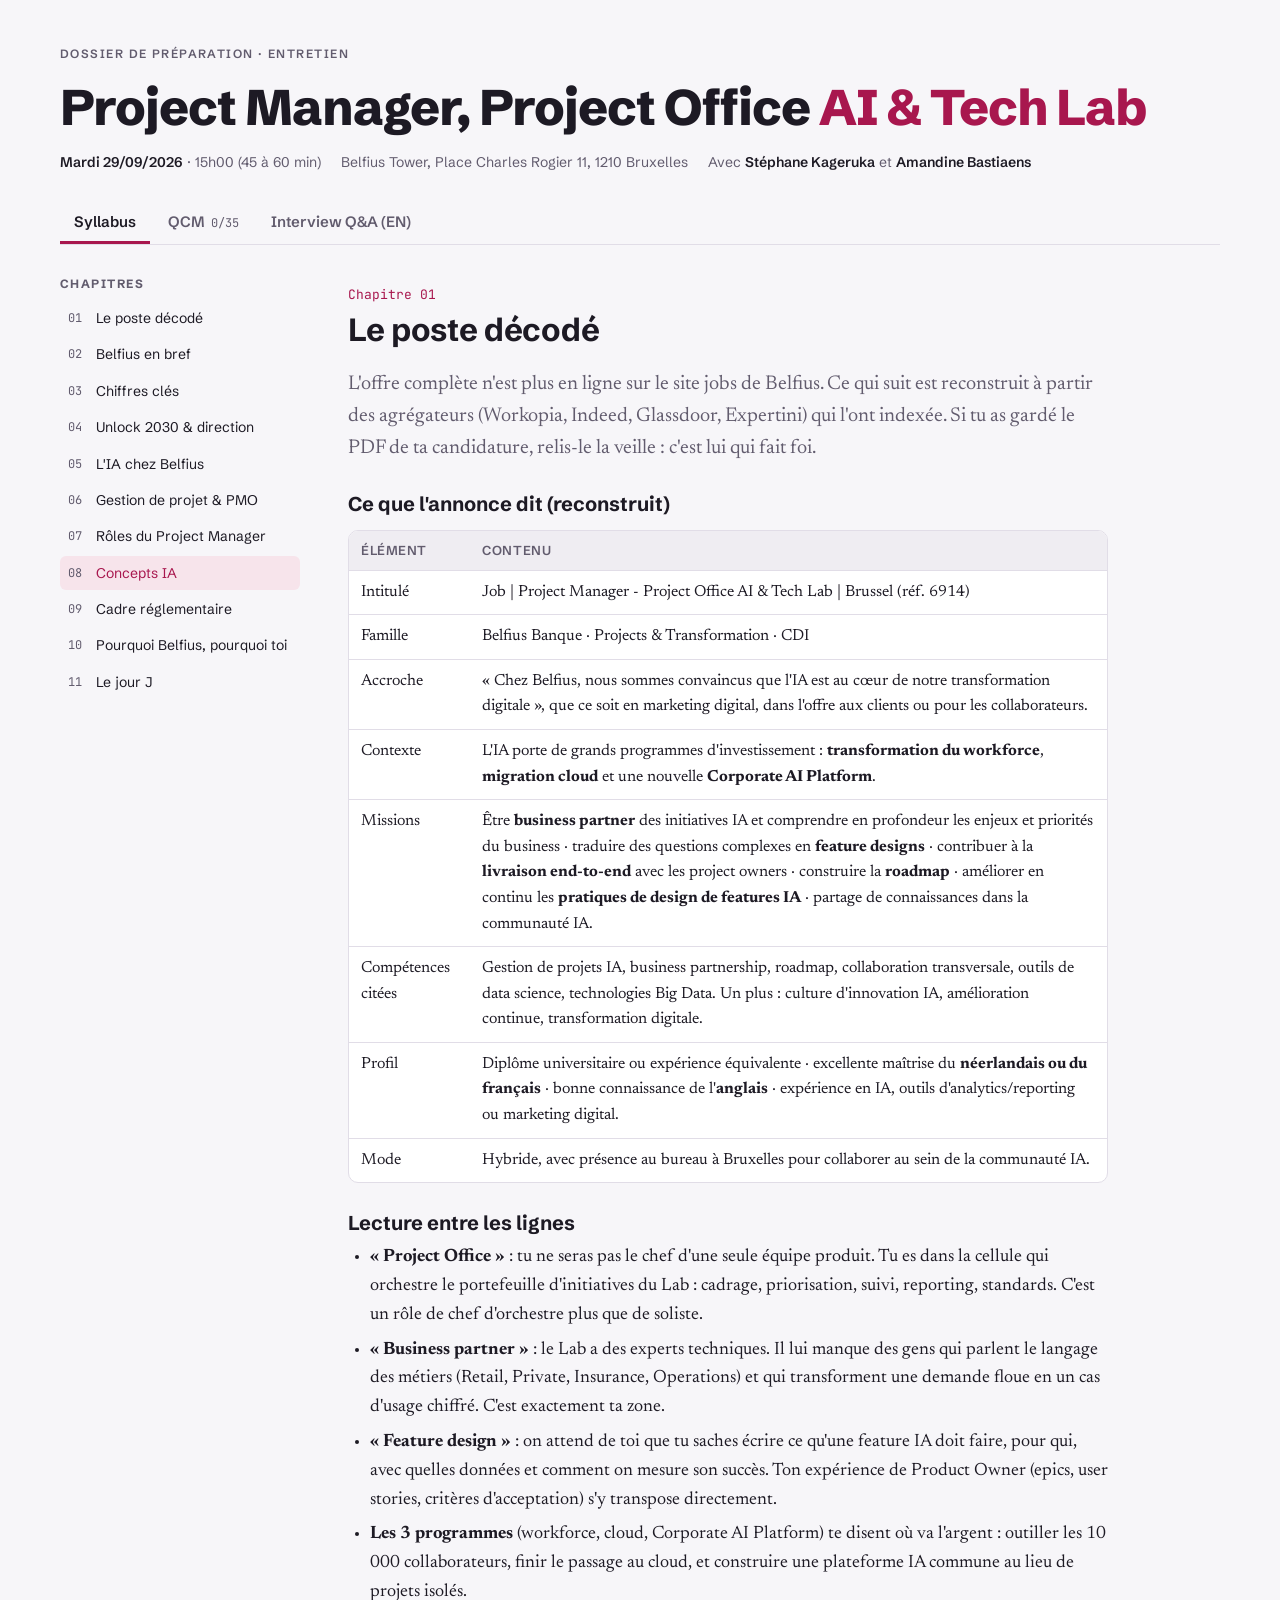
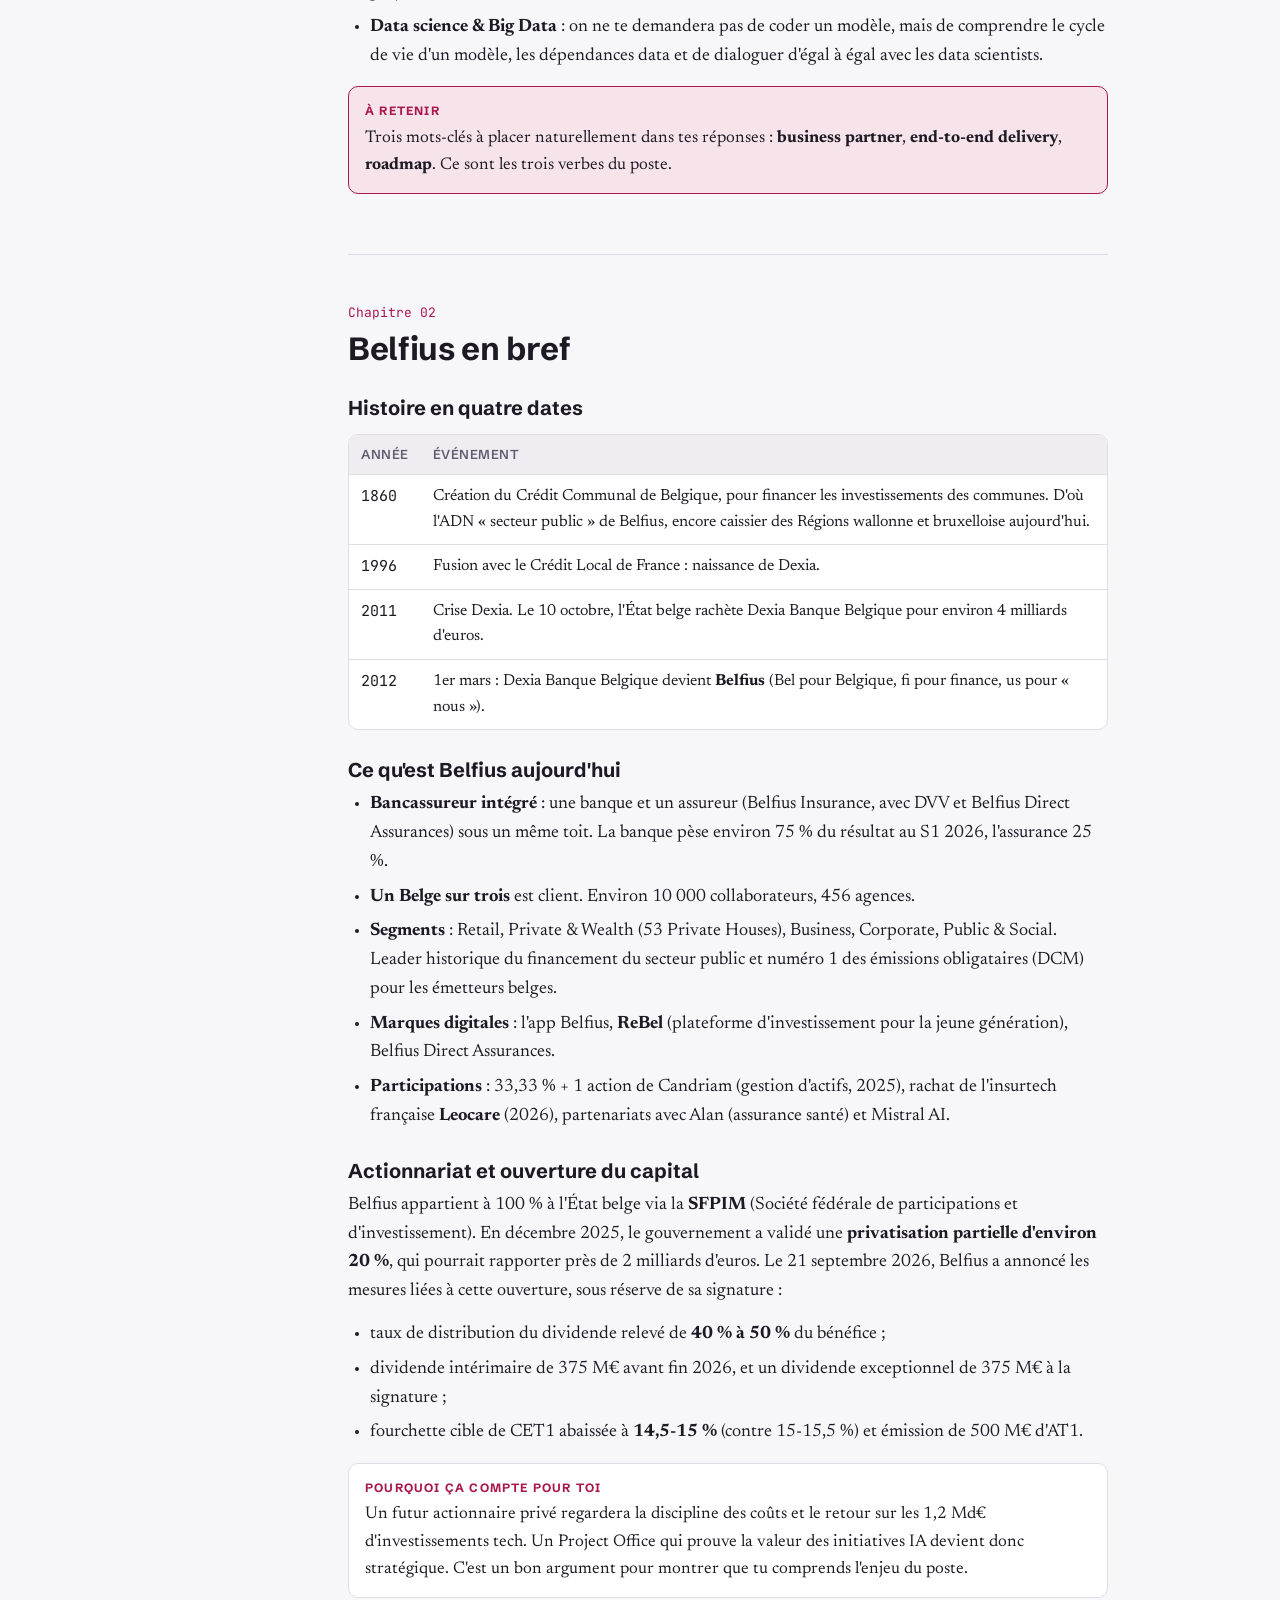
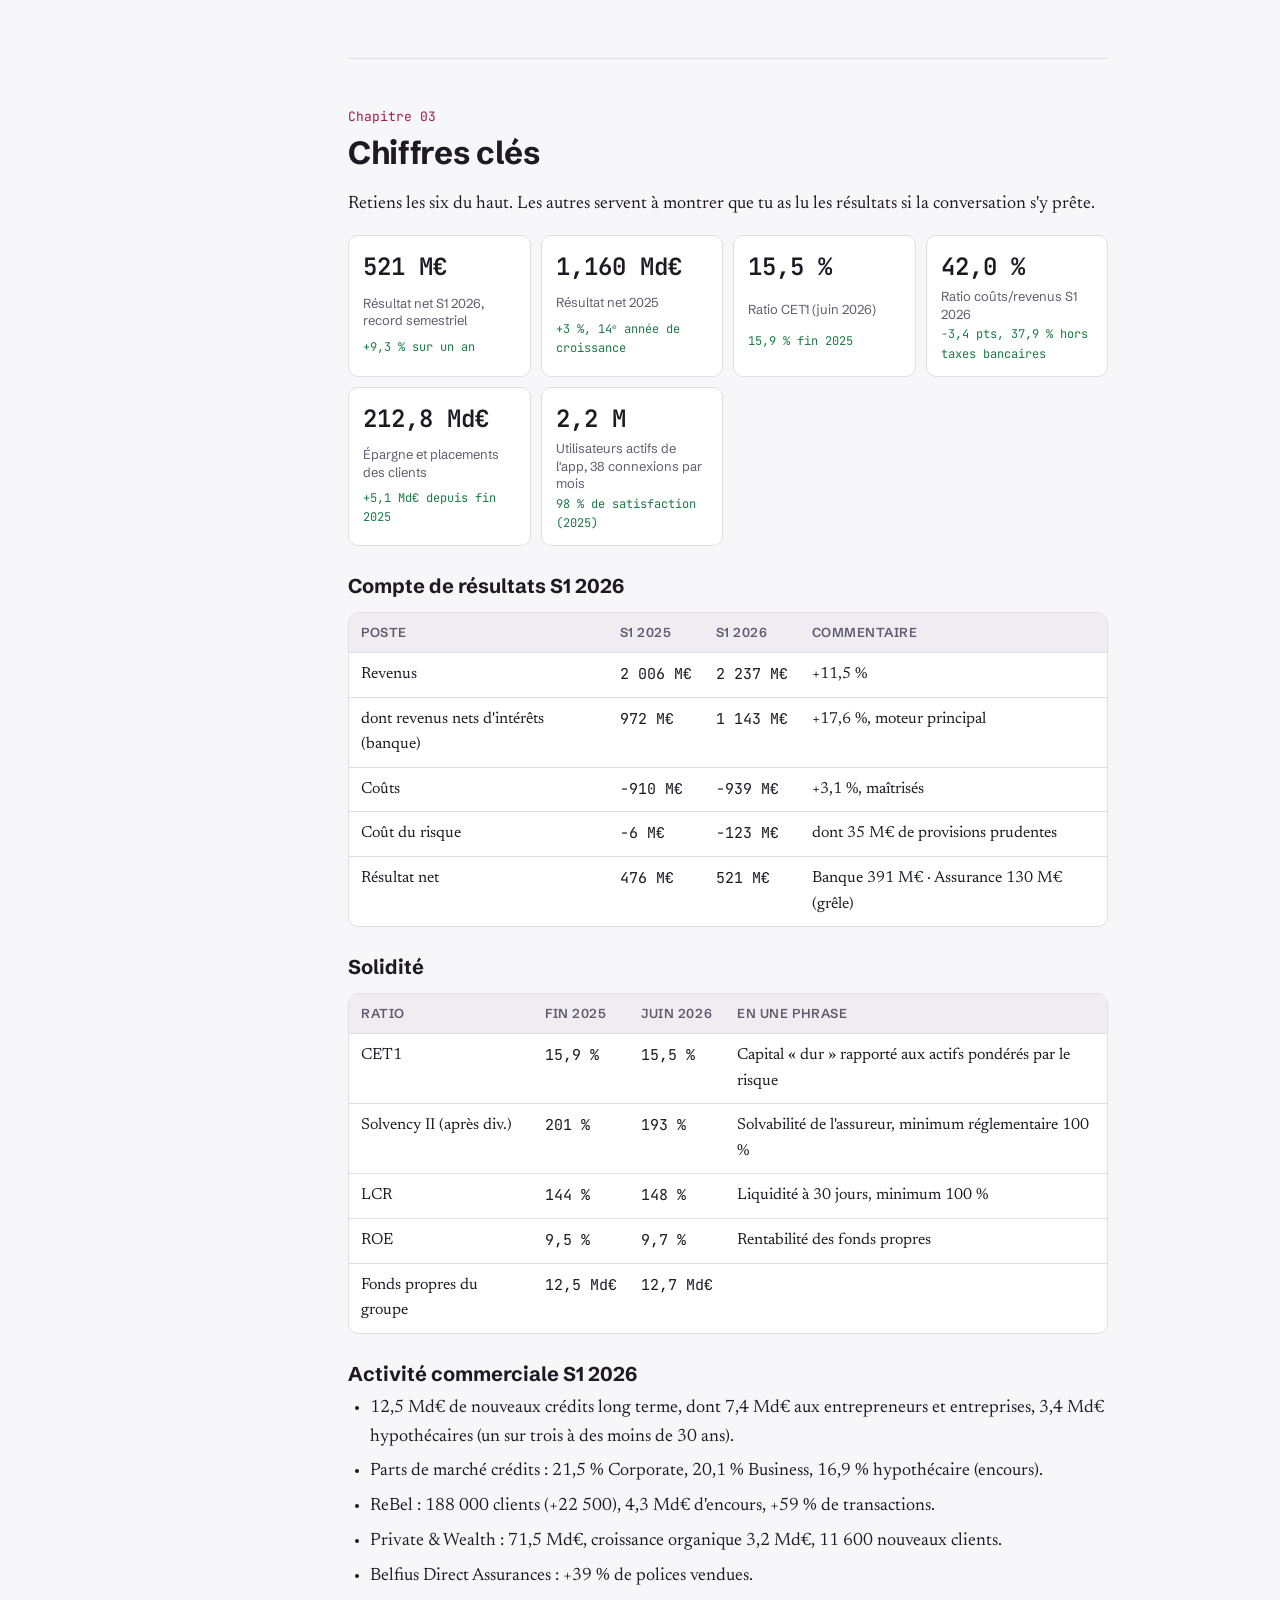
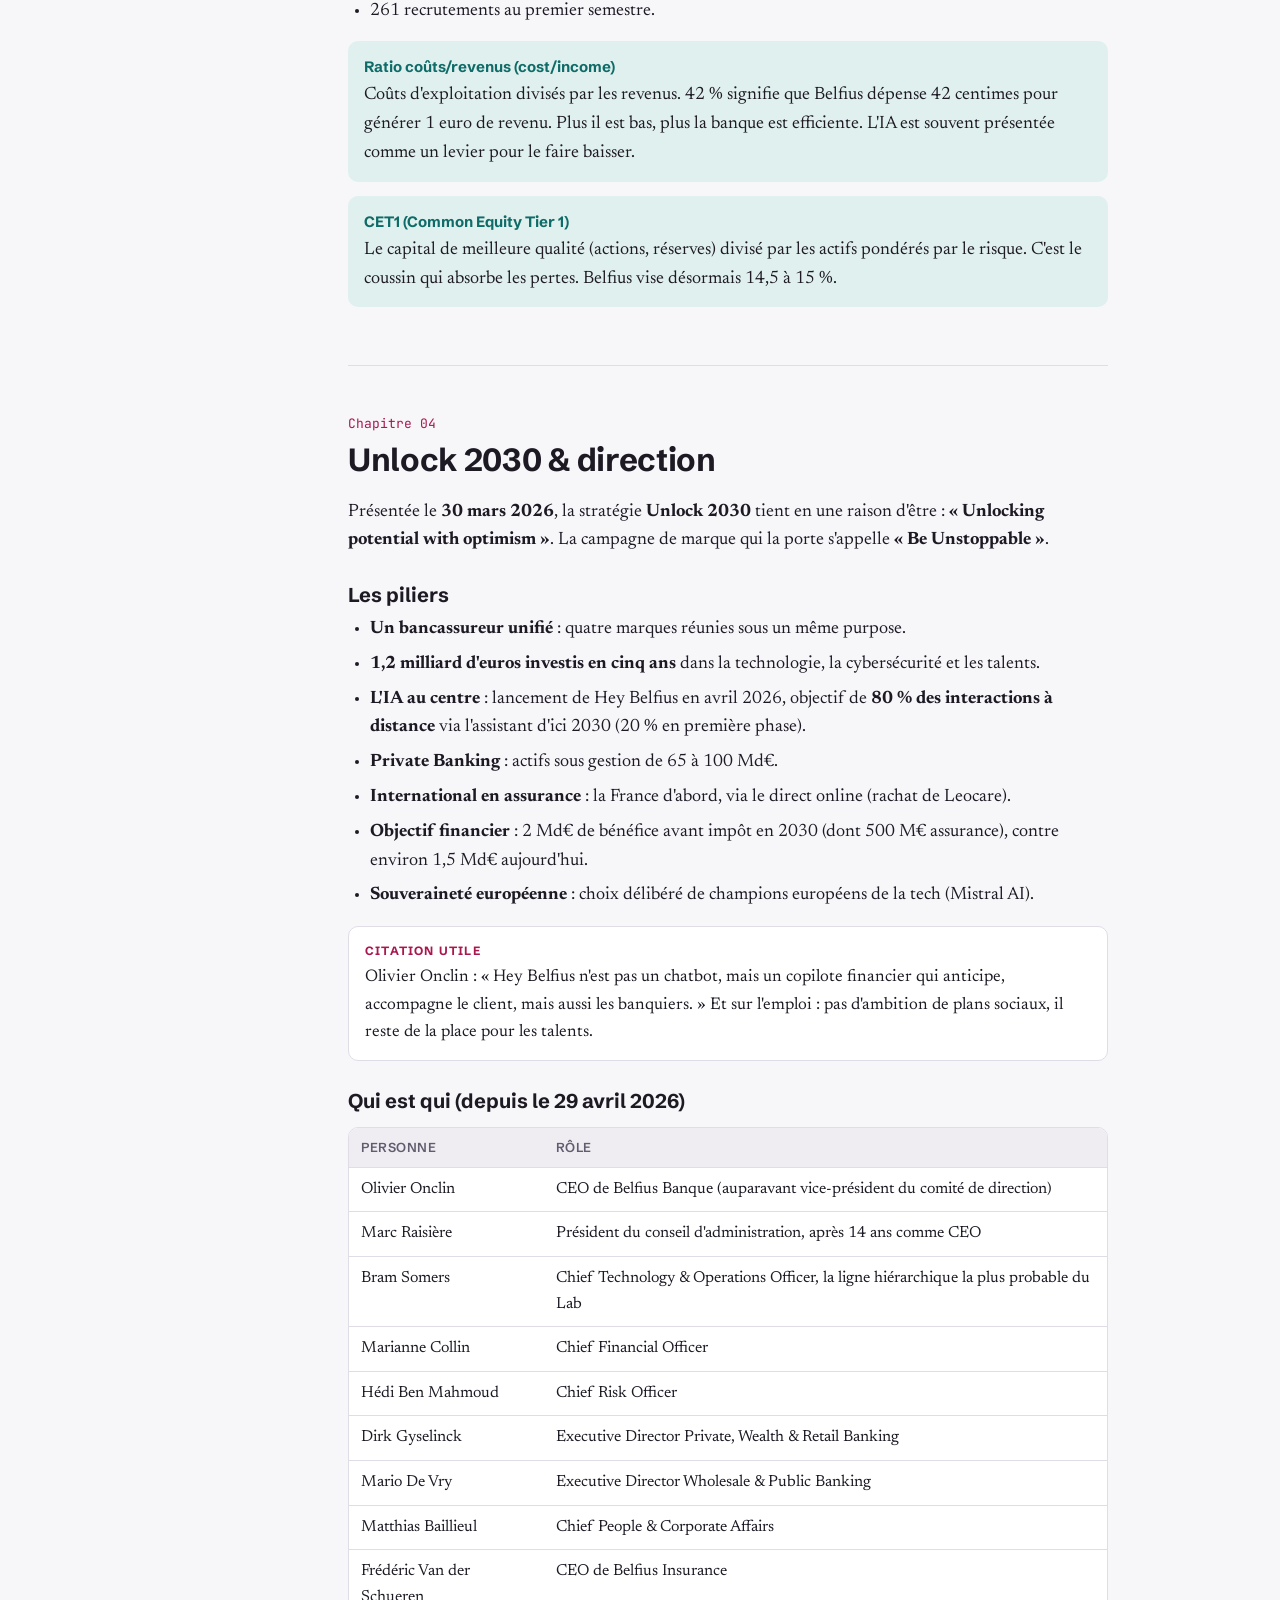
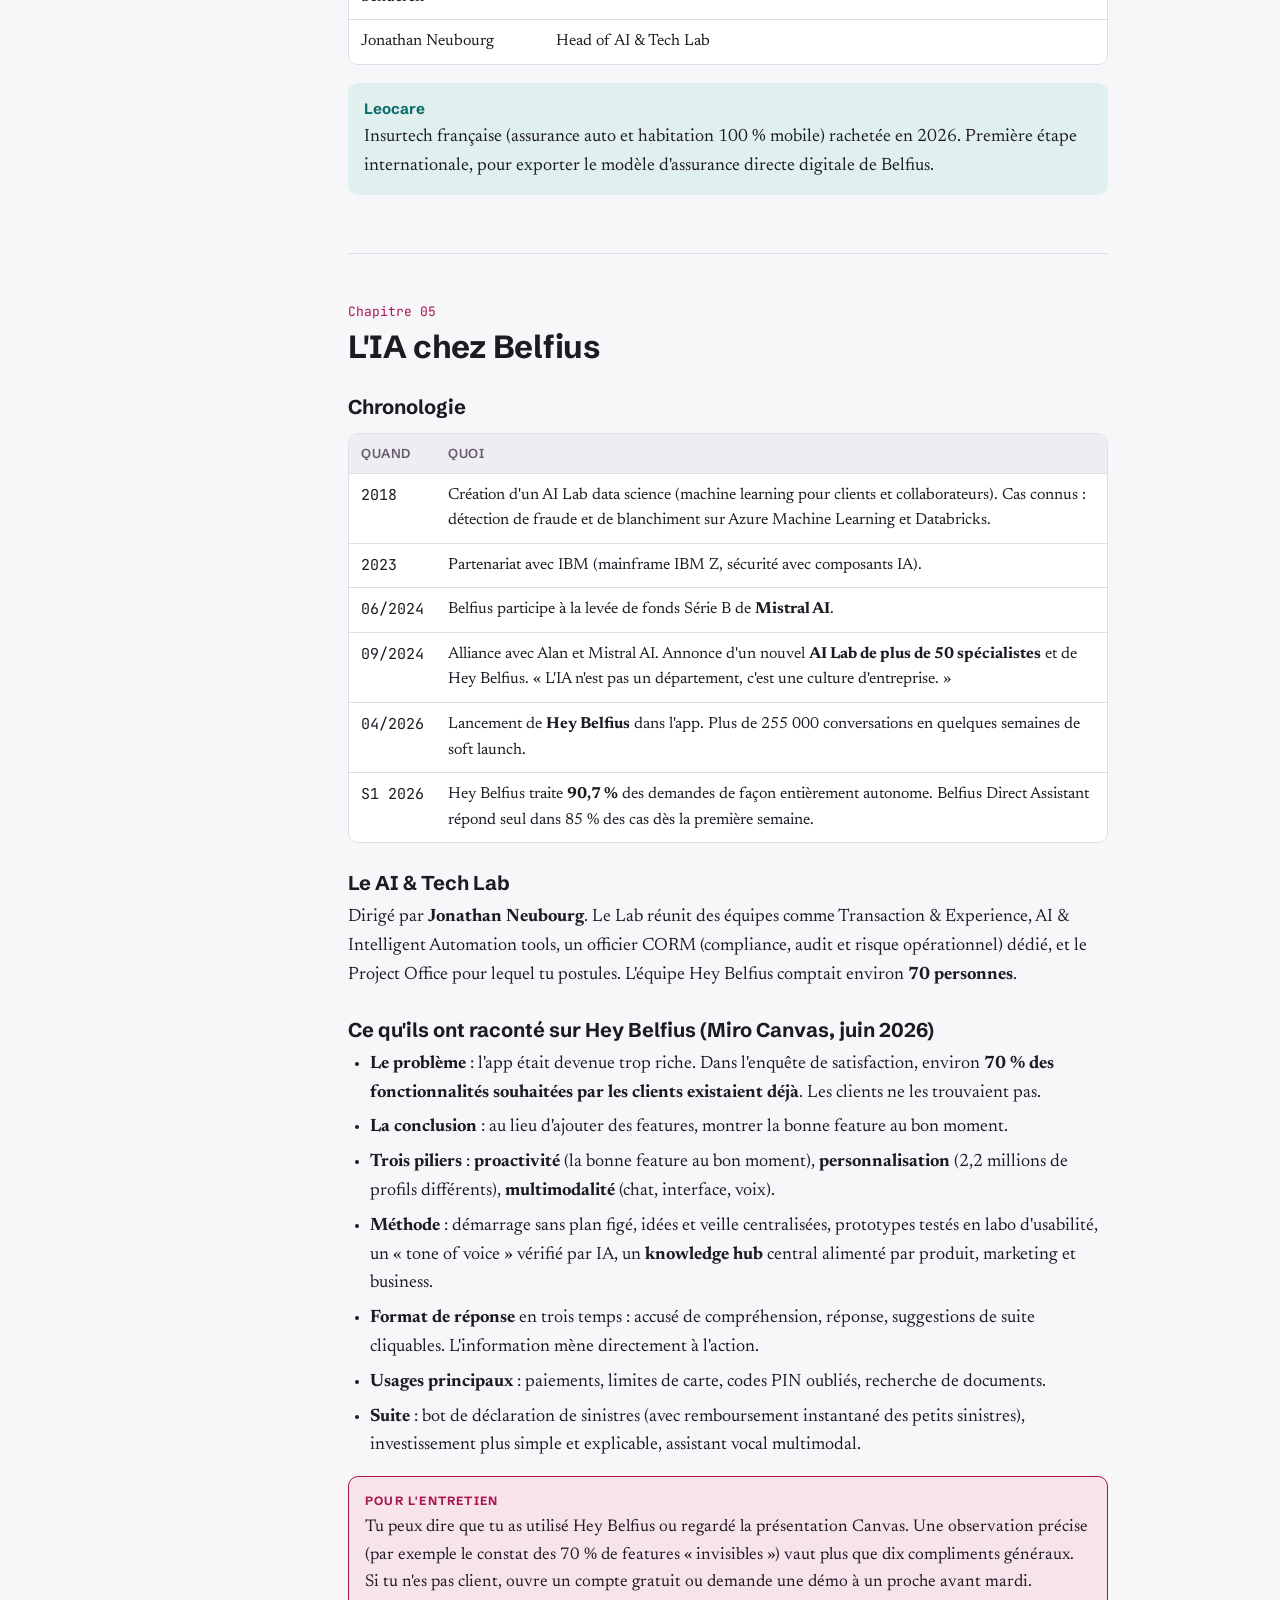
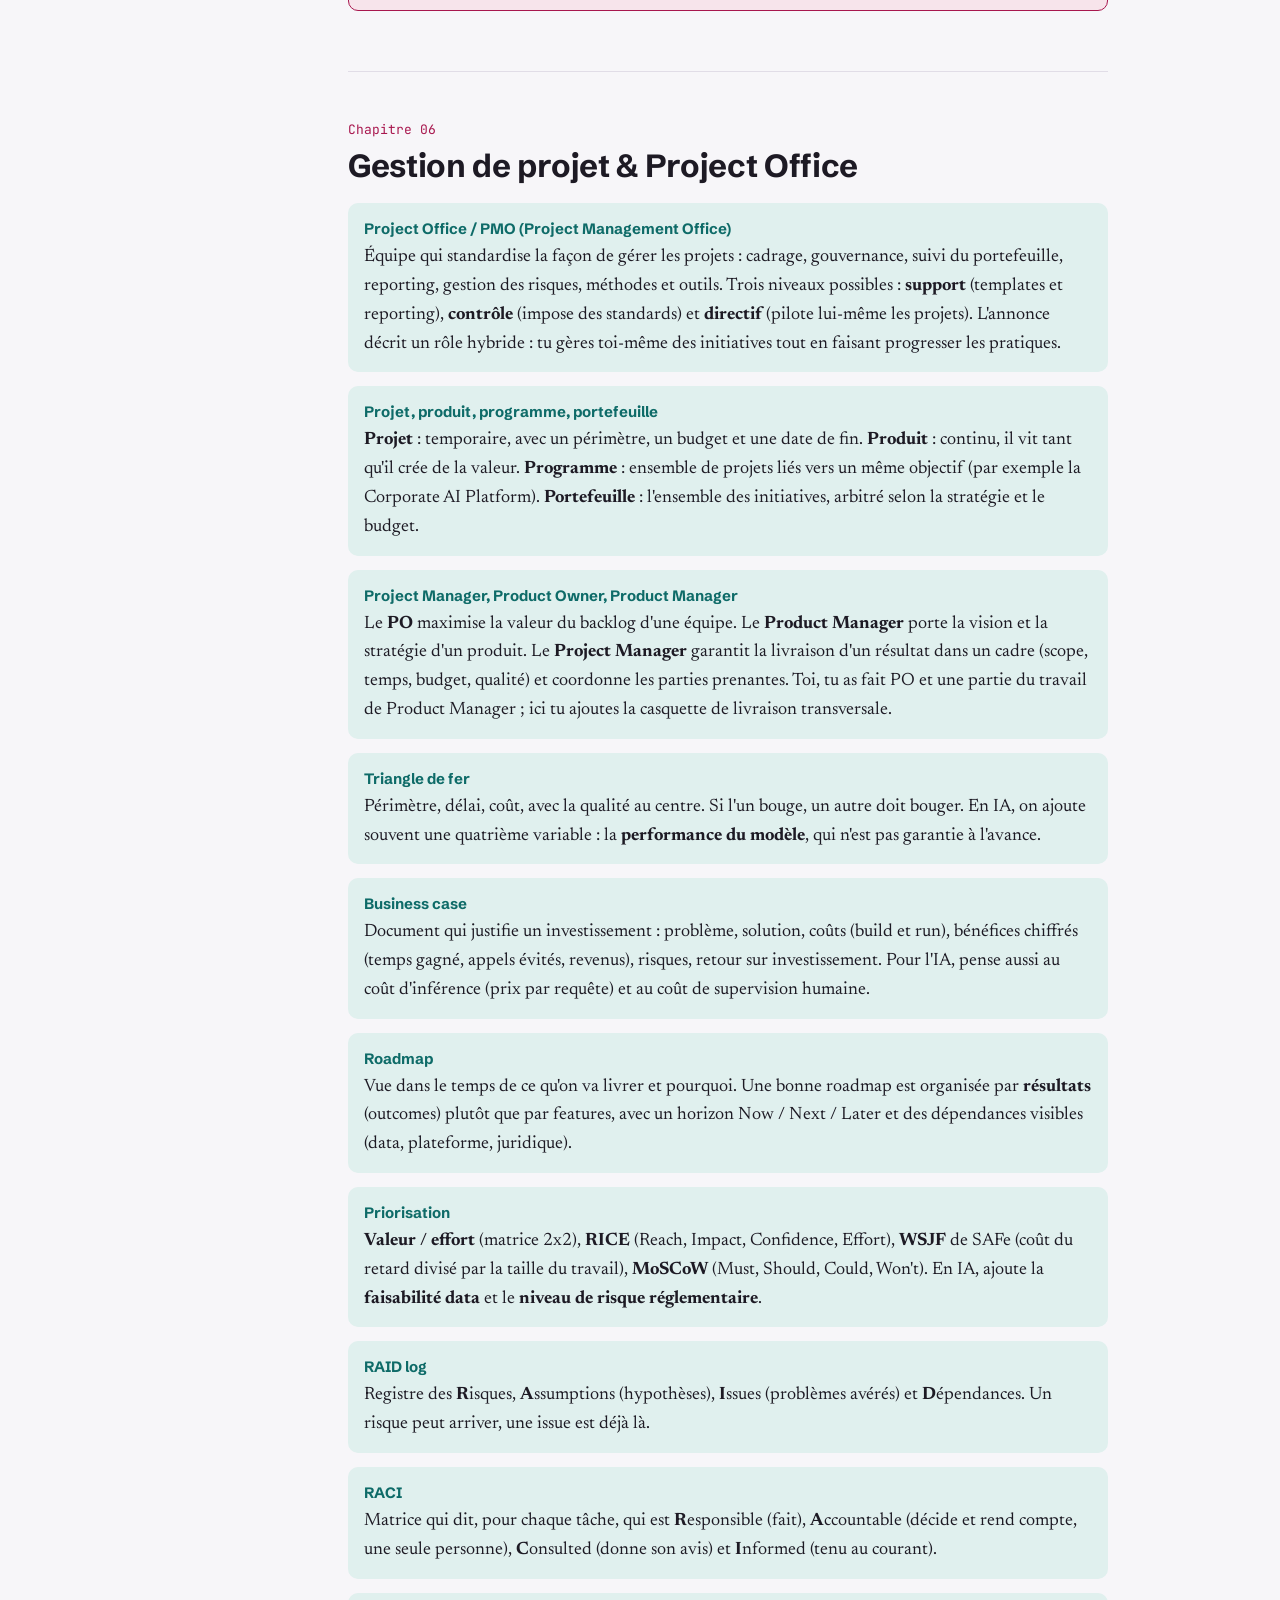
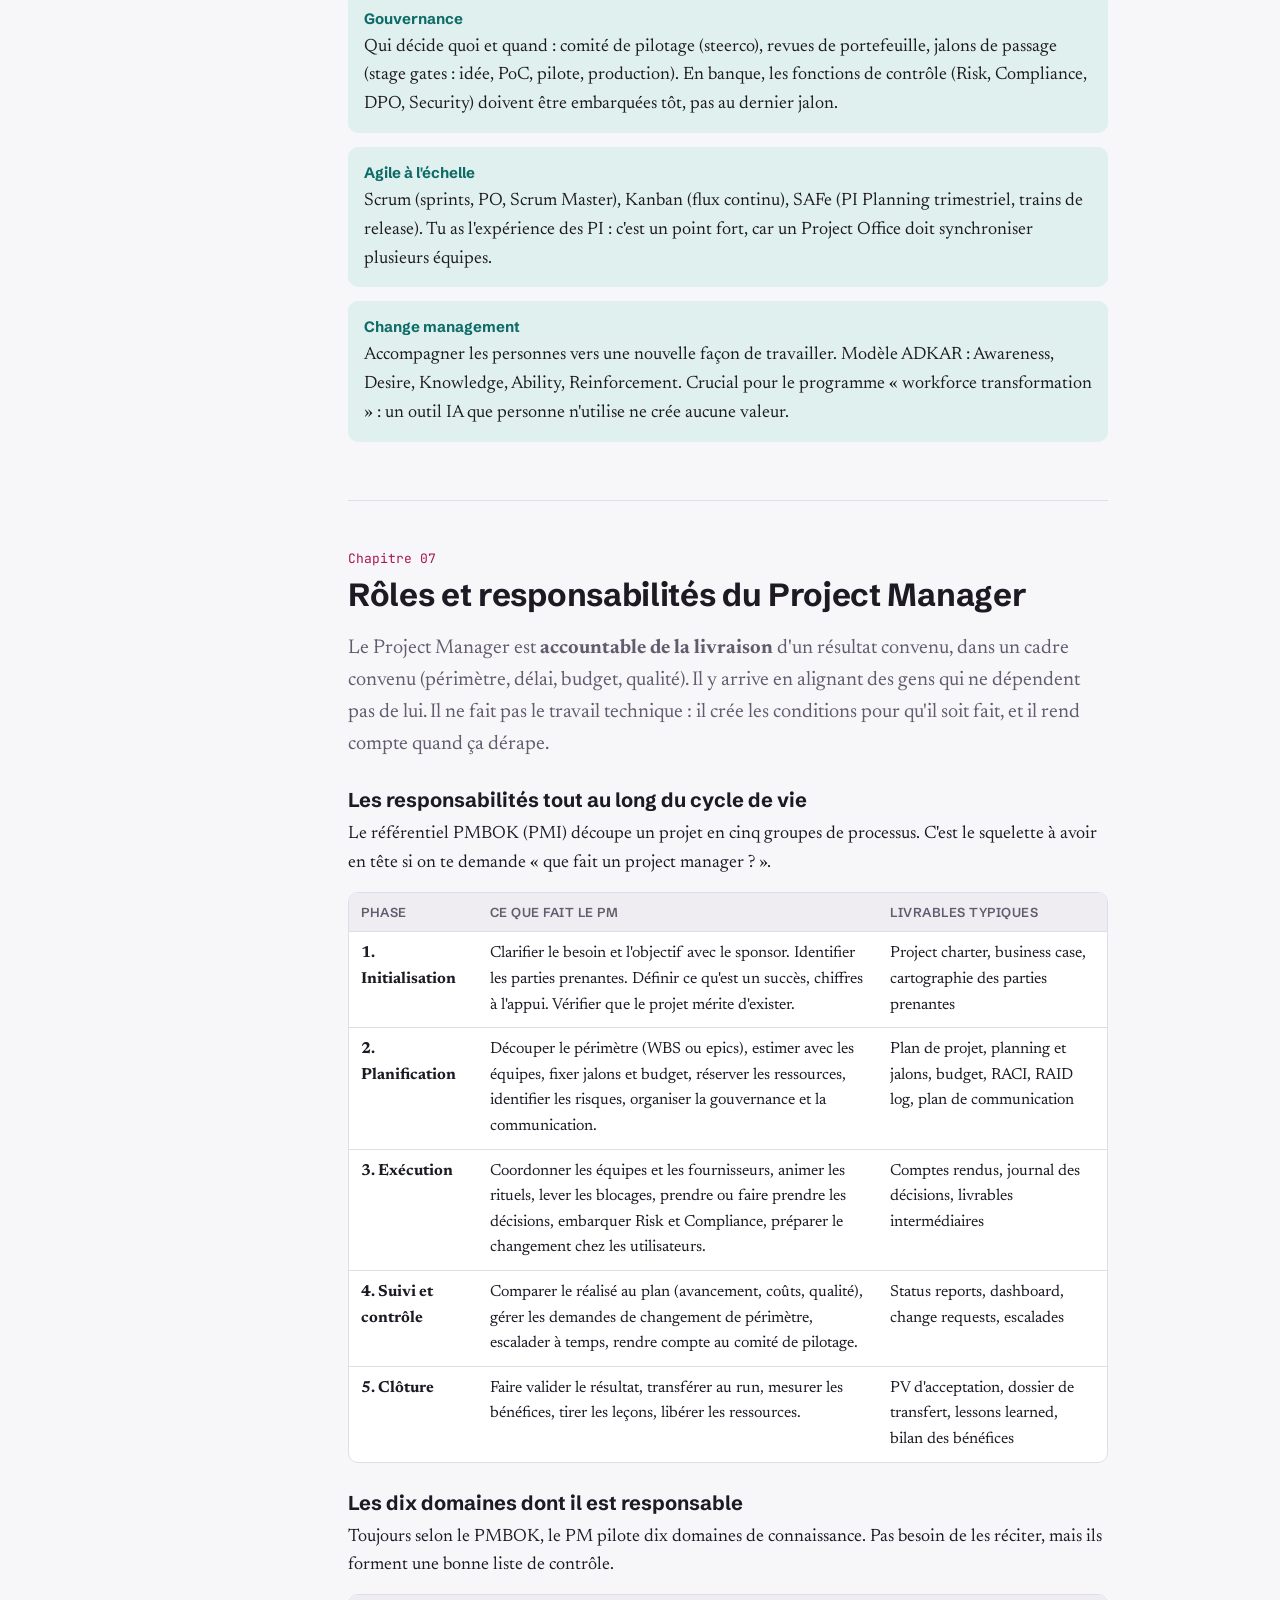
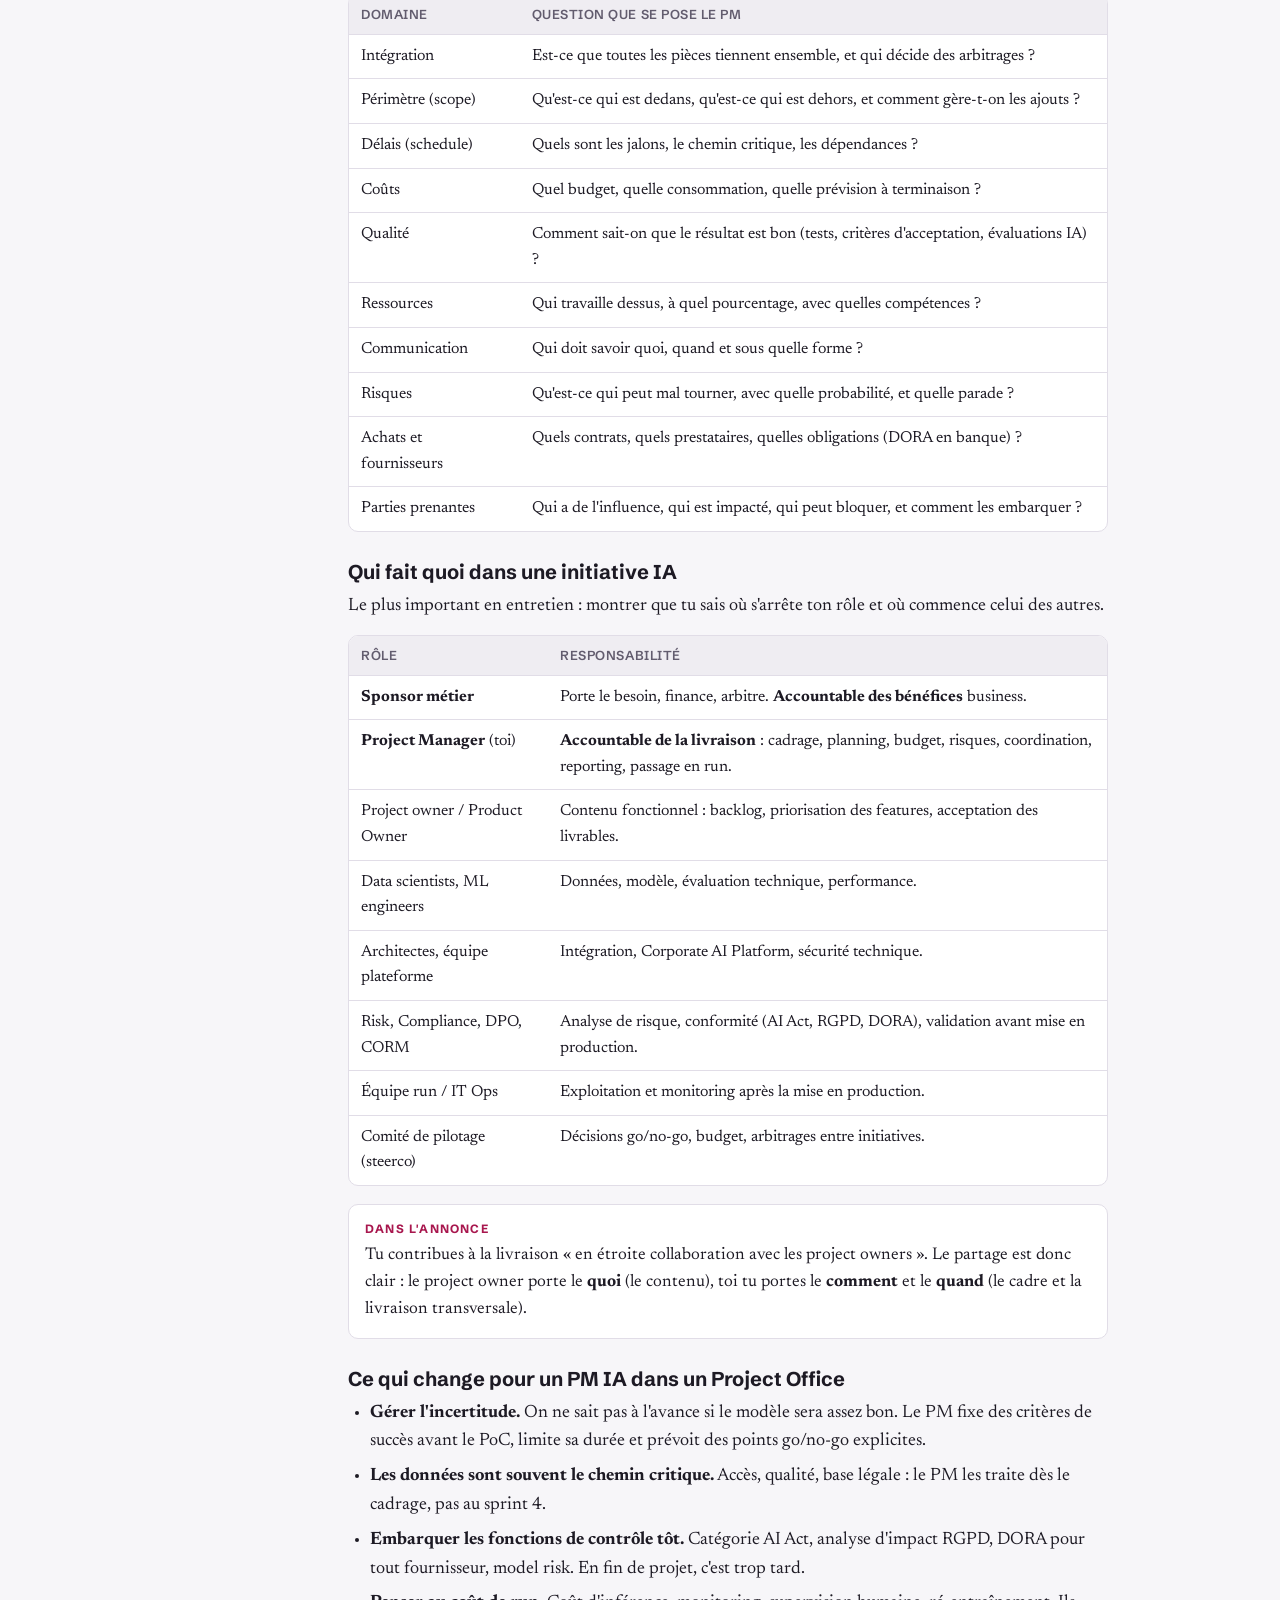
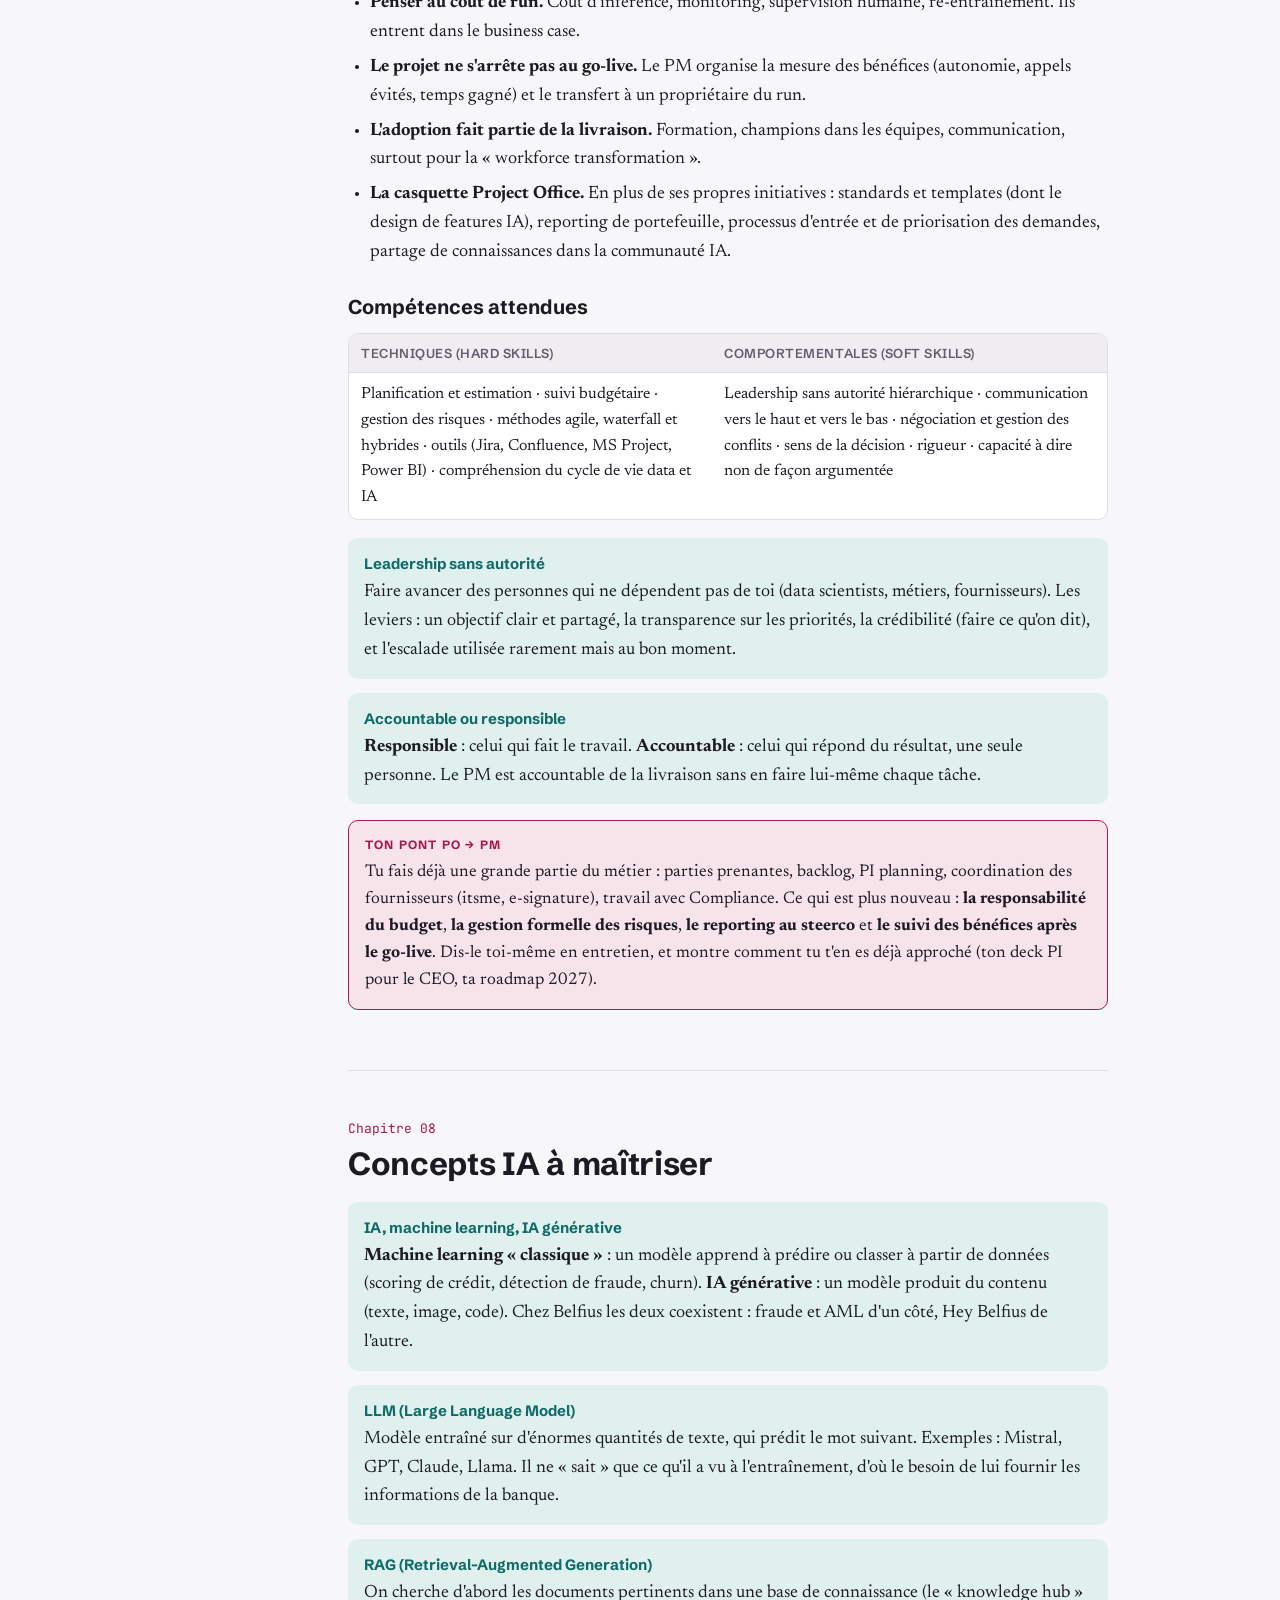
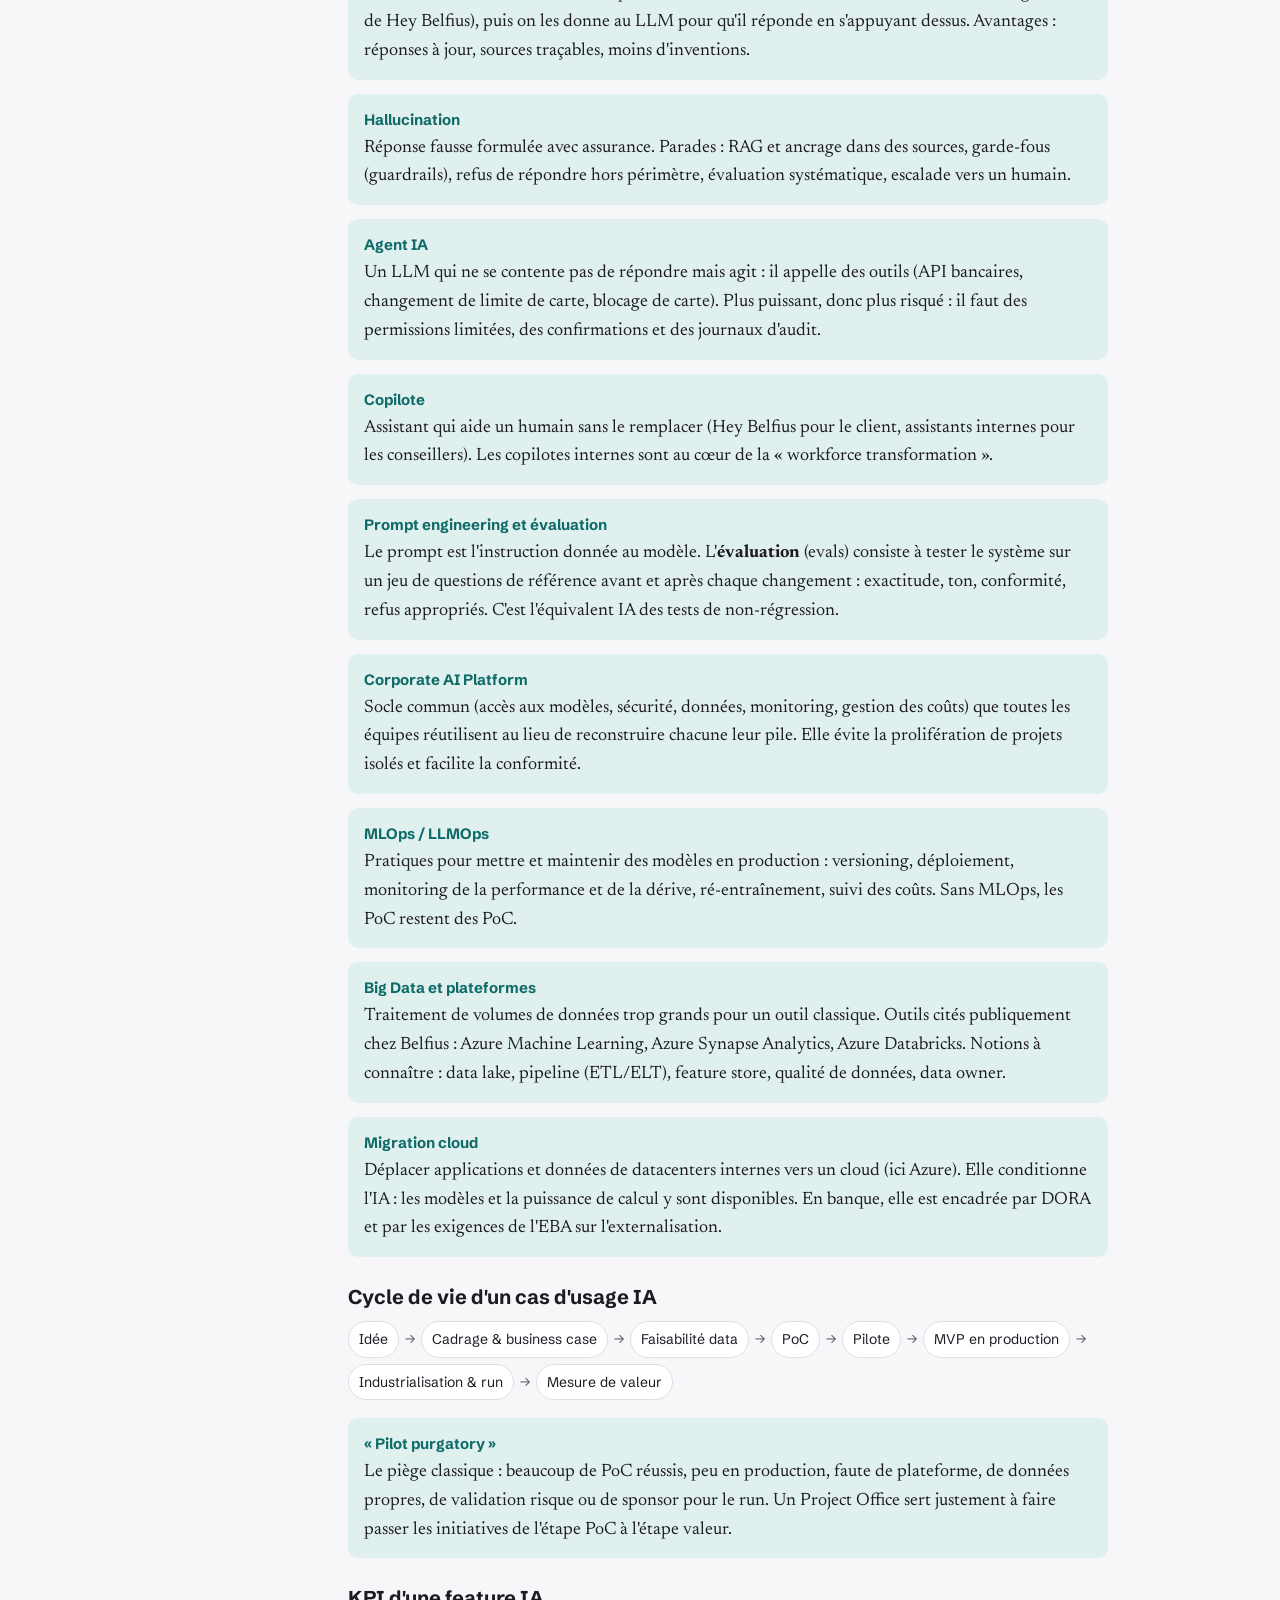
==== blf/index.html @ de5a9936 "feat(blf): dossier de préparation Belfius à /blf — syllabus, QCM avec score par catégorie, Q&A Page " ====
<!DOCTYPE html>
<html lang="fr">
<head>
<meta charset="utf-8">
<meta name="viewport" content="width=device-width, initial-scale=1, viewport-fit=cover">
<meta name="robots" content="noindex">
<meta name="theme-color" content="#A8174E">
<title>Belfius AI & Tech Lab Prep</title>
<link rel="preconnect" href="https://fonts.googleapis.com">
<link rel="preconnect" href="https://fonts.gstatic.com" crossorigin>
<link rel="stylesheet" href="https://fonts.googleapis.com/css2?family=Schibsted+Grotesk:wght@400;500;600;700;800&family=Newsreader:ital,opsz,wght@0,6..72,400;0,6..72,500;0,6..72,600;1,6..72,400&family=JetBrains+Mono:wght@400;600&display=swap">
<style>
:root{
  --bg:#F7F6F9; --surface:#FFFFFF; --sunk:#EFEDF2; --ink:#1D1A24; --muted:#625C6E; --line:#E1DDE7;
  --accent:#A8174E; --accent-ink:#FFFFFF; --accent-soft:#F7E4EB;
  --teal:#0E6B68; --teal-soft:#E0F0EE;
  --good:#1E7A46; --good-soft:#E3F3E9; --bad:#B3261E; --bad-soft:#FBE7E5;
  --display:"Schibsted Grotesk", "Helvetica Neue", Arial, sans-serif;
  --body:"Newsreader", Georgia, "Times New Roman", serif;
  --mono:"JetBrains Mono", ui-monospace, SFMono-Regular, Menlo, monospace;
}
@media (prefers-color-scheme: dark){
  :root:not([data-theme="light"]){
    color-scheme:dark;
    --bg:#141218; --surface:#1D1A22; --sunk:#26222C; --ink:#EDEAF2; --muted:#A7A0B2; --line:#34303B;
    --accent:#F0739C; --accent-ink:#1A0B11; --accent-soft:#3A1826;
    --teal:#63C7C0; --teal-soft:#10302E;
    --good:#62CE8F; --good-soft:#12301F; --bad:#F2877F; --bad-soft:#3A1614;
  }
}
:root[data-theme="dark"]{
  color-scheme:dark;
  --bg:#141218; --surface:#1D1A22; --sunk:#26222C; --ink:#EDEAF2; --muted:#A7A0B2; --line:#34303B;
  --accent:#F0739C; --accent-ink:#1A0B11; --accent-soft:#3A1826;
  --teal:#63C7C0; --teal-soft:#10302E;
  --good:#62CE8F; --good-soft:#12301F; --bad:#F2877F; --bad-soft:#3A1614;
}
*{box-sizing:border-box}
html{scroll-behavior:smooth}
@media (prefers-reduced-motion: reduce){html{scroll-behavior:auto}*{transition:none!important;animation:none!important}}
body{background:var(--bg);color:var(--ink);font-family:var(--body);font-size:18px;line-height:1.6;padding-inline:16px}
a{color:var(--accent);text-underline-offset:3px}
a:focus-visible,button:focus-visible,summary:focus-visible{outline:2px solid var(--accent);outline-offset:2px;border-radius:4px}
h1,h2,h3,h4{font-family:var(--display);line-height:1.2;text-wrap:balance;margin:0}
.wrap{max-width:1160px;margin-inline:auto}

/* header */
.masthead{padding-block:36px 20px;display:grid;gap:14px}
.eyebrow{font-family:var(--display);font-size:12px;letter-spacing:.12em;text-transform:uppercase;color:var(--muted);font-weight:600}
.masthead h1{font-size:clamp(30px,5vw,50px);font-weight:800;letter-spacing:-.02em}
.masthead h1 em{font-style:normal;color:var(--accent)}
.meta{display:flex;flex-wrap:wrap;gap:8px 20px;font-family:var(--display);font-size:14px;color:var(--muted)}
.meta b{color:var(--ink);font-weight:600}

/* tabs */
.tabs{position:sticky;top:env(safe-area-inset-top,0px);z-index:20;background:var(--bg);border-bottom:1px solid var(--line);display:flex;gap:4px;overflow-x:auto;padding-top:6px}
.tab{font-family:var(--display);font-size:15px;font-weight:600;background:none;border:0;border-bottom:3px solid transparent;color:var(--muted);padding:12px 14px 10px;cursor:pointer;white-space:nowrap}
.tab[aria-selected="true"]{color:var(--ink);border-bottom-color:var(--accent)}
.tab .count{font-family:var(--mono);font-size:12px;font-weight:400;margin-left:6px;color:var(--muted)}

/* syllabus layout */
.layout{display:grid;grid-template-columns:240px minmax(0,1fr);gap:48px;padding-block:32px 80px}
.toc{position:sticky;top:calc(env(safe-area-inset-top,0px) + 64px);align-self:start;font-family:var(--display);font-size:14px;max-height:calc(100vh - 90px);overflow:auto}
.toc h2{font-size:12px;letter-spacing:.12em;text-transform:uppercase;color:var(--muted);margin-bottom:10px}
.toc ol{list-style:none;margin:0;padding:0;display:grid;gap:2px;counter-reset:t}
.toc li{counter-increment:t}
.toc a{display:grid;grid-template-columns:28px 1fr;padding:6px 8px;border-radius:6px;color:var(--ink);text-decoration:none}
.toc a::before{content:counter(t,decimal-leading-zero);font-family:var(--mono);font-size:12px;color:var(--muted);padding-top:2px}
.toc a:hover{background:var(--sunk)}
.toc a.on{background:var(--accent-soft);color:var(--accent)}
@media (max-width:900px){
  .layout{grid-template-columns:1fr;gap:20px}
  .toc{position:static;max-height:none;background:var(--surface);border:1px solid var(--line);border-radius:10px;padding:14px}
  .toc ol{grid-template-columns:repeat(auto-fill,minmax(200px,1fr))}
}

.chapter{padding-block:8px 44px;border-bottom:1px solid var(--line);margin-bottom:40px;scroll-margin-top:80px;max-width:760px}
.chapter:last-child{border-bottom:0}
.chapter > header{display:grid;gap:6px;margin-bottom:18px}
.chnum{font-family:var(--mono);font-size:13px;color:var(--accent)}
.chapter h2{font-size:clamp(24px,3vw,32px);font-weight:700;letter-spacing:-.01em}
.chapter h3{font-size:20px;font-weight:700;margin-top:28px;margin-bottom:8px}
.chapter p{margin:0 0 14px}
.chapter ul,.chapter ol{margin:0 0 16px;padding-left:22px}
.chapter li{margin-bottom:6px}
.lead{font-size:20px;color:var(--muted)}
.flash{animation:flash 1.6s ease-out}
@keyframes flash{0%{background:var(--accent-soft)}100%{background:transparent}}

.def{background:var(--teal-soft);border-radius:10px;padding:14px 16px;margin:14px 0}
.def .term{font-family:var(--display);font-weight:700;color:var(--teal);font-size:15px;display:block;margin-bottom:2px}
.def p{margin:0}
.def p + p{margin-top:8px}
.note{border:1px solid var(--line);background:var(--surface);border-radius:10px;padding:14px 16px;margin:16px 0;font-size:17px}
.note strong{font-family:var(--display)}
.warn{border-color:var(--accent);background:var(--accent-soft)}
.tip{font-family:var(--display);font-size:12px;font-weight:700;letter-spacing:.1em;text-transform:uppercase;color:var(--accent);display:block;margin-bottom:4px}

.tbl{overflow-x:auto;margin:14px 0 18px;border:1px solid var(--line);border-radius:10px;background:var(--surface)}
table{border-collapse:collapse;width:100%;font-size:16px}
th,td{text-align:left;padding:9px 12px;border-bottom:1px solid var(--line);vertical-align:top}
tr:last-child td{border-bottom:0}
th{font-family:var(--display);font-size:13px;letter-spacing:.04em;text-transform:uppercase;color:var(--muted);font-weight:600;background:var(--sunk)}
td.num{font-family:var(--mono);font-variant-numeric:tabular-nums;white-space:nowrap;font-size:15px}

.tiles{display:grid;grid-template-columns:repeat(auto-fill,minmax(160px,1fr));gap:10px;margin:16px 0 20px}
.tile{background:var(--surface);border:1px solid var(--line);border-radius:10px;padding:12px 14px;display:grid;gap:2px}
.tile .v{font-family:var(--mono);font-size:24px;font-weight:600;font-variant-numeric:tabular-nums;color:var(--ink)}
.tile .l{font-family:var(--display);font-size:13px;color:var(--muted);line-height:1.35}
.tile .d{font-family:var(--mono);font-size:12px;color:var(--good)}

.flow{display:flex;flex-wrap:wrap;gap:6px;align-items:center;margin:12px 0 18px;font-family:var(--display);font-size:14px}
.flow span{background:var(--surface);border:1px solid var(--line);padding:6px 10px;border-radius:999px}
.flow i{font-style:normal;color:var(--muted)}

.sources{font-size:15px}
.sources li{margin-bottom:4px}

/* QCM */
.panel{padding-block:28px 90px}
.qbar{position:sticky;top:calc(env(safe-area-inset-top,0px) + 50px);z-index:10;background:var(--bg);display:flex;flex-wrap:wrap;gap:10px 16px;align-items:center;padding-block:12px;border-bottom:1px solid var(--line);margin-bottom:24px;font-family:var(--display);font-size:14px}
.score{font-family:var(--mono);font-size:15px}
.score b{color:var(--good)}
.progress{flex:1 1 160px;height:6px;background:var(--sunk);border-radius:99px;overflow:hidden;min-width:120px}
.progress div{height:100%;background:var(--accent);width:0;transition:width .3s}
.btn{font-family:var(--display);font-size:14px;font-weight:600;border:1px solid var(--line);background:var(--surface);color:var(--ink);padding:8px 12px;border-radius:8px;cursor:pointer}
.btn:hover{border-color:var(--accent)}
.btn.primary{background:var(--accent);border-color:var(--accent);color:var(--accent-ink)}
.chk{display:flex;gap:6px;align-items:center;cursor:pointer}
.qlist{display:grid;gap:18px;max-width:820px}
.q{background:var(--surface);border:1px solid var(--line);border-radius:12px;padding:18px}
.q h3{font-size:17px;font-weight:600;display:grid;grid-template-columns:auto 1fr;gap:10px;margin-bottom:12px}
.q h3 .n{font-family:var(--mono);font-size:13px;color:var(--muted);padding-top:3px}
.opts{display:grid;gap:8px}
.opt{font-family:var(--body);font-size:17px;text-align:left;background:var(--bg);border:1px solid var(--line);border-radius:8px;padding:10px 12px;color:var(--ink);cursor:pointer;display:grid;grid-template-columns:24px 1fr;gap:8px}
.opt .k{font-family:var(--mono);font-size:13px;color:var(--muted);padding-top:3px}
.opt:hover:not([disabled]){border-color:var(--accent)}
.opt[disabled]{cursor:default}
.opt.right{background:var(--good-soft);border-color:var(--good)}
.opt.right .k{color:var(--good)}
.opt.wrong{background:var(--bad-soft);border-color:var(--bad)}
.opt.wrong .k{color:var(--bad)}
.fb{margin-top:12px;font-size:16px;border-top:1px dashed var(--line);padding-top:12px}
.fb .verdict{font-family:var(--display);font-weight:700}
.fb .verdict.ok{color:var(--good)} .fb .verdict.ko{color:var(--bad)}
.fb a{font-family:var(--display);font-size:14px;font-weight:600}
.q.hide{display:none}
.chiptag{font-family:var(--display);font-size:12px;color:var(--teal);background:var(--teal-soft);padding:2px 8px;border-radius:99px;display:inline-block;margin-bottom:8px}

/* score par catégorie */
.catscore{max-width:820px;margin:0 0 26px}
.cs-head{display:flex;flex-wrap:wrap;gap:6px 14px;align-items:baseline;margin-bottom:10px;font-family:var(--display)}
.cs-head h2{font-size:13px;letter-spacing:.1em;text-transform:uppercase;color:var(--muted);font-weight:700}
.cs-total{font-family:var(--mono);font-size:14px;color:var(--muted)}
.cs-total b{color:var(--ink)}
.cs-all{margin-left:auto;font-family:var(--display);font-size:13px;font-weight:600;background:none;border:0;color:var(--accent);cursor:pointer;padding:0;text-decoration:underline;text-underline-offset:3px}
.cs-all[hidden]{display:none}
.cs-grid{display:grid;grid-template-columns:repeat(auto-fill,minmax(180px,1fr));gap:8px}
.cs-tile{font-family:var(--display);text-align:left;background:var(--surface);border:1px solid var(--line);border-radius:10px;padding:10px 12px;display:grid;gap:6px;cursor:pointer;color:var(--ink)}
.cs-tile:hover{border-color:var(--accent)}
.cs-tile[aria-pressed="true"]{border-color:var(--accent);box-shadow:inset 0 0 0 1px var(--accent);background:var(--accent-soft)}
.cs-tile .cl{font-size:13px;font-weight:600;line-height:1.3}
.cs-tile .cv{display:flex;justify-content:space-between;align-items:baseline;gap:8px;font-family:var(--mono);font-size:13px;color:var(--muted);font-variant-numeric:tabular-nums}
.cs-tile .cv b{font-size:16px;color:var(--ink)}
.cs-tile .pct{font-weight:600}
.cs-tile .pct.hi{color:var(--good)} .cs-tile .pct.mid{color:var(--teal)} .cs-tile .pct.lo{color:var(--bad)}
.cs-bar{height:6px;background:var(--sunk);border-radius:99px;overflow:hidden;display:flex}
.cs-bar .g{background:var(--good);height:100%;transition:width .3s}
.cs-bar .b{background:var(--bad);height:100%;transition:width .3s}
.cs-weak{margin-top:12px;font-family:var(--display);font-size:14px;border:1px solid var(--accent);background:var(--accent-soft);border-radius:10px;padding:10px 12px}
.cs-weak[hidden]{display:none}
.cs-weak a{font-weight:600}
.qempty{max-width:820px;font-family:var(--display);color:var(--muted);padding:20px;text-align:center;border:1px dashed var(--line);border-radius:12px}
.qempty[hidden]{display:none}

/* Q&A */
.qa-intro{max-width:760px;margin-bottom:18px}
.filters{display:flex;flex-wrap:wrap;gap:6px;margin-bottom:20px}
.fchip{font-family:var(--display);font-size:13px;font-weight:600;border:1px solid var(--line);background:var(--surface);color:var(--ink);padding:6px 12px;border-radius:99px;cursor:pointer}
.fchip[aria-pressed="true"]{background:var(--ink);color:var(--bg);border-color:var(--ink)}
.qa{max-width:820px;display:grid;gap:10px}
details.item{background:var(--surface);border:1px solid var(--line);border-radius:12px}
details.item summary{cursor:pointer;list-style:none;padding:14px 16px;display:grid;grid-template-columns:1fr auto;gap:12px;align-items:start}
details.item summary::-webkit-details-marker{display:none}
details.item summary .qq{font-family:var(--display);font-weight:600;font-size:17px;line-height:1.35}
details.item summary .cat{font-family:var(--display);font-size:11px;letter-spacing:.08em;text-transform:uppercase;color:var(--muted);white-space:nowrap;padding-top:4px}
details.item[open] summary{border-bottom:1px solid var(--line)}
.ans{padding:14px 16px 16px}
.ans p{margin:0 0 10px}
.ans ul{margin:0 0 10px;padding-left:20px}
.why{font-family:var(--display);font-size:13px;color:var(--muted);background:var(--sunk);border-radius:8px;padding:8px 10px;margin-top:6px}
.why b{color:var(--ink)}
.backfloat{position:fixed;right:16px;bottom:calc(16px + env(safe-area-inset-bottom,0px));z-index:30;box-shadow:0 6px 20px rgba(0,0,0,.18)}
footer.page{font-family:var(--display);font-size:13px;color:var(--muted);padding-block:24px 40px;border-top:1px solid var(--line)}
</style>
</head>
<body>
<div class="wrap">
  <header class="masthead">
    <span class="eyebrow">Dossier de préparation · Entretien</span>
    <h1>Project Manager, Project Office <em>AI&nbsp;&amp;&nbsp;Tech&nbsp;Lab</em></h1>
    <div class="meta">
      <span><b>Mardi 29/09/2026</b> · 15h00 (45 à 60 min)</span>
      <span>Belfius Tower, Place Charles Rogier 11, 1210 Bruxelles</span>
      <span>Avec <b>Stéphane Kageruka</b> et <b>Amandine Bastiaens</b></span>
    </div>
  </header>

  <nav class="tabs" role="tablist" aria-label="Sections">
    <button class="tab" role="tab" id="tab-syllabus" aria-controls="p-syllabus" aria-selected="true" data-tab="syllabus">Syllabus</button>
    <button class="tab" role="tab" id="tab-qcm" aria-controls="p-qcm" aria-selected="false" data-tab="qcm">QCM<span class="count" id="tabcount">0/35</span></button>
    <button class="tab" role="tab" id="tab-qa" aria-controls="p-qa" aria-selected="false" data-tab="qa">Interview Q&amp;A (EN)</button>
  </nav>

  <!-- ===================== SYLLABUS ===================== -->
  <section id="p-syllabus" role="tabpanel" aria-labelledby="tab-syllabus">
    <div class="layout">
      <aside class="toc" aria-label="Chapitres">
        <h2>Chapitres</h2>
        <ol>
          <li><a href="#ch-poste">Le poste décodé</a></li>
          <li><a href="#ch-belfius">Belfius en bref</a></li>
          <li><a href="#ch-chiffres">Chiffres clés</a></li>
          <li><a href="#ch-strategie">Unlock 2030 &amp; direction</a></li>
          <li><a href="#ch-ia-belfius">L'IA chez Belfius</a></li>
          <li><a href="#ch-pmo">Gestion de projet &amp; PMO</a></li>
          <li><a href="#ch-role-pm">Rôles du Project Manager</a></li>
          <li><a href="#ch-concepts-ia">Concepts IA</a></li>
          <li><a href="#ch-regulation">Cadre réglementaire</a></li>
          <li><a href="#ch-pourquoi">Pourquoi Belfius, pourquoi toi</a></li>
          <li><a href="#ch-jourj">Le jour J</a></li>
        </ol>
      </aside>

      <div>
        <!-- 1 -->
        <article class="chapter" id="ch-poste">
          <header><span class="chnum">Chapitre 01</span><h2>Le poste décodé</h2></header>
          <p class="lead">L'offre complète n'est plus en ligne sur le site jobs de Belfius. Ce qui suit est reconstruit à partir des agrégateurs (Workopia, Indeed, Glassdoor, Expertini) qui l'ont indexée. Si tu as gardé le PDF de ta candidature, relis-le la veille : c'est lui qui fait foi.</p>

          <h3>Ce que l'annonce dit (reconstruit)</h3>
          <div class="tbl"><table>
            <tr><th>Élément</th><th>Contenu</th></tr>
            <tr><td>Intitulé</td><td>Job | Project Manager - Project Office AI &amp; Tech Lab | Brussel (réf. 6914)</td></tr>
            <tr><td>Famille</td><td>Belfius Banque · Projects &amp; Transformation · CDI</td></tr>
            <tr><td>Accroche</td><td>« Chez Belfius, nous sommes convaincus que l'IA est au cœur de notre transformation digitale », que ce soit en marketing digital, dans l'offre aux clients ou pour les collaborateurs.</td></tr>
            <tr><td>Contexte</td><td>L'IA porte de grands programmes d'investissement : <b>transformation du workforce</b>, <b>migration cloud</b> et une nouvelle <b>Corporate AI Platform</b>.</td></tr>
            <tr><td>Missions</td><td>Être <b>business partner</b> des initiatives IA et comprendre en profondeur les enjeux et priorités du business · traduire des questions complexes en <b>feature designs</b> · contribuer à la <b>livraison end-to-end</b> avec les project owners · construire la <b>roadmap</b> · améliorer en continu les <b>pratiques de design de features IA</b> · partage de connaissances dans la communauté IA.</td></tr>
            <tr><td>Compétences citées</td><td>Gestion de projets IA, business partnership, roadmap, collaboration transversale, outils de data science, technologies Big Data. Un plus : culture d'innovation IA, amélioration continue, transformation digitale.</td></tr>
            <tr><td>Profil</td><td>Diplôme universitaire ou expérience équivalente · excellente maîtrise du <b>néerlandais ou du français</b> · bonne connaissance de l'<b>anglais</b> · expérience en IA, outils d'analytics/reporting ou marketing digital.</td></tr>
            <tr><td>Mode</td><td>Hybride, avec présence au bureau à Bruxelles pour collaborer au sein de la communauté IA.</td></tr>
          </table></div>

          <h3>Lecture entre les lignes</h3>
          <ul>
            <li><b>« Project Office »</b> : tu ne seras pas le chef d'une seule équipe produit. Tu es dans la cellule qui orchestre le portefeuille d'initiatives du Lab : cadrage, priorisation, suivi, reporting, standards. C'est un rôle de chef d'orchestre plus que de soliste.</li>
            <li><b>« Business partner »</b> : le Lab a des experts techniques. Il lui manque des gens qui parlent le langage des métiers (Retail, Private, Insurance, Operations) et qui transforment une demande floue en un cas d'usage chiffré. C'est exactement ta zone.</li>
            <li><b>« Feature design »</b> : on attend de toi que tu saches écrire ce qu'une feature IA doit faire, pour qui, avec quelles données et comment on mesure son succès. Ton expérience de Product Owner (epics, user stories, critères d'acceptation) s'y transpose directement.</li>
            <li><b>Les 3 programmes</b> (workforce, cloud, Corporate AI Platform) te disent où va l'argent : outiller les 10 000 collaborateurs, finir le passage au cloud, et construire une plateforme IA commune au lieu de projets isolés.</li>
            <li><b>Data science &amp; Big Data</b> : on ne te demandera pas de coder un modèle, mais de comprendre le cycle de vie d'un modèle, les dépendances data et de dialoguer d'égal à égal avec les data scientists.</li>
          </ul>
          <div class="note warn"><span class="tip">À retenir</span>Trois mots-clés à placer naturellement dans tes réponses : <b>business partner</b>, <b>end-to-end delivery</b>, <b>roadmap</b>. Ce sont les trois verbes du poste.</div>
        </article>

        <!-- 2 -->
        <article class="chapter" id="ch-belfius">
          <header><span class="chnum">Chapitre 02</span><h2>Belfius en bref</h2></header>
          <h3>Histoire en quatre dates</h3>
          <div class="tbl"><table>
            <tr><th>Année</th><th>Événement</th></tr>
            <tr><td class="num">1860</td><td>Création du Crédit Communal de Belgique, pour financer les investissements des communes. D'où l'ADN « secteur public » de Belfius, encore caissier des Régions wallonne et bruxelloise aujourd'hui.</td></tr>
            <tr><td class="num">1996</td><td>Fusion avec le Crédit Local de France : naissance de Dexia.</td></tr>
            <tr><td class="num">2011</td><td>Crise Dexia. Le 10 octobre, l'État belge rachète Dexia Banque Belgique pour environ 4 milliards d'euros.</td></tr>
            <tr><td class="num">2012</td><td>1er mars : Dexia Banque Belgique devient <b>Belfius</b> (Bel pour Belgique, fi pour finance, us pour « nous »).</td></tr>
          </table></div>

          <h3>Ce qu'est Belfius aujourd'hui</h3>
          <ul>
            <li><b>Bancassureur intégré</b> : une banque et un assureur (Belfius Insurance, avec DVV et Belfius Direct Assurances) sous un même toit. La banque pèse environ 75 % du résultat au S1 2026, l'assurance 25 %.</li>
            <li><b>Un Belge sur trois</b> est client. Environ 10 000 collaborateurs, 456 agences.</li>
            <li><b>Segments</b> : Retail, Private &amp; Wealth (53 Private Houses), Business, Corporate, Public &amp; Social. Leader historique du financement du secteur public et numéro 1 des émissions obligataires (DCM) pour les émetteurs belges.</li>
            <li><b>Marques digitales</b> : l'app Belfius, <b>ReBel</b> (plateforme d'investissement pour la jeune génération), Belfius Direct Assurances.</li>
            <li><b>Participations</b> : 33,33 % + 1 action de Candriam (gestion d'actifs, 2025), rachat de l'insurtech française <b>Leocare</b> (2026), partenariats avec Alan (assurance santé) et Mistral AI.</li>
          </ul>

          <h3>Actionnariat et ouverture du capital</h3>
          <p>Belfius appartient à 100 % à l'État belge via la <b>SFPIM</b> (Société fédérale de participations et d'investissement). En décembre 2025, le gouvernement a validé une <b>privatisation partielle d'environ 20 %</b>, qui pourrait rapporter près de 2 milliards d'euros. Le 21 septembre 2026, Belfius a annoncé les mesures liées à cette ouverture, sous réserve de sa signature :</p>
          <ul>
            <li>taux de distribution du dividende relevé de <b>40 % à 50 %</b> du bénéfice ;</li>
            <li>dividende intérimaire de 375 M€ avant fin 2026, et un dividende exceptionnel de 375 M€ à la signature ;</li>
            <li>fourchette cible de CET1 abaissée à <b>14,5-15 %</b> (contre 15-15,5 %) et émission de 500 M€ d'AT1.</li>
          </ul>
          <div class="note"><span class="tip">Pourquoi ça compte pour toi</span>Un futur actionnaire privé regardera la discipline des coûts et le retour sur les 1,2 Md€ d'investissements tech. Un Project Office qui prouve la valeur des initiatives IA devient donc stratégique. C'est un bon argument pour montrer que tu comprends l'enjeu du poste.</div>
        </article>

        <!-- 3 -->
        <article class="chapter" id="ch-chiffres">
          <header><span class="chnum">Chapitre 03</span><h2>Chiffres clés</h2></header>
          <p>Retiens les six du haut. Les autres servent à montrer que tu as lu les résultats si la conversation s'y prête.</p>
          <div class="tiles">
            <div class="tile"><span class="v">521 M€</span><span class="l">Résultat net S1 2026, record semestriel</span><span class="d">+9,3 % sur un an</span></div>
            <div class="tile"><span class="v">1,160 Md€</span><span class="l">Résultat net 2025</span><span class="d">+3 %, 14ᵉ année de croissance</span></div>
            <div class="tile"><span class="v">15,5 %</span><span class="l">Ratio CET1 (juin 2026)</span><span class="d">15,9 % fin 2025</span></div>
            <div class="tile"><span class="v">42,0 %</span><span class="l">Ratio coûts/revenus S1 2026</span><span class="d">-3,4 pts, 37,9 % hors taxes bancaires</span></div>
            <div class="tile"><span class="v">212,8 Md€</span><span class="l">Épargne et placements des clients</span><span class="d">+5,1 Md€ depuis fin 2025</span></div>
            <div class="tile"><span class="v">2,2 M</span><span class="l">Utilisateurs actifs de l'app, 38 connexions par mois</span><span class="d">98 % de satisfaction (2025)</span></div>
          </div>

          <h3>Compte de résultats S1 2026</h3>
          <div class="tbl"><table>
            <tr><th>Poste</th><th>S1 2025</th><th>S1 2026</th><th>Commentaire</th></tr>
            <tr><td>Revenus</td><td class="num">2 006 M€</td><td class="num">2 237 M€</td><td>+11,5 %</td></tr>
            <tr><td>dont revenus nets d'intérêts (banque)</td><td class="num">972 M€</td><td class="num">1 143 M€</td><td>+17,6 %, moteur principal</td></tr>
            <tr><td>Coûts</td><td class="num">-910 M€</td><td class="num">-939 M€</td><td>+3,1 %, maîtrisés</td></tr>
            <tr><td>Coût du risque</td><td class="num">-6 M€</td><td class="num">-123 M€</td><td>dont 35 M€ de provisions prudentes</td></tr>
            <tr><td>Résultat net</td><td class="num">476 M€</td><td class="num">521 M€</td><td>Banque 391 M€ · Assurance 130 M€ (grêle)</td></tr>
          </table></div>

          <h3>Solidité</h3>
          <div class="tbl"><table>
            <tr><th>Ratio</th><th>Fin 2025</th><th>Juin 2026</th><th>En une phrase</th></tr>
            <tr><td>CET1</td><td class="num">15,9 %</td><td class="num">15,5 %</td><td>Capital « dur » rapporté aux actifs pondérés par le risque</td></tr>
            <tr><td>Solvency II (après div.)</td><td class="num">201 %</td><td class="num">193 %</td><td>Solvabilité de l'assureur, minimum réglementaire 100 %</td></tr>
            <tr><td>LCR</td><td class="num">144 %</td><td class="num">148 %</td><td>Liquidité à 30 jours, minimum 100 %</td></tr>
            <tr><td>ROE</td><td class="num">9,5 %</td><td class="num">9,7 %</td><td>Rentabilité des fonds propres</td></tr>
            <tr><td>Fonds propres du groupe</td><td class="num">12,5 Md€</td><td class="num">12,7 Md€</td><td></td></tr>
          </table></div>

          <h3>Activité commerciale S1 2026</h3>
          <ul>
            <li>12,5 Md€ de nouveaux crédits long terme, dont 7,4 Md€ aux entrepreneurs et entreprises, 3,4 Md€ hypothécaires (un sur trois à des moins de 30 ans).</li>
            <li>Parts de marché crédits : 21,5 % Corporate, 20,1 % Business, 16,9 % hypothécaire (encours).</li>
            <li>ReBel : 188 000 clients (+22 500), 4,3 Md€ d'encours, +59 % de transactions.</li>
            <li>Private &amp; Wealth : 71,5 Md€, croissance organique 3,2 Md€, 11 600 nouveaux clients.</li>
            <li>Belfius Direct Assurances : +39 % de polices vendues.</li>
            <li>261 recrutements au premier semestre.</li>
          </ul>
          <div class="def"><span class="term">Ratio coûts/revenus (cost/income)</span><p>Coûts d'exploitation divisés par les revenus. 42 % signifie que Belfius dépense 42 centimes pour générer 1 euro de revenu. Plus il est bas, plus la banque est efficiente. L'IA est souvent présentée comme un levier pour le faire baisser.</p></div>
          <div class="def"><span class="term">CET1 (Common Equity Tier 1)</span><p>Le capital de meilleure qualité (actions, réserves) divisé par les actifs pondérés par le risque. C'est le coussin qui absorbe les pertes. Belfius vise désormais 14,5 à 15 %.</p></div>
        </article>

        <!-- 4 -->
        <article class="chapter" id="ch-strategie">
          <header><span class="chnum">Chapitre 04</span><h2>Unlock 2030 &amp; direction</h2></header>
          <p>Présentée le <b>30 mars 2026</b>, la stratégie <b>Unlock 2030</b> tient en une raison d'être : <b>« Unlocking potential with optimism »</b>. La campagne de marque qui la porte s'appelle <b>« Be Unstoppable »</b>.</p>
          <h3>Les piliers</h3>
          <ul>
            <li><b>Un bancassureur unifié</b> : quatre marques réunies sous un même purpose.</li>
            <li><b>1,2 milliard d'euros investis en cinq ans</b> dans la technologie, la cybersécurité et les talents.</li>
            <li><b>L'IA au centre</b> : lancement de Hey Belfius en avril 2026, objectif de <b>80 % des interactions à distance</b> via l'assistant d'ici 2030 (20 % en première phase).</li>
            <li><b>Private Banking</b> : actifs sous gestion de 65 à 100 Md€.</li>
            <li><b>International en assurance</b> : la France d'abord, via le direct online (rachat de Leocare).</li>
            <li><b>Objectif financier</b> : 2 Md€ de bénéfice avant impôt en 2030 (dont 500 M€ assurance), contre environ 1,5 Md€ aujourd'hui.</li>
            <li><b>Souveraineté européenne</b> : choix délibéré de champions européens de la tech (Mistral AI).</li>
          </ul>
          <div class="note"><span class="tip">Citation utile</span>Olivier Onclin : « Hey Belfius n'est pas un chatbot, mais un copilote financier qui anticipe, accompagne le client, mais aussi les banquiers. » Et sur l'emploi : pas d'ambition de plans sociaux, il reste de la place pour les talents.</div>

          <h3>Qui est qui (depuis le 29 avril 2026)</h3>
          <div class="tbl"><table>
            <tr><th>Personne</th><th>Rôle</th></tr>
            <tr><td>Olivier Onclin</td><td>CEO de Belfius Banque (auparavant vice-président du comité de direction)</td></tr>
            <tr><td>Marc Raisière</td><td>Président du conseil d'administration, après 14 ans comme CEO</td></tr>
            <tr><td>Bram Somers</td><td>Chief Technology &amp; Operations Officer, la ligne hiérarchique la plus probable du Lab</td></tr>
            <tr><td>Marianne Collin</td><td>Chief Financial Officer</td></tr>
            <tr><td>Hédi Ben Mahmoud</td><td>Chief Risk Officer</td></tr>
            <tr><td>Dirk Gyselinck</td><td>Executive Director Private, Wealth &amp; Retail Banking</td></tr>
            <tr><td>Mario De Vry</td><td>Executive Director Wholesale &amp; Public Banking</td></tr>
            <tr><td>Matthias Baillieul</td><td>Chief People &amp; Corporate Affairs</td></tr>
            <tr><td>Frédéric Van der Schueren</td><td>CEO de Belfius Insurance</td></tr>
            <tr><td>Jonathan Neubourg</td><td>Head of AI &amp; Tech Lab</td></tr>
          </table></div>
          <div class="def"><span class="term">Leocare</span><p>Insurtech française (assurance auto et habitation 100 % mobile) rachetée en 2026. Première étape internationale, pour exporter le modèle d'assurance directe digitale de Belfius.</p></div>
        </article>

        <!-- 5 -->
        <article class="chapter" id="ch-ia-belfius">
          <header><span class="chnum">Chapitre 05</span><h2>L'IA chez Belfius</h2></header>
          <h3>Chronologie</h3>
          <div class="tbl"><table>
            <tr><th>Quand</th><th>Quoi</th></tr>
            <tr><td class="num">2018</td><td>Création d'un AI Lab data science (machine learning pour clients et collaborateurs). Cas connus : détection de fraude et de blanchiment sur Azure Machine Learning et Databricks.</td></tr>
            <tr><td class="num">2023</td><td>Partenariat avec IBM (mainframe IBM Z, sécurité avec composants IA).</td></tr>
            <tr><td class="num">06/2024</td><td>Belfius participe à la levée de fonds Série B de <b>Mistral AI</b>.</td></tr>
            <tr><td class="num">09/2024</td><td>Alliance avec Alan et Mistral AI. Annonce d'un nouvel <b>AI Lab de plus de 50 spécialistes</b> et de Hey Belfius. « L'IA n'est pas un département, c'est une culture d'entreprise. »</td></tr>
            <tr><td class="num">04/2026</td><td>Lancement de <b>Hey Belfius</b> dans l'app. Plus de 255 000 conversations en quelques semaines de soft launch.</td></tr>
            <tr><td class="num">S1 2026</td><td>Hey Belfius traite <b>90,7 %</b> des demandes de façon entièrement autonome. Belfius Direct Assistant répond seul dans 85 % des cas dès la première semaine.</td></tr>
          </table></div>

          <h3>Le AI &amp; Tech Lab</h3>
          <p>Dirigé par <b>Jonathan Neubourg</b>. Le Lab réunit des équipes comme Transaction &amp; Experience, AI &amp; Intelligent Automation tools, un officier CORM (compliance, audit et risque opérationnel) dédié, et le Project Office pour lequel tu postules. L'équipe Hey Belfius comptait environ <b>70 personnes</b>.</p>

          <h3>Ce qu'ils ont raconté sur Hey Belfius (Miro Canvas, juin 2026)</h3>
          <ul>
            <li><b>Le problème</b> : l'app était devenue trop riche. Dans l'enquête de satisfaction, environ <b>70 % des fonctionnalités souhaitées par les clients existaient déjà</b>. Les clients ne les trouvaient pas.</li>
            <li><b>La conclusion</b> : au lieu d'ajouter des features, montrer la bonne feature au bon moment.</li>
            <li><b>Trois piliers</b> : <b>proactivité</b> (la bonne feature au bon moment), <b>personnalisation</b> (2,2 millions de profils différents), <b>multimodalité</b> (chat, interface, voix).</li>
            <li><b>Méthode</b> : démarrage sans plan figé, idées et veille centralisées, prototypes testés en labo d'usabilité, un « tone of voice » vérifié par IA, un <b>knowledge hub</b> central alimenté par produit, marketing et business.</li>
            <li><b>Format de réponse</b> en trois temps : accusé de compréhension, réponse, suggestions de suite cliquables. L'information mène directement à l'action.</li>
            <li><b>Usages principaux</b> : paiements, limites de carte, codes PIN oubliés, recherche de documents.</li>
            <li><b>Suite</b> : bot de déclaration de sinistres (avec remboursement instantané des petits sinistres), investissement plus simple et explicable, assistant vocal multimodal.</li>
          </ul>
          <div class="note warn"><span class="tip">Pour l'entretien</span>Tu peux dire que tu as utilisé Hey Belfius ou regardé la présentation Canvas. Une observation précise (par exemple le constat des 70 % de features « invisibles ») vaut plus que dix compliments généraux. Si tu n'es pas client, ouvre un compte gratuit ou demande une démo à un proche avant mardi.</div>
        </article>

        <!-- 6 -->
        <article class="chapter" id="ch-pmo">
          <header><span class="chnum">Chapitre 06</span><h2>Gestion de projet &amp; Project Office</h2></header>
          <div class="def"><span class="term">Project Office / PMO (Project Management Office)</span><p>Équipe qui standardise la façon de gérer les projets : cadrage, gouvernance, suivi du portefeuille, reporting, gestion des risques, méthodes et outils. Trois niveaux possibles : <b>support</b> (templates et reporting), <b>contrôle</b> (impose des standards) et <b>directif</b> (pilote lui-même les projets). L'annonce décrit un rôle hybride : tu gères toi-même des initiatives tout en faisant progresser les pratiques.</p></div>
          <div class="def"><span class="term">Projet, produit, programme, portefeuille</span><p><b>Projet</b> : temporaire, avec un périmètre, un budget et une date de fin. <b>Produit</b> : continu, il vit tant qu'il crée de la valeur. <b>Programme</b> : ensemble de projets liés vers un même objectif (par exemple la Corporate AI Platform). <b>Portefeuille</b> : l'ensemble des initiatives, arbitré selon la stratégie et le budget.</p></div>
          <div class="def"><span class="term">Project Manager, Product Owner, Product Manager</span><p>Le <b>PO</b> maximise la valeur du backlog d'une équipe. Le <b>Product Manager</b> porte la vision et la stratégie d'un produit. Le <b>Project Manager</b> garantit la livraison d'un résultat dans un cadre (scope, temps, budget, qualité) et coordonne les parties prenantes. Toi, tu as fait PO et une partie du travail de Product Manager ; ici tu ajoutes la casquette de livraison transversale.</p></div>
          <div class="def"><span class="term">Triangle de fer</span><p>Périmètre, délai, coût, avec la qualité au centre. Si l'un bouge, un autre doit bouger. En IA, on ajoute souvent une quatrième variable : la <b>performance du modèle</b>, qui n'est pas garantie à l'avance.</p></div>
          <div class="def"><span class="term">Business case</span><p>Document qui justifie un investissement : problème, solution, coûts (build et run), bénéfices chiffrés (temps gagné, appels évités, revenus), risques, retour sur investissement. Pour l'IA, pense aussi au coût d'inférence (prix par requête) et au coût de supervision humaine.</p></div>
          <div class="def"><span class="term">Roadmap</span><p>Vue dans le temps de ce qu'on va livrer et pourquoi. Une bonne roadmap est organisée par <b>résultats</b> (outcomes) plutôt que par features, avec un horizon Now / Next / Later et des dépendances visibles (data, plateforme, juridique).</p></div>
          <div class="def"><span class="term">Priorisation</span><p><b>Valeur / effort</b> (matrice 2x2), <b>RICE</b> (Reach, Impact, Confidence, Effort), <b>WSJF</b> de SAFe (coût du retard divisé par la taille du travail), <b>MoSCoW</b> (Must, Should, Could, Won't). En IA, ajoute la <b>faisabilité data</b> et le <b>niveau de risque réglementaire</b>.</p></div>
          <div class="def"><span class="term">RAID log</span><p>Registre des <b>R</b>isques, <b>A</b>ssumptions (hypothèses), <b>I</b>ssues (problèmes avérés) et <b>D</b>épendances. Un risque peut arriver, une issue est déjà là.</p></div>
          <div class="def"><span class="term">RACI</span><p>Matrice qui dit, pour chaque tâche, qui est <b>R</b>esponsible (fait), <b>A</b>ccountable (décide et rend compte, une seule personne), <b>C</b>onsulted (donne son avis) et <b>I</b>nformed (tenu au courant).</p></div>
          <div class="def"><span class="term">Gouvernance</span><p>Qui décide quoi et quand : comité de pilotage (steerco), revues de portefeuille, jalons de passage (stage gates : idée, PoC, pilote, production). En banque, les fonctions de contrôle (Risk, Compliance, DPO, Security) doivent être embarquées tôt, pas au dernier jalon.</p></div>
          <div class="def"><span class="term">Agile à l'échelle</span><p>Scrum (sprints, PO, Scrum Master), Kanban (flux continu), SAFe (PI Planning trimestriel, trains de release). Tu as l'expérience des PI : c'est un point fort, car un Project Office doit synchroniser plusieurs équipes.</p></div>
          <div class="def"><span class="term">Change management</span><p>Accompagner les personnes vers une nouvelle façon de travailler. Modèle ADKAR : Awareness, Desire, Knowledge, Ability, Reinforcement. Crucial pour le programme « workforce transformation » : un outil IA que personne n'utilise ne crée aucune valeur.</p></div>
        </article>

        <!-- 7 bis : rôles du PM -->
        <article class="chapter" id="ch-role-pm">
          <header><span class="chnum">Chapitre 07</span><h2>Rôles et responsabilités du Project Manager</h2></header>
          <p class="lead">Le Project Manager est <b>accountable de la livraison</b> d'un résultat convenu, dans un cadre convenu (périmètre, délai, budget, qualité). Il y arrive en alignant des gens qui ne dépendent pas de lui. Il ne fait pas le travail technique : il crée les conditions pour qu'il soit fait, et il rend compte quand ça dérape.</p>

          <h3>Les responsabilités tout au long du cycle de vie</h3>
          <p>Le référentiel PMBOK (PMI) découpe un projet en cinq groupes de processus. C'est le squelette à avoir en tête si on te demande « que fait un project manager ? ».</p>
          <div class="tbl"><table>
            <tr><th>Phase</th><th>Ce que fait le PM</th><th>Livrables typiques</th></tr>
            <tr><td><b>1. Initialisation</b></td><td>Clarifier le besoin et l'objectif avec le sponsor. Identifier les parties prenantes. Définir ce qu'est un succès, chiffres à l'appui. Vérifier que le projet mérite d'exister.</td><td>Project charter, business case, cartographie des parties prenantes</td></tr>
            <tr><td><b>2. Planification</b></td><td>Découper le périmètre (WBS ou epics), estimer avec les équipes, fixer jalons et budget, réserver les ressources, identifier les risques, organiser la gouvernance et la communication.</td><td>Plan de projet, planning et jalons, budget, RACI, RAID log, plan de communication</td></tr>
            <tr><td><b>3. Exécution</b></td><td>Coordonner les équipes et les fournisseurs, animer les rituels, lever les blocages, prendre ou faire prendre les décisions, embarquer Risk et Compliance, préparer le changement chez les utilisateurs.</td><td>Comptes rendus, journal des décisions, livrables intermédiaires</td></tr>
            <tr><td><b>4. Suivi et contrôle</b></td><td>Comparer le réalisé au plan (avancement, coûts, qualité), gérer les demandes de changement de périmètre, escalader à temps, rendre compte au comité de pilotage.</td><td>Status reports, dashboard, change requests, escalades</td></tr>
            <tr><td><b>5. Clôture</b></td><td>Faire valider le résultat, transférer au run, mesurer les bénéfices, tirer les leçons, libérer les ressources.</td><td>PV d'acceptation, dossier de transfert, lessons learned, bilan des bénéfices</td></tr>
          </table></div>

          <h3>Les dix domaines dont il est responsable</h3>
          <p>Toujours selon le PMBOK, le PM pilote dix domaines de connaissance. Pas besoin de les réciter, mais ils forment une bonne liste de contrôle.</p>
          <div class="tbl"><table>
            <tr><th>Domaine</th><th>Question que se pose le PM</th></tr>
            <tr><td>Intégration</td><td>Est-ce que toutes les pièces tiennent ensemble, et qui décide des arbitrages ?</td></tr>
            <tr><td>Périmètre (scope)</td><td>Qu'est-ce qui est dedans, qu'est-ce qui est dehors, et comment gère-t-on les ajouts ?</td></tr>
            <tr><td>Délais (schedule)</td><td>Quels sont les jalons, le chemin critique, les dépendances ?</td></tr>
            <tr><td>Coûts</td><td>Quel budget, quelle consommation, quelle prévision à terminaison ?</td></tr>
            <tr><td>Qualité</td><td>Comment sait-on que le résultat est bon (tests, critères d'acceptation, évaluations IA) ?</td></tr>
            <tr><td>Ressources</td><td>Qui travaille dessus, à quel pourcentage, avec quelles compétences ?</td></tr>
            <tr><td>Communication</td><td>Qui doit savoir quoi, quand et sous quelle forme ?</td></tr>
            <tr><td>Risques</td><td>Qu'est-ce qui peut mal tourner, avec quelle probabilité, et quelle parade ?</td></tr>
            <tr><td>Achats et fournisseurs</td><td>Quels contrats, quels prestataires, quelles obligations (DORA en banque) ?</td></tr>
            <tr><td>Parties prenantes</td><td>Qui a de l'influence, qui est impacté, qui peut bloquer, et comment les embarquer ?</td></tr>
          </table></div>

          <h3>Qui fait quoi dans une initiative IA</h3>
          <p>Le plus important en entretien : montrer que tu sais où s'arrête ton rôle et où commence celui des autres.</p>
          <div class="tbl"><table>
            <tr><th>Rôle</th><th>Responsabilité</th></tr>
            <tr><td><b>Sponsor métier</b></td><td>Porte le besoin, finance, arbitre. <b>Accountable des bénéfices</b> business.</td></tr>
            <tr><td><b>Project Manager</b> (toi)</td><td><b>Accountable de la livraison</b> : cadrage, planning, budget, risques, coordination, reporting, passage en run.</td></tr>
            <tr><td>Project owner / Product Owner</td><td>Contenu fonctionnel : backlog, priorisation des features, acceptation des livrables.</td></tr>
            <tr><td>Data scientists, ML engineers</td><td>Données, modèle, évaluation technique, performance.</td></tr>
            <tr><td>Architectes, équipe plateforme</td><td>Intégration, Corporate AI Platform, sécurité technique.</td></tr>
            <tr><td>Risk, Compliance, DPO, CORM</td><td>Analyse de risque, conformité (AI Act, RGPD, DORA), validation avant mise en production.</td></tr>
            <tr><td>Équipe run / IT Ops</td><td>Exploitation et monitoring après la mise en production.</td></tr>
            <tr><td>Comité de pilotage (steerco)</td><td>Décisions go/no-go, budget, arbitrages entre initiatives.</td></tr>
          </table></div>
          <div class="note"><span class="tip">Dans l'annonce</span>Tu contribues à la livraison « en étroite collaboration avec les project owners ». Le partage est donc clair : le project owner porte le <b>quoi</b> (le contenu), toi tu portes le <b>comment</b> et le <b>quand</b> (le cadre et la livraison transversale).</div>

          <h3>Ce qui change pour un PM IA dans un Project Office</h3>
          <ul>
            <li><b>Gérer l'incertitude.</b> On ne sait pas à l'avance si le modèle sera assez bon. Le PM fixe des critères de succès avant le PoC, limite sa durée et prévoit des points go/no-go explicites.</li>
            <li><b>Les données sont souvent le chemin critique.</b> Accès, qualité, base légale : le PM les traite dès le cadrage, pas au sprint 4.</li>
            <li><b>Embarquer les fonctions de contrôle tôt.</b> Catégorie AI Act, analyse d'impact RGPD, DORA pour tout fournisseur, model risk. En fin de projet, c'est trop tard.</li>
            <li><b>Penser au coût de run.</b> Coût d'inférence, monitoring, supervision humaine, ré-entraînement. Ils entrent dans le business case.</li>
            <li><b>Le projet ne s'arrête pas au go-live.</b> Le PM organise la mesure des bénéfices (autonomie, appels évités, temps gagné) et le transfert à un propriétaire du run.</li>
            <li><b>L'adoption fait partie de la livraison.</b> Formation, champions dans les équipes, communication, surtout pour la « workforce transformation ».</li>
            <li><b>La casquette Project Office.</b> En plus de ses propres initiatives : standards et templates (dont le design de features IA), reporting de portefeuille, processus d'entrée et de priorisation des demandes, partage de connaissances dans la communauté IA.</li>
          </ul>

          <h3>Compétences attendues</h3>
          <div class="tbl"><table>
            <tr><th>Techniques (hard skills)</th><th>Comportementales (soft skills)</th></tr>
            <tr><td>Planification et estimation · suivi budgétaire · gestion des risques · méthodes agile, waterfall et hybrides · outils (Jira, Confluence, MS Project, Power BI) · compréhension du cycle de vie data et IA</td><td>Leadership sans autorité hiérarchique · communication vers le haut et vers le bas · négociation et gestion des conflits · sens de la décision · rigueur · capacité à dire non de façon argumentée</td></tr>
          </table></div>
          <div class="def"><span class="term">Leadership sans autorité</span><p>Faire avancer des personnes qui ne dépendent pas de toi (data scientists, métiers, fournisseurs). Les leviers : un objectif clair et partagé, la transparence sur les priorités, la crédibilité (faire ce qu'on dit), et l'escalade utilisée rarement mais au bon moment.</p></div>
          <div class="def"><span class="term">Accountable ou responsible</span><p><b>Responsible</b> : celui qui fait le travail. <b>Accountable</b> : celui qui répond du résultat, une seule personne. Le PM est accountable de la livraison sans en faire lui-même chaque tâche.</p></div>

          <div class="note warn"><span class="tip">Ton pont PO → PM</span>Tu fais déjà une grande partie du métier : parties prenantes, backlog, PI planning, coordination des fournisseurs (itsme, e-signature), travail avec Compliance. Ce qui est plus nouveau : <b>la responsabilité du budget</b>, <b>la gestion formelle des risques</b>, <b>le reporting au steerco</b> et <b>le suivi des bénéfices après le go-live</b>. Dis-le toi-même en entretien, et montre comment tu t'en es déjà approché (ton deck PI pour le CEO, ta roadmap 2027).</div>
        </article>

        <!-- 7 -->
        <article class="chapter" id="ch-concepts-ia">
          <header><span class="chnum">Chapitre 08</span><h2>Concepts IA à maîtriser</h2></header>
          <div class="def"><span class="term">IA, machine learning, IA générative</span><p><b>Machine learning « classique »</b> : un modèle apprend à prédire ou classer à partir de données (scoring de crédit, détection de fraude, churn). <b>IA générative</b> : un modèle produit du contenu (texte, image, code). Chez Belfius les deux coexistent : fraude et AML d'un côté, Hey Belfius de l'autre.</p></div>
          <div class="def"><span class="term">LLM (Large Language Model)</span><p>Modèle entraîné sur d'énormes quantités de texte, qui prédit le mot suivant. Exemples : Mistral, GPT, Claude, Llama. Il ne « sait » que ce qu'il a vu à l'entraînement, d'où le besoin de lui fournir les informations de la banque.</p></div>
          <div class="def"><span class="term">RAG (Retrieval-Augmented Generation)</span><p>On cherche d'abord les documents pertinents dans une base de connaissance (le « knowledge hub » de Hey Belfius), puis on les donne au LLM pour qu'il réponde en s'appuyant dessus. Avantages : réponses à jour, sources traçables, moins d'inventions.</p></div>
          <div class="def"><span class="term">Hallucination</span><p>Réponse fausse formulée avec assurance. Parades : RAG et ancrage dans des sources, garde-fous (guardrails), refus de répondre hors périmètre, évaluation systématique, escalade vers un humain.</p></div>
          <div class="def"><span class="term">Agent IA</span><p>Un LLM qui ne se contente pas de répondre mais agit : il appelle des outils (API bancaires, changement de limite de carte, blocage de carte). Plus puissant, donc plus risqué : il faut des permissions limitées, des confirmations et des journaux d'audit.</p></div>
          <div class="def"><span class="term">Copilote</span><p>Assistant qui aide un humain sans le remplacer (Hey Belfius pour le client, assistants internes pour les conseillers). Les copilotes internes sont au cœur de la « workforce transformation ».</p></div>
          <div class="def"><span class="term">Prompt engineering et évaluation</span><p>Le prompt est l'instruction donnée au modèle. L'<b>évaluation</b> (evals) consiste à tester le système sur un jeu de questions de référence avant et après chaque changement : exactitude, ton, conformité, refus appropriés. C'est l'équivalent IA des tests de non-régression.</p></div>
          <div class="def"><span class="term">Corporate AI Platform</span><p>Socle commun (accès aux modèles, sécurité, données, monitoring, gestion des coûts) que toutes les équipes réutilisent au lieu de reconstruire chacune leur pile. Elle évite la prolifération de projets isolés et facilite la conformité.</p></div>
          <div class="def"><span class="term">MLOps / LLMOps</span><p>Pratiques pour mettre et maintenir des modèles en production : versioning, déploiement, monitoring de la performance et de la dérive, ré-entraînement, suivi des coûts. Sans MLOps, les PoC restent des PoC.</p></div>
          <div class="def"><span class="term">Big Data et plateformes</span><p>Traitement de volumes de données trop grands pour un outil classique. Outils cités publiquement chez Belfius : Azure Machine Learning, Azure Synapse Analytics, Azure Databricks. Notions à connaître : data lake, pipeline (ETL/ELT), feature store, qualité de données, data owner.</p></div>
          <div class="def"><span class="term">Migration cloud</span><p>Déplacer applications et données de datacenters internes vers un cloud (ici Azure). Elle conditionne l'IA : les modèles et la puissance de calcul y sont disponibles. En banque, elle est encadrée par DORA et par les exigences de l'EBA sur l'externalisation.</p></div>
          <h3>Cycle de vie d'un cas d'usage IA</h3>
          <div class="flow"><span>Idée</span><i>→</i><span>Cadrage &amp; business case</span><i>→</i><span>Faisabilité data</span><i>→</i><span>PoC</span><i>→</i><span>Pilote</span><i>→</i><span>MVP en production</span><i>→</i><span>Industrialisation &amp; run</span><i>→</i><span>Mesure de valeur</span></div>
          <div class="def"><span class="term">« Pilot purgatory »</span><p>Le piège classique : beaucoup de PoC réussis, peu en production, faute de plateforme, de données propres, de validation risque ou de sponsor pour le run. Un Project Office sert justement à faire passer les initiatives de l'étape PoC à l'étape valeur.</p></div>
          <h3>KPI d'une feature IA</h3>
          <ul>
            <li><b>Taux d'autonomie (containment)</b> : part des demandes résolues sans humain. Hey Belfius : 90,7 %.</li>
            <li><b>Adoption</b> : utilisateurs actifs, conversations par mois, taux de retour.</li>
            <li><b>Qualité</b> : exactitude évaluée, satisfaction (CSAT, pouce haut/bas), taux d'escalade.</li>
            <li><b>Impact business</b> : appels évités en agence et au call center, temps gagné par les collaborateurs, conversion.</li>
            <li><b>Coût</b> : coût par interaction (inférence plus supervision).</li>
            <li><b>Risque</b> : incidents, plaintes, réponses non conformes.</li>
          </ul>
        </article>

        <!-- 8 -->
        <article class="chapter" id="ch-regulation">
          <header><span class="chnum">Chapitre 09</span><h2>Cadre réglementaire</h2></header>
          <div class="def"><span class="term">AI Act (règlement européen sur l'IA)</span><p>Entré en vigueur le 1er août 2024, appliqué par étapes. Il classe les systèmes par niveau de risque : <b>inacceptable</b> (interdit, depuis février 2025), <b>haut risque</b>, <b>risque limité</b> (obligation de transparence : dire à l'utilisateur qu'il parle à une IA, ce qui concerne Hey Belfius) et <b>minimal</b>. Les modèles d'IA à usage général ont des obligations depuis août 2025.</p><p>En banque et assurance, sont <b>à haut risque</b> : l'évaluation de la solvabilité et le scoring de crédit des personnes physiques, et l'évaluation des risques et la tarification en assurance vie et santé. Obligations : gestion des risques, qualité des données, documentation, supervision humaine, robustesse. Le calendrier des obligations haut risque a fait l'objet d'une proposition de report (« Digital Omnibus » fin 2025). Vérifie le statut avant l'entretien si tu veux citer une date.</p></div>
          <div class="def"><span class="term">DORA (Digital Operational Resilience Act)</span><p>Applicable depuis le <b>17 janvier 2025</b>. Résilience opérationnelle numérique : gestion des risques ICT, déclaration des incidents, tests de résilience, et surtout <b>gestion des prestataires tiers</b> (cloud, fournisseur de LLM comme Mistral). Tout nouveau fournisseur IA passe par ce filtre.</p></div>
          <div class="def"><span class="term">RGPD</span><p>Données personnelles : base légale, minimisation, droit d'accès et d'opposition, analyse d'impact (DPIA) pour les traitements à risque, et l'article 22 sur les décisions entièrement automatisées. Le DPO doit être embarqué dès le cadrage.</p></div>
          <div class="def"><span class="term">Model risk management</span><p>Gestion du risque de modèle : inventaire des modèles, validation indépendante, monitoring. Attendu par la BCE pour les banques importantes (Belfius est supervisée directement par la BCE depuis 2014).</p></div>
          <div class="def"><span class="term">IA responsable</span><p>Principes appliqués au quotidien : transparence, explicabilité, équité (pas de biais discriminants), supervision humaine, sécurité, protection des données. Chez Belfius, le discours est « IA humaine, empathique ». Le Lab dispose d'un officier CORM pour en faire une pratique concrète.</p></div>
          <div class="note"><span class="tip">Ton atout</span>Tu viens de l'onboarding, du MiFID et de l'AML/KYC. Tu sais déjà travailler avec Compliance et Risk sans les subir. Dis-le : c'est rare chez les profils IA.</div>
        </article>

        <!-- 9 -->
        <article class="chapter" id="ch-pourquoi">
          <header><span class="chnum">Chapitre 10</span><h2>Pourquoi Belfius, pourquoi toi</h2></header>
          <h3>Pourquoi Belfius (trois raisons à retenir)</h3>
          <ol>
            <li><b>L'IA est un choix stratégique, pas une expérience.</b> 1,2 Md€ sur cinq ans, un Lab dédié, un assistant déjà en production avec 90,7 % d'autonomie et un objectif de 80 % des interactions à distance en 2030. Tu veux construire là où l'IA a un sponsor au comité de direction.</li>
            <li><b>L'échelle et l'impact.</b> Un Belge sur trois est client. Une amélioration dans l'app touche 2,2 millions de personnes. C'est un autre ordre de grandeur que la banque privée.</li>
            <li><b>Un ancrage belge et européen.</b> Banque qui finance l'économie et le secteur public, choix de Mistral par souveraineté. Un projet qui a du sens, dans ta ville (la tour est à côté de chez toi).</li>
          </ol>

          <h3>Correspondance exigences ↔ ton expérience</h3>
          <div class="tbl"><table>
            <tr><th>Exigence</th><th>Ta preuve</th></tr>
            <tr><td>Business partner</td><td>Product Owner CLM Private Banking &amp; DPnxt Onboarding chez Degroof Petercam. Interface quotidienne entre métiers (Onboarding, MiFID, AML/KYC) et IT. Consulting chez EY.</td></tr>
            <tr><td>Livraison end-to-end, transversale</td><td>Relance de l'onboarding digital : itsme, e-signature, Dynamics 365, contrôles AML/KYC. Plusieurs équipes, plusieurs fournisseurs.</td></tr>
            <tr><td>Roadmap</td><td>Roadmap 2027 et inventaire d'epics, PI planning trimestriel, deck PI niveau CEO.</td></tr>
            <tr><td>Feature design</td><td>Epics et user stories (dont un epic Document Management), critères d'acceptation, arbitrages de périmètre.</td></tr>
            <tr><td>Expérience IA</td><td>Projets personnels concrets : outil LazyPO (génération de documents et emails structurés à partir d'Excel avec un LLM), assistant vocal « Jarvis », CV interactif à avatar parlant. Usage quotidien des LLM dans ton travail de PO.</td></tr>
            <tr><td>Analytics, reporting, data</td><td>Analyse de données dans ton parcours, Power BI et DAX, bootcamp full-stack Le Wagon.</td></tr>
            <tr><td>Contexte réglementaire</td><td>MiFID, AML/KYC, identification digitale, signature électronique.</td></tr>
          </table></div>

          <h3>Les points faibles à anticiper</h3>
          <ul>
            <li><b>Pas de projet IA en production dans un cadre professionnel.</b> Réponse : tu as géré la livraison de produits régulés en production, et tu construis avec des LLM toi-même. Le métier du poste, c'est la livraison et le partenariat, pas l'entraînement de modèles.</li>
            <li><b>Profondeur Big Data / data science.</b> Réponse honnête : tu n'es pas data scientist, tu comprends le cycle de vie, les dépendances data et tu sais challenger une estimation.</li>
            <li><b>Pourquoi quitter un poste de PO pour un poste de Project Manager ?</b> Réponse : ce n'est pas un pas de côté, c'est passer d'un produit à un portefeuille, dans le domaine qui va redessiner la banque.</li>
            <li><b>Néerlandais</b> : l'annonce demande NL <i>ou</i> FR. Si ton néerlandais est fonctionnel, dis-le simplement. S'il est moyen, dis-le tôt et positivement.</li>
          </ul>

          <h3>Ton pitch en 60 secondes (à dire en français ou en anglais)</h3>
          <p>« Je suis Product Owner chez Degroof Petercam, sur l'onboarding digital et le CLM de la banque privée. Mon métier, c'est de traduire des besoins métier et réglementaires, MiFID, AML, KYC, en produits livrés, avec plusieurs équipes et fournisseurs autour de la table. Avant ça, j'ai fait du conseil chez EY et des opérations en banque privée, donc je connais le terrain. En parallèle, je construis moi-même des outils avec des LLM, parce que je crois que l'IA va changer la façon dont une banque parle à ses clients et dont ses collaborateurs travaillent. Belfius l'a compris avant les autres avec Hey Belfius. Je veux apporter au Lab ce que je fais de mieux : être le pont entre le business et la tech, et faire passer les idées du PoC à la production. »</p>
        </article>

        <!-- 10 -->
        <article class="chapter" id="ch-jourj">
          <header><span class="chnum">Chapitre 11</span><h2>Le jour J</h2></header>
          <h3>Logistique</h3>
          <ul>
            <li>Mardi 29/09/2026, 15h00, 45 min à 1 h. Arrive vers 14h45.</li>
            <li>Belfius Tower, Place Charles Rogier 11, 1210 Bruxelles (métro Rogier). À l'accueil : « entretien avec Belfius ».</li>
            <li>À emporter : CV imprimé, une page avec tes 3 histoires STAR, tes questions.</li>
          </ul>
          <h3>Les interlocuteurs</h3>
          <ul>
            <li><b>Stéphane Kageruka</b> : son profil public montre un parcours dans le recrutement (fondateur de Find4You, « international headhunter », publications liées aux carrières tech chez ING). Il représente probablement le Talent Acquisition. Attends-toi à des questions de motivation, de parcours, de fit culturel et de conditions.</li>
            <li><b>Amandine Bastiaens</b> : aucune information publique trouvée. Probablement le côté métier (Project Office ou Lab). Prépare-toi à des questions de fond sur la gestion de portefeuille et la livraison.</li>
          </ul>
          <h3>Tes questions à poser</h3>
          <ol>
            <li>Comment le Project Office est-il organisé aujourd'hui : combien de personnes, combien d'initiatives en portefeuille ?</li>
            <li>Qu'est-ce qui distingue un projet réussi d'un projet raté au Lab aujourd'hui ?</li>
            <li>Quelles seraient les deux ou trois initiatives sur lesquelles je travaillerais en premier ?</li>
            <li>Comment les métiers soumettent-ils une idée au Lab, et qui arbitre ?</li>
            <li>Où en est la Corporate AI Platform, et comment se répartit le travail entre elle et les équipes produit ?</li>
            <li>Comment Risk, Compliance et le CORM sont-ils intégrés dans le cycle d'une initiative ?</li>
            <li>À quoi ressemblerait un succès pour cette personne après six mois ?</li>
            <li>Quelles sont les prochaines étapes du processus ?</li>
          </ol>
        </article>

        <article class="chapter" id="ch-sources">
          <header><span class="chnum">Annexe</span><h2>Sources</h2></header>
          <ul class="sources">
            <li><a href="https://workopia.io/jobs/063900ff88fce81a3c82171b959dec47" target="_blank" rel="noopener">Workopia : Project Manager - Project Office AI &amp; Tech Lab (résumé de l'offre)</a></li>
            <li><a href="https://www.belfius.be/about-us/dam/corporate/investors/results/fr/BEL_H1_Results_2026_FR.pdf" target="_blank" rel="noopener">Belfius : communiqué résultats S1 2026 (07/08/2026)</a></li>
            <li><a href="https://www.belfius.be/about-us/dam/corporate/investors/results/en/Results-2025.pdf" target="_blank" rel="noopener">Belfius : résultats annuels 2025 (27/02/2026)</a></li>
            <li><a href="https://www.belfius.be/common/FR/multimedia/MMDownloadableFile/PressReleases/2026/260429-strategy-Unlock-2030.pdf" target="_blank" rel="noopener">Belfius : Unlock 2030, nouvelle direction (29/04/2026)</a></li>
            <li><a href="https://www.lavenir.net/actu/2026/04/01/intelligence-artificielle-developpement-a-linternational-belfius-devoile-sa-strategie-a-lhorizon-2030-et-veut-une-europe-solide-GZX7Y3JJYJHLRBLJNPQRQIPO64/" target="_blank" rel="noopener">L'Avenir : Belfius dévoile sa stratégie 2030</a></li>
            <li><a href="https://www.lalibre.be/economie/entreprises-startup/2026/04/01/internationalisation-assistant-digital-neobanque-rebel-belfius-devoile-son-plan-2030-3FI6ZNQOYZGGXOBWODVNJYQD3A/" target="_blank" rel="noopener">La Libre : le plan 2030 de Belfius</a></li>
            <li><a href="https://www.lalibre.be/dernieres-depeches/2026/09/21/belfius-adapte-son-capital-et-ses-dividendes-pour-attirer-des-investisseurs-WLXSFIWRMBCVNKQTXZ6L3MOCQE/" target="_blank" rel="noopener">La Libre : capital et dividendes avant l'ouverture (21/09/2026)</a></li>
            <li><a href="https://miro.com/blog/belfius-canvas-26/" target="_blank" rel="noopener">Miro : comment Belfius a conçu Hey Belfius (11/06/2026)</a></li>
            <li><a href="https://www.belfius.be/retail/fr/bam/index.aspx" target="_blank" rel="noopener">Belfius : alliance avec Alan et Mistral AI, création de l'AI Lab</a></li>
            <li><a href="https://www.microsoft.com/en/customers/story/1702060165230346513-belfius-azure-machine-learning-belgium" target="_blank" rel="noopener">Microsoft : Belfius, Azure ML contre la fraude et le blanchiment</a></li>
            <li><a href="https://en.wikipedia.org/wiki/Belfius" target="_blank" rel="noopener">Wikipedia : Belfius (historique)</a></li>
          </ul>
        </article>
      </div>
    </div>
  </section>

  <!-- ===================== QCM ===================== -->
  <section id="p-qcm" role="tabpanel" aria-labelledby="tab-qcm" hidden>
    <div class="panel">
      <div class="qbar">
        <span class="score" id="score">0 répondues · <b>0</b> correctes</span>
        <div class="progress" aria-hidden="true"><div id="bar"></div></div>
        <label class="chk"><input type="checkbox" id="onlywrong"> Seulement mes erreurs</label>
        <button class="btn" id="resetq" type="button">Recommencer</button>
      </div>
      <section class="catscore" id="catscore" aria-label="Score par catégorie">
        <div class="cs-head">
          <h2>Score par catégorie</h2>
          <span class="cs-total" id="cstotal"></span>
          <button class="cs-all" id="csall" type="button" hidden>← Toutes les catégories</button>
        </div>
        <div class="cs-grid" id="csgrid"></div>
        <div class="cs-weak" id="csweak" hidden></div>
      </section>
      <div class="qlist" id="qlist"></div>
      <div class="qempty" id="qempty" hidden>Aucune question à afficher avec ces filtres.</div>
    </div>
  </section>

  <!-- ===================== Q&A ===================== -->
  <section id="p-qa" role="tabpanel" aria-labelledby="tab-qa" hidden>
    <div class="panel">
      <div class="qa-intro">
        <p>Model answers written in the first person, from your real background. Treat them as drafts: rephrase in your own words, check every fact about yourself, and aim for 60 to 90 seconds per answer. Behavioural questions follow the <b>STAR</b> structure (Situation, Task, Action, Result). The job ad asks for French or Dutch plus good English, so expect part of the interview in French and a switch to English at some point.</p>
      </div>
      <div class="filters" id="filters"></div>
      <div style="margin-bottom:14px"><button class="btn" id="toggleall" type="button">Open all</button></div>
      <div class="qa" id="qa"></div>
    </div>
  </section>

  <footer class="page">Préparé le 26/09/2026 à partir de sources publiques. Chiffres Belfius : résultats S1 2026 et annuels 2025.</footer>
</div>

<button class="btn primary backfloat" id="backq" type="button" hidden>← Retour au QCM</button>

<script>
(function(){
  /* ---------- Tabs ---------- */
  const tabs=[...document.querySelectorAll('.tab')];
  const panels={syllabus:document.getElementById('p-syllabus'),qcm:document.getElementById('p-qcm'),qa:document.getElementById('p-qa')};
  function show(name,noScroll){
    tabs.forEach(t=>t.setAttribute('aria-selected',String(t.dataset.tab===name)));
    Object.entries(panels).forEach(([k,p])=>p.hidden=(k!==name));
    if(!noScroll) window.scrollTo({top:document.querySelector('.tabs').offsetTop,behavior:'auto'});
    try{history.replaceState(null,'','#'+name)}catch(e){}
  }
  tabs.forEach(t=>t.addEventListener('click',()=>{show(t.dataset.tab);document.getElementById('backq').hidden=true;}));

  /* ---------- TOC highlight ---------- */
  const tocLinks=[...document.querySelectorAll('.toc a')];
  const chapters=tocLinks.map(a=>document.querySelector(a.getAttribute('href')));
  if('IntersectionObserver' in window){
    const io=new IntersectionObserver(es=>{es.forEach(e=>{if(e.isIntersecting){tocLinks.forEach(a=>a.classList.toggle('on',a.getAttribute('href')==='#'+e.target.id));}})},{rootMargin:'-20% 0px -70% 0px'});
    chapters.forEach(c=>c&&io.observe(c));
  }
  function goChapter(id){
    show('syllabus',true);
    const el=document.getElementById(id);
    if(!el) return;
    el.scrollIntoView({behavior:'smooth',block:'start'});
    el.classList.remove('flash');void el.offsetWidth;el.classList.add('flash');
  }

  /* ---------- QCM data ---------- */
  const CH={'ch-poste':'Le poste décodé','ch-belfius':'Belfius en bref','ch-chiffres':'Chiffres clés','ch-strategie':'Unlock 2030 & direction','ch-ia-belfius':"L'IA chez Belfius",'ch-pmo':'Gestion de projet & PMO','ch-role-pm':'Rôles du Project Manager','ch-concepts-ia':'Concepts IA','ch-regulation':'Cadre réglementaire','ch-pourquoi':'Pourquoi Belfius, pourquoi toi'};
  const Q=[
    {q:"Quel est le résultat net consolidé de Belfius au premier semestre 2026 ?",o:["476 millions d'euros","521 millions d'euros","872 millions d'euros","1,160 milliard d'euros"],a:1,e:"521 M€, +9,3 % sur un an. C'est la première fois qu'un semestre dépasse 500 M€. 476 M€ était le S1 2025, 1,160 Md€ l'année 2025 complète.",c:'ch-chiffres'},
    {q:"Quel est le ratio CET1 de Belfius à fin juin 2026 ?",o:["12,1 %","15,5 %","19,2 %","193 %"],a:1,e:"15,5 % (15,9 % fin 2025). 19,2 % est le ratio de fonds propres total, 193 % le Solvency II de l'assureur.",c:'ch-chiffres'},
    {q:"Quel est le ratio coûts/revenus du S1 2026 ?",o:["37,9 %","42,0 %","55,3 %","64,0 %"],a:1,e:"42,0 %, en amélioration de 3,4 points. 37,9 % est le même ratio hors taxes bancaires.",c:'ch-chiffres'},
    {q:"À combien s'élève l'encours total d'épargne et de placements des clients à fin juin 2026 ?",o:["95,2 Md€","126,5 Md€","212,8 Md€","300 Md€"],a:2,e:"212,8 Md€. Le cap des 200 Md€ a été franchi pour la première fois en 2025. 95,2 Md€ correspond aux seuls comptes à vue et d'épargne, 126,5 Md€ à l'encours de crédits.",c:'ch-chiffres'},
    {q:"Que signifie « 14ᵉ année de croissance » dans les résultats 2025 ?",o:["Le résultat net progresse chaque année depuis 2012, sauf 2020 (COVID)","Belfius a 14 ans d'existence sous ce nom","Le nombre de clients augmente depuis 14 ans","Le CET1 progresse depuis 14 ans"],a:0,e:"Hors 2020, le résultat net de Belfius progresse chaque année depuis sa création en 2012.",c:'ch-chiffres'},
    {q:"Qui est l'actionnaire de Belfius aujourd'hui ?",o:["KBC","L'État belge à 100 %, via la SFPIM","La Région bruxelloise","Un consortium de fonds de pension"],a:1,e:"L'État belge via la SFPIM. Une ouverture d'environ 20 % du capital a été validée en décembre 2025.",c:'ch-belfius'},
    {q:"De quelle entité Belfius est-elle issue ?",o:["Fortis Banque","ING Belgique","Dexia Banque Belgique","Crédit Agricole"],a:2,e:"Dexia Banque Belgique, rachetée par l'État en octobre 2011 et renommée Belfius le 1er mars 2012. Ses racines remontent au Crédit Communal de 1860.",c:'ch-belfius'},
    {q:"Dans le cadre de l'ouverture du capital, quel nouveau taux de distribution du dividende Belfius a-t-il annoncé en septembre 2026 ?",o:["30 %","40 %","50 %","70 %"],a:2,e:"50 % du bénéfice, contre 40 % auparavant, sous réserve de la signature de l'ouverture du capital.",c:'ch-belfius'},
    {q:"Comment s'appelle la stratégie présentée le 30 mars 2026 ?",o:["Love 2030","Unlock 2030","Belfius Next","Be Digital 2030"],a:1,e:"Unlock 2030, avec pour raison d'être « Unlocking potential with optimism » et la campagne « Be Unstoppable ».",c:'ch-strategie'},
    {q:"Combien Belfius prévoit-il d'investir dans la technologie, la cybersécurité et les talents sur cinq ans ?",o:["250 M€","600 M€","1,2 Md€","5 Md€"],a:2,e:"1,2 milliard d'euros sur cinq ans.",c:'ch-strategie'},
    {q:"Qui est CEO de Belfius Banque depuis le 29 avril 2026 ?",o:["Marc Raisière","Olivier Onclin","Dirk Gyselinck","Marianne Collin"],a:1,e:"Olivier Onclin. Marc Raisière, CEO pendant 14 ans, préside désormais le conseil d'administration.",c:'ch-strategie'},
    {q:"Quel est le titre de Bram Somers au comité de direction ?",o:["Chief Risk Officer","Chief People Officer","Chief Technology & Operations Officer","Head of AI & Tech Lab"],a:2,e:"Il a repris les Opérations en plus de la Technologie. Le Head of AI & Tech Lab est Jonathan Neubourg.",c:'ch-strategie'},
    {q:"Qu'est-ce que Leocare ?",o:["Une fintech belge de paiement","Une insurtech française rachetée par Belfius","Le nouveau nom de DVV","Un fournisseur de LLM"],a:1,e:"Insurtech française rachetée en 2026. Première étape internationale, dans l'assurance directe digitale.",c:'ch-strategie'},
    {q:"Avec quelle entreprise Belfius a-t-il développé Hey Belfius ?",o:["OpenAI","Google","Mistral AI","IBM"],a:2,e:"Mistral AI, champion européen de l'IA générative dans lequel Belfius a investi en 2024. Un choix assumé de souveraineté européenne.",c:'ch-ia-belfius'},
    {q:"Quelle ambition Belfius fixe-t-il à Hey Belfius pour 2030 ?",o:["Remplacer toutes les agences","Traiter 80 % des interactions à distance","Atteindre 1 million d'utilisateurs","Réduire les effectifs de 20 %"],a:1,e:"80 % des interactions à distance via Hey Belfius en 2030, contre 20 % dans la première phase. La direction exclut des plans sociaux.",c:'ch-ia-belfius'},
    {q:"Quelle part des demandes Hey Belfius traite-t-il de façon entièrement autonome au S1 2026 ?",o:["45,0 %","70,0 %","85,0 %","90,7 %"],a:3,e:"90,7 %. Les 85 % concernent Belfius Direct Assistant (assurance) dès sa première semaine.",c:'ch-ia-belfius'},
    {q:"Quels sont les trois piliers de conception de Hey Belfius présentés par l'équipe ?",o:["Sécurité, rapidité, coût","Proactivité, personnalisation, multimodalité","Cloud, data, IA","Love, Efficiency, Growth"],a:1,e:"Proactivité (la bonne feature au bon moment), personnalisation (2,2 millions de profils) et multimodalité (chat, interface, voix).",c:'ch-ia-belfius'},
    {q:"Quel constat de l'enquête clients a déclenché la démarche Hey Belfius ?",o:["70 % des fonctionnalités demandées existaient déjà dans l'app","Les clients trouvaient l'app trop lente","70 % des clients voulaient plus d'agences","L'app avait une note de 2/5"],a:0,e:"Environ 70 % des souhaits décrivaient des fonctionnalités existantes : un problème de découvrabilité, pas de manque de features.",c:'ch-ia-belfius'},
    {q:"Selon l'annonce, quels grands programmes l'IA porte-t-elle chez Belfius ?",o:["Fermeture d'agences, offshoring, fusion","Transformation du workforce, migration cloud, Corporate AI Platform","Crypto, blockchain, metaverse","Nouveau core banking, SEPA, PSD3"],a:1,e:"Workforce transformation, cloud migration et la nouvelle Corporate AI Platform.",c:'ch-poste'},
    {q:"Quelles langues l'annonce exige-t-elle ?",o:["Français et néerlandais parfaits, anglais facultatif","Excellent néerlandais ou français, et bonne connaissance de l'anglais","Anglais uniquement","Trilingue parfait obligatoire"],a:1,e:"Excellente maîtrise du NL ou du FR, plus une bonne connaissance de l'anglais.",c:'ch-poste'},
    {q:"Quel est le rôle premier d'un Project Office (PMO) ?",o:["Coder les modèles d'IA","Standardiser la gouvernance, le suivi du portefeuille et le reporting des projets","Recruter les data scientists","Valider les budgets à la place du CFO"],a:1,e:"Le PMO structure la façon dont les projets sont cadrés, arbitrés, suivis et rapportés.",c:'ch-pmo'},
    {q:"Qu'est-ce qui distingue un projet d'un produit ?",o:["Un projet est temporaire avec un périmètre et une fin, un produit vit tant qu'il crée de la valeur","Un produit a toujours un budget plus élevé","Un projet est toujours agile","Il n'y a aucune différence"],a:0,e:"Projet : temporaire, borné. Produit : continu. Une initiative IA part souvent en projet et doit devenir un produit à maintenir.",c:'ch-pmo'},
    {q:"Que signifie RAID dans « RAID log » ?",o:["Roles, Actions, Ideas, Decisions","Risks, Assumptions, Issues, Dependencies","Requirements, Architecture, Integration, Delivery","Release, Approval, Implementation, Deployment"],a:1,e:"Risques, hypothèses, problèmes avérés et dépendances.",c:'ch-pmo'},
    {q:"Comment se calcule le WSJF (SAFe) ?",o:["Valeur business multipliée par la taille","Coût du retard divisé par la taille du travail","Effort divisé par le nombre d'équipes","Budget divisé par la durée"],a:1,e:"Weighted Shortest Job First : on fait d'abord ce qui a le plus grand coût du retard par unité d'effort.",c:'ch-pmo'},
    {q:"Quels sont les cinq groupes de processus d'un projet selon le PMBOK ?",o:["Idée, PoC, pilote, MVP, run","Initialisation, planification, exécution, suivi et contrôle, clôture","Analyse, design, build, test, déploiement","Sprint planning, daily, review, rétro, release"],a:1,e:"Initialisation, planification, exécution, suivi et contrôle, clôture. Les autres listes décrivent un cycle de cas d'usage IA, un cycle de développement ou des rituels Scrum.",c:'ch-role-pm'},
    {q:"Dans une initiative IA, qui est accountable de la réalisation des bénéfices business ?",o:["Le Project Manager","Le data scientist","Le sponsor métier","Le DPO"],a:2,e:"Le sponsor métier répond des bénéfices. Le Project Manager est accountable de la livraison : cadre, planning, budget, risques, coordination.",c:'ch-role-pm'},
    {q:"Qu'est-ce qu'un project charter ?",o:["Le contrat de travail du chef de projet","Le document d'initialisation qui autorise le projet : objectifs, périmètre, sponsor, PM, budget indicatif","Le rapport final de clôture","La liste des bugs ouverts"],a:1,e:"C'est le livrable clé de la phase d'initialisation. Il donne au PM son mandat.",c:'ch-role-pm'},
    {q:"D'après l'annonce, comment se partagent les rôles entre toi et les project owners ?",o:["Tu écris le code, eux gèrent le budget","Le project owner porte le contenu fonctionnel, tu portes le cadre et la livraison de bout en bout","Tu es leur manager hiérarchique","Il n'y a pas de project owners au Lab"],a:1,e:"Tu contribues à la livraison « en étroite collaboration avec les project owners » : eux le quoi, toi le comment et le quand.",c:'ch-role-pm'},
    {q:"Que fait le Project Manager lors de la clôture d'un projet ?",o:["Rien, le projet est fini à la mise en production","Il lance immédiatement le projet suivant","Il fait valider le résultat, transfère au run, mesure les bénéfices et tire les leçons","Il supprime la documentation"],a:2,e:"Acceptation, handover au run, bilan des bénéfices et lessons learned. En IA, la mesure des bénéfices après le go-live est essentielle.",c:'ch-role-pm'},
    {q:"Qu'est-ce que le RAG (Retrieval-Augmented Generation) ?",o:["Un modèle entraîné uniquement sur des données bancaires","Récupérer des documents pertinents puis les fournir au LLM pour qu'il réponde en s'appuyant dessus","Un tableau de bord rouge-orange-vert","Une technique pour réduire la taille des modèles"],a:1,e:"C'est le principe du knowledge hub de Hey Belfius : réponses à jour et traçables, moins d'hallucinations.",c:'ch-concepts-ia'},
    {q:"Laquelle de ces mesures réduit le plus directement les hallucinations d'un assistant ?",o:["Augmenter le budget marketing","Ancrer les réponses dans des sources (RAG) et évaluer systématiquement","Utiliser le plus gros modèle disponible, sans autre mesure","Répondre plus vite"],a:1,e:"Ancrage dans les sources, garde-fous, évaluations régulières et escalade humaine.",c:'ch-concepts-ia'},
    {q:"Qu'appelle-t-on le « pilot purgatory » ?",o:["Un pilote qui dépasse son budget","Beaucoup de PoC réussis mais peu mis en production","Un projet bloqué par les syndicats","Un test A/B raté"],a:1,e:"Faute de plateforme, de données, de validation risque ou de sponsor de run. Le Project Office sert à en sortir.",c:'ch-concepts-ia'},
    {q:"Que mesure le taux d'autonomie (containment rate) d'un assistant ?",o:["Le temps de réponse moyen","La part des demandes résolues sans intervention humaine","Le nombre de téléchargements de l'app","Le coût du modèle"],a:1,e:"C'est l'indicateur des 90,7 % de Hey Belfius. À lire avec la satisfaction et l'exactitude, pour éviter de « contenir » des clients insatisfaits.",c:'ch-concepts-ia'},
    {q:"Selon l'AI Act, lequel de ces usages bancaires est classé « à haut risque » ?",o:["Un filtre anti-spam","Le scoring de crédit des personnes physiques","La traduction automatique d'un site web","La recommandation d'articles de blog"],a:1,e:"Évaluation de solvabilité et scoring de crédit des personnes physiques, ainsi que tarification vie et santé en assurance.",c:'ch-regulation'},
    {q:"Depuis quand DORA s'applique-t-il, et qu'impose-t-il notamment ?",o:["Depuis 2018, la protection des données personnelles","Depuis le 17 janvier 2025, la résilience ICT et la gestion des prestataires tiers","Depuis 2024, l'interdiction des chatbots","Depuis 2026, la publication des algorithmes"],a:1,e:"DORA encadre les risques ICT, les incidents, les tests et les fournisseurs tiers comme le cloud ou un fournisseur de LLM.",c:'ch-regulation'}
  ];

  /* ---------- QCM render ---------- */
  const KEY='belfius-qcm-v2';
  let state={};
  try{state=JSON.parse(localStorage.getItem(KEY)||'{}')||{}}catch(e){state={}}
  const qlist=document.getElementById('qlist');
  const letters=['A','B','C','D'];
  /* ---------- Score par catégorie ---------- */
  const CATS=Object.keys(CH).filter(c=>Q.some(q=>q.c===c));
  let catFilter=null;
  function catStats(){
    const s={};CATS.forEach(c=>s[c]={t:0,d:0,g:0});
    Q.forEach((it,i)=>{const st=s[it.c];st.t++;const v=state[i];if(v!==undefined){st.d++;if(v===it.a)st.g++;}});
    return s;
  }
  function pctClass(p){return p>=80?'hi':p>=50?'mid':'lo'}
  function renderCats(){
    const s=catStats();
    const grid=document.getElementById('csgrid');grid.innerHTML='';
    let done=0,good=0,weak=null;
    CATS.forEach(c=>{
      const st=s[c];done+=st.d;good+=st.g;
      const wrong=st.d-st.g;
      const p=st.d?Math.round(st.g/st.d*100):null;
      if(wrong>0){const r=st.g/st.d;if(!weak||r<weak.r||(r===weak.r&&wrong>weak.wrong))weak={c,r,wrong,st};}
      const b=document.createElement('button');b.type='button';b.className='cs-tile';b.dataset.cat=c;
      b.setAttribute('aria-pressed',String(catFilter===c));
      b.innerHTML='<span class="cl"></span><span class="cv"><span><b>'+st.g+'</b>/'+st.t+'</span><span class="pct '+(p===null?'':pctClass(p))+'">'+(p===null?'—':p+'\u00a0%')+'</span></span><span class="cs-bar"><span class="g" style="width:'+(st.g/st.t*100)+'%"></span><span class="b" style="width:'+(wrong/st.t*100)+'%"></span></span>';
      b.querySelector('.cl').textContent=CH[c];
      b.title=st.d+' répondue'+(st.d>1?'s':'')+' sur '+st.t+(st.d?' · '+st.g+' correcte'+(st.g>1?'s':''):'');
      b.setAttribute('aria-label',CH[c]+' : '+st.g+' correctes sur '+st.d+' répondues, '+st.t+' questions');
      b.addEventListener('click',()=>{catFilter=(catFilter===c?null:c);render();renderCats();});
      grid.appendChild(b);
    });
    document.getElementById('cstotal').innerHTML=done?'<b>'+Math.round(good/done*100)+'\u00a0%</b> de bonnes réponses':'Réponds pour voir ton score';
    document.getElementById('csall').hidden=!catFilter;
    const w=document.getElementById('csweak');
    if(weak){
      w.hidden=false;
      w.innerHTML='<b>À revoir en priorité :</b> <span class="wc"></span> ('+weak.st.g+'/'+weak.st.d+' correctes) · <a href="#'+weak.c+'" data-goto="'+weak.c+'">→ Revoir le chapitre</a>';
      w.querySelector('.wc').textContent=CH[weak.c];
    }else{w.hidden=true;w.innerHTML='';}
  }
  document.getElementById('csall').addEventListener('click',()=>{catFilter=null;render();renderCats();});
  function save(){try{localStorage.setItem(KEY,JSON.stringify(state))}catch(e){}}
  function render(){
    qlist.innerHTML='';
    Q.forEach((it,i)=>{
      const card=document.createElement('div');card.className='q';card.id='q'+(i+1);
      const ans=state[i];
      card.innerHTML='<span class="chiptag">'+CH[it.c]+'</span><h3><span class="n">'+String(i+1).padStart(2,'0')+'</span><span></span></h3><div class="opts"></div>';
      card.querySelector('h3 span:last-child').textContent=it.q;
      const opts=card.querySelector('.opts');
      it.o.forEach((txt,j)=>{
        const b=document.createElement('button');b.type='button';b.className='opt';
        b.innerHTML='<span class="k">'+letters[j]+'</span><span></span>';
        b.lastChild.textContent=txt;
        if(ans!==undefined){b.disabled=true;if(j===it.a)b.classList.add('right');else if(j===ans)b.classList.add('wrong');}
        b.addEventListener('click',()=>{state[i]=j;save();render();updateScore();});
        opts.appendChild(b);
      });
      if(ans!==undefined){
        const ok=ans===it.a;
        const fb=document.createElement('div');fb.className='fb';
        fb.innerHTML='<p><span class="verdict '+(ok?'ok':'ko')+'">'+(ok?'Correct.':'Pas tout à fait.')+'</span> <span class="ex"></span></p><a href="#'+it.c+'" data-goto="'+it.c+'">→ Revoir le chapitre « '+CH[it.c]+' »</a>';
        fb.querySelector('.ex').textContent=it.e;
        card.appendChild(fb);
        if(document.getElementById('onlywrong').checked && ok) card.classList.add('hide');
      }
      if(catFilter && it.c!==catFilter) card.classList.add('hide');
      qlist.appendChild(card);
    });
    document.getElementById('qempty').hidden=!!qlist.querySelector('.q:not(.hide)');
  }
  let lastQ=null;
  panels.qcm.addEventListener('click',e=>{
    const a=e.target.closest('[data-goto]');if(!a)return;
    e.preventDefault();
    const qc=a.closest('.q');lastQ=qc?qc.id:null;
    goChapter(a.dataset.goto);
    document.getElementById('backq').hidden=false;
  });
  document.getElementById('backq').addEventListener('click',()=>{
    show('qcm',true);document.getElementById('backq').hidden=true;
    const el=lastQ&&document.getElementById(lastQ);if(el)el.scrollIntoView({block:'center'});
  });
  function updateScore(){
    const done=Object.keys(state).length;
    const good=Object.entries(state).filter(([i,v])=>Q[i]&&Q[i].a===v).length;
    document.getElementById('score').innerHTML=done+' répondues sur '+Q.length+' · <b>'+good+'</b> correctes';
    document.getElementById('bar').style.width=(done/Q.length*100)+'%';
    document.getElementById('tabcount').textContent=good+'/'+Q.length;
    renderCats();
  }
  document.getElementById('onlywrong').addEventListener('change',render);
  document.getElementById('resetq').addEventListener('click',()=>{state={};save();render();updateScore();});
  render();updateScore();

  /* ---------- Q&A data ---------- */
  const QA=[
    {c:'Opening',q:"Tell us about yourself.",a:`<p>I'm a Product Owner at Degroof Petercam, in the Private Banking digital team. I own two products: client lifecycle management for private banking, and DPnxt, our digital onboarding. In practice that means cross-functional teams covering onboarding, MiFID, AML and KYC, digital identification with itsme, e-signature and our Dynamics 365 CRM.</p><p>Before that I was a consultant at EY in financial services, and I worked in private banking operations and data analysis, so I know the business from the inside. I have a management degree from Solvay, and I did the Le Wagon full-stack bootcamp because I wanted to understand how software is actually built.</p><p>Over the last two years I've been building my own tools with large language models, for example a tool that generates structured documents and emails for my PO work. That's what brings me here: I want to take what I do best, bridging business and technology in a regulated bank, and apply it where Belfius is investing most, which is AI.</p>`,w:"Keep it under 90 seconds. End on why you are in the room today."},
    {c:'Opening',q:"Why Belfius?",a:`<p>Three reasons. First, AI at Belfius is a strategic choice, not an experiment. You're putting 1.2 billion euros into technology and talent over five years, you have a dedicated AI and Tech Lab, and Hey Belfius is already in production handling over 90 percent of requests on its own. I want to work where AI has real sponsorship at executive level.</p><p>Second, scale. One Belgian in three banks with you and the app has 2.2 million active users. An improvement here changes the daily life of millions of people.</p><p>Third, the anchoring. Belfius finances the Belgian economy and public sector, and it chose a European AI partner in Mistral. I find that meaningful, and it's a project I want to be part of.</p>`,w:"Quote one figure, not five. The 90.7% autonomy rate shows you read the H1 results."},
    {c:'Opening',q:"Why this role, and why a Project Office?",a:`<p>Because the hard part of AI in a bank is no longer the model. It's getting from a promising proof of concept to something in production that the business actually uses, that Risk and Compliance have signed off, and whose value you can measure. That's a delivery and partnership problem, and that's my core skill.</p><p>A Project Office also gives me a portfolio view. As a PO I've optimised one backlog at a time. Here I can help decide which initiatives deserve investment and make sure they land. It's the natural next step for me.</p>`,w:"Frame the move from PO to PM as scope growth: one product to a portfolio."},
    {c:'Opening',q:"Why are you leaving your current position?",a:`<p>I'm proud of what we built. When I took over digital onboarding it was close to being shelved, and we brought it back to a working product. Today the focus of my scope has shifted towards platform migration and group requirements, which is important work but it's mostly run and maintenance. I'm at my best when I'm building something new with business impact, and AI is where that is happening now.</p>`,w:"Positive, forward-looking. No criticism of Degroof Petercam or of management."},
    {c:'Role',q:"How do you understand the role of a project manager in the Project Office of the AI & Tech Lab?",a:`<p>I see three parts. One: business partner. I sit with a business line, understand its priorities and pain points, and turn a vague request into a use case with a clear problem, users, data, success metrics and a business case.</p><p>Two: end-to-end delivery. I coordinate the project owners, data scientists, engineers, Risk, Compliance and Security from framing to production, and I keep scope, timing and budget under control.</p><p>Three: continuous improvement of how the Lab works. Templates for AI feature design, a clear intake and prioritisation process, stage gates from PoC to production, and shared learnings so the next initiative goes faster.</p>`,w:"Mirror the ad: business partner, feature design, end-to-end delivery, roadmap, continuous improvement."},
    {c:'Role',q:"What are the key responsibilities of a project manager?",a:`<p>A project manager is accountable for delivering an agreed result within an agreed frame: scope, time, budget and quality. I see it across the lifecycle.</p><ul><li><b>Initiation:</b> clarify the objective with the sponsor, define what success looks like in numbers, identify the stakeholders.</li><li><b>Planning:</b> break down the scope, estimate with the teams, set milestones and budget, map risks, agree governance and a RACI.</li><li><b>Execution:</b> coordinate teams and vendors, remove blockers, make sure decisions get taken, bring Risk and Compliance in early.</li><li><b>Monitoring:</b> track progress, cost and quality against plan, manage scope changes, escalate early, report to the steering committee.</li><li><b>Closure:</b> acceptance, handover to run, benefits measurement and lessons learned.</li></ul><p>For AI I'd add two things: managing uncertainty with clear go or no-go points, because model performance isn't known upfront, and making sure value is measured after go-live. In a Project Office, there's also the portfolio side: standards, templates, prioritisation and reporting across initiatives.</p>`,w:"Lifecycle structure, then the AI twist, then the Project Office layer. Don't recite all ten PMBOK knowledge areas."},
    {c:'Role',q:"What's the difference between your role as project manager and the project owner's role?",a:`<p>The project owner owns the what: the functional content, the backlog, the priorities within the product and the acceptance of what's delivered. The project manager owns the how and the when: the frame, the plan, the budget, the risks, the coordination across teams and control functions, and the path to production. The business sponsor owns the benefits.</p><p>Having been a Product Owner myself, I know exactly where that line is, and I think that makes me a better partner for the project owners, not a competitor.</p>`,w:"Your PO background is an asset here. Make that explicit."},
    {c:'Experience',q:"How do you lead people who don't report to you?",a:`<p>Almost everything I do today works that way. The developers, the compliance officers and the vendors I work with don't report to me. What works for me: a clear objective everyone can repeat, transparency on priorities and trade-offs, doing what I say I'll do so people trust my word, and escalating rarely but at the right moment, with options rather than complaints.</p><p>[Add a concrete example, for instance getting the itsme or e-signature vendor and our compliance team aligned on a deadline.]</p>`,w:"Classic PM question. Anchor it in a real vendor or compliance example."},
    {c:'Role',q:"What does being a business partner mean to you?",a:`<p>It means the business sees me as someone who helps them reach their objectives, not as an IT gatekeeper. Concretely: I learn their KPIs, I challenge the request to find the real problem, and I'm honest when AI isn't the right answer. Sometimes the best outcome is a process fix or a simple rule.</p><p>At Degroof Petercam, the onboarding and compliance teams came to me with requests like "we need a new field". By asking why, we often found the real issue was a manual check we could automate with the right data, which saved far more time than the field would have.</p>`,w:"Add one concrete example from your own work."},
    {c:'Role',q:"How would you build and prioritise an AI roadmap?",a:`<p>I start from the strategy, Unlock 2030 in your case, and from business outcomes: fewer calls, faster claims, more investing customers, time saved for advisers. Then I collect candidate use cases and score them on value, feasibility and risk. Feasibility includes data availability and whether the Corporate AI Platform already offers what's needed. Risk includes the AI Act category and customer impact.</p><p>I'd use a method like WSJF or a simple value versus effort matrix, but the method matters less than making the trade-offs visible to the decision makers. The roadmap itself is organised as Now, Next, Later by outcome, with dependencies on data, platform and legal shown explicitly, and it is reviewed every quarter, the way we run PI planning today.</p>`,w:"Mention the AI-specific criteria: data feasibility and regulatory risk."},
    {c:'Role',q:"How do you translate a vague business question into a feature design?",a:`<p>I use a short framing canvas. Who is the user and in which moment? What decision or task are they trying to complete? What does success look like in numbers? What data do we have, and is it allowed to be used? What happens when the AI is wrong, and who takes over?</p><p>From there I write the feature the way I write epics today: the problem, the user journey, acceptance criteria, and for AI specifically an evaluation set of real questions with expected answers, plus the guardrails. Then we prototype quickly and test with users before investing in industrialisation. That's close to how the Hey Belfius team worked, with usability labs before scaling.</p>`,w:"The evaluation set is the AI-specific addition to classic user stories."},
    {c:'Role',q:"What would your first 90 days look like?",a:`<p>First 30 days: listen and map. Meet the Lab leads, the project owners and the main business sponsors, understand the current portfolio, the governance and where initiatives get stuck.</p><p>Days 30 to 60: take ownership of one or two initiatives and deliver visible progress, while proposing quick improvements to the way work flows through the Project Office, for example a clearer intake or a portfolio dashboard.</p><p>Days 60 to 90: agree with my manager on the standards I'll drive, such as the AI feature design template or the stage gates from PoC to production, and have my initiatives on a clear path with measurable KPIs.</p>`,w:"Show you'll learn before you change anything."},
    {c:'Experience',q:"Tell us about a complex cross-functional project you delivered.",a:`<p><b>Situation.</b> When I took over DPnxt, our digital onboarding for private banking, the product was close to being abandoned.</p><p><b>Task.</b> Make it a real channel for new clients while meeting MiFID, AML and KYC obligations.</p><p><b>Action.</b> I brought together onboarding operations, compliance, IT and external vendors for digital identification with itsme and for e-signature, integrated with Dynamics 365. I reset the backlog around the client journey, got compliance involved from the design stage rather than at the end, and ran the work in quarterly increments with clear priorities.</p><p><b>Result.</b> [Add your real figures: onboarding time, share of digital onboardings, number of clients, reduction of manual checks.] The product went from almost shelved to a working channel.</p>`,w:"Fill in the result with real numbers. This is your strongest story."},
    {c:'Experience',q:"Tell me about a time you had to say no to a stakeholder or manage conflicting priorities.",a:`<p><b>Situation.</b> [Pick a real case, for example two business lines both wanting their request in the same quarter with capacity for one.]</p><p><b>Action.</b> I made the trade-off explicit: value, urgency, regulatory deadline and effort for each request, and brought it to the people who own the decision instead of deciding alone behind closed doors. For the request that didn't make it, I offered a concrete alternative or a date.</p><p><b>Result.</b> The decision was accepted because it was transparent, and the relationship with the stakeholder stayed good. That's the reflex I'd bring to a Project Office where many business lines compete for the same AI capacity.</p>`,w:"Prepare a true example before Tuesday. Structure matters as much as outcome."},
    {c:'Experience',q:"Tell us about a project that didn't go as planned.",a:`<p>[Choose a real case with a lesson learned, for example a vendor integration that slipped or a requirement discovered late by compliance.]</p><p>What I learned is to surface risk early and loudly. Now I keep a RAID log that I review with the team every week, and I involve control functions at the framing stage rather than just before go-live. In AI this matters even more, because model performance is uncertain until you test on real data, so I plan explicit go or no-go points.</p>`,w:"Own the mistake, show the lesson, show the new habit."},
    {c:'Experience',q:"How do you report to senior management?",a:`<p>Short, visual and decision oriented. One page per initiative: status, value delivered, key risks, and the decisions I need from them. I recently prepared a quarterly PI deck for our CEO covering the digital portfolio, and the rule I follow is that every slide should either inform a decision or report a result, never just activity.</p>`,w:"Your CEO-level PI deck is a strong proof point."},
    {c:'AI',q:"What hands-on experience do you have with AI?",a:`<p>Professionally, I haven't yet delivered a production AI model in a bank, and I'll be straightforward about that. But I use LLMs every day in my PO work and I build with them. I built a tool that turns Excel inputs into structured documents and emails for my backlog and stakeholder communication. I've built a voice assistant prototype and an interactive CV with a talking avatar. That taught me the practical side: prompting, the limits of the models, hallucinations, cost and latency.</p><p>Combined with my delivery experience in regulated banking, that's the profile this role describes: someone who understands the technology well enough to challenge it, and knows how to get things into production in a bank.</p>`,w:"Honesty first, then evidence. Adjust the project list to what you can demo."},
    {c:'AI',q:"How do you take an AI use case from proof of concept to production?",a:`<p>By planning for production from day one. At framing I check the data, the platform, the risk category and who will own the product in run. The PoC has success criteria agreed upfront, measured on an evaluation set. If it passes, a pilot with real users follows, with monitoring and human fallback. Before scaling, Risk, Compliance, DPO and Security sign off, and we check DORA requirements for any third-party provider.</p><p>The main reason use cases die in "pilot purgatory" is that nobody owns the run and the value was never measured. So I'd make sure every initiative has a business owner, a run team and KPIs before it leaves the Lab.</p>`,w:"Name the pilot purgatory problem and how you prevent it."},
    {c:'AI',q:"How would you measure the success of an AI feature like Hey Belfius?",a:`<p>On four levels. Adoption: active users, conversations, returning users. Quality: accuracy on the evaluation set, customer satisfaction, escalation rate. Business impact: calls avoided in branches and at Belfius Connect, time saved, conversion to actions like raising a card limit. And cost and risk: cost per interaction, incidents and complaints.</p><p>I'd be careful with the autonomy rate alone. Ninety percent handled autonomously is great, but only if the customer actually got what they needed. So I'd always pair it with satisfaction and a check on repeat contacts.</p>`,w:"Shows maturity: you know the KPI trap."},
    {c:'AI',q:"What are the main risks of generative AI in a bank, and how do you manage them?",a:`<ul><li><b>Wrong answers.</b> Ground answers in approved sources, evaluate continuously, escalate to a human when confidence is low.</li><li><b>Data protection.</b> Minimise personal data, control where it is processed, involve the DPO early.</li><li><b>Regulation.</b> Map each use case to its AI Act category. Credit scoring or insurance pricing are high risk and need much more governance than an FAQ assistant.</li><li><b>Third-party dependency.</b> DORA requires managing providers like cloud or model vendors, with exit plans.</li><li><b>Security.</b> Prompt injection and misuse, especially when the assistant can take actions.</li><li><b>Adoption and trust.</b> Customers and employees must understand what the AI does and keep a human option.</li></ul>`,w:"Your AML/KYC background makes this credible. Say so."},
    {c:'AI',q:"What do you think of Hey Belfius?",a:`<p>I think the starting insight is the smartest part: customers were asking for features that already existed in the app. Solving discoverability with a conversational layer is better than adding more menus. The three-part answer format, acknowledging, answering and suggesting next actions, turns information into action, which is what makes it useful.</p><p>If I had one question, it would be how you scale beyond service requests into advice, for example investing, while staying within MiFID. That's where proactivity and personalisation meet regulation, and it's an area where my background could help.</p>`,w:"Use it before Tuesday so you can add one personal observation."},
    {c:'AI',q:"How would you drive AI adoption among employees?",a:`<p>Start from the tasks people find painful, not from the tool. Pick a few teams, measure the time spent today, deploy a copilot for a specific task, and measure again. Train people on real cases, create champions in each team, and share the wins. And make it safe: clear rules on what data can be used, and reassurance that the goal is to free time for customers. Your leadership has said clearly that this is not about job cuts, which helps a lot.</p>`,w:"Links to the workforce transformation programme in the ad."},
    {c:'AI',q:"How comfortable are you with data science tools and big data technologies?",a:`<p>I'm not a data scientist and I won't pretend to be. What I bring is enough technical literacy to work closely with them: I've done data analysis and Power BI in my career, I learned web development and databases at Le Wagon, and I understand the lifecycle of a model, from data preparation to training, evaluation, deployment and monitoring. I know what a pipeline, a data lake or a platform like Databricks is for, and I know the questions to ask when an estimate looks optimistic. I learn fast, and I'd invest in going deeper on your stack.</p>`,w:"Honest and confident. Don't overclaim."},
    {c:'Closing',q:"Where do you see yourself in three to five years?",a:`<p>Leading larger AI programmes or a portfolio, with a track record of initiatives that went into production and created measurable value for Belfius customers and employees. I'd like to be one of the people who made Unlock 2030 real on the AI side.</p>`,w:"Ambitious but anchored in this role."},
    {c:'Closing',q:"What are your salary expectations?",a:`<p>I'd like to understand the full package and the level of the role first. Based on my experience and the market for similar positions in Brussels, I'm confident we can find an agreement. [If pushed, give a range you have prepared, based on your current gross salary plus the increase you are targeting.]</p>`,w:"Prepare a number beforehand. Don't improvise it in the room."},
    {c:'Closing',q:"Are you interviewing elsewhere?",a:`<p>Yes, I'm in a few processes, which is normal at this stage. This role is the one I'm most interested in, because it combines AI, delivery and banking at a scale few other institutions offer.</p>`,w:"Short, true, no names."},
    {c:'Closing',q:"Do you have any questions for us?",a:`<ul><li>How is the Project Office organised today, and how many initiatives are in the portfolio?</li><li>What separates a successful initiative from one that stalls in the Lab?</li><li>Which initiatives would I work on first?</li><li>How do business lines bring ideas to the Lab, and who decides priorities?</li><li>Where is the Corporate AI Platform today, and how does it split work with product teams?</li><li>How are Risk, Compliance and the CORM officer involved in the lifecycle?</li><li>What would success look like for this person after six months?</li><li>What are the next steps in the process?</li></ul>`,w:"Always ask at least two. Pick based on what was already covered."}
  ];
  const cats=['All','Opening','Role','Experience','AI','Closing'];
  const qaEl=document.getElementById('qa');
  QA.forEach((it,i)=>{
    const d=document.createElement('details');d.className='item';d.dataset.cat=it.c;d.id='qa'+(i+1);
    d.innerHTML='<summary><span class="qq"></span><span class="cat">'+it.c+'</span></summary><div class="ans">'+it.a+'<div class="why"><b>Coach note.</b> '+it.w+'</div></div>';
    d.querySelector('.qq').textContent=it.q;
    qaEl.appendChild(d);
  });
  const fwrap=document.getElementById('filters');
  cats.forEach(c=>{
    const b=document.createElement('button');b.type='button';b.className='fchip';b.textContent=c==='All'?'All ('+QA.length+')':c;b.setAttribute('aria-pressed',String(c==='All'));
    b.addEventListener('click',()=>{
      fwrap.querySelectorAll('.fchip').forEach(x=>x.setAttribute('aria-pressed','false'));b.setAttribute('aria-pressed','true');
      qaEl.querySelectorAll('details').forEach(d=>d.hidden=!(c==='All'||d.dataset.cat===c));
    });
    fwrap.appendChild(b);
  });
  const tog=document.getElementById('toggleall');
  tog.addEventListener('click',()=>{
    const open=tog.textContent==='Open all';
    qaEl.querySelectorAll('details:not([hidden])').forEach(d=>d.open=open);
    tog.textContent=open?'Close all':'Open all';
  });

  /* ---------- initial hash ---------- */
  const h=(location.hash||'').slice(1);
  if(h==='qcm'||h==='qa'||h==='syllabus') show(h,true);
  else if(h && document.getElementById(h) && document.getElementById(h).closest('#p-syllabus')) goChapter(h);
})();
</script>
</body>
</html>
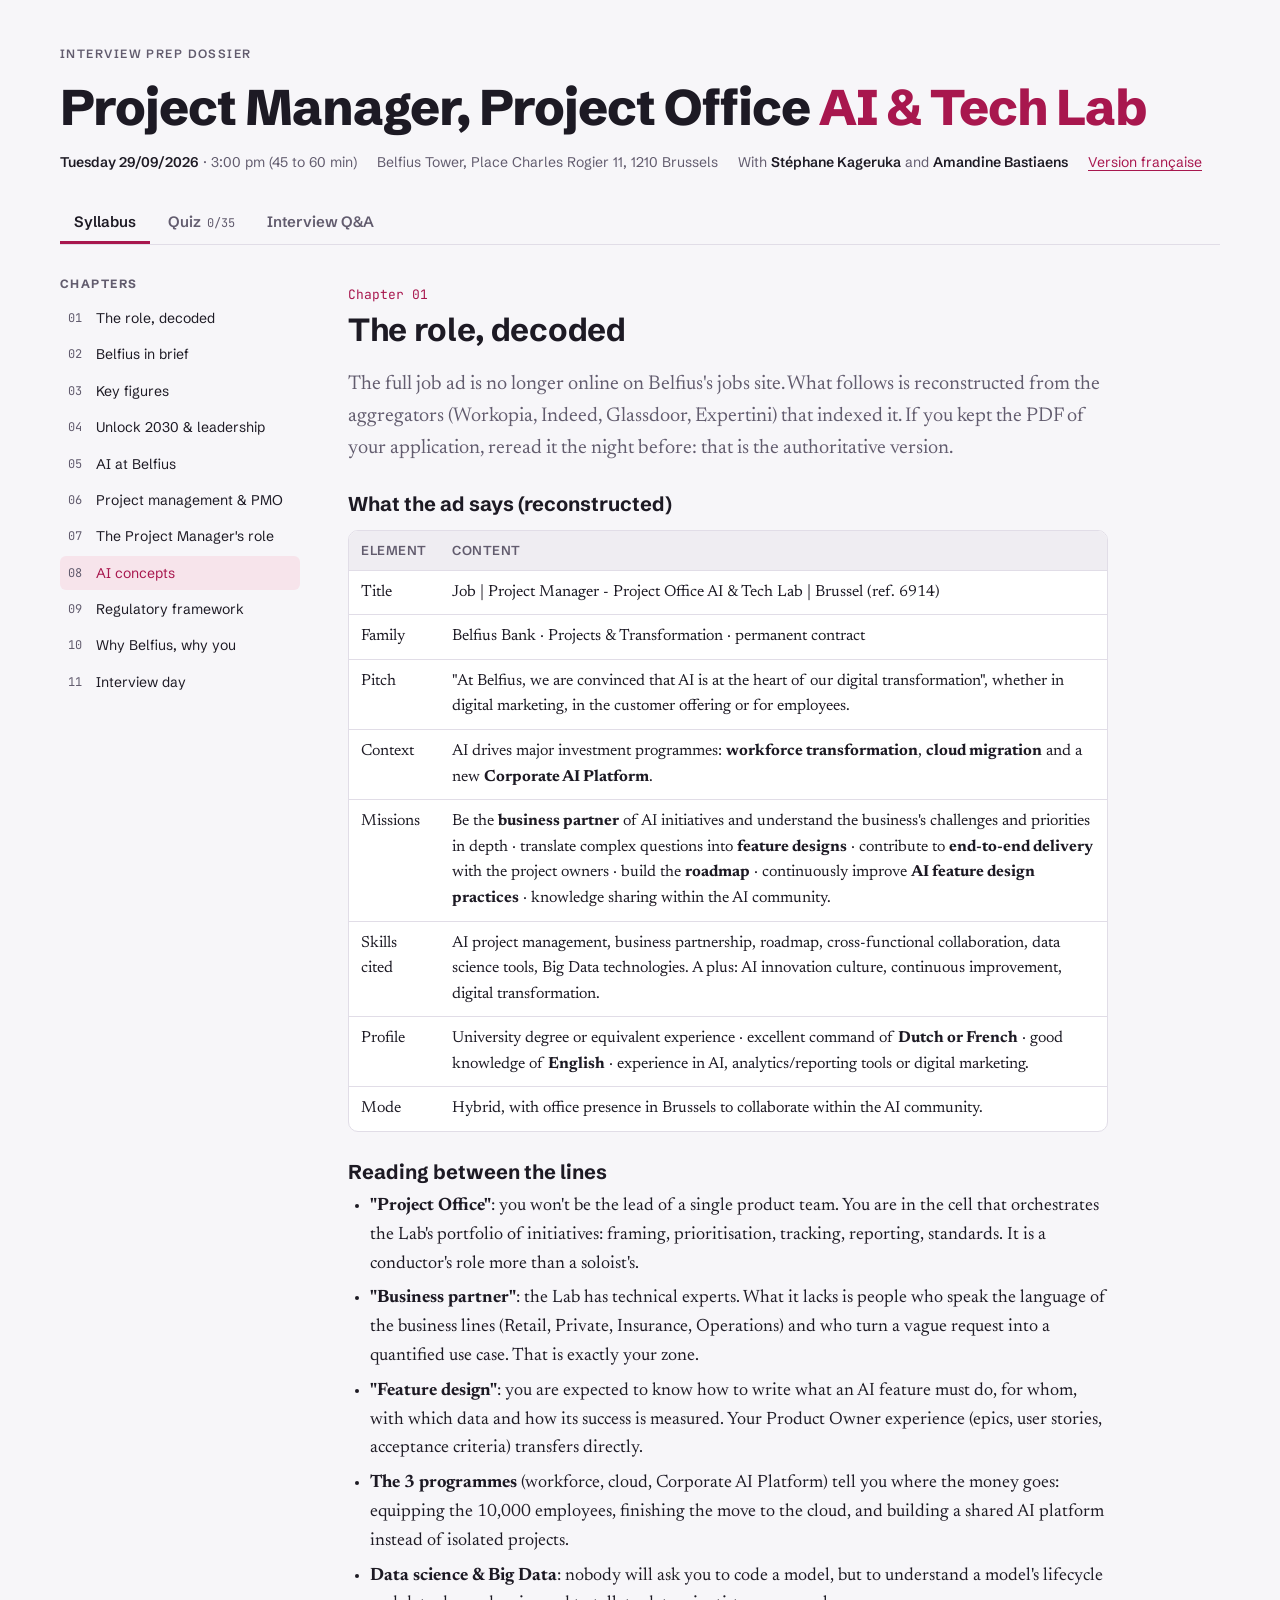
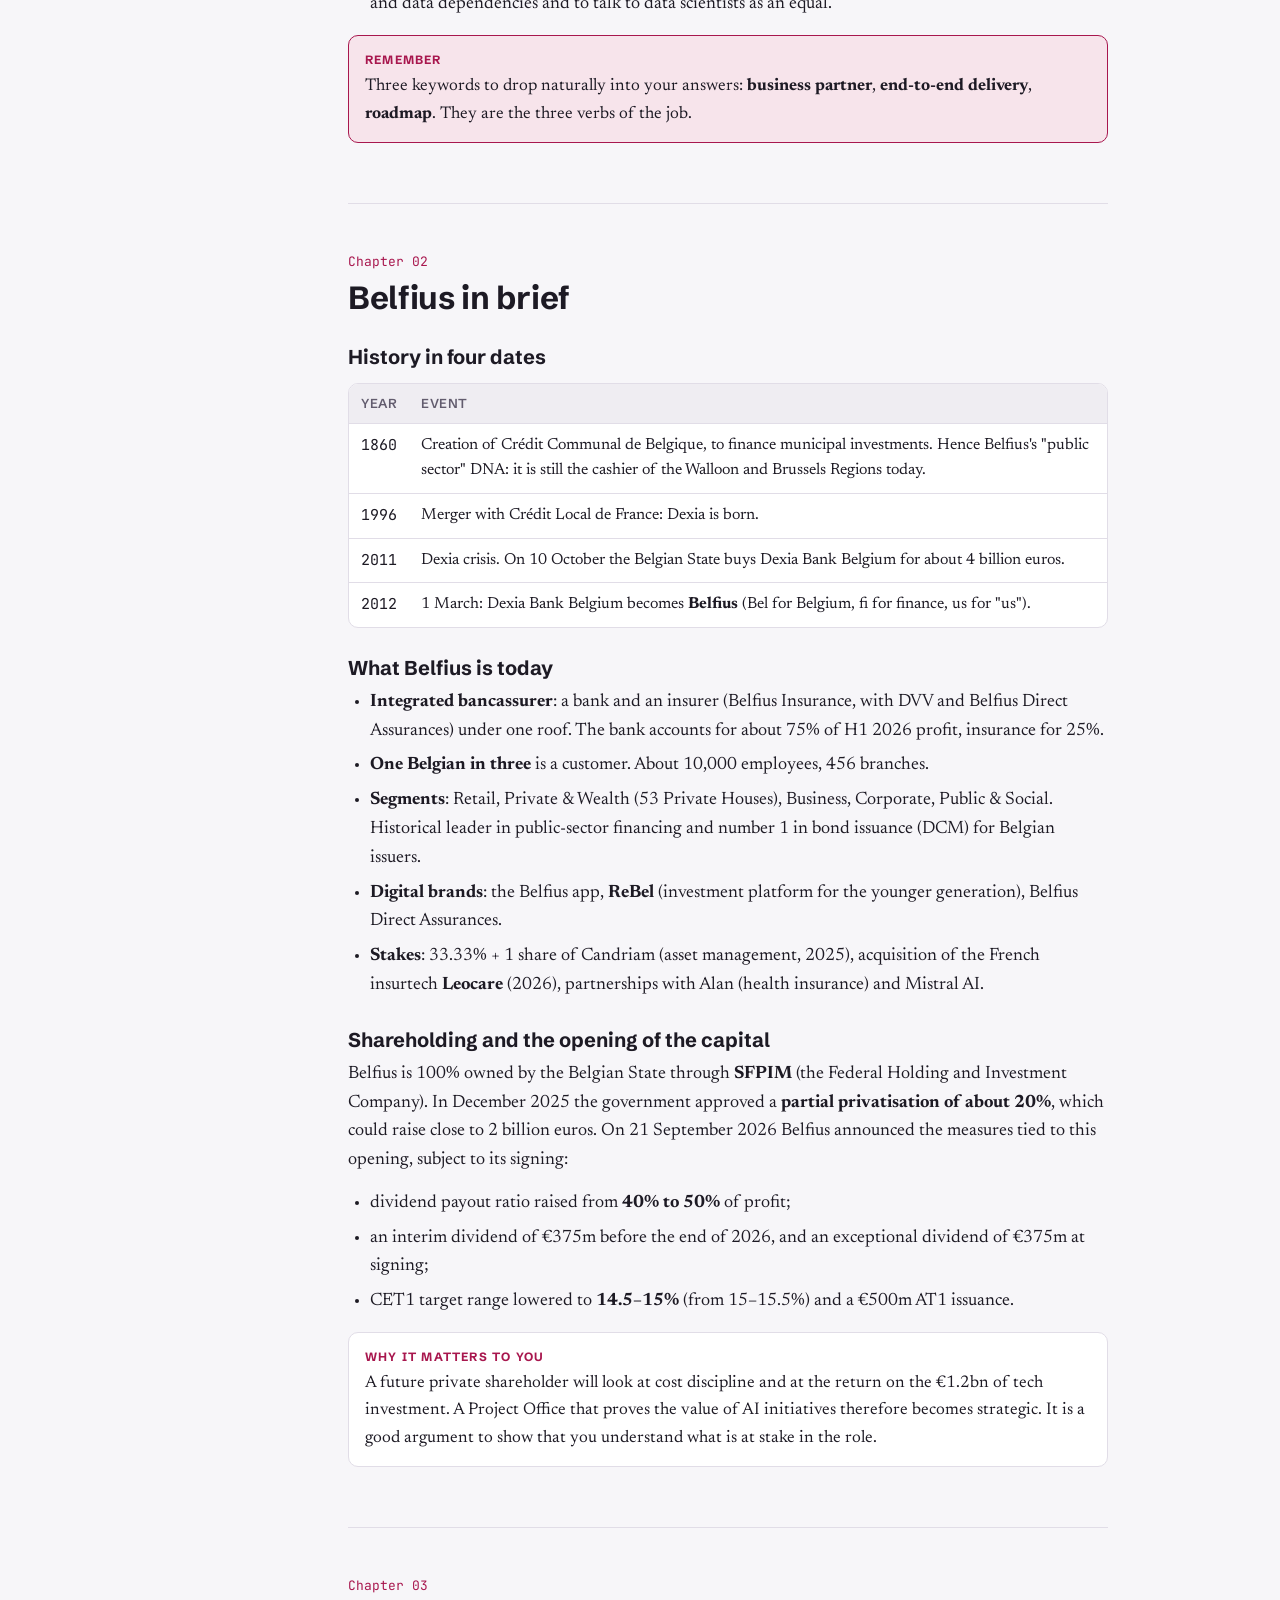
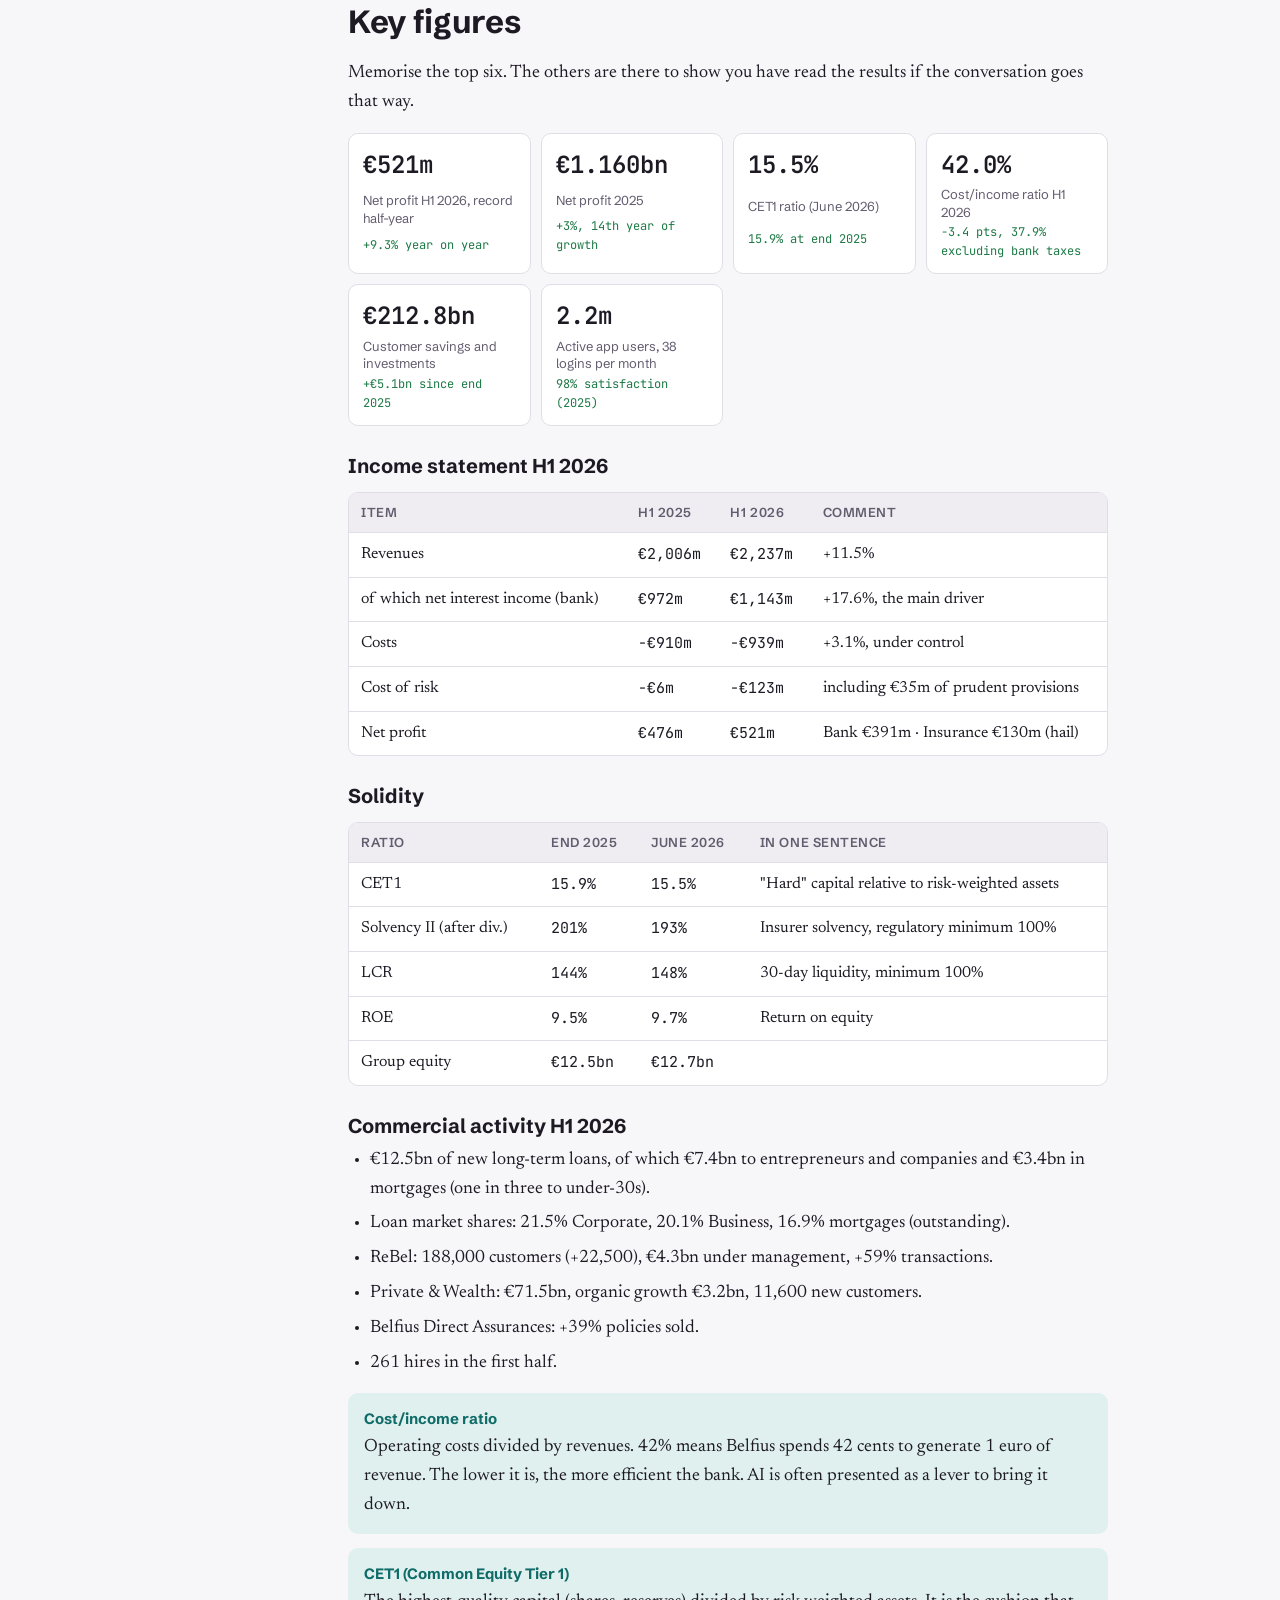
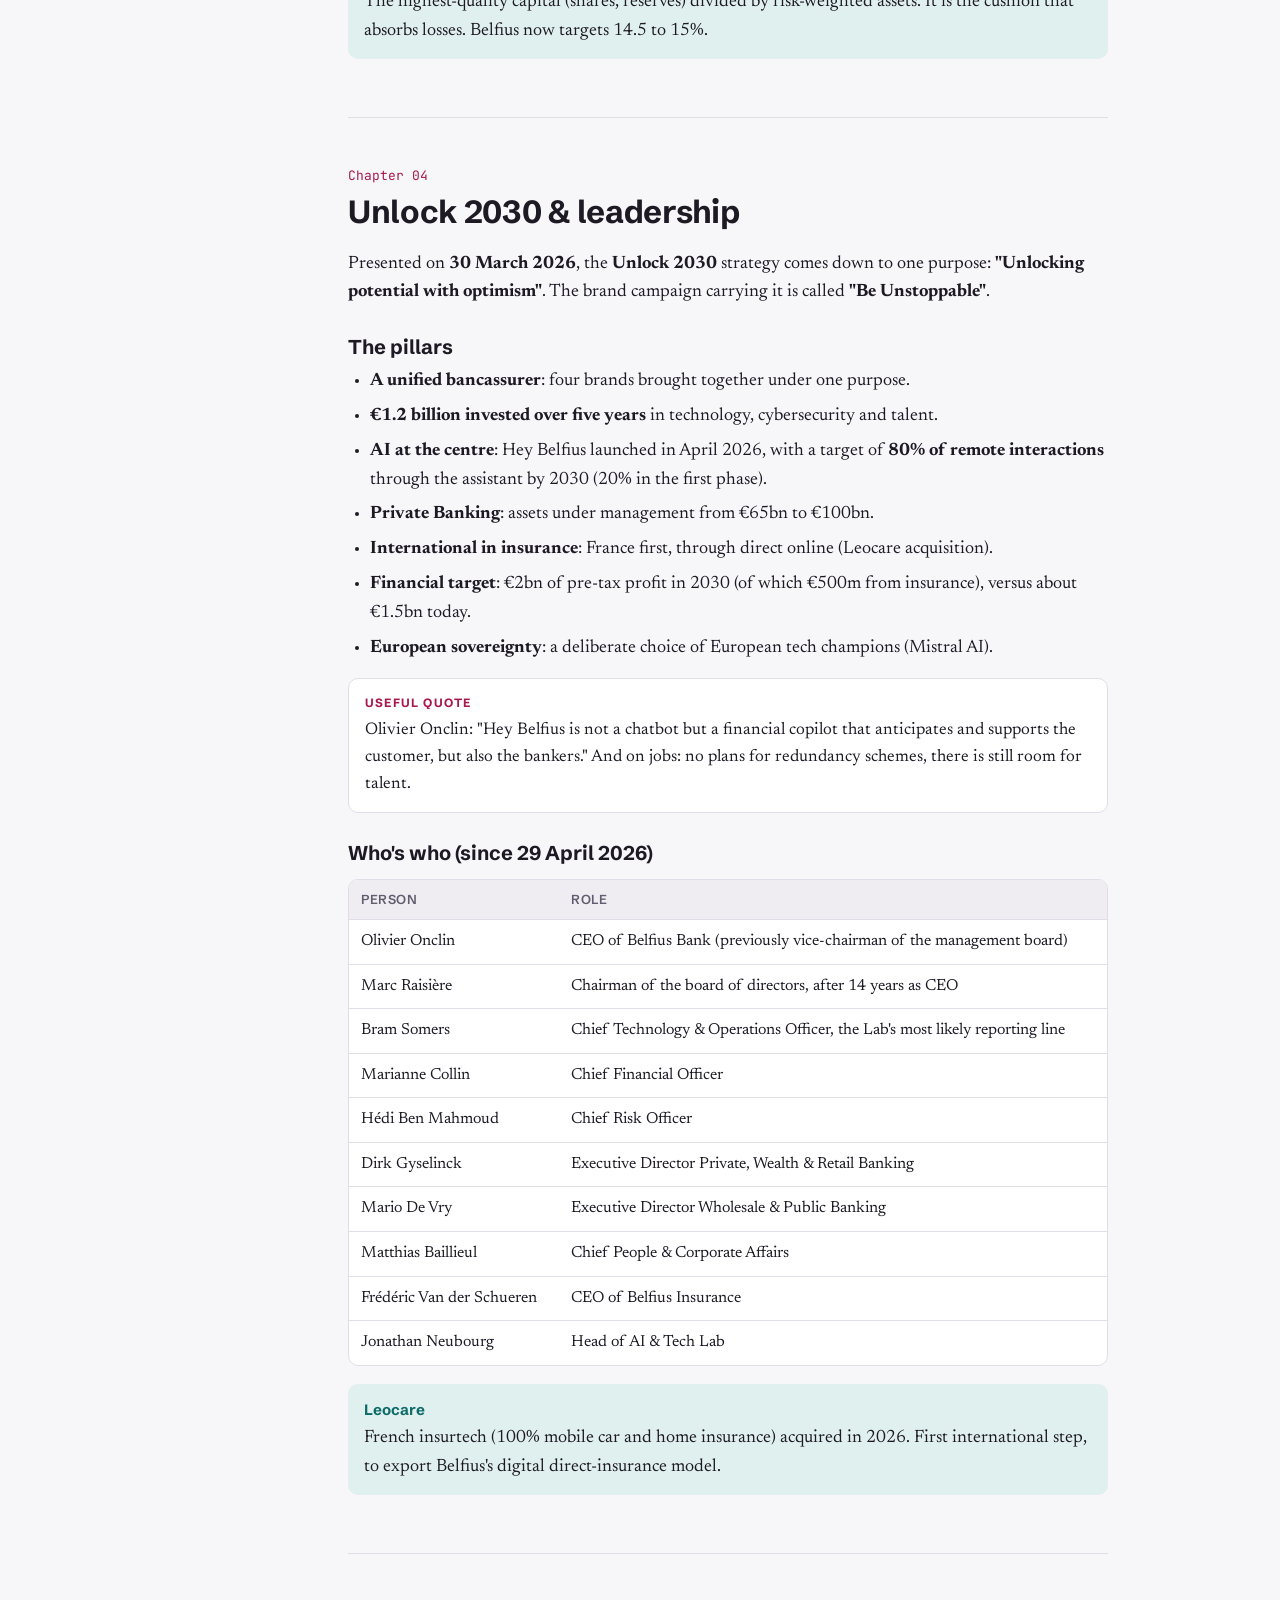
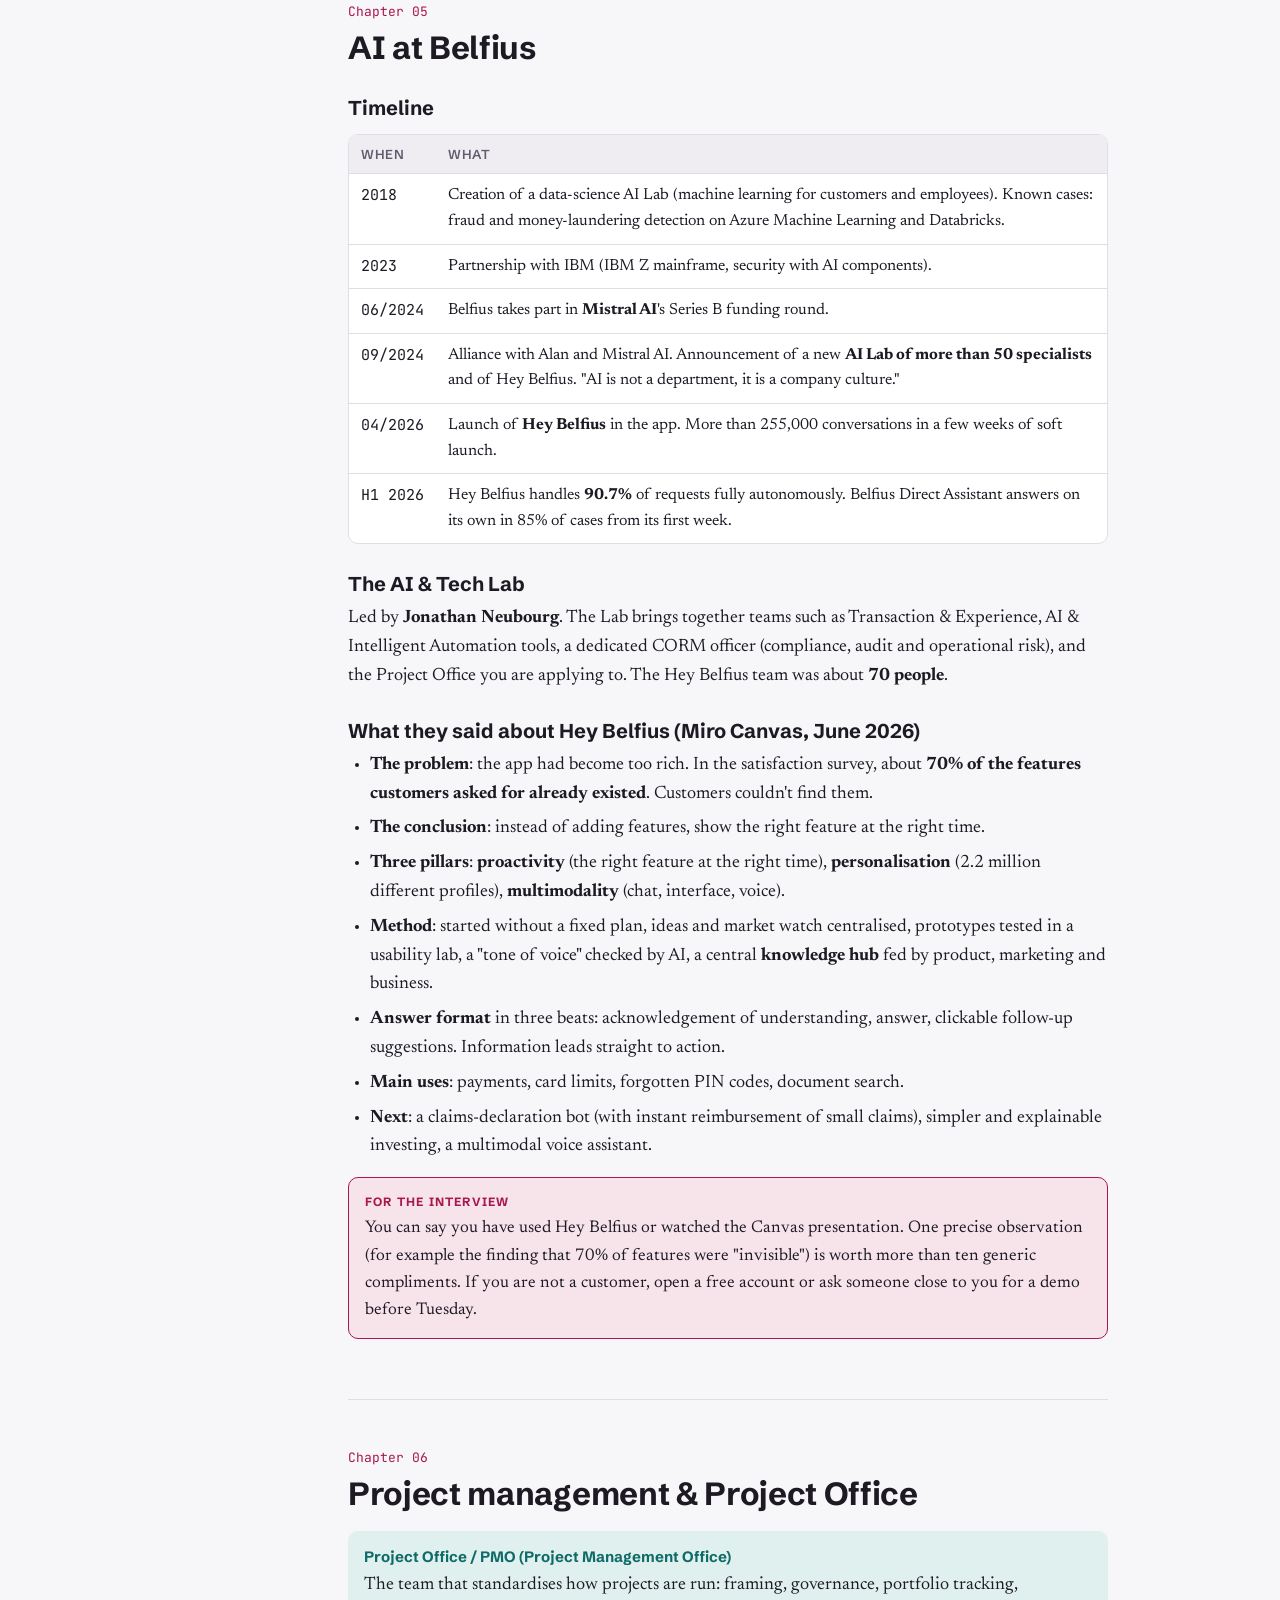
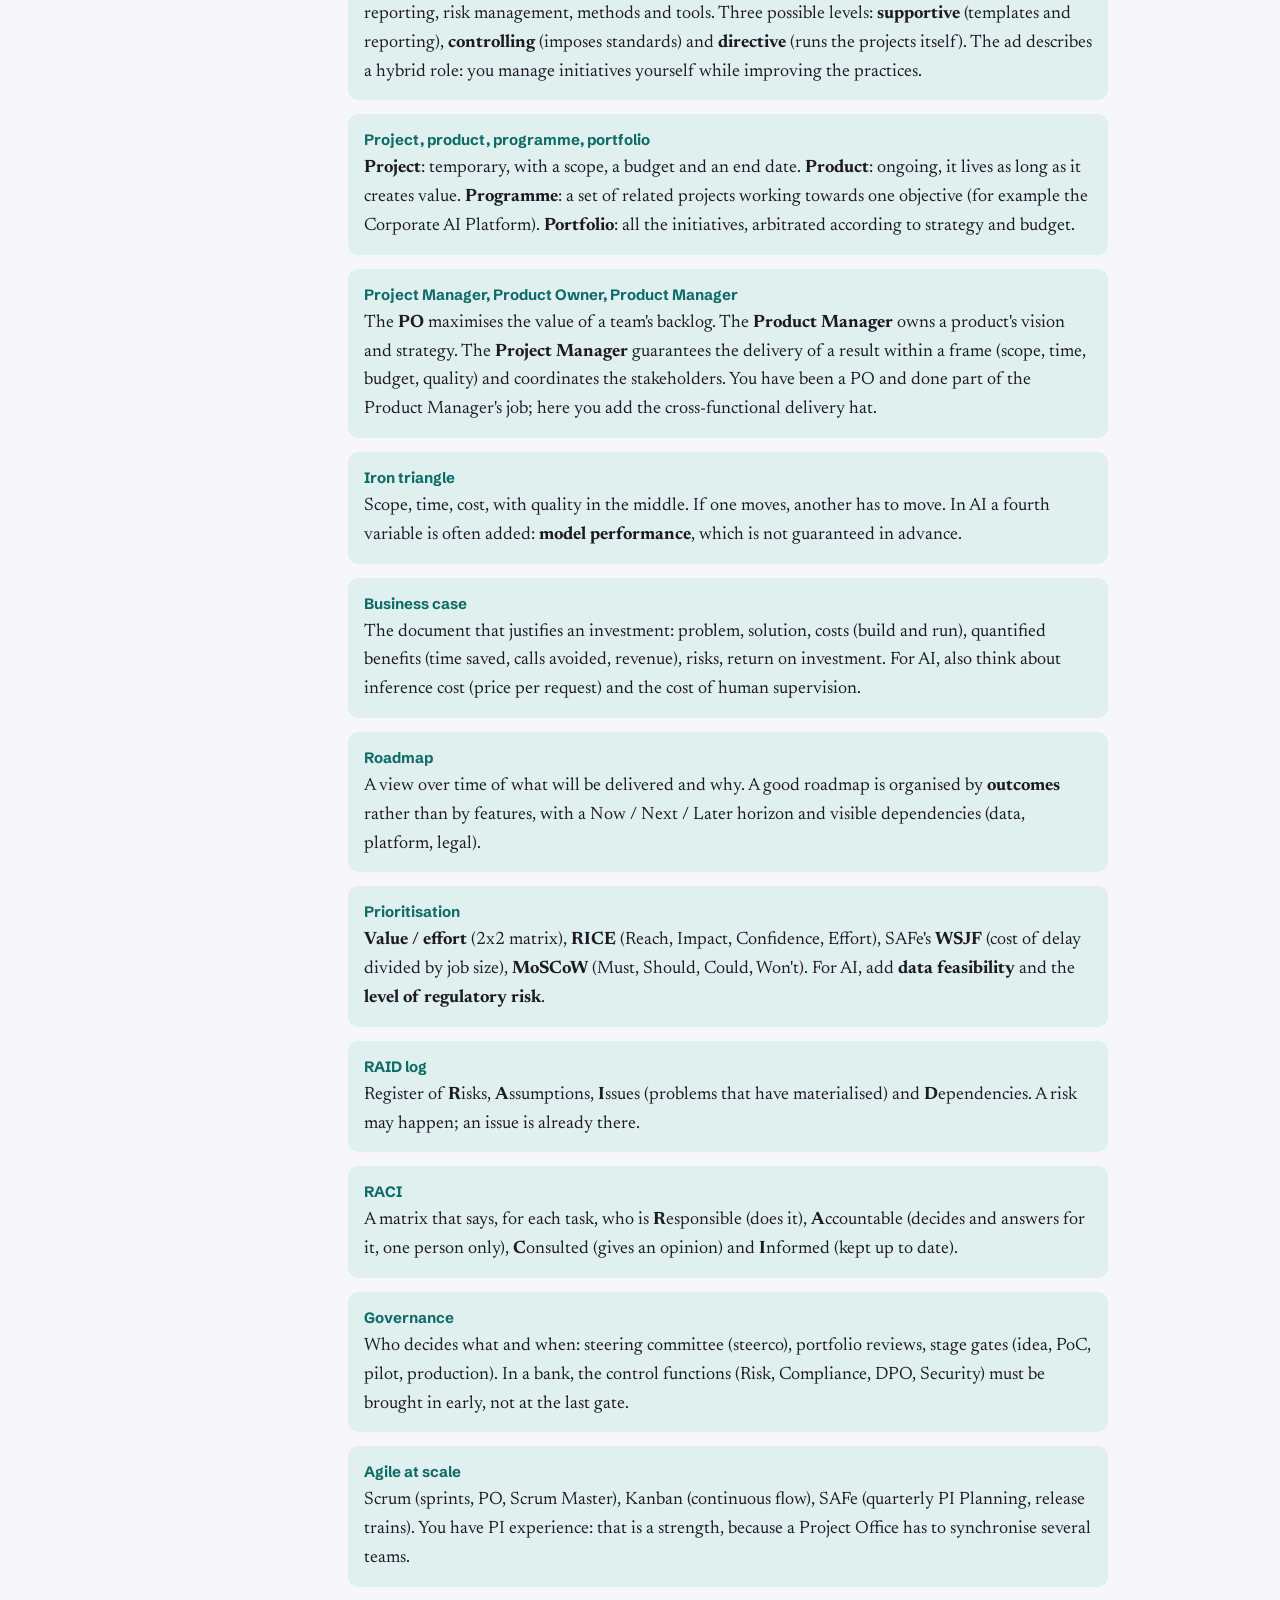
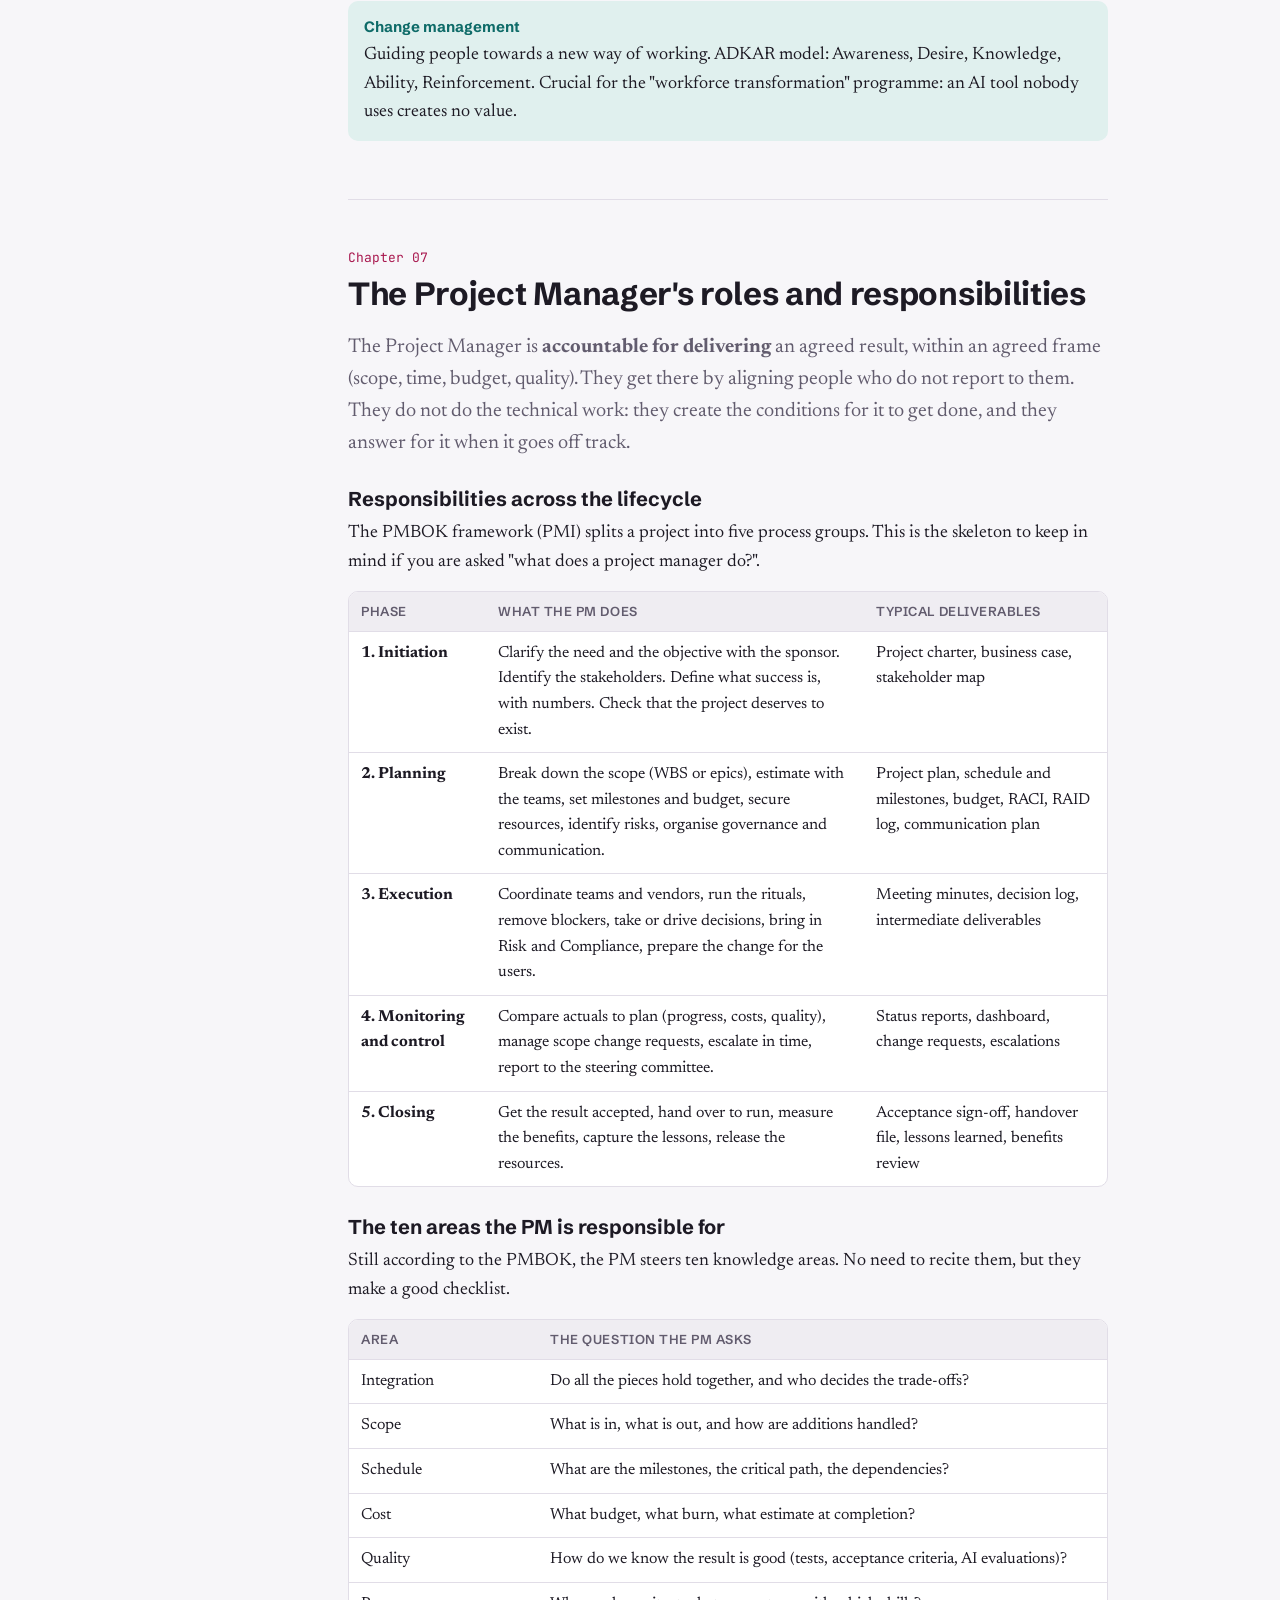
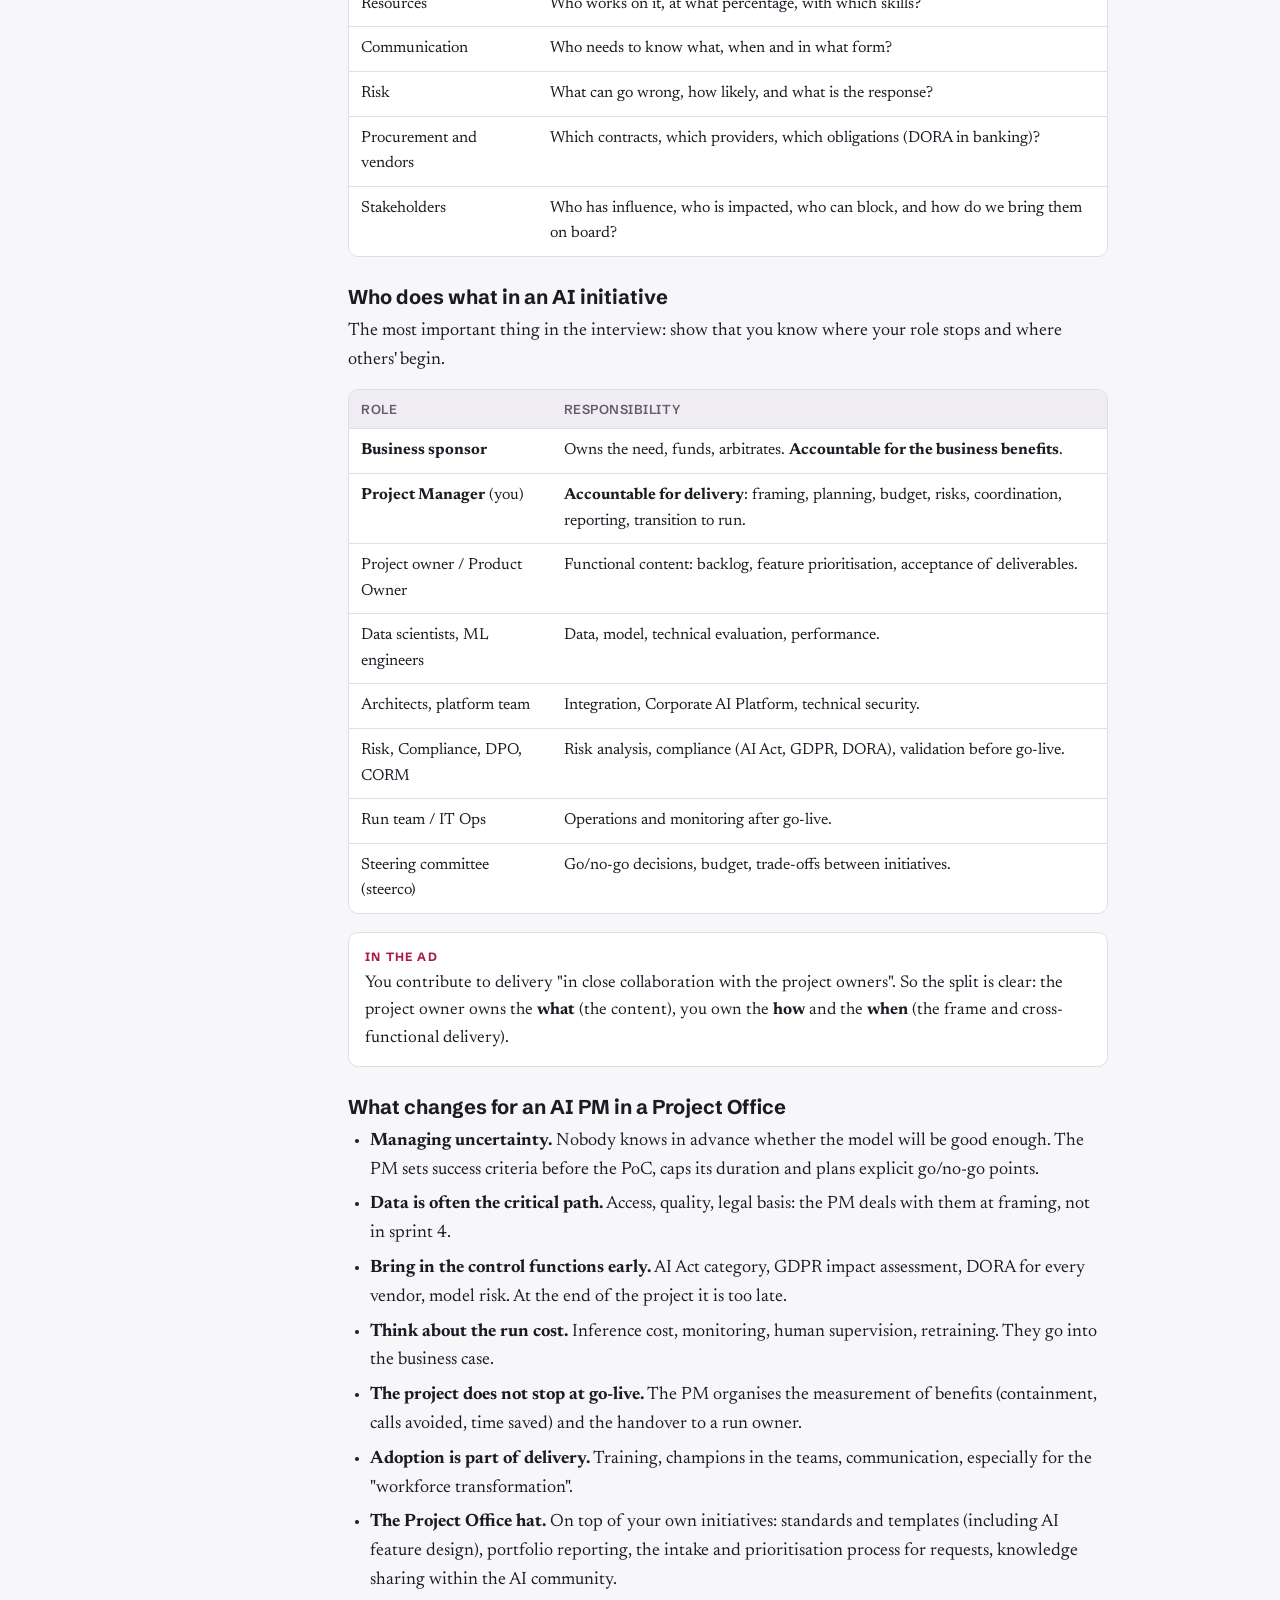
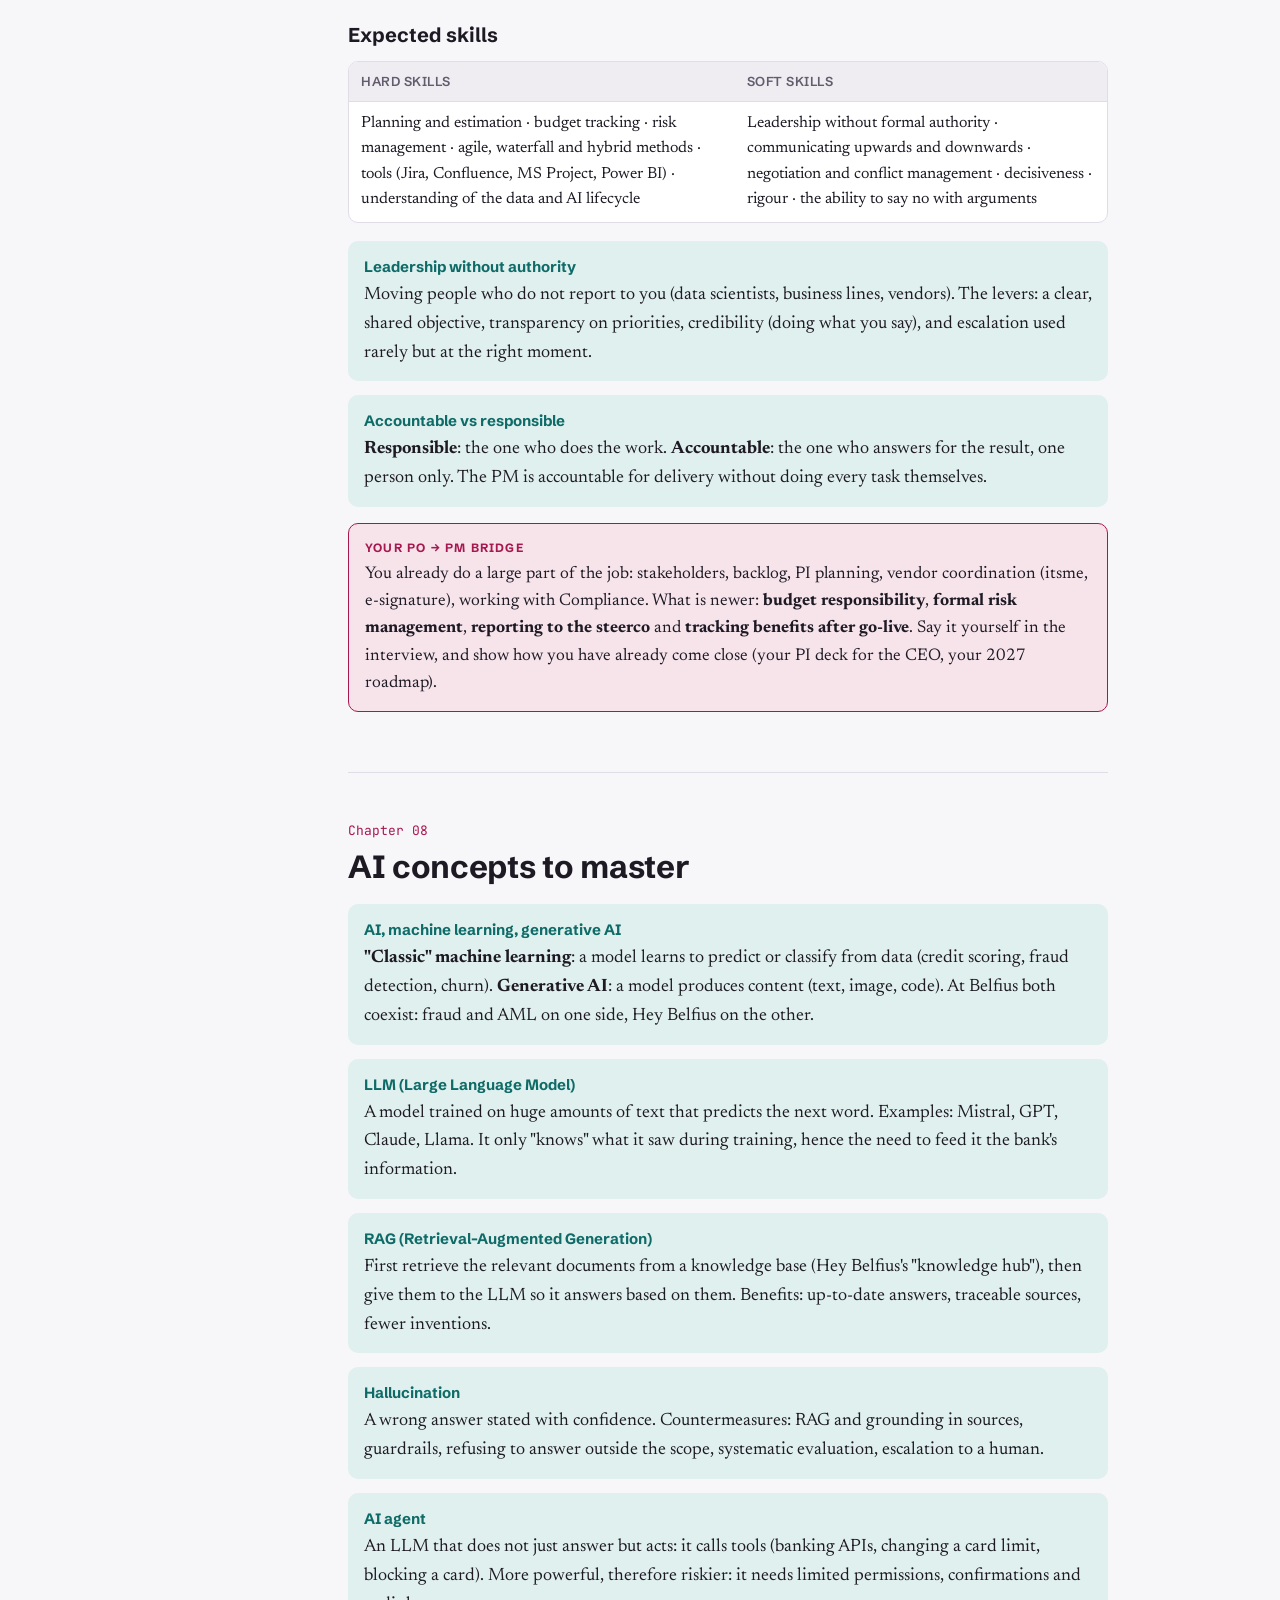
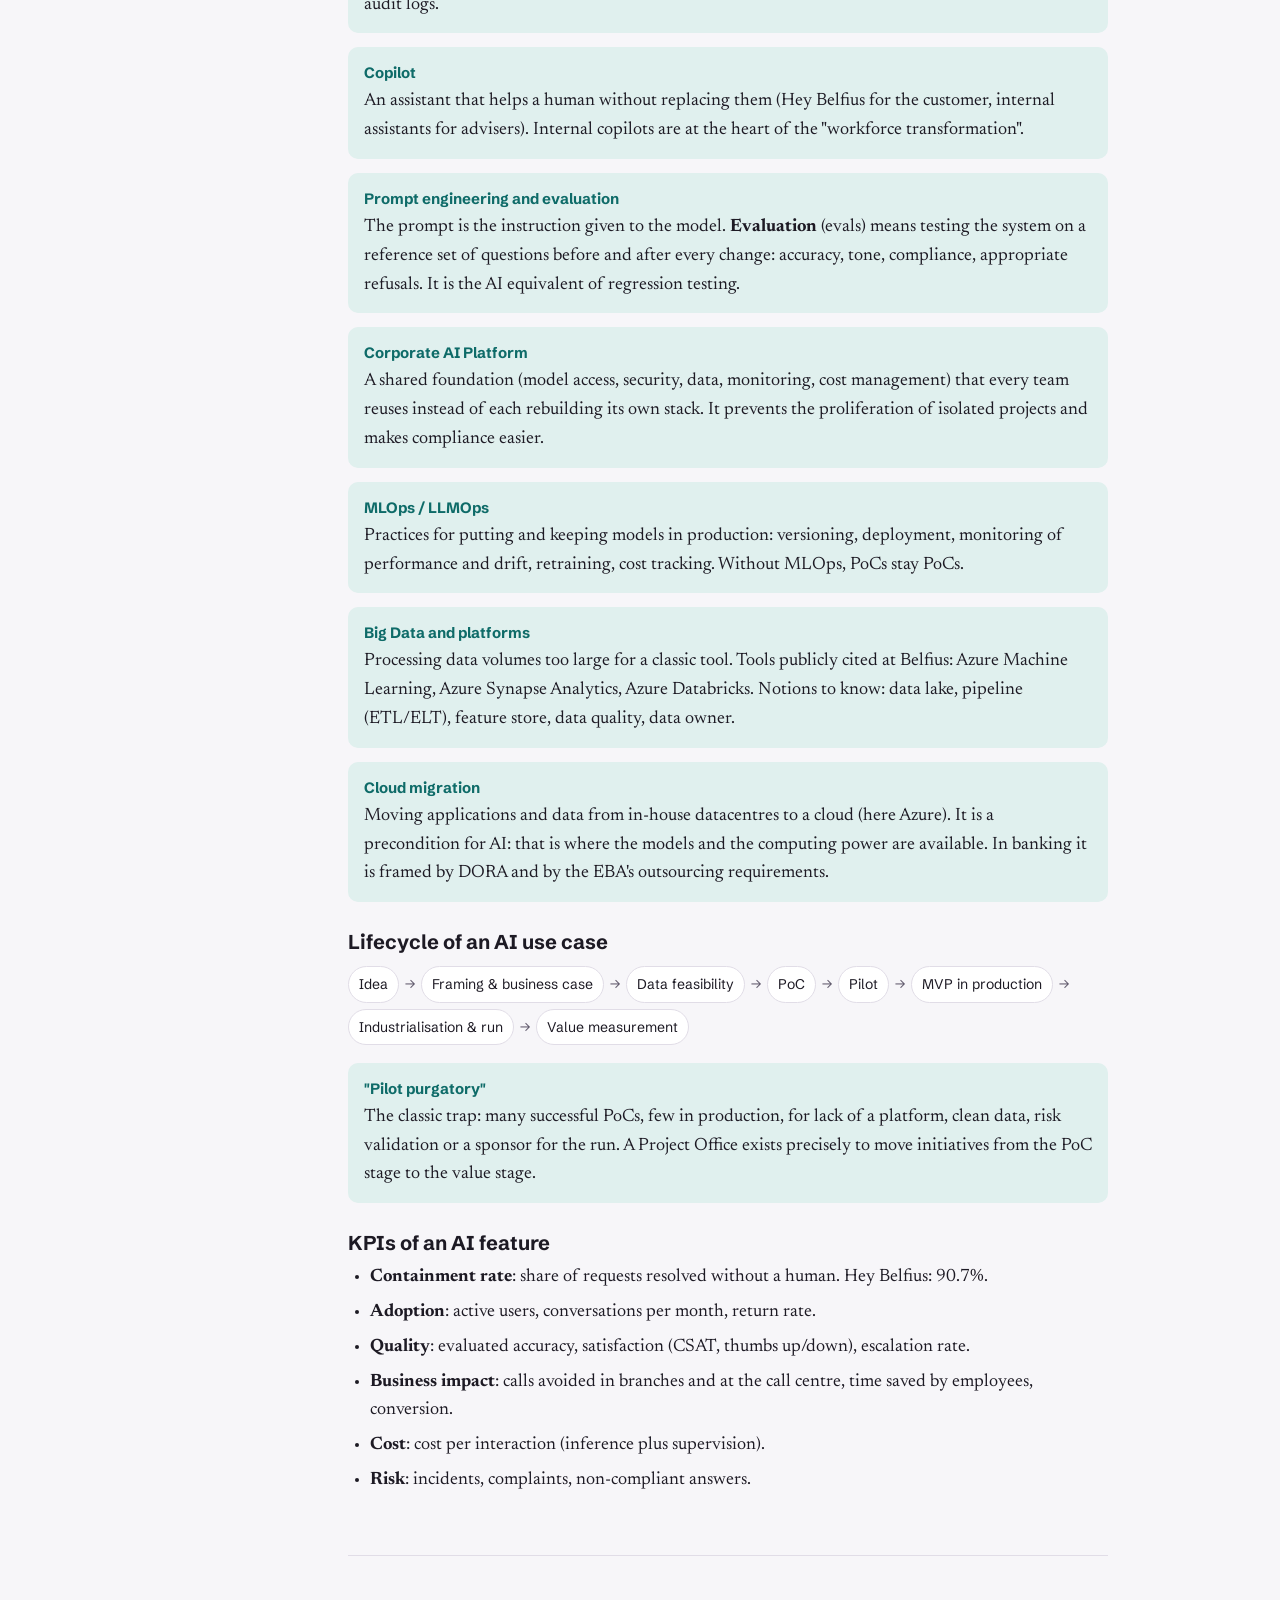
==== commit 5d7e3787: "feat(blf): English by default — syllabus + quiz translated, French kept at fr.html, FR/EN switch ind" ====
--- a/blf/index.html
+++ b/blf/index.html
@@ -1,5 +1,5 @@
 <!DOCTYPE html>
-<html lang="fr">
+<html lang="en">
 <head>
 <meta charset="utf-8">
 <meta name="viewport" content="width=device-width, initial-scale=1, viewport-fit=cover">
@@ -197,411 +197,412 @@
 <body>
 <div class="wrap">
   <header class="masthead">
-    <span class="eyebrow">Dossier de préparation · Entretien</span>
+    <span class="eyebrow">Interview prep dossier</span>
     <h1>Project Manager, Project Office <em>AI&nbsp;&amp;&nbsp;Tech&nbsp;Lab</em></h1>
     <div class="meta">
-      <span><b>Mardi 29/09/2026</b> · 15h00 (45 à 60 min)</span>
-      <span>Belfius Tower, Place Charles Rogier 11, 1210 Bruxelles</span>
-      <span>Avec <b>Stéphane Kageruka</b> et <b>Amandine Bastiaens</b></span>
+      <span><b>Tuesday 29/09/2026</b> · 3:00 pm (45 to 60 min)</span>
+      <span>Belfius Tower, Place Charles Rogier 11, 1210 Brussels</span>
+      <span>With <b>Stéphane Kageruka</b> and <b>Amandine Bastiaens</b></span>
+      <span><a href="fr.html" hreflang="fr" data-lang="fr">Version française</a></span>
     </div>
   </header>
 
   <nav class="tabs" role="tablist" aria-label="Sections">
     <button class="tab" role="tab" id="tab-syllabus" aria-controls="p-syllabus" aria-selected="true" data-tab="syllabus">Syllabus</button>
-    <button class="tab" role="tab" id="tab-qcm" aria-controls="p-qcm" aria-selected="false" data-tab="qcm">QCM<span class="count" id="tabcount">0/35</span></button>
-    <button class="tab" role="tab" id="tab-qa" aria-controls="p-qa" aria-selected="false" data-tab="qa">Interview Q&amp;A (EN)</button>
+    <button class="tab" role="tab" id="tab-qcm" aria-controls="p-qcm" aria-selected="false" data-tab="qcm">Quiz<span class="count" id="tabcount">0/35</span></button>
+    <button class="tab" role="tab" id="tab-qa" aria-controls="p-qa" aria-selected="false" data-tab="qa">Interview Q&amp;A</button>
   </nav>
 
   <!-- ===================== SYLLABUS ===================== -->
   <section id="p-syllabus" role="tabpanel" aria-labelledby="tab-syllabus">
     <div class="layout">
-      <aside class="toc" aria-label="Chapitres">
-        <h2>Chapitres</h2>
+      <aside class="toc" aria-label="Chapters">
+        <h2>Chapters</h2>
         <ol>
-          <li><a href="#ch-poste">Le poste décodé</a></li>
-          <li><a href="#ch-belfius">Belfius en bref</a></li>
-          <li><a href="#ch-chiffres">Chiffres clés</a></li>
-          <li><a href="#ch-strategie">Unlock 2030 &amp; direction</a></li>
-          <li><a href="#ch-ia-belfius">L'IA chez Belfius</a></li>
-          <li><a href="#ch-pmo">Gestion de projet &amp; PMO</a></li>
-          <li><a href="#ch-role-pm">Rôles du Project Manager</a></li>
-          <li><a href="#ch-concepts-ia">Concepts IA</a></li>
-          <li><a href="#ch-regulation">Cadre réglementaire</a></li>
-          <li><a href="#ch-pourquoi">Pourquoi Belfius, pourquoi toi</a></li>
-          <li><a href="#ch-jourj">Le jour J</a></li>
+          <li><a href="#ch-poste">The role, decoded</a></li>
+          <li><a href="#ch-belfius">Belfius in brief</a></li>
+          <li><a href="#ch-chiffres">Key figures</a></li>
+          <li><a href="#ch-strategie">Unlock 2030 &amp; leadership</a></li>
+          <li><a href="#ch-ia-belfius">AI at Belfius</a></li>
+          <li><a href="#ch-pmo">Project management &amp; PMO</a></li>
+          <li><a href="#ch-role-pm">The Project Manager's role</a></li>
+          <li><a href="#ch-concepts-ia">AI concepts</a></li>
+          <li><a href="#ch-regulation">Regulatory framework</a></li>
+          <li><a href="#ch-pourquoi">Why Belfius, why you</a></li>
+          <li><a href="#ch-jourj">Interview day</a></li>
         </ol>
       </aside>
 
       <div>
         <!-- 1 -->
         <article class="chapter" id="ch-poste">
-          <header><span class="chnum">Chapitre 01</span><h2>Le poste décodé</h2></header>
-          <p class="lead">L'offre complète n'est plus en ligne sur le site jobs de Belfius. Ce qui suit est reconstruit à partir des agrégateurs (Workopia, Indeed, Glassdoor, Expertini) qui l'ont indexée. Si tu as gardé le PDF de ta candidature, relis-le la veille : c'est lui qui fait foi.</p>
-
-          <h3>Ce que l'annonce dit (reconstruit)</h3>
-          <div class="tbl"><table>
-            <tr><th>Élément</th><th>Contenu</th></tr>
-            <tr><td>Intitulé</td><td>Job | Project Manager - Project Office AI &amp; Tech Lab | Brussel (réf. 6914)</td></tr>
-            <tr><td>Famille</td><td>Belfius Banque · Projects &amp; Transformation · CDI</td></tr>
-            <tr><td>Accroche</td><td>« Chez Belfius, nous sommes convaincus que l'IA est au cœur de notre transformation digitale », que ce soit en marketing digital, dans l'offre aux clients ou pour les collaborateurs.</td></tr>
-            <tr><td>Contexte</td><td>L'IA porte de grands programmes d'investissement : <b>transformation du workforce</b>, <b>migration cloud</b> et une nouvelle <b>Corporate AI Platform</b>.</td></tr>
-            <tr><td>Missions</td><td>Être <b>business partner</b> des initiatives IA et comprendre en profondeur les enjeux et priorités du business · traduire des questions complexes en <b>feature designs</b> · contribuer à la <b>livraison end-to-end</b> avec les project owners · construire la <b>roadmap</b> · améliorer en continu les <b>pratiques de design de features IA</b> · partage de connaissances dans la communauté IA.</td></tr>
-            <tr><td>Compétences citées</td><td>Gestion de projets IA, business partnership, roadmap, collaboration transversale, outils de data science, technologies Big Data. Un plus : culture d'innovation IA, amélioration continue, transformation digitale.</td></tr>
-            <tr><td>Profil</td><td>Diplôme universitaire ou expérience équivalente · excellente maîtrise du <b>néerlandais ou du français</b> · bonne connaissance de l'<b>anglais</b> · expérience en IA, outils d'analytics/reporting ou marketing digital.</td></tr>
-            <tr><td>Mode</td><td>Hybride, avec présence au bureau à Bruxelles pour collaborer au sein de la communauté IA.</td></tr>
-          </table></div>
-
-          <h3>Lecture entre les lignes</h3>
-          <ul>
-            <li><b>« Project Office »</b> : tu ne seras pas le chef d'une seule équipe produit. Tu es dans la cellule qui orchestre le portefeuille d'initiatives du Lab : cadrage, priorisation, suivi, reporting, standards. C'est un rôle de chef d'orchestre plus que de soliste.</li>
-            <li><b>« Business partner »</b> : le Lab a des experts techniques. Il lui manque des gens qui parlent le langage des métiers (Retail, Private, Insurance, Operations) et qui transforment une demande floue en un cas d'usage chiffré. C'est exactement ta zone.</li>
-            <li><b>« Feature design »</b> : on attend de toi que tu saches écrire ce qu'une feature IA doit faire, pour qui, avec quelles données et comment on mesure son succès. Ton expérience de Product Owner (epics, user stories, critères d'acceptation) s'y transpose directement.</li>
-            <li><b>Les 3 programmes</b> (workforce, cloud, Corporate AI Platform) te disent où va l'argent : outiller les 10 000 collaborateurs, finir le passage au cloud, et construire une plateforme IA commune au lieu de projets isolés.</li>
-            <li><b>Data science &amp; Big Data</b> : on ne te demandera pas de coder un modèle, mais de comprendre le cycle de vie d'un modèle, les dépendances data et de dialoguer d'égal à égal avec les data scientists.</li>
-          </ul>
-          <div class="note warn"><span class="tip">À retenir</span>Trois mots-clés à placer naturellement dans tes réponses : <b>business partner</b>, <b>end-to-end delivery</b>, <b>roadmap</b>. Ce sont les trois verbes du poste.</div>
+          <header><span class="chnum">Chapter 01</span><h2>The role, decoded</h2></header>
+          <p class="lead">The full job ad is no longer online on Belfius's jobs site. What follows is reconstructed from the aggregators (Workopia, Indeed, Glassdoor, Expertini) that indexed it. If you kept the PDF of your application, reread it the night before: that is the authoritative version.</p>
+
+          <h3>What the ad says (reconstructed)</h3>
+          <div class="tbl"><table>
+            <tr><th>Element</th><th>Content</th></tr>
+            <tr><td>Title</td><td>Job | Project Manager - Project Office AI &amp; Tech Lab | Brussel (ref. 6914)</td></tr>
+            <tr><td>Family</td><td>Belfius Bank · Projects &amp; Transformation · permanent contract</td></tr>
+            <tr><td>Pitch</td><td>"At Belfius, we are convinced that AI is at the heart of our digital transformation", whether in digital marketing, in the customer offering or for employees.</td></tr>
+            <tr><td>Context</td><td>AI drives major investment programmes: <b>workforce transformation</b>, <b>cloud migration</b> and a new <b>Corporate AI Platform</b>.</td></tr>
+            <tr><td>Missions</td><td>Be the <b>business partner</b> of AI initiatives and understand the business's challenges and priorities in depth · translate complex questions into <b>feature designs</b> · contribute to <b>end-to-end delivery</b> with the project owners · build the <b>roadmap</b> · continuously improve <b>AI feature design practices</b> · knowledge sharing within the AI community.</td></tr>
+            <tr><td>Skills cited</td><td>AI project management, business partnership, roadmap, cross-functional collaboration, data science tools, Big Data technologies. A plus: AI innovation culture, continuous improvement, digital transformation.</td></tr>
+            <tr><td>Profile</td><td>University degree or equivalent experience · excellent command of <b>Dutch or French</b> · good knowledge of <b>English</b> · experience in AI, analytics/reporting tools or digital marketing.</td></tr>
+            <tr><td>Mode</td><td>Hybrid, with office presence in Brussels to collaborate within the AI community.</td></tr>
+          </table></div>
+
+          <h3>Reading between the lines</h3>
+          <ul>
+            <li><b>"Project Office"</b>: you won't be the lead of a single product team. You are in the cell that orchestrates the Lab's portfolio of initiatives: framing, prioritisation, tracking, reporting, standards. It is a conductor's role more than a soloist's.</li>
+            <li><b>"Business partner"</b>: the Lab has technical experts. What it lacks is people who speak the language of the business lines (Retail, Private, Insurance, Operations) and who turn a vague request into a quantified use case. That is exactly your zone.</li>
+            <li><b>"Feature design"</b>: you are expected to know how to write what an AI feature must do, for whom, with which data and how its success is measured. Your Product Owner experience (epics, user stories, acceptance criteria) transfers directly.</li>
+            <li><b>The 3 programmes</b> (workforce, cloud, Corporate AI Platform) tell you where the money goes: equipping the 10,000 employees, finishing the move to the cloud, and building a shared AI platform instead of isolated projects.</li>
+            <li><b>Data science &amp; Big Data</b>: nobody will ask you to code a model, but to understand a model's lifecycle and data dependencies and to talk to data scientists as an equal.</li>
+          </ul>
+          <div class="note warn"><span class="tip">Remember</span>Three keywords to drop naturally into your answers: <b>business partner</b>, <b>end-to-end delivery</b>, <b>roadmap</b>. They are the three verbs of the job.</div>
         </article>
 
         <!-- 2 -->
         <article class="chapter" id="ch-belfius">
-          <header><span class="chnum">Chapitre 02</span><h2>Belfius en bref</h2></header>
-          <h3>Histoire en quatre dates</h3>
-          <div class="tbl"><table>
-            <tr><th>Année</th><th>Événement</th></tr>
-            <tr><td class="num">1860</td><td>Création du Crédit Communal de Belgique, pour financer les investissements des communes. D'où l'ADN « secteur public » de Belfius, encore caissier des Régions wallonne et bruxelloise aujourd'hui.</td></tr>
-            <tr><td class="num">1996</td><td>Fusion avec le Crédit Local de France : naissance de Dexia.</td></tr>
-            <tr><td class="num">2011</td><td>Crise Dexia. Le 10 octobre, l'État belge rachète Dexia Banque Belgique pour environ 4 milliards d'euros.</td></tr>
-            <tr><td class="num">2012</td><td>1er mars : Dexia Banque Belgique devient <b>Belfius</b> (Bel pour Belgique, fi pour finance, us pour « nous »).</td></tr>
-          </table></div>
-
-          <h3>Ce qu'est Belfius aujourd'hui</h3>
-          <ul>
-            <li><b>Bancassureur intégré</b> : une banque et un assureur (Belfius Insurance, avec DVV et Belfius Direct Assurances) sous un même toit. La banque pèse environ 75 % du résultat au S1 2026, l'assurance 25 %.</li>
-            <li><b>Un Belge sur trois</b> est client. Environ 10 000 collaborateurs, 456 agences.</li>
-            <li><b>Segments</b> : Retail, Private &amp; Wealth (53 Private Houses), Business, Corporate, Public &amp; Social. Leader historique du financement du secteur public et numéro 1 des émissions obligataires (DCM) pour les émetteurs belges.</li>
-            <li><b>Marques digitales</b> : l'app Belfius, <b>ReBel</b> (plateforme d'investissement pour la jeune génération), Belfius Direct Assurances.</li>
-            <li><b>Participations</b> : 33,33 % + 1 action de Candriam (gestion d'actifs, 2025), rachat de l'insurtech française <b>Leocare</b> (2026), partenariats avec Alan (assurance santé) et Mistral AI.</li>
-          </ul>
-
-          <h3>Actionnariat et ouverture du capital</h3>
-          <p>Belfius appartient à 100 % à l'État belge via la <b>SFPIM</b> (Société fédérale de participations et d'investissement). En décembre 2025, le gouvernement a validé une <b>privatisation partielle d'environ 20 %</b>, qui pourrait rapporter près de 2 milliards d'euros. Le 21 septembre 2026, Belfius a annoncé les mesures liées à cette ouverture, sous réserve de sa signature :</p>
-          <ul>
-            <li>taux de distribution du dividende relevé de <b>40 % à 50 %</b> du bénéfice ;</li>
-            <li>dividende intérimaire de 375 M€ avant fin 2026, et un dividende exceptionnel de 375 M€ à la signature ;</li>
-            <li>fourchette cible de CET1 abaissée à <b>14,5-15 %</b> (contre 15-15,5 %) et émission de 500 M€ d'AT1.</li>
-          </ul>
-          <div class="note"><span class="tip">Pourquoi ça compte pour toi</span>Un futur actionnaire privé regardera la discipline des coûts et le retour sur les 1,2 Md€ d'investissements tech. Un Project Office qui prouve la valeur des initiatives IA devient donc stratégique. C'est un bon argument pour montrer que tu comprends l'enjeu du poste.</div>
+          <header><span class="chnum">Chapter 02</span><h2>Belfius in brief</h2></header>
+          <h3>History in four dates</h3>
+          <div class="tbl"><table>
+            <tr><th>Year</th><th>Event</th></tr>
+            <tr><td class="num">1860</td><td>Creation of Crédit Communal de Belgique, to finance municipal investments. Hence Belfius's "public sector" DNA: it is still the cashier of the Walloon and Brussels Regions today.</td></tr>
+            <tr><td class="num">1996</td><td>Merger with Crédit Local de France: Dexia is born.</td></tr>
+            <tr><td class="num">2011</td><td>Dexia crisis. On 10 October the Belgian State buys Dexia Bank Belgium for about 4 billion euros.</td></tr>
+            <tr><td class="num">2012</td><td>1 March: Dexia Bank Belgium becomes <b>Belfius</b> (Bel for Belgium, fi for finance, us for "us").</td></tr>
+          </table></div>
+
+          <h3>What Belfius is today</h3>
+          <ul>
+            <li><b>Integrated bancassurer</b>: a bank and an insurer (Belfius Insurance, with DVV and Belfius Direct Assurances) under one roof. The bank accounts for about 75% of H1 2026 profit, insurance for 25%.</li>
+            <li><b>One Belgian in three</b> is a customer. About 10,000 employees, 456 branches.</li>
+            <li><b>Segments</b>: Retail, Private &amp; Wealth (53 Private Houses), Business, Corporate, Public &amp; Social. Historical leader in public-sector financing and number 1 in bond issuance (DCM) for Belgian issuers.</li>
+            <li><b>Digital brands</b>: the Belfius app, <b>ReBel</b> (investment platform for the younger generation), Belfius Direct Assurances.</li>
+            <li><b>Stakes</b>: 33.33% + 1 share of Candriam (asset management, 2025), acquisition of the French insurtech <b>Leocare</b> (2026), partnerships with Alan (health insurance) and Mistral AI.</li>
+          </ul>
+
+          <h3>Shareholding and the opening of the capital</h3>
+          <p>Belfius is 100% owned by the Belgian State through <b>SFPIM</b> (the Federal Holding and Investment Company). In December 2025 the government approved a <b>partial privatisation of about 20%</b>, which could raise close to 2 billion euros. On 21 September 2026 Belfius announced the measures tied to this opening, subject to its signing:</p>
+          <ul>
+            <li>dividend payout ratio raised from <b>40% to 50%</b> of profit;</li>
+            <li>an interim dividend of €375m before the end of 2026, and an exceptional dividend of €375m at signing;</li>
+            <li>CET1 target range lowered to <b>14.5–15%</b> (from 15–15.5%) and a €500m AT1 issuance.</li>
+          </ul>
+          <div class="note"><span class="tip">Why it matters to you</span>A future private shareholder will look at cost discipline and at the return on the €1.2bn of tech investment. A Project Office that proves the value of AI initiatives therefore becomes strategic. It is a good argument to show that you understand what is at stake in the role.</div>
         </article>
 
         <!-- 3 -->
         <article class="chapter" id="ch-chiffres">
-          <header><span class="chnum">Chapitre 03</span><h2>Chiffres clés</h2></header>
-          <p>Retiens les six du haut. Les autres servent à montrer que tu as lu les résultats si la conversation s'y prête.</p>
+          <header><span class="chnum">Chapter 03</span><h2>Key figures</h2></header>
+          <p>Memorise the top six. The others are there to show you have read the results if the conversation goes that way.</p>
           <div class="tiles">
-            <div class="tile"><span class="v">521 M€</span><span class="l">Résultat net S1 2026, record semestriel</span><span class="d">+9,3 % sur un an</span></div>
-            <div class="tile"><span class="v">1,160 Md€</span><span class="l">Résultat net 2025</span><span class="d">+3 %, 14ᵉ année de croissance</span></div>
-            <div class="tile"><span class="v">15,5 %</span><span class="l">Ratio CET1 (juin 2026)</span><span class="d">15,9 % fin 2025</span></div>
-            <div class="tile"><span class="v">42,0 %</span><span class="l">Ratio coûts/revenus S1 2026</span><span class="d">-3,4 pts, 37,9 % hors taxes bancaires</span></div>
-            <div class="tile"><span class="v">212,8 Md€</span><span class="l">Épargne et placements des clients</span><span class="d">+5,1 Md€ depuis fin 2025</span></div>
-            <div class="tile"><span class="v">2,2 M</span><span class="l">Utilisateurs actifs de l'app, 38 connexions par mois</span><span class="d">98 % de satisfaction (2025)</span></div>
+            <div class="tile"><span class="v">€521m</span><span class="l">Net profit H1 2026, record half-year</span><span class="d">+9.3% year on year</span></div>
+            <div class="tile"><span class="v">€1.160bn</span><span class="l">Net profit 2025</span><span class="d">+3%, 14th year of growth</span></div>
+            <div class="tile"><span class="v">15.5%</span><span class="l">CET1 ratio (June 2026)</span><span class="d">15.9% at end 2025</span></div>
+            <div class="tile"><span class="v">42.0%</span><span class="l">Cost/income ratio H1 2026</span><span class="d">-3.4 pts, 37.9% excluding bank taxes</span></div>
+            <div class="tile"><span class="v">€212.8bn</span><span class="l">Customer savings and investments</span><span class="d">+€5.1bn since end 2025</span></div>
+            <div class="tile"><span class="v">2.2m</span><span class="l">Active app users, 38 logins per month</span><span class="d">98% satisfaction (2025)</span></div>
           </div>
 
-          <h3>Compte de résultats S1 2026</h3>
-          <div class="tbl"><table>
-            <tr><th>Poste</th><th>S1 2025</th><th>S1 2026</th><th>Commentaire</th></tr>
-            <tr><td>Revenus</td><td class="num">2 006 M€</td><td class="num">2 237 M€</td><td>+11,5 %</td></tr>
-            <tr><td>dont revenus nets d'intérêts (banque)</td><td class="num">972 M€</td><td class="num">1 143 M€</td><td>+17,6 %, moteur principal</td></tr>
-            <tr><td>Coûts</td><td class="num">-910 M€</td><td class="num">-939 M€</td><td>+3,1 %, maîtrisés</td></tr>
-            <tr><td>Coût du risque</td><td class="num">-6 M€</td><td class="num">-123 M€</td><td>dont 35 M€ de provisions prudentes</td></tr>
-            <tr><td>Résultat net</td><td class="num">476 M€</td><td class="num">521 M€</td><td>Banque 391 M€ · Assurance 130 M€ (grêle)</td></tr>
-          </table></div>
-
-          <h3>Solidité</h3>
-          <div class="tbl"><table>
-            <tr><th>Ratio</th><th>Fin 2025</th><th>Juin 2026</th><th>En une phrase</th></tr>
-            <tr><td>CET1</td><td class="num">15,9 %</td><td class="num">15,5 %</td><td>Capital « dur » rapporté aux actifs pondérés par le risque</td></tr>
-            <tr><td>Solvency II (après div.)</td><td class="num">201 %</td><td class="num">193 %</td><td>Solvabilité de l'assureur, minimum réglementaire 100 %</td></tr>
-            <tr><td>LCR</td><td class="num">144 %</td><td class="num">148 %</td><td>Liquidité à 30 jours, minimum 100 %</td></tr>
-            <tr><td>ROE</td><td class="num">9,5 %</td><td class="num">9,7 %</td><td>Rentabilité des fonds propres</td></tr>
-            <tr><td>Fonds propres du groupe</td><td class="num">12,5 Md€</td><td class="num">12,7 Md€</td><td></td></tr>
-          </table></div>
-
-          <h3>Activité commerciale S1 2026</h3>
-          <ul>
-            <li>12,5 Md€ de nouveaux crédits long terme, dont 7,4 Md€ aux entrepreneurs et entreprises, 3,4 Md€ hypothécaires (un sur trois à des moins de 30 ans).</li>
-            <li>Parts de marché crédits : 21,5 % Corporate, 20,1 % Business, 16,9 % hypothécaire (encours).</li>
-            <li>ReBel : 188 000 clients (+22 500), 4,3 Md€ d'encours, +59 % de transactions.</li>
-            <li>Private &amp; Wealth : 71,5 Md€, croissance organique 3,2 Md€, 11 600 nouveaux clients.</li>
-            <li>Belfius Direct Assurances : +39 % de polices vendues.</li>
-            <li>261 recrutements au premier semestre.</li>
-          </ul>
-          <div class="def"><span class="term">Ratio coûts/revenus (cost/income)</span><p>Coûts d'exploitation divisés par les revenus. 42 % signifie que Belfius dépense 42 centimes pour générer 1 euro de revenu. Plus il est bas, plus la banque est efficiente. L'IA est souvent présentée comme un levier pour le faire baisser.</p></div>
-          <div class="def"><span class="term">CET1 (Common Equity Tier 1)</span><p>Le capital de meilleure qualité (actions, réserves) divisé par les actifs pondérés par le risque. C'est le coussin qui absorbe les pertes. Belfius vise désormais 14,5 à 15 %.</p></div>
+          <h3>Income statement H1 2026</h3>
+          <div class="tbl"><table>
+            <tr><th>Item</th><th>H1 2025</th><th>H1 2026</th><th>Comment</th></tr>
+            <tr><td>Revenues</td><td class="num">€2,006m</td><td class="num">€2,237m</td><td>+11.5%</td></tr>
+            <tr><td>of which net interest income (bank)</td><td class="num">€972m</td><td class="num">€1,143m</td><td>+17.6%, the main driver</td></tr>
+            <tr><td>Costs</td><td class="num">-€910m</td><td class="num">-€939m</td><td>+3.1%, under control</td></tr>
+            <tr><td>Cost of risk</td><td class="num">-€6m</td><td class="num">-€123m</td><td>including €35m of prudent provisions</td></tr>
+            <tr><td>Net profit</td><td class="num">€476m</td><td class="num">€521m</td><td>Bank €391m · Insurance €130m (hail)</td></tr>
+          </table></div>
+
+          <h3>Solidity</h3>
+          <div class="tbl"><table>
+            <tr><th>Ratio</th><th>End 2025</th><th>June 2026</th><th>In one sentence</th></tr>
+            <tr><td>CET1</td><td class="num">15.9%</td><td class="num">15.5%</td><td>"Hard" capital relative to risk-weighted assets</td></tr>
+            <tr><td>Solvency II (after div.)</td><td class="num">201%</td><td class="num">193%</td><td>Insurer solvency, regulatory minimum 100%</td></tr>
+            <tr><td>LCR</td><td class="num">144%</td><td class="num">148%</td><td>30-day liquidity, minimum 100%</td></tr>
+            <tr><td>ROE</td><td class="num">9.5%</td><td class="num">9.7%</td><td>Return on equity</td></tr>
+            <tr><td>Group equity</td><td class="num">€12.5bn</td><td class="num">€12.7bn</td><td></td></tr>
+          </table></div>
+
+          <h3>Commercial activity H1 2026</h3>
+          <ul>
+            <li>€12.5bn of new long-term loans, of which €7.4bn to entrepreneurs and companies and €3.4bn in mortgages (one in three to under-30s).</li>
+            <li>Loan market shares: 21.5% Corporate, 20.1% Business, 16.9% mortgages (outstanding).</li>
+            <li>ReBel: 188,000 customers (+22,500), €4.3bn under management, +59% transactions.</li>
+            <li>Private &amp; Wealth: €71.5bn, organic growth €3.2bn, 11,600 new customers.</li>
+            <li>Belfius Direct Assurances: +39% policies sold.</li>
+            <li>261 hires in the first half.</li>
+          </ul>
+          <div class="def"><span class="term">Cost/income ratio</span><p>Operating costs divided by revenues. 42% means Belfius spends 42 cents to generate 1 euro of revenue. The lower it is, the more efficient the bank. AI is often presented as a lever to bring it down.</p></div>
+          <div class="def"><span class="term">CET1 (Common Equity Tier 1)</span><p>The highest-quality capital (shares, reserves) divided by risk-weighted assets. It is the cushion that absorbs losses. Belfius now targets 14.5 to 15%.</p></div>
         </article>
 
         <!-- 4 -->
         <article class="chapter" id="ch-strategie">
-          <header><span class="chnum">Chapitre 04</span><h2>Unlock 2030 &amp; direction</h2></header>
-          <p>Présentée le <b>30 mars 2026</b>, la stratégie <b>Unlock 2030</b> tient en une raison d'être : <b>« Unlocking potential with optimism »</b>. La campagne de marque qui la porte s'appelle <b>« Be Unstoppable »</b>.</p>
-          <h3>Les piliers</h3>
-          <ul>
-            <li><b>Un bancassureur unifié</b> : quatre marques réunies sous un même purpose.</li>
-            <li><b>1,2 milliard d'euros investis en cinq ans</b> dans la technologie, la cybersécurité et les talents.</li>
-            <li><b>L'IA au centre</b> : lancement de Hey Belfius en avril 2026, objectif de <b>80 % des interactions à distance</b> via l'assistant d'ici 2030 (20 % en première phase).</li>
-            <li><b>Private Banking</b> : actifs sous gestion de 65 à 100 Md€.</li>
-            <li><b>International en assurance</b> : la France d'abord, via le direct online (rachat de Leocare).</li>
-            <li><b>Objectif financier</b> : 2 Md€ de bénéfice avant impôt en 2030 (dont 500 M€ assurance), contre environ 1,5 Md€ aujourd'hui.</li>
-            <li><b>Souveraineté européenne</b> : choix délibéré de champions européens de la tech (Mistral AI).</li>
-          </ul>
-          <div class="note"><span class="tip">Citation utile</span>Olivier Onclin : « Hey Belfius n'est pas un chatbot, mais un copilote financier qui anticipe, accompagne le client, mais aussi les banquiers. » Et sur l'emploi : pas d'ambition de plans sociaux, il reste de la place pour les talents.</div>
-
-          <h3>Qui est qui (depuis le 29 avril 2026)</h3>
-          <div class="tbl"><table>
-            <tr><th>Personne</th><th>Rôle</th></tr>
-            <tr><td>Olivier Onclin</td><td>CEO de Belfius Banque (auparavant vice-président du comité de direction)</td></tr>
-            <tr><td>Marc Raisière</td><td>Président du conseil d'administration, après 14 ans comme CEO</td></tr>
-            <tr><td>Bram Somers</td><td>Chief Technology &amp; Operations Officer, la ligne hiérarchique la plus probable du Lab</td></tr>
+          <header><span class="chnum">Chapter 04</span><h2>Unlock 2030 &amp; leadership</h2></header>
+          <p>Presented on <b>30 March 2026</b>, the <b>Unlock 2030</b> strategy comes down to one purpose: <b>"Unlocking potential with optimism"</b>. The brand campaign carrying it is called <b>"Be Unstoppable"</b>.</p>
+          <h3>The pillars</h3>
+          <ul>
+            <li><b>A unified bancassurer</b>: four brands brought together under one purpose.</li>
+            <li><b>€1.2 billion invested over five years</b> in technology, cybersecurity and talent.</li>
+            <li><b>AI at the centre</b>: Hey Belfius launched in April 2026, with a target of <b>80% of remote interactions</b> through the assistant by 2030 (20% in the first phase).</li>
+            <li><b>Private Banking</b>: assets under management from €65bn to €100bn.</li>
+            <li><b>International in insurance</b>: France first, through direct online (Leocare acquisition).</li>
+            <li><b>Financial target</b>: €2bn of pre-tax profit in 2030 (of which €500m from insurance), versus about €1.5bn today.</li>
+            <li><b>European sovereignty</b>: a deliberate choice of European tech champions (Mistral AI).</li>
+          </ul>
+          <div class="note"><span class="tip">Useful quote</span>Olivier Onclin: "Hey Belfius is not a chatbot but a financial copilot that anticipates and supports the customer, but also the bankers." And on jobs: no plans for redundancy schemes, there is still room for talent.</div>
+
+          <h3>Who's who (since 29 April 2026)</h3>
+          <div class="tbl"><table>
+            <tr><th>Person</th><th>Role</th></tr>
+            <tr><td>Olivier Onclin</td><td>CEO of Belfius Bank (previously vice-chairman of the management board)</td></tr>
+            <tr><td>Marc Raisière</td><td>Chairman of the board of directors, after 14 years as CEO</td></tr>
+            <tr><td>Bram Somers</td><td>Chief Technology &amp; Operations Officer, the Lab's most likely reporting line</td></tr>
             <tr><td>Marianne Collin</td><td>Chief Financial Officer</td></tr>
             <tr><td>Hédi Ben Mahmoud</td><td>Chief Risk Officer</td></tr>
             <tr><td>Dirk Gyselinck</td><td>Executive Director Private, Wealth &amp; Retail Banking</td></tr>
             <tr><td>Mario De Vry</td><td>Executive Director Wholesale &amp; Public Banking</td></tr>
             <tr><td>Matthias Baillieul</td><td>Chief People &amp; Corporate Affairs</td></tr>
-            <tr><td>Frédéric Van der Schueren</td><td>CEO de Belfius Insurance</td></tr>
+            <tr><td>Frédéric Van der Schueren</td><td>CEO of Belfius Insurance</td></tr>
             <tr><td>Jonathan Neubourg</td><td>Head of AI &amp; Tech Lab</td></tr>
           </table></div>
-          <div class="def"><span class="term">Leocare</span><p>Insurtech française (assurance auto et habitation 100 % mobile) rachetée en 2026. Première étape internationale, pour exporter le modèle d'assurance directe digitale de Belfius.</p></div>
+          <div class="def"><span class="term">Leocare</span><p>French insurtech (100% mobile car and home insurance) acquired in 2026. First international step, to export Belfius's digital direct-insurance model.</p></div>
         </article>
 
         <!-- 5 -->
         <article class="chapter" id="ch-ia-belfius">
-          <header><span class="chnum">Chapitre 05</span><h2>L'IA chez Belfius</h2></header>
-          <h3>Chronologie</h3>
-          <div class="tbl"><table>
-            <tr><th>Quand</th><th>Quoi</th></tr>
-            <tr><td class="num">2018</td><td>Création d'un AI Lab data science (machine learning pour clients et collaborateurs). Cas connus : détection de fraude et de blanchiment sur Azure Machine Learning et Databricks.</td></tr>
-            <tr><td class="num">2023</td><td>Partenariat avec IBM (mainframe IBM Z, sécurité avec composants IA).</td></tr>
-            <tr><td class="num">06/2024</td><td>Belfius participe à la levée de fonds Série B de <b>Mistral AI</b>.</td></tr>
-            <tr><td class="num">09/2024</td><td>Alliance avec Alan et Mistral AI. Annonce d'un nouvel <b>AI Lab de plus de 50 spécialistes</b> et de Hey Belfius. « L'IA n'est pas un département, c'est une culture d'entreprise. »</td></tr>
-            <tr><td class="num">04/2026</td><td>Lancement de <b>Hey Belfius</b> dans l'app. Plus de 255 000 conversations en quelques semaines de soft launch.</td></tr>
-            <tr><td class="num">S1 2026</td><td>Hey Belfius traite <b>90,7 %</b> des demandes de façon entièrement autonome. Belfius Direct Assistant répond seul dans 85 % des cas dès la première semaine.</td></tr>
-          </table></div>
-
-          <h3>Le AI &amp; Tech Lab</h3>
-          <p>Dirigé par <b>Jonathan Neubourg</b>. Le Lab réunit des équipes comme Transaction &amp; Experience, AI &amp; Intelligent Automation tools, un officier CORM (compliance, audit et risque opérationnel) dédié, et le Project Office pour lequel tu postules. L'équipe Hey Belfius comptait environ <b>70 personnes</b>.</p>
-
-          <h3>Ce qu'ils ont raconté sur Hey Belfius (Miro Canvas, juin 2026)</h3>
-          <ul>
-            <li><b>Le problème</b> : l'app était devenue trop riche. Dans l'enquête de satisfaction, environ <b>70 % des fonctionnalités souhaitées par les clients existaient déjà</b>. Les clients ne les trouvaient pas.</li>
-            <li><b>La conclusion</b> : au lieu d'ajouter des features, montrer la bonne feature au bon moment.</li>
-            <li><b>Trois piliers</b> : <b>proactivité</b> (la bonne feature au bon moment), <b>personnalisation</b> (2,2 millions de profils différents), <b>multimodalité</b> (chat, interface, voix).</li>
-            <li><b>Méthode</b> : démarrage sans plan figé, idées et veille centralisées, prototypes testés en labo d'usabilité, un « tone of voice » vérifié par IA, un <b>knowledge hub</b> central alimenté par produit, marketing et business.</li>
-            <li><b>Format de réponse</b> en trois temps : accusé de compréhension, réponse, suggestions de suite cliquables. L'information mène directement à l'action.</li>
-            <li><b>Usages principaux</b> : paiements, limites de carte, codes PIN oubliés, recherche de documents.</li>
-            <li><b>Suite</b> : bot de déclaration de sinistres (avec remboursement instantané des petits sinistres), investissement plus simple et explicable, assistant vocal multimodal.</li>
-          </ul>
-          <div class="note warn"><span class="tip">Pour l'entretien</span>Tu peux dire que tu as utilisé Hey Belfius ou regardé la présentation Canvas. Une observation précise (par exemple le constat des 70 % de features « invisibles ») vaut plus que dix compliments généraux. Si tu n'es pas client, ouvre un compte gratuit ou demande une démo à un proche avant mardi.</div>
+          <header><span class="chnum">Chapter 05</span><h2>AI at Belfius</h2></header>
+          <h3>Timeline</h3>
+          <div class="tbl"><table>
+            <tr><th>When</th><th>What</th></tr>
+            <tr><td class="num">2018</td><td>Creation of a data-science AI Lab (machine learning for customers and employees). Known cases: fraud and money-laundering detection on Azure Machine Learning and Databricks.</td></tr>
+            <tr><td class="num">2023</td><td>Partnership with IBM (IBM Z mainframe, security with AI components).</td></tr>
+            <tr><td class="num">06/2024</td><td>Belfius takes part in <b>Mistral AI</b>'s Series B funding round.</td></tr>
+            <tr><td class="num">09/2024</td><td>Alliance with Alan and Mistral AI. Announcement of a new <b>AI Lab of more than 50 specialists</b> and of Hey Belfius. "AI is not a department, it is a company culture."</td></tr>
+            <tr><td class="num">04/2026</td><td>Launch of <b>Hey Belfius</b> in the app. More than 255,000 conversations in a few weeks of soft launch.</td></tr>
+            <tr><td class="num">H1 2026</td><td>Hey Belfius handles <b>90.7%</b> of requests fully autonomously. Belfius Direct Assistant answers on its own in 85% of cases from its first week.</td></tr>
+          </table></div>
+
+          <h3>The AI &amp; Tech Lab</h3>
+          <p>Led by <b>Jonathan Neubourg</b>. The Lab brings together teams such as Transaction &amp; Experience, AI &amp; Intelligent Automation tools, a dedicated CORM officer (compliance, audit and operational risk), and the Project Office you are applying to. The Hey Belfius team was about <b>70 people</b>.</p>
+
+          <h3>What they said about Hey Belfius (Miro Canvas, June 2026)</h3>
+          <ul>
+            <li><b>The problem</b>: the app had become too rich. In the satisfaction survey, about <b>70% of the features customers asked for already existed</b>. Customers couldn't find them.</li>
+            <li><b>The conclusion</b>: instead of adding features, show the right feature at the right time.</li>
+            <li><b>Three pillars</b>: <b>proactivity</b> (the right feature at the right time), <b>personalisation</b> (2.2 million different profiles), <b>multimodality</b> (chat, interface, voice).</li>
+            <li><b>Method</b>: started without a fixed plan, ideas and market watch centralised, prototypes tested in a usability lab, a "tone of voice" checked by AI, a central <b>knowledge hub</b> fed by product, marketing and business.</li>
+            <li><b>Answer format</b> in three beats: acknowledgement of understanding, answer, clickable follow-up suggestions. Information leads straight to action.</li>
+            <li><b>Main uses</b>: payments, card limits, forgotten PIN codes, document search.</li>
+            <li><b>Next</b>: a claims-declaration bot (with instant reimbursement of small claims), simpler and explainable investing, a multimodal voice assistant.</li>
+          </ul>
+          <div class="note warn"><span class="tip">For the interview</span>You can say you have used Hey Belfius or watched the Canvas presentation. One precise observation (for example the finding that 70% of features were "invisible") is worth more than ten generic compliments. If you are not a customer, open a free account or ask someone close to you for a demo before Tuesday.</div>
         </article>
 
         <!-- 6 -->
         <article class="chapter" id="ch-pmo">
-          <header><span class="chnum">Chapitre 06</span><h2>Gestion de projet &amp; Project Office</h2></header>
-          <div class="def"><span class="term">Project Office / PMO (Project Management Office)</span><p>Équipe qui standardise la façon de gérer les projets : cadrage, gouvernance, suivi du portefeuille, reporting, gestion des risques, méthodes et outils. Trois niveaux possibles : <b>support</b> (templates et reporting), <b>contrôle</b> (impose des standards) et <b>directif</b> (pilote lui-même les projets). L'annonce décrit un rôle hybride : tu gères toi-même des initiatives tout en faisant progresser les pratiques.</p></div>
-          <div class="def"><span class="term">Projet, produit, programme, portefeuille</span><p><b>Projet</b> : temporaire, avec un périmètre, un budget et une date de fin. <b>Produit</b> : continu, il vit tant qu'il crée de la valeur. <b>Programme</b> : ensemble de projets liés vers un même objectif (par exemple la Corporate AI Platform). <b>Portefeuille</b> : l'ensemble des initiatives, arbitré selon la stratégie et le budget.</p></div>
-          <div class="def"><span class="term">Project Manager, Product Owner, Product Manager</span><p>Le <b>PO</b> maximise la valeur du backlog d'une équipe. Le <b>Product Manager</b> porte la vision et la stratégie d'un produit. Le <b>Project Manager</b> garantit la livraison d'un résultat dans un cadre (scope, temps, budget, qualité) et coordonne les parties prenantes. Toi, tu as fait PO et une partie du travail de Product Manager ; ici tu ajoutes la casquette de livraison transversale.</p></div>
-          <div class="def"><span class="term">Triangle de fer</span><p>Périmètre, délai, coût, avec la qualité au centre. Si l'un bouge, un autre doit bouger. En IA, on ajoute souvent une quatrième variable : la <b>performance du modèle</b>, qui n'est pas garantie à l'avance.</p></div>
-          <div class="def"><span class="term">Business case</span><p>Document qui justifie un investissement : problème, solution, coûts (build et run), bénéfices chiffrés (temps gagné, appels évités, revenus), risques, retour sur investissement. Pour l'IA, pense aussi au coût d'inférence (prix par requête) et au coût de supervision humaine.</p></div>
-          <div class="def"><span class="term">Roadmap</span><p>Vue dans le temps de ce qu'on va livrer et pourquoi. Une bonne roadmap est organisée par <b>résultats</b> (outcomes) plutôt que par features, avec un horizon Now / Next / Later et des dépendances visibles (data, plateforme, juridique).</p></div>
-          <div class="def"><span class="term">Priorisation</span><p><b>Valeur / effort</b> (matrice 2x2), <b>RICE</b> (Reach, Impact, Confidence, Effort), <b>WSJF</b> de SAFe (coût du retard divisé par la taille du travail), <b>MoSCoW</b> (Must, Should, Could, Won't). En IA, ajoute la <b>faisabilité data</b> et le <b>niveau de risque réglementaire</b>.</p></div>
-          <div class="def"><span class="term">RAID log</span><p>Registre des <b>R</b>isques, <b>A</b>ssumptions (hypothèses), <b>I</b>ssues (problèmes avérés) et <b>D</b>épendances. Un risque peut arriver, une issue est déjà là.</p></div>
-          <div class="def"><span class="term">RACI</span><p>Matrice qui dit, pour chaque tâche, qui est <b>R</b>esponsible (fait), <b>A</b>ccountable (décide et rend compte, une seule personne), <b>C</b>onsulted (donne son avis) et <b>I</b>nformed (tenu au courant).</p></div>
-          <div class="def"><span class="term">Gouvernance</span><p>Qui décide quoi et quand : comité de pilotage (steerco), revues de portefeuille, jalons de passage (stage gates : idée, PoC, pilote, production). En banque, les fonctions de contrôle (Risk, Compliance, DPO, Security) doivent être embarquées tôt, pas au dernier jalon.</p></div>
-          <div class="def"><span class="term">Agile à l'échelle</span><p>Scrum (sprints, PO, Scrum Master), Kanban (flux continu), SAFe (PI Planning trimestriel, trains de release). Tu as l'expérience des PI : c'est un point fort, car un Project Office doit synchroniser plusieurs équipes.</p></div>
-          <div class="def"><span class="term">Change management</span><p>Accompagner les personnes vers une nouvelle façon de travailler. Modèle ADKAR : Awareness, Desire, Knowledge, Ability, Reinforcement. Crucial pour le programme « workforce transformation » : un outil IA que personne n'utilise ne crée aucune valeur.</p></div>
-        </article>
-
-        <!-- 7 bis : rôles du PM -->
+          <header><span class="chnum">Chapter 06</span><h2>Project management &amp; Project Office</h2></header>
+          <div class="def"><span class="term">Project Office / PMO (Project Management Office)</span><p>The team that standardises how projects are run: framing, governance, portfolio tracking, reporting, risk management, methods and tools. Three possible levels: <b>supportive</b> (templates and reporting), <b>controlling</b> (imposes standards) and <b>directive</b> (runs the projects itself). The ad describes a hybrid role: you manage initiatives yourself while improving the practices.</p></div>
+          <div class="def"><span class="term">Project, product, programme, portfolio</span><p><b>Project</b>: temporary, with a scope, a budget and an end date. <b>Product</b>: ongoing, it lives as long as it creates value. <b>Programme</b>: a set of related projects working towards one objective (for example the Corporate AI Platform). <b>Portfolio</b>: all the initiatives, arbitrated according to strategy and budget.</p></div>
+          <div class="def"><span class="term">Project Manager, Product Owner, Product Manager</span><p>The <b>PO</b> maximises the value of a team's backlog. The <b>Product Manager</b> owns a product's vision and strategy. The <b>Project Manager</b> guarantees the delivery of a result within a frame (scope, time, budget, quality) and coordinates the stakeholders. You have been a PO and done part of the Product Manager's job; here you add the cross-functional delivery hat.</p></div>
+          <div class="def"><span class="term">Iron triangle</span><p>Scope, time, cost, with quality in the middle. If one moves, another has to move. In AI a fourth variable is often added: <b>model performance</b>, which is not guaranteed in advance.</p></div>
+          <div class="def"><span class="term">Business case</span><p>The document that justifies an investment: problem, solution, costs (build and run), quantified benefits (time saved, calls avoided, revenue), risks, return on investment. For AI, also think about inference cost (price per request) and the cost of human supervision.</p></div>
+          <div class="def"><span class="term">Roadmap</span><p>A view over time of what will be delivered and why. A good roadmap is organised by <b>outcomes</b> rather than by features, with a Now / Next / Later horizon and visible dependencies (data, platform, legal).</p></div>
+          <div class="def"><span class="term">Prioritisation</span><p><b>Value / effort</b> (2x2 matrix), <b>RICE</b> (Reach, Impact, Confidence, Effort), SAFe's <b>WSJF</b> (cost of delay divided by job size), <b>MoSCoW</b> (Must, Should, Could, Won't). For AI, add <b>data feasibility</b> and the <b>level of regulatory risk</b>.</p></div>
+          <div class="def"><span class="term">RAID log</span><p>Register of <b>R</b>isks, <b>A</b>ssumptions, <b>I</b>ssues (problems that have materialised) and <b>D</b>ependencies. A risk may happen; an issue is already there.</p></div>
+          <div class="def"><span class="term">RACI</span><p>A matrix that says, for each task, who is <b>R</b>esponsible (does it), <b>A</b>ccountable (decides and answers for it, one person only), <b>C</b>onsulted (gives an opinion) and <b>I</b>nformed (kept up to date).</p></div>
+          <div class="def"><span class="term">Governance</span><p>Who decides what and when: steering committee (steerco), portfolio reviews, stage gates (idea, PoC, pilot, production). In a bank, the control functions (Risk, Compliance, DPO, Security) must be brought in early, not at the last gate.</p></div>
+          <div class="def"><span class="term">Agile at scale</span><p>Scrum (sprints, PO, Scrum Master), Kanban (continuous flow), SAFe (quarterly PI Planning, release trains). You have PI experience: that is a strength, because a Project Office has to synchronise several teams.</p></div>
+          <div class="def"><span class="term">Change management</span><p>Guiding people towards a new way of working. ADKAR model: Awareness, Desire, Knowledge, Ability, Reinforcement. Crucial for the "workforce transformation" programme: an AI tool nobody uses creates no value.</p></div>
+        </article>
+
+        <!-- 7 bis: the PM's roles -->
         <article class="chapter" id="ch-role-pm">
-          <header><span class="chnum">Chapitre 07</span><h2>Rôles et responsabilités du Project Manager</h2></header>
-          <p class="lead">Le Project Manager est <b>accountable de la livraison</b> d'un résultat convenu, dans un cadre convenu (périmètre, délai, budget, qualité). Il y arrive en alignant des gens qui ne dépendent pas de lui. Il ne fait pas le travail technique : il crée les conditions pour qu'il soit fait, et il rend compte quand ça dérape.</p>
-
-          <h3>Les responsabilités tout au long du cycle de vie</h3>
-          <p>Le référentiel PMBOK (PMI) découpe un projet en cinq groupes de processus. C'est le squelette à avoir en tête si on te demande « que fait un project manager ? ».</p>
-          <div class="tbl"><table>
-            <tr><th>Phase</th><th>Ce que fait le PM</th><th>Livrables typiques</th></tr>
-            <tr><td><b>1. Initialisation</b></td><td>Clarifier le besoin et l'objectif avec le sponsor. Identifier les parties prenantes. Définir ce qu'est un succès, chiffres à l'appui. Vérifier que le projet mérite d'exister.</td><td>Project charter, business case, cartographie des parties prenantes</td></tr>
-            <tr><td><b>2. Planification</b></td><td>Découper le périmètre (WBS ou epics), estimer avec les équipes, fixer jalons et budget, réserver les ressources, identifier les risques, organiser la gouvernance et la communication.</td><td>Plan de projet, planning et jalons, budget, RACI, RAID log, plan de communication</td></tr>
-            <tr><td><b>3. Exécution</b></td><td>Coordonner les équipes et les fournisseurs, animer les rituels, lever les blocages, prendre ou faire prendre les décisions, embarquer Risk et Compliance, préparer le changement chez les utilisateurs.</td><td>Comptes rendus, journal des décisions, livrables intermédiaires</td></tr>
-            <tr><td><b>4. Suivi et contrôle</b></td><td>Comparer le réalisé au plan (avancement, coûts, qualité), gérer les demandes de changement de périmètre, escalader à temps, rendre compte au comité de pilotage.</td><td>Status reports, dashboard, change requests, escalades</td></tr>
-            <tr><td><b>5. Clôture</b></td><td>Faire valider le résultat, transférer au run, mesurer les bénéfices, tirer les leçons, libérer les ressources.</td><td>PV d'acceptation, dossier de transfert, lessons learned, bilan des bénéfices</td></tr>
-          </table></div>
-
-          <h3>Les dix domaines dont il est responsable</h3>
-          <p>Toujours selon le PMBOK, le PM pilote dix domaines de connaissance. Pas besoin de les réciter, mais ils forment une bonne liste de contrôle.</p>
-          <div class="tbl"><table>
-            <tr><th>Domaine</th><th>Question que se pose le PM</th></tr>
-            <tr><td>Intégration</td><td>Est-ce que toutes les pièces tiennent ensemble, et qui décide des arbitrages ?</td></tr>
-            <tr><td>Périmètre (scope)</td><td>Qu'est-ce qui est dedans, qu'est-ce qui est dehors, et comment gère-t-on les ajouts ?</td></tr>
-            <tr><td>Délais (schedule)</td><td>Quels sont les jalons, le chemin critique, les dépendances ?</td></tr>
-            <tr><td>Coûts</td><td>Quel budget, quelle consommation, quelle prévision à terminaison ?</td></tr>
-            <tr><td>Qualité</td><td>Comment sait-on que le résultat est bon (tests, critères d'acceptation, évaluations IA) ?</td></tr>
-            <tr><td>Ressources</td><td>Qui travaille dessus, à quel pourcentage, avec quelles compétences ?</td></tr>
-            <tr><td>Communication</td><td>Qui doit savoir quoi, quand et sous quelle forme ?</td></tr>
-            <tr><td>Risques</td><td>Qu'est-ce qui peut mal tourner, avec quelle probabilité, et quelle parade ?</td></tr>
-            <tr><td>Achats et fournisseurs</td><td>Quels contrats, quels prestataires, quelles obligations (DORA en banque) ?</td></tr>
-            <tr><td>Parties prenantes</td><td>Qui a de l'influence, qui est impacté, qui peut bloquer, et comment les embarquer ?</td></tr>
-          </table></div>
-
-          <h3>Qui fait quoi dans une initiative IA</h3>
-          <p>Le plus important en entretien : montrer que tu sais où s'arrête ton rôle et où commence celui des autres.</p>
-          <div class="tbl"><table>
-            <tr><th>Rôle</th><th>Responsabilité</th></tr>
-            <tr><td><b>Sponsor métier</b></td><td>Porte le besoin, finance, arbitre. <b>Accountable des bénéfices</b> business.</td></tr>
-            <tr><td><b>Project Manager</b> (toi)</td><td><b>Accountable de la livraison</b> : cadrage, planning, budget, risques, coordination, reporting, passage en run.</td></tr>
-            <tr><td>Project owner / Product Owner</td><td>Contenu fonctionnel : backlog, priorisation des features, acceptation des livrables.</td></tr>
-            <tr><td>Data scientists, ML engineers</td><td>Données, modèle, évaluation technique, performance.</td></tr>
-            <tr><td>Architectes, équipe plateforme</td><td>Intégration, Corporate AI Platform, sécurité technique.</td></tr>
-            <tr><td>Risk, Compliance, DPO, CORM</td><td>Analyse de risque, conformité (AI Act, RGPD, DORA), validation avant mise en production.</td></tr>
-            <tr><td>Équipe run / IT Ops</td><td>Exploitation et monitoring après la mise en production.</td></tr>
-            <tr><td>Comité de pilotage (steerco)</td><td>Décisions go/no-go, budget, arbitrages entre initiatives.</td></tr>
-          </table></div>
-          <div class="note"><span class="tip">Dans l'annonce</span>Tu contribues à la livraison « en étroite collaboration avec les project owners ». Le partage est donc clair : le project owner porte le <b>quoi</b> (le contenu), toi tu portes le <b>comment</b> et le <b>quand</b> (le cadre et la livraison transversale).</div>
-
-          <h3>Ce qui change pour un PM IA dans un Project Office</h3>
-          <ul>
-            <li><b>Gérer l'incertitude.</b> On ne sait pas à l'avance si le modèle sera assez bon. Le PM fixe des critères de succès avant le PoC, limite sa durée et prévoit des points go/no-go explicites.</li>
-            <li><b>Les données sont souvent le chemin critique.</b> Accès, qualité, base légale : le PM les traite dès le cadrage, pas au sprint 4.</li>
-            <li><b>Embarquer les fonctions de contrôle tôt.</b> Catégorie AI Act, analyse d'impact RGPD, DORA pour tout fournisseur, model risk. En fin de projet, c'est trop tard.</li>
-            <li><b>Penser au coût de run.</b> Coût d'inférence, monitoring, supervision humaine, ré-entraînement. Ils entrent dans le business case.</li>
-            <li><b>Le projet ne s'arrête pas au go-live.</b> Le PM organise la mesure des bénéfices (autonomie, appels évités, temps gagné) et le transfert à un propriétaire du run.</li>
-            <li><b>L'adoption fait partie de la livraison.</b> Formation, champions dans les équipes, communication, surtout pour la « workforce transformation ».</li>
-            <li><b>La casquette Project Office.</b> En plus de ses propres initiatives : standards et templates (dont le design de features IA), reporting de portefeuille, processus d'entrée et de priorisation des demandes, partage de connaissances dans la communauté IA.</li>
-          </ul>
-
-          <h3>Compétences attendues</h3>
-          <div class="tbl"><table>
-            <tr><th>Techniques (hard skills)</th><th>Comportementales (soft skills)</th></tr>
-            <tr><td>Planification et estimation · suivi budgétaire · gestion des risques · méthodes agile, waterfall et hybrides · outils (Jira, Confluence, MS Project, Power BI) · compréhension du cycle de vie data et IA</td><td>Leadership sans autorité hiérarchique · communication vers le haut et vers le bas · négociation et gestion des conflits · sens de la décision · rigueur · capacité à dire non de façon argumentée</td></tr>
-          </table></div>
-          <div class="def"><span class="term">Leadership sans autorité</span><p>Faire avancer des personnes qui ne dépendent pas de toi (data scientists, métiers, fournisseurs). Les leviers : un objectif clair et partagé, la transparence sur les priorités, la crédibilité (faire ce qu'on dit), et l'escalade utilisée rarement mais au bon moment.</p></div>
-          <div class="def"><span class="term">Accountable ou responsible</span><p><b>Responsible</b> : celui qui fait le travail. <b>Accountable</b> : celui qui répond du résultat, une seule personne. Le PM est accountable de la livraison sans en faire lui-même chaque tâche.</p></div>
-
-          <div class="note warn"><span class="tip">Ton pont PO → PM</span>Tu fais déjà une grande partie du métier : parties prenantes, backlog, PI planning, coordination des fournisseurs (itsme, e-signature), travail avec Compliance. Ce qui est plus nouveau : <b>la responsabilité du budget</b>, <b>la gestion formelle des risques</b>, <b>le reporting au steerco</b> et <b>le suivi des bénéfices après le go-live</b>. Dis-le toi-même en entretien, et montre comment tu t'en es déjà approché (ton deck PI pour le CEO, ta roadmap 2027).</div>
+          <header><span class="chnum">Chapter 07</span><h2>The Project Manager's roles and responsibilities</h2></header>
+          <p class="lead">The Project Manager is <b>accountable for delivering</b> an agreed result, within an agreed frame (scope, time, budget, quality). They get there by aligning people who do not report to them. They do not do the technical work: they create the conditions for it to get done, and they answer for it when it goes off track.</p>
+
+          <h3>Responsibilities across the lifecycle</h3>
+          <p>The PMBOK framework (PMI) splits a project into five process groups. This is the skeleton to keep in mind if you are asked "what does a project manager do?".</p>
+          <div class="tbl"><table>
+            <tr><th>Phase</th><th>What the PM does</th><th>Typical deliverables</th></tr>
+            <tr><td><b>1. Initiation</b></td><td>Clarify the need and the objective with the sponsor. Identify the stakeholders. Define what success is, with numbers. Check that the project deserves to exist.</td><td>Project charter, business case, stakeholder map</td></tr>
+            <tr><td><b>2. Planning</b></td><td>Break down the scope (WBS or epics), estimate with the teams, set milestones and budget, secure resources, identify risks, organise governance and communication.</td><td>Project plan, schedule and milestones, budget, RACI, RAID log, communication plan</td></tr>
+            <tr><td><b>3. Execution</b></td><td>Coordinate teams and vendors, run the rituals, remove blockers, take or drive decisions, bring in Risk and Compliance, prepare the change for the users.</td><td>Meeting minutes, decision log, intermediate deliverables</td></tr>
+            <tr><td><b>4. Monitoring and control</b></td><td>Compare actuals to plan (progress, costs, quality), manage scope change requests, escalate in time, report to the steering committee.</td><td>Status reports, dashboard, change requests, escalations</td></tr>
+            <tr><td><b>5. Closing</b></td><td>Get the result accepted, hand over to run, measure the benefits, capture the lessons, release the resources.</td><td>Acceptance sign-off, handover file, lessons learned, benefits review</td></tr>
+          </table></div>
+
+          <h3>The ten areas the PM is responsible for</h3>
+          <p>Still according to the PMBOK, the PM steers ten knowledge areas. No need to recite them, but they make a good checklist.</p>
+          <div class="tbl"><table>
+            <tr><th>Area</th><th>The question the PM asks</th></tr>
+            <tr><td>Integration</td><td>Do all the pieces hold together, and who decides the trade-offs?</td></tr>
+            <tr><td>Scope</td><td>What is in, what is out, and how are additions handled?</td></tr>
+            <tr><td>Schedule</td><td>What are the milestones, the critical path, the dependencies?</td></tr>
+            <tr><td>Cost</td><td>What budget, what burn, what estimate at completion?</td></tr>
+            <tr><td>Quality</td><td>How do we know the result is good (tests, acceptance criteria, AI evaluations)?</td></tr>
+            <tr><td>Resources</td><td>Who works on it, at what percentage, with which skills?</td></tr>
+            <tr><td>Communication</td><td>Who needs to know what, when and in what form?</td></tr>
+            <tr><td>Risk</td><td>What can go wrong, how likely, and what is the response?</td></tr>
+            <tr><td>Procurement and vendors</td><td>Which contracts, which providers, which obligations (DORA in banking)?</td></tr>
+            <tr><td>Stakeholders</td><td>Who has influence, who is impacted, who can block, and how do we bring them on board?</td></tr>
+          </table></div>
+
+          <h3>Who does what in an AI initiative</h3>
+          <p>The most important thing in the interview: show that you know where your role stops and where others' begin.</p>
+          <div class="tbl"><table>
+            <tr><th>Role</th><th>Responsibility</th></tr>
+            <tr><td><b>Business sponsor</b></td><td>Owns the need, funds, arbitrates. <b>Accountable for the business benefits</b>.</td></tr>
+            <tr><td><b>Project Manager</b> (you)</td><td><b>Accountable for delivery</b>: framing, planning, budget, risks, coordination, reporting, transition to run.</td></tr>
+            <tr><td>Project owner / Product Owner</td><td>Functional content: backlog, feature prioritisation, acceptance of deliverables.</td></tr>
+            <tr><td>Data scientists, ML engineers</td><td>Data, model, technical evaluation, performance.</td></tr>
+            <tr><td>Architects, platform team</td><td>Integration, Corporate AI Platform, technical security.</td></tr>
+            <tr><td>Risk, Compliance, DPO, CORM</td><td>Risk analysis, compliance (AI Act, GDPR, DORA), validation before go-live.</td></tr>
+            <tr><td>Run team / IT Ops</td><td>Operations and monitoring after go-live.</td></tr>
+            <tr><td>Steering committee (steerco)</td><td>Go/no-go decisions, budget, trade-offs between initiatives.</td></tr>
+          </table></div>
+          <div class="note"><span class="tip">In the ad</span>You contribute to delivery "in close collaboration with the project owners". So the split is clear: the project owner owns the <b>what</b> (the content), you own the <b>how</b> and the <b>when</b> (the frame and cross-functional delivery).</div>
+
+          <h3>What changes for an AI PM in a Project Office</h3>
+          <ul>
+            <li><b>Managing uncertainty.</b> Nobody knows in advance whether the model will be good enough. The PM sets success criteria before the PoC, caps its duration and plans explicit go/no-go points.</li>
+            <li><b>Data is often the critical path.</b> Access, quality, legal basis: the PM deals with them at framing, not in sprint 4.</li>
+            <li><b>Bring in the control functions early.</b> AI Act category, GDPR impact assessment, DORA for every vendor, model risk. At the end of the project it is too late.</li>
+            <li><b>Think about the run cost.</b> Inference cost, monitoring, human supervision, retraining. They go into the business case.</li>
+            <li><b>The project does not stop at go-live.</b> The PM organises the measurement of benefits (containment, calls avoided, time saved) and the handover to a run owner.</li>
+            <li><b>Adoption is part of delivery.</b> Training, champions in the teams, communication, especially for the "workforce transformation".</li>
+            <li><b>The Project Office hat.</b> On top of your own initiatives: standards and templates (including AI feature design), portfolio reporting, the intake and prioritisation process for requests, knowledge sharing within the AI community.</li>
+          </ul>
+
+          <h3>Expected skills</h3>
+          <div class="tbl"><table>
+            <tr><th>Hard skills</th><th>Soft skills</th></tr>
+            <tr><td>Planning and estimation · budget tracking · risk management · agile, waterfall and hybrid methods · tools (Jira, Confluence, MS Project, Power BI) · understanding of the data and AI lifecycle</td><td>Leadership without formal authority · communicating upwards and downwards · negotiation and conflict management · decisiveness · rigour · the ability to say no with arguments</td></tr>
+          </table></div>
+          <div class="def"><span class="term">Leadership without authority</span><p>Moving people who do not report to you (data scientists, business lines, vendors). The levers: a clear, shared objective, transparency on priorities, credibility (doing what you say), and escalation used rarely but at the right moment.</p></div>
+          <div class="def"><span class="term">Accountable vs responsible</span><p><b>Responsible</b>: the one who does the work. <b>Accountable</b>: the one who answers for the result, one person only. The PM is accountable for delivery without doing every task themselves.</p></div>
+
+          <div class="note warn"><span class="tip">Your PO → PM bridge</span>You already do a large part of the job: stakeholders, backlog, PI planning, vendor coordination (itsme, e-signature), working with Compliance. What is newer: <b>budget responsibility</b>, <b>formal risk management</b>, <b>reporting to the steerco</b> and <b>tracking benefits after go-live</b>. Say it yourself in the interview, and show how you have already come close (your PI deck for the CEO, your 2027 roadmap).</div>
         </article>
 
         <!-- 7 -->
         <article class="chapter" id="ch-concepts-ia">
-          <header><span class="chnum">Chapitre 08</span><h2>Concepts IA à maîtriser</h2></header>
-          <div class="def"><span class="term">IA, machine learning, IA générative</span><p><b>Machine learning « classique »</b> : un modèle apprend à prédire ou classer à partir de données (scoring de crédit, détection de fraude, churn). <b>IA générative</b> : un modèle produit du contenu (texte, image, code). Chez Belfius les deux coexistent : fraude et AML d'un côté, Hey Belfius de l'autre.</p></div>
-          <div class="def"><span class="term">LLM (Large Language Model)</span><p>Modèle entraîné sur d'énormes quantités de texte, qui prédit le mot suivant. Exemples : Mistral, GPT, Claude, Llama. Il ne « sait » que ce qu'il a vu à l'entraînement, d'où le besoin de lui fournir les informations de la banque.</p></div>
-          <div class="def"><span class="term">RAG (Retrieval-Augmented Generation)</span><p>On cherche d'abord les documents pertinents dans une base de connaissance (le « knowledge hub » de Hey Belfius), puis on les donne au LLM pour qu'il réponde en s'appuyant dessus. Avantages : réponses à jour, sources traçables, moins d'inventions.</p></div>
-          <div class="def"><span class="term">Hallucination</span><p>Réponse fausse formulée avec assurance. Parades : RAG et ancrage dans des sources, garde-fous (guardrails), refus de répondre hors périmètre, évaluation systématique, escalade vers un humain.</p></div>
-          <div class="def"><span class="term">Agent IA</span><p>Un LLM qui ne se contente pas de répondre mais agit : il appelle des outils (API bancaires, changement de limite de carte, blocage de carte). Plus puissant, donc plus risqué : il faut des permissions limitées, des confirmations et des journaux d'audit.</p></div>
-          <div class="def"><span class="term">Copilote</span><p>Assistant qui aide un humain sans le remplacer (Hey Belfius pour le client, assistants internes pour les conseillers). Les copilotes internes sont au cœur de la « workforce transformation ».</p></div>
-          <div class="def"><span class="term">Prompt engineering et évaluation</span><p>Le prompt est l'instruction donnée au modèle. L'<b>évaluation</b> (evals) consiste à tester le système sur un jeu de questions de référence avant et après chaque changement : exactitude, ton, conformité, refus appropriés. C'est l'équivalent IA des tests de non-régression.</p></div>
-          <div class="def"><span class="term">Corporate AI Platform</span><p>Socle commun (accès aux modèles, sécurité, données, monitoring, gestion des coûts) que toutes les équipes réutilisent au lieu de reconstruire chacune leur pile. Elle évite la prolifération de projets isolés et facilite la conformité.</p></div>
-          <div class="def"><span class="term">MLOps / LLMOps</span><p>Pratiques pour mettre et maintenir des modèles en production : versioning, déploiement, monitoring de la performance et de la dérive, ré-entraînement, suivi des coûts. Sans MLOps, les PoC restent des PoC.</p></div>
-          <div class="def"><span class="term">Big Data et plateformes</span><p>Traitement de volumes de données trop grands pour un outil classique. Outils cités publiquement chez Belfius : Azure Machine Learning, Azure Synapse Analytics, Azure Databricks. Notions à connaître : data lake, pipeline (ETL/ELT), feature store, qualité de données, data owner.</p></div>
-          <div class="def"><span class="term">Migration cloud</span><p>Déplacer applications et données de datacenters internes vers un cloud (ici Azure). Elle conditionne l'IA : les modèles et la puissance de calcul y sont disponibles. En banque, elle est encadrée par DORA et par les exigences de l'EBA sur l'externalisation.</p></div>
-          <h3>Cycle de vie d'un cas d'usage IA</h3>
-          <div class="flow"><span>Idée</span><i>→</i><span>Cadrage &amp; business case</span><i>→</i><span>Faisabilité data</span><i>→</i><span>PoC</span><i>→</i><span>Pilote</span><i>→</i><span>MVP en production</span><i>→</i><span>Industrialisation &amp; run</span><i>→</i><span>Mesure de valeur</span></div>
-          <div class="def"><span class="term">« Pilot purgatory »</span><p>Le piège classique : beaucoup de PoC réussis, peu en production, faute de plateforme, de données propres, de validation risque ou de sponsor pour le run. Un Project Office sert justement à faire passer les initiatives de l'étape PoC à l'étape valeur.</p></div>
-          <h3>KPI d'une feature IA</h3>
-          <ul>
-            <li><b>Taux d'autonomie (containment)</b> : part des demandes résolues sans humain. Hey Belfius : 90,7 %.</li>
-            <li><b>Adoption</b> : utilisateurs actifs, conversations par mois, taux de retour.</li>
-            <li><b>Qualité</b> : exactitude évaluée, satisfaction (CSAT, pouce haut/bas), taux d'escalade.</li>
-            <li><b>Impact business</b> : appels évités en agence et au call center, temps gagné par les collaborateurs, conversion.</li>
-            <li><b>Coût</b> : coût par interaction (inférence plus supervision).</li>
-            <li><b>Risque</b> : incidents, plaintes, réponses non conformes.</li>
+          <header><span class="chnum">Chapter 08</span><h2>AI concepts to master</h2></header>
+          <div class="def"><span class="term">AI, machine learning, generative AI</span><p><b>"Classic" machine learning</b>: a model learns to predict or classify from data (credit scoring, fraud detection, churn). <b>Generative AI</b>: a model produces content (text, image, code). At Belfius both coexist: fraud and AML on one side, Hey Belfius on the other.</p></div>
+          <div class="def"><span class="term">LLM (Large Language Model)</span><p>A model trained on huge amounts of text that predicts the next word. Examples: Mistral, GPT, Claude, Llama. It only "knows" what it saw during training, hence the need to feed it the bank's information.</p></div>
+          <div class="def"><span class="term">RAG (Retrieval-Augmented Generation)</span><p>First retrieve the relevant documents from a knowledge base (Hey Belfius's "knowledge hub"), then give them to the LLM so it answers based on them. Benefits: up-to-date answers, traceable sources, fewer inventions.</p></div>
+          <div class="def"><span class="term">Hallucination</span><p>A wrong answer stated with confidence. Countermeasures: RAG and grounding in sources, guardrails, refusing to answer outside the scope, systematic evaluation, escalation to a human.</p></div>
+          <div class="def"><span class="term">AI agent</span><p>An LLM that does not just answer but acts: it calls tools (banking APIs, changing a card limit, blocking a card). More powerful, therefore riskier: it needs limited permissions, confirmations and audit logs.</p></div>
+          <div class="def"><span class="term">Copilot</span><p>An assistant that helps a human without replacing them (Hey Belfius for the customer, internal assistants for advisers). Internal copilots are at the heart of the "workforce transformation".</p></div>
+          <div class="def"><span class="term">Prompt engineering and evaluation</span><p>The prompt is the instruction given to the model. <b>Evaluation</b> (evals) means testing the system on a reference set of questions before and after every change: accuracy, tone, compliance, appropriate refusals. It is the AI equivalent of regression testing.</p></div>
+          <div class="def"><span class="term">Corporate AI Platform</span><p>A shared foundation (model access, security, data, monitoring, cost management) that every team reuses instead of each rebuilding its own stack. It prevents the proliferation of isolated projects and makes compliance easier.</p></div>
+          <div class="def"><span class="term">MLOps / LLMOps</span><p>Practices for putting and keeping models in production: versioning, deployment, monitoring of performance and drift, retraining, cost tracking. Without MLOps, PoCs stay PoCs.</p></div>
+          <div class="def"><span class="term">Big Data and platforms</span><p>Processing data volumes too large for a classic tool. Tools publicly cited at Belfius: Azure Machine Learning, Azure Synapse Analytics, Azure Databricks. Notions to know: data lake, pipeline (ETL/ELT), feature store, data quality, data owner.</p></div>
+          <div class="def"><span class="term">Cloud migration</span><p>Moving applications and data from in-house datacentres to a cloud (here Azure). It is a precondition for AI: that is where the models and the computing power are available. In banking it is framed by DORA and by the EBA's outsourcing requirements.</p></div>
+          <h3>Lifecycle of an AI use case</h3>
+          <div class="flow"><span>Idea</span><i>→</i><span>Framing &amp; business case</span><i>→</i><span>Data feasibility</span><i>→</i><span>PoC</span><i>→</i><span>Pilot</span><i>→</i><span>MVP in production</span><i>→</i><span>Industrialisation &amp; run</span><i>→</i><span>Value measurement</span></div>
+          <div class="def"><span class="term">"Pilot purgatory"</span><p>The classic trap: many successful PoCs, few in production, for lack of a platform, clean data, risk validation or a sponsor for the run. A Project Office exists precisely to move initiatives from the PoC stage to the value stage.</p></div>
+          <h3>KPIs of an AI feature</h3>
+          <ul>
+            <li><b>Containment rate</b>: share of requests resolved without a human. Hey Belfius: 90.7%.</li>
+            <li><b>Adoption</b>: active users, conversations per month, return rate.</li>
+            <li><b>Quality</b>: evaluated accuracy, satisfaction (CSAT, thumbs up/down), escalation rate.</li>
+            <li><b>Business impact</b>: calls avoided in branches and at the call centre, time saved by employees, conversion.</li>
+            <li><b>Cost</b>: cost per interaction (inference plus supervision).</li>
+            <li><b>Risk</b>: incidents, complaints, non-compliant answers.</li>
           </ul>
         </article>
 
         <!-- 8 -->
         <article class="chapter" id="ch-regulation">
-          <header><span class="chnum">Chapitre 09</span><h2>Cadre réglementaire</h2></header>
-          <div class="def"><span class="term">AI Act (règlement européen sur l'IA)</span><p>Entré en vigueur le 1er août 2024, appliqué par étapes. Il classe les systèmes par niveau de risque : <b>inacceptable</b> (interdit, depuis février 2025), <b>haut risque</b>, <b>risque limité</b> (obligation de transparence : dire à l'utilisateur qu'il parle à une IA, ce qui concerne Hey Belfius) et <b>minimal</b>. Les modèles d'IA à usage général ont des obligations depuis août 2025.</p><p>En banque et assurance, sont <b>à haut risque</b> : l'évaluation de la solvabilité et le scoring de crédit des personnes physiques, et l'évaluation des risques et la tarification en assurance vie et santé. Obligations : gestion des risques, qualité des données, documentation, supervision humaine, robustesse. Le calendrier des obligations haut risque a fait l'objet d'une proposition de report (« Digital Omnibus » fin 2025). Vérifie le statut avant l'entretien si tu veux citer une date.</p></div>
-          <div class="def"><span class="term">DORA (Digital Operational Resilience Act)</span><p>Applicable depuis le <b>17 janvier 2025</b>. Résilience opérationnelle numérique : gestion des risques ICT, déclaration des incidents, tests de résilience, et surtout <b>gestion des prestataires tiers</b> (cloud, fournisseur de LLM comme Mistral). Tout nouveau fournisseur IA passe par ce filtre.</p></div>
-          <div class="def"><span class="term">RGPD</span><p>Données personnelles : base légale, minimisation, droit d'accès et d'opposition, analyse d'impact (DPIA) pour les traitements à risque, et l'article 22 sur les décisions entièrement automatisées. Le DPO doit être embarqué dès le cadrage.</p></div>
-          <div class="def"><span class="term">Model risk management</span><p>Gestion du risque de modèle : inventaire des modèles, validation indépendante, monitoring. Attendu par la BCE pour les banques importantes (Belfius est supervisée directement par la BCE depuis 2014).</p></div>
-          <div class="def"><span class="term">IA responsable</span><p>Principes appliqués au quotidien : transparence, explicabilité, équité (pas de biais discriminants), supervision humaine, sécurité, protection des données. Chez Belfius, le discours est « IA humaine, empathique ». Le Lab dispose d'un officier CORM pour en faire une pratique concrète.</p></div>
-          <div class="note"><span class="tip">Ton atout</span>Tu viens de l'onboarding, du MiFID et de l'AML/KYC. Tu sais déjà travailler avec Compliance et Risk sans les subir. Dis-le : c'est rare chez les profils IA.</div>
+          <header><span class="chnum">Chapter 09</span><h2>Regulatory framework</h2></header>
+          <div class="def"><span class="term">AI Act (the European AI regulation)</span><p>In force since 1 August 2024, applied in stages. It classifies systems by risk level: <b>unacceptable</b> (banned, since February 2025), <b>high risk</b>, <b>limited risk</b> (transparency obligation: telling the user they are talking to an AI, which applies to Hey Belfius) and <b>minimal</b>. General-purpose AI models have had obligations since August 2025.</p><p>In banking and insurance, the <b>high-risk</b> uses are: creditworthiness assessment and credit scoring of natural persons, and risk assessment and pricing in life and health insurance. Obligations: risk management, data quality, documentation, human oversight, robustness. The timeline for high-risk obligations was the subject of a proposed postponement (the "Digital Omnibus", late 2025). Check the status before the interview if you want to quote a date.</p></div>
+          <div class="def"><span class="term">DORA (Digital Operational Resilience Act)</span><p>Applicable since <b>17 January 2025</b>. Digital operational resilience: ICT risk management, incident reporting, resilience testing and, above all, <b>third-party provider management</b> (cloud, LLM providers such as Mistral). Every new AI vendor goes through this filter.</p></div>
+          <div class="def"><span class="term">GDPR</span><p>Personal data: legal basis, minimisation, right of access and objection, impact assessment (DPIA) for risky processing, and Article 22 on fully automated decisions. The DPO must be brought in from the framing stage.</p></div>
+          <div class="def"><span class="term">Model risk management</span><p>Managing model risk: model inventory, independent validation, monitoring. Expected by the ECB for significant banks (Belfius has been supervised directly by the ECB since 2014).</p></div>
+          <div class="def"><span class="term">Responsible AI</span><p>Principles applied day to day: transparency, explainability, fairness (no discriminatory bias), human oversight, security, data protection. At Belfius the message is "human, empathetic AI". The Lab has a CORM officer to turn it into a concrete practice.</p></div>
+          <div class="note"><span class="tip">Your asset</span>You come from onboarding, MiFID and AML/KYC. You already know how to work with Compliance and Risk rather than suffer them. Say it: that is rare among AI profiles.</div>
         </article>
 
         <!-- 9 -->
         <article class="chapter" id="ch-pourquoi">
-          <header><span class="chnum">Chapitre 10</span><h2>Pourquoi Belfius, pourquoi toi</h2></header>
-          <h3>Pourquoi Belfius (trois raisons à retenir)</h3>
+          <header><span class="chnum">Chapter 10</span><h2>Why Belfius, why you</h2></header>
+          <h3>Why Belfius (three reasons to remember)</h3>
           <ol>
-            <li><b>L'IA est un choix stratégique, pas une expérience.</b> 1,2 Md€ sur cinq ans, un Lab dédié, un assistant déjà en production avec 90,7 % d'autonomie et un objectif de 80 % des interactions à distance en 2030. Tu veux construire là où l'IA a un sponsor au comité de direction.</li>
-            <li><b>L'échelle et l'impact.</b> Un Belge sur trois est client. Une amélioration dans l'app touche 2,2 millions de personnes. C'est un autre ordre de grandeur que la banque privée.</li>
-            <li><b>Un ancrage belge et européen.</b> Banque qui finance l'économie et le secteur public, choix de Mistral par souveraineté. Un projet qui a du sens, dans ta ville (la tour est à côté de chez toi).</li>
+            <li><b>AI is a strategic choice, not an experiment.</b> €1.2bn over five years, a dedicated Lab, an assistant already in production with 90.7% containment and a target of 80% of remote interactions by 2030. You want to build where AI has a sponsor on the management board.</li>
+            <li><b>Scale and impact.</b> One Belgian in three is a customer. An improvement in the app reaches 2.2 million people. That is another order of magnitude compared with private banking.</li>
+            <li><b>Belgian and European roots.</b> A bank that finances the economy and the public sector, and chose Mistral out of sovereignty. A project that makes sense, in your city (the tower is next door to you).</li>
           </ol>
 
-          <h3>Correspondance exigences ↔ ton expérience</h3>
-          <div class="tbl"><table>
-            <tr><th>Exigence</th><th>Ta preuve</th></tr>
-            <tr><td>Business partner</td><td>Product Owner CLM Private Banking &amp; DPnxt Onboarding chez Degroof Petercam. Interface quotidienne entre métiers (Onboarding, MiFID, AML/KYC) et IT. Consulting chez EY.</td></tr>
-            <tr><td>Livraison end-to-end, transversale</td><td>Relance de l'onboarding digital : itsme, e-signature, Dynamics 365, contrôles AML/KYC. Plusieurs équipes, plusieurs fournisseurs.</td></tr>
-            <tr><td>Roadmap</td><td>Roadmap 2027 et inventaire d'epics, PI planning trimestriel, deck PI niveau CEO.</td></tr>
-            <tr><td>Feature design</td><td>Epics et user stories (dont un epic Document Management), critères d'acceptation, arbitrages de périmètre.</td></tr>
-            <tr><td>Expérience IA</td><td>Projets personnels concrets : outil LazyPO (génération de documents et emails structurés à partir d'Excel avec un LLM), assistant vocal « Jarvis », CV interactif à avatar parlant. Usage quotidien des LLM dans ton travail de PO.</td></tr>
-            <tr><td>Analytics, reporting, data</td><td>Analyse de données dans ton parcours, Power BI et DAX, bootcamp full-stack Le Wagon.</td></tr>
-            <tr><td>Contexte réglementaire</td><td>MiFID, AML/KYC, identification digitale, signature électronique.</td></tr>
-          </table></div>
-
-          <h3>Les points faibles à anticiper</h3>
-          <ul>
-            <li><b>Pas de projet IA en production dans un cadre professionnel.</b> Réponse : tu as géré la livraison de produits régulés en production, et tu construis avec des LLM toi-même. Le métier du poste, c'est la livraison et le partenariat, pas l'entraînement de modèles.</li>
-            <li><b>Profondeur Big Data / data science.</b> Réponse honnête : tu n'es pas data scientist, tu comprends le cycle de vie, les dépendances data et tu sais challenger une estimation.</li>
-            <li><b>Pourquoi quitter un poste de PO pour un poste de Project Manager ?</b> Réponse : ce n'est pas un pas de côté, c'est passer d'un produit à un portefeuille, dans le domaine qui va redessiner la banque.</li>
-            <li><b>Néerlandais</b> : l'annonce demande NL <i>ou</i> FR. Si ton néerlandais est fonctionnel, dis-le simplement. S'il est moyen, dis-le tôt et positivement.</li>
-          </ul>
-
-          <h3>Ton pitch en 60 secondes (à dire en français ou en anglais)</h3>
-          <p>« Je suis Product Owner chez Degroof Petercam, sur l'onboarding digital et le CLM de la banque privée. Mon métier, c'est de traduire des besoins métier et réglementaires, MiFID, AML, KYC, en produits livrés, avec plusieurs équipes et fournisseurs autour de la table. Avant ça, j'ai fait du conseil chez EY et des opérations en banque privée, donc je connais le terrain. En parallèle, je construis moi-même des outils avec des LLM, parce que je crois que l'IA va changer la façon dont une banque parle à ses clients et dont ses collaborateurs travaillent. Belfius l'a compris avant les autres avec Hey Belfius. Je veux apporter au Lab ce que je fais de mieux : être le pont entre le business et la tech, et faire passer les idées du PoC à la production. »</p>
+          <h3>Requirements ↔ your experience</h3>
+          <div class="tbl"><table>
+            <tr><th>Requirement</th><th>Your proof</th></tr>
+            <tr><td>Business partner</td><td>Product Owner CLM Private Banking &amp; DPnxt Onboarding at Degroof Petercam. Daily interface between business lines (Onboarding, MiFID, AML/KYC) and IT. Consulting at EY.</td></tr>
+            <tr><td>End-to-end, cross-functional delivery</td><td>Relaunch of digital onboarding: itsme, e-signature, Dynamics 365, AML/KYC controls. Several teams, several vendors.</td></tr>
+            <tr><td>Roadmap</td><td>2027 roadmap and epic inventory, quarterly PI planning, CEO-level PI deck.</td></tr>
+            <tr><td>Feature design</td><td>Epics and user stories (including a Document Management epic), acceptance criteria, scope trade-offs.</td></tr>
+            <tr><td>AI experience</td><td>Concrete personal projects: the LazyPO tool (generating structured documents and emails from Excel with an LLM), the "Jarvis" voice assistant, an interactive CV with a talking avatar. Daily use of LLMs in your PO work.</td></tr>
+            <tr><td>Analytics, reporting, data</td><td>Data analysis in your career, Power BI and DAX, Le Wagon full-stack bootcamp.</td></tr>
+            <tr><td>Regulatory context</td><td>MiFID, AML/KYC, digital identification, electronic signature.</td></tr>
+          </table></div>
+
+          <h3>Weak points to anticipate</h3>
+          <ul>
+            <li><b>No AI project in production in a professional setting.</b> Answer: you have managed the delivery of regulated products into production, and you build with LLMs yourself. The job is about delivery and partnership, not training models.</li>
+            <li><b>Big Data / data science depth.</b> Honest answer: you are not a data scientist; you understand the lifecycle and the data dependencies and you know how to challenge an estimate.</li>
+            <li><b>Why leave a PO position for a Project Manager position?</b> Answer: it is not a sideways step, it is going from one product to a portfolio, in the domain that is going to redraw banking.</li>
+            <li><b>Dutch</b>: the ad asks for NL <i>or</i> FR. If your Dutch is functional, say so simply. If it is average, say so early and positively.</li>
+          </ul>
+
+          <h3>Your 60-second pitch (to deliver in French or in English)</h3>
+          <p>"I'm a Product Owner at Degroof Petercam, on digital onboarding and the private bank's CLM. My job is to translate business and regulatory needs, MiFID, AML, KYC, into delivered products, with several teams and vendors around the table. Before that I did consulting at EY and operations in private banking, so I know the ground. On the side, I build tools with LLMs myself, because I believe AI is going to change how a bank talks to its customers and how its employees work. Belfius understood that before the others with Hey Belfius. I want to bring the Lab what I do best: being the bridge between business and tech, and taking ideas from PoC to production."</p>
         </article>
 
         <!-- 10 -->
         <article class="chapter" id="ch-jourj">
-          <header><span class="chnum">Chapitre 11</span><h2>Le jour J</h2></header>
-          <h3>Logistique</h3>
-          <ul>
-            <li>Mardi 29/09/2026, 15h00, 45 min à 1 h. Arrive vers 14h45.</li>
-            <li>Belfius Tower, Place Charles Rogier 11, 1210 Bruxelles (métro Rogier). À l'accueil : « entretien avec Belfius ».</li>
-            <li>À emporter : CV imprimé, une page avec tes 3 histoires STAR, tes questions.</li>
-          </ul>
-          <h3>Les interlocuteurs</h3>
-          <ul>
-            <li><b>Stéphane Kageruka</b> : son profil public montre un parcours dans le recrutement (fondateur de Find4You, « international headhunter », publications liées aux carrières tech chez ING). Il représente probablement le Talent Acquisition. Attends-toi à des questions de motivation, de parcours, de fit culturel et de conditions.</li>
-            <li><b>Amandine Bastiaens</b> : aucune information publique trouvée. Probablement le côté métier (Project Office ou Lab). Prépare-toi à des questions de fond sur la gestion de portefeuille et la livraison.</li>
-          </ul>
-          <h3>Tes questions à poser</h3>
+          <header><span class="chnum">Chapter 11</span><h2>Interview day</h2></header>
+          <h3>Logistics</h3>
+          <ul>
+            <li>Tuesday 29/09/2026, 3:00 pm, 45 min to 1 h. Arrive around 2:45 pm.</li>
+            <li>Belfius Tower, Place Charles Rogier 11, 1210 Brussels (Rogier metro). At reception: "interview with Belfius".</li>
+            <li>Bring: a printed CV, one page with your 3 STAR stories, your questions.</li>
+          </ul>
+          <h3>The interviewers</h3>
+          <ul>
+            <li><b>Stéphane Kageruka</b>: his public profile shows a background in recruitment (founder of Find4You, "international headhunter", posts about tech careers at ING). He probably represents Talent Acquisition. Expect questions on motivation, career path, cultural fit and conditions.</li>
+            <li><b>Amandine Bastiaens</b>: no public information found. Probably the business side (Project Office or Lab). Prepare for substantive questions on portfolio management and delivery.</li>
+          </ul>
+          <h3>Your questions to ask</h3>
           <ol>
-            <li>Comment le Project Office est-il organisé aujourd'hui : combien de personnes, combien d'initiatives en portefeuille ?</li>
-            <li>Qu'est-ce qui distingue un projet réussi d'un projet raté au Lab aujourd'hui ?</li>
-            <li>Quelles seraient les deux ou trois initiatives sur lesquelles je travaillerais en premier ?</li>
-            <li>Comment les métiers soumettent-ils une idée au Lab, et qui arbitre ?</li>
-            <li>Où en est la Corporate AI Platform, et comment se répartit le travail entre elle et les équipes produit ?</li>
-            <li>Comment Risk, Compliance et le CORM sont-ils intégrés dans le cycle d'une initiative ?</li>
-            <li>À quoi ressemblerait un succès pour cette personne après six mois ?</li>
-            <li>Quelles sont les prochaines étapes du processus ?</li>
+            <li>How is the Project Office organised today: how many people, how many initiatives in the portfolio?</li>
+            <li>What separates a successful project from a failed one at the Lab today?</li>
+            <li>What would be the two or three initiatives I would work on first?</li>
+            <li>How do the business lines submit an idea to the Lab, and who arbitrates?</li>
+            <li>Where does the Corporate AI Platform stand, and how is the work split between it and the product teams?</li>
+            <li>How are Risk, Compliance and the CORM integrated into an initiative's lifecycle?</li>
+            <li>What would success look like for this person after six months?</li>
+            <li>What are the next steps in the process?</li>
           </ol>
         </article>
 
         <article class="chapter" id="ch-sources">
-          <header><span class="chnum">Annexe</span><h2>Sources</h2></header>
+          <header><span class="chnum">Appendix</span><h2>Sources</h2></header>
           <ul class="sources">
-            <li><a href="https://workopia.io/jobs/063900ff88fce81a3c82171b959dec47" target="_blank" rel="noopener">Workopia : Project Manager - Project Office AI &amp; Tech Lab (résumé de l'offre)</a></li>
-            <li><a href="https://www.belfius.be/about-us/dam/corporate/investors/results/fr/BEL_H1_Results_2026_FR.pdf" target="_blank" rel="noopener">Belfius : communiqué résultats S1 2026 (07/08/2026)</a></li>
-            <li><a href="https://www.belfius.be/about-us/dam/corporate/investors/results/en/Results-2025.pdf" target="_blank" rel="noopener">Belfius : résultats annuels 2025 (27/02/2026)</a></li>
-            <li><a href="https://www.belfius.be/common/FR/multimedia/MMDownloadableFile/PressReleases/2026/260429-strategy-Unlock-2030.pdf" target="_blank" rel="noopener">Belfius : Unlock 2030, nouvelle direction (29/04/2026)</a></li>
-            <li><a href="https://www.lavenir.net/actu/2026/04/01/intelligence-artificielle-developpement-a-linternational-belfius-devoile-sa-strategie-a-lhorizon-2030-et-veut-une-europe-solide-GZX7Y3JJYJHLRBLJNPQRQIPO64/" target="_blank" rel="noopener">L'Avenir : Belfius dévoile sa stratégie 2030</a></li>
-            <li><a href="https://www.lalibre.be/economie/entreprises-startup/2026/04/01/internationalisation-assistant-digital-neobanque-rebel-belfius-devoile-son-plan-2030-3FI6ZNQOYZGGXOBWODVNJYQD3A/" target="_blank" rel="noopener">La Libre : le plan 2030 de Belfius</a></li>
-            <li><a href="https://www.lalibre.be/dernieres-depeches/2026/09/21/belfius-adapte-son-capital-et-ses-dividendes-pour-attirer-des-investisseurs-WLXSFIWRMBCVNKQTXZ6L3MOCQE/" target="_blank" rel="noopener">La Libre : capital et dividendes avant l'ouverture (21/09/2026)</a></li>
-            <li><a href="https://miro.com/blog/belfius-canvas-26/" target="_blank" rel="noopener">Miro : comment Belfius a conçu Hey Belfius (11/06/2026)</a></li>
-            <li><a href="https://www.belfius.be/retail/fr/bam/index.aspx" target="_blank" rel="noopener">Belfius : alliance avec Alan et Mistral AI, création de l'AI Lab</a></li>
-            <li><a href="https://www.microsoft.com/en/customers/story/1702060165230346513-belfius-azure-machine-learning-belgium" target="_blank" rel="noopener">Microsoft : Belfius, Azure ML contre la fraude et le blanchiment</a></li>
-            <li><a href="https://en.wikipedia.org/wiki/Belfius" target="_blank" rel="noopener">Wikipedia : Belfius (historique)</a></li>
+            <li><a href="https://workopia.io/jobs/063900ff88fce81a3c82171b959dec47" target="_blank" rel="noopener">Workopia: Project Manager - Project Office AI &amp; Tech Lab (summary of the ad)</a></li>
+            <li><a href="https://www.belfius.be/about-us/dam/corporate/investors/results/fr/BEL_H1_Results_2026_FR.pdf" target="_blank" rel="noopener">Belfius: H1 2026 results press release (07/08/2026)</a></li>
+            <li><a href="https://www.belfius.be/about-us/dam/corporate/investors/results/en/Results-2025.pdf" target="_blank" rel="noopener">Belfius: 2025 annual results (27/02/2026)</a></li>
+            <li><a href="https://www.belfius.be/common/FR/multimedia/MMDownloadableFile/PressReleases/2026/260429-strategy-Unlock-2030.pdf" target="_blank" rel="noopener">Belfius: Unlock 2030, new leadership (29/04/2026)</a></li>
+            <li><a href="https://www.lavenir.net/actu/2026/04/01/intelligence-artificielle-developpement-a-linternational-belfius-devoile-sa-strategie-a-lhorizon-2030-et-veut-une-europe-solide-GZX7Y3JJYJHLRBLJNPQRQIPO64/" target="_blank" rel="noopener">L'Avenir: Belfius unveils its 2030 strategy</a></li>
+            <li><a href="https://www.lalibre.be/economie/entreprises-startup/2026/04/01/internationalisation-assistant-digital-neobanque-rebel-belfius-devoile-son-plan-2030-3FI6ZNQOYZGGXOBWODVNJYQD3A/" target="_blank" rel="noopener">La Libre: Belfius's 2030 plan</a></li>
+            <li><a href="https://www.lalibre.be/dernieres-depeches/2026/09/21/belfius-adapte-son-capital-et-ses-dividendes-pour-attirer-des-investisseurs-WLXSFIWRMBCVNKQTXZ6L3MOCQE/" target="_blank" rel="noopener">La Libre: capital and dividends ahead of the opening (21/09/2026)</a></li>
+            <li><a href="https://miro.com/blog/belfius-canvas-26/" target="_blank" rel="noopener">Miro: how Belfius designed Hey Belfius (11/06/2026)</a></li>
+            <li><a href="https://www.belfius.be/retail/fr/bam/index.aspx" target="_blank" rel="noopener">Belfius: alliance with Alan and Mistral AI, creation of the AI Lab</a></li>
+            <li><a href="https://www.microsoft.com/en/customers/story/1702060165230346513-belfius-azure-machine-learning-belgium" target="_blank" rel="noopener">Microsoft: Belfius, Azure ML against fraud and money laundering</a></li>
+            <li><a href="https://en.wikipedia.org/wiki/Belfius" target="_blank" rel="noopener">Wikipedia: Belfius (history)</a></li>
           </ul>
         </article>
       </div>
@@ -612,22 +613,22 @@
   <section id="p-qcm" role="tabpanel" aria-labelledby="tab-qcm" hidden>
     <div class="panel">
       <div class="qbar">
-        <span class="score" id="score">0 répondues · <b>0</b> correctes</span>
+        <span class="score" id="score">0 answered · <b>0</b> correct</span>
         <div class="progress" aria-hidden="true"><div id="bar"></div></div>
-        <label class="chk"><input type="checkbox" id="onlywrong"> Seulement mes erreurs</label>
-        <button class="btn" id="resetq" type="button">Recommencer</button>
+        <label class="chk"><input type="checkbox" id="onlywrong"> Only my mistakes</label>
+        <button class="btn" id="resetq" type="button">Start over</button>
       </div>
-      <section class="catscore" id="catscore" aria-label="Score par catégorie">
+      <section class="catscore" id="catscore" aria-label="Score by category">
         <div class="cs-head">
-          <h2>Score par catégorie</h2>
+          <h2>Score by category</h2>
           <span class="cs-total" id="cstotal"></span>
-          <button class="cs-all" id="csall" type="button" hidden>← Toutes les catégories</button>
+          <button class="cs-all" id="csall" type="button" hidden>← All categories</button>
         </div>
         <div class="cs-grid" id="csgrid"></div>
         <div class="cs-weak" id="csweak" hidden></div>
       </section>
       <div class="qlist" id="qlist"></div>
-      <div class="qempty" id="qempty" hidden>Aucune question à afficher avec ces filtres.</div>
+      <div class="qempty" id="qempty" hidden>No questions match these filters.</div>
     </div>
   </section>
 
@@ -643,10 +644,10 @@
     </div>
   </section>
 
-  <footer class="page">Préparé le 26/09/2026 à partir de sources publiques. Chiffres Belfius : résultats S1 2026 et annuels 2025.</footer>
+  <footer class="page">Prepared on 26/09/2026 from public sources. Belfius figures: H1 2026 and full-year 2025 results.</footer>
 </div>
 
-<button class="btn primary backfloat" id="backq" type="button" hidden>← Retour au QCM</button>
+<button class="btn primary backfloat" id="backq" type="button" hidden>← Back to the quiz</button>
 
 <script>
 (function(){
@@ -677,43 +678,43 @@
   }
 
   /* ---------- QCM data ---------- */
-  const CH={'ch-poste':'Le poste décodé','ch-belfius':'Belfius en bref','ch-chiffres':'Chiffres clés','ch-strategie':'Unlock 2030 & direction','ch-ia-belfius':"L'IA chez Belfius",'ch-pmo':'Gestion de projet & PMO','ch-role-pm':'Rôles du Project Manager','ch-concepts-ia':'Concepts IA','ch-regulation':'Cadre réglementaire','ch-pourquoi':'Pourquoi Belfius, pourquoi toi'};
+  const CH={'ch-poste':'The role, decoded','ch-belfius':'Belfius in brief','ch-chiffres':'Key figures','ch-strategie':'Unlock 2030 & leadership','ch-ia-belfius':'AI at Belfius','ch-pmo':'Project management & PMO','ch-role-pm':"The Project Manager's role",'ch-concepts-ia':'AI concepts','ch-regulation':'Regulatory framework','ch-pourquoi':'Why Belfius, why you'};
   const Q=[
-    {q:"Quel est le résultat net consolidé de Belfius au premier semestre 2026 ?",o:["476 millions d'euros","521 millions d'euros","872 millions d'euros","1,160 milliard d'euros"],a:1,e:"521 M€, +9,3 % sur un an. C'est la première fois qu'un semestre dépasse 500 M€. 476 M€ était le S1 2025, 1,160 Md€ l'année 2025 complète.",c:'ch-chiffres'},
-    {q:"Quel est le ratio CET1 de Belfius à fin juin 2026 ?",o:["12,1 %","15,5 %","19,2 %","193 %"],a:1,e:"15,5 % (15,9 % fin 2025). 19,2 % est le ratio de fonds propres total, 193 % le Solvency II de l'assureur.",c:'ch-chiffres'},
-    {q:"Quel est le ratio coûts/revenus du S1 2026 ?",o:["37,9 %","42,0 %","55,3 %","64,0 %"],a:1,e:"42,0 %, en amélioration de 3,4 points. 37,9 % est le même ratio hors taxes bancaires.",c:'ch-chiffres'},
-    {q:"À combien s'élève l'encours total d'épargne et de placements des clients à fin juin 2026 ?",o:["95,2 Md€","126,5 Md€","212,8 Md€","300 Md€"],a:2,e:"212,8 Md€. Le cap des 200 Md€ a été franchi pour la première fois en 2025. 95,2 Md€ correspond aux seuls comptes à vue et d'épargne, 126,5 Md€ à l'encours de crédits.",c:'ch-chiffres'},
-    {q:"Que signifie « 14ᵉ année de croissance » dans les résultats 2025 ?",o:["Le résultat net progresse chaque année depuis 2012, sauf 2020 (COVID)","Belfius a 14 ans d'existence sous ce nom","Le nombre de clients augmente depuis 14 ans","Le CET1 progresse depuis 14 ans"],a:0,e:"Hors 2020, le résultat net de Belfius progresse chaque année depuis sa création en 2012.",c:'ch-chiffres'},
-    {q:"Qui est l'actionnaire de Belfius aujourd'hui ?",o:["KBC","L'État belge à 100 %, via la SFPIM","La Région bruxelloise","Un consortium de fonds de pension"],a:1,e:"L'État belge via la SFPIM. Une ouverture d'environ 20 % du capital a été validée en décembre 2025.",c:'ch-belfius'},
-    {q:"De quelle entité Belfius est-elle issue ?",o:["Fortis Banque","ING Belgique","Dexia Banque Belgique","Crédit Agricole"],a:2,e:"Dexia Banque Belgique, rachetée par l'État en octobre 2011 et renommée Belfius le 1er mars 2012. Ses racines remontent au Crédit Communal de 1860.",c:'ch-belfius'},
-    {q:"Dans le cadre de l'ouverture du capital, quel nouveau taux de distribution du dividende Belfius a-t-il annoncé en septembre 2026 ?",o:["30 %","40 %","50 %","70 %"],a:2,e:"50 % du bénéfice, contre 40 % auparavant, sous réserve de la signature de l'ouverture du capital.",c:'ch-belfius'},
-    {q:"Comment s'appelle la stratégie présentée le 30 mars 2026 ?",o:["Love 2030","Unlock 2030","Belfius Next","Be Digital 2030"],a:1,e:"Unlock 2030, avec pour raison d'être « Unlocking potential with optimism » et la campagne « Be Unstoppable ».",c:'ch-strategie'},
-    {q:"Combien Belfius prévoit-il d'investir dans la technologie, la cybersécurité et les talents sur cinq ans ?",o:["250 M€","600 M€","1,2 Md€","5 Md€"],a:2,e:"1,2 milliard d'euros sur cinq ans.",c:'ch-strategie'},
-    {q:"Qui est CEO de Belfius Banque depuis le 29 avril 2026 ?",o:["Marc Raisière","Olivier Onclin","Dirk Gyselinck","Marianne Collin"],a:1,e:"Olivier Onclin. Marc Raisière, CEO pendant 14 ans, préside désormais le conseil d'administration.",c:'ch-strategie'},
-    {q:"Quel est le titre de Bram Somers au comité de direction ?",o:["Chief Risk Officer","Chief People Officer","Chief Technology & Operations Officer","Head of AI & Tech Lab"],a:2,e:"Il a repris les Opérations en plus de la Technologie. Le Head of AI & Tech Lab est Jonathan Neubourg.",c:'ch-strategie'},
-    {q:"Qu'est-ce que Leocare ?",o:["Une fintech belge de paiement","Une insurtech française rachetée par Belfius","Le nouveau nom de DVV","Un fournisseur de LLM"],a:1,e:"Insurtech française rachetée en 2026. Première étape internationale, dans l'assurance directe digitale.",c:'ch-strategie'},
-    {q:"Avec quelle entreprise Belfius a-t-il développé Hey Belfius ?",o:["OpenAI","Google","Mistral AI","IBM"],a:2,e:"Mistral AI, champion européen de l'IA générative dans lequel Belfius a investi en 2024. Un choix assumé de souveraineté européenne.",c:'ch-ia-belfius'},
-    {q:"Quelle ambition Belfius fixe-t-il à Hey Belfius pour 2030 ?",o:["Remplacer toutes les agences","Traiter 80 % des interactions à distance","Atteindre 1 million d'utilisateurs","Réduire les effectifs de 20 %"],a:1,e:"80 % des interactions à distance via Hey Belfius en 2030, contre 20 % dans la première phase. La direction exclut des plans sociaux.",c:'ch-ia-belfius'},
-    {q:"Quelle part des demandes Hey Belfius traite-t-il de façon entièrement autonome au S1 2026 ?",o:["45,0 %","70,0 %","85,0 %","90,7 %"],a:3,e:"90,7 %. Les 85 % concernent Belfius Direct Assistant (assurance) dès sa première semaine.",c:'ch-ia-belfius'},
-    {q:"Quels sont les trois piliers de conception de Hey Belfius présentés par l'équipe ?",o:["Sécurité, rapidité, coût","Proactivité, personnalisation, multimodalité","Cloud, data, IA","Love, Efficiency, Growth"],a:1,e:"Proactivité (la bonne feature au bon moment), personnalisation (2,2 millions de profils) et multimodalité (chat, interface, voix).",c:'ch-ia-belfius'},
-    {q:"Quel constat de l'enquête clients a déclenché la démarche Hey Belfius ?",o:["70 % des fonctionnalités demandées existaient déjà dans l'app","Les clients trouvaient l'app trop lente","70 % des clients voulaient plus d'agences","L'app avait une note de 2/5"],a:0,e:"Environ 70 % des souhaits décrivaient des fonctionnalités existantes : un problème de découvrabilité, pas de manque de features.",c:'ch-ia-belfius'},
-    {q:"Selon l'annonce, quels grands programmes l'IA porte-t-elle chez Belfius ?",o:["Fermeture d'agences, offshoring, fusion","Transformation du workforce, migration cloud, Corporate AI Platform","Crypto, blockchain, metaverse","Nouveau core banking, SEPA, PSD3"],a:1,e:"Workforce transformation, cloud migration et la nouvelle Corporate AI Platform.",c:'ch-poste'},
-    {q:"Quelles langues l'annonce exige-t-elle ?",o:["Français et néerlandais parfaits, anglais facultatif","Excellent néerlandais ou français, et bonne connaissance de l'anglais","Anglais uniquement","Trilingue parfait obligatoire"],a:1,e:"Excellente maîtrise du NL ou du FR, plus une bonne connaissance de l'anglais.",c:'ch-poste'},
-    {q:"Quel est le rôle premier d'un Project Office (PMO) ?",o:["Coder les modèles d'IA","Standardiser la gouvernance, le suivi du portefeuille et le reporting des projets","Recruter les data scientists","Valider les budgets à la place du CFO"],a:1,e:"Le PMO structure la façon dont les projets sont cadrés, arbitrés, suivis et rapportés.",c:'ch-pmo'},
-    {q:"Qu'est-ce qui distingue un projet d'un produit ?",o:["Un projet est temporaire avec un périmètre et une fin, un produit vit tant qu'il crée de la valeur","Un produit a toujours un budget plus élevé","Un projet est toujours agile","Il n'y a aucune différence"],a:0,e:"Projet : temporaire, borné. Produit : continu. Une initiative IA part souvent en projet et doit devenir un produit à maintenir.",c:'ch-pmo'},
-    {q:"Que signifie RAID dans « RAID log » ?",o:["Roles, Actions, Ideas, Decisions","Risks, Assumptions, Issues, Dependencies","Requirements, Architecture, Integration, Delivery","Release, Approval, Implementation, Deployment"],a:1,e:"Risques, hypothèses, problèmes avérés et dépendances.",c:'ch-pmo'},
-    {q:"Comment se calcule le WSJF (SAFe) ?",o:["Valeur business multipliée par la taille","Coût du retard divisé par la taille du travail","Effort divisé par le nombre d'équipes","Budget divisé par la durée"],a:1,e:"Weighted Shortest Job First : on fait d'abord ce qui a le plus grand coût du retard par unité d'effort.",c:'ch-pmo'},
-    {q:"Quels sont les cinq groupes de processus d'un projet selon le PMBOK ?",o:["Idée, PoC, pilote, MVP, run","Initialisation, planification, exécution, suivi et contrôle, clôture","Analyse, design, build, test, déploiement","Sprint planning, daily, review, rétro, release"],a:1,e:"Initialisation, planification, exécution, suivi et contrôle, clôture. Les autres listes décrivent un cycle de cas d'usage IA, un cycle de développement ou des rituels Scrum.",c:'ch-role-pm'},
-    {q:"Dans une initiative IA, qui est accountable de la réalisation des bénéfices business ?",o:["Le Project Manager","Le data scientist","Le sponsor métier","Le DPO"],a:2,e:"Le sponsor métier répond des bénéfices. Le Project Manager est accountable de la livraison : cadre, planning, budget, risques, coordination.",c:'ch-role-pm'},
-    {q:"Qu'est-ce qu'un project charter ?",o:["Le contrat de travail du chef de projet","Le document d'initialisation qui autorise le projet : objectifs, périmètre, sponsor, PM, budget indicatif","Le rapport final de clôture","La liste des bugs ouverts"],a:1,e:"C'est le livrable clé de la phase d'initialisation. Il donne au PM son mandat.",c:'ch-role-pm'},
-    {q:"D'après l'annonce, comment se partagent les rôles entre toi et les project owners ?",o:["Tu écris le code, eux gèrent le budget","Le project owner porte le contenu fonctionnel, tu portes le cadre et la livraison de bout en bout","Tu es leur manager hiérarchique","Il n'y a pas de project owners au Lab"],a:1,e:"Tu contribues à la livraison « en étroite collaboration avec les project owners » : eux le quoi, toi le comment et le quand.",c:'ch-role-pm'},
-    {q:"Que fait le Project Manager lors de la clôture d'un projet ?",o:["Rien, le projet est fini à la mise en production","Il lance immédiatement le projet suivant","Il fait valider le résultat, transfère au run, mesure les bénéfices et tire les leçons","Il supprime la documentation"],a:2,e:"Acceptation, handover au run, bilan des bénéfices et lessons learned. En IA, la mesure des bénéfices après le go-live est essentielle.",c:'ch-role-pm'},
-    {q:"Qu'est-ce que le RAG (Retrieval-Augmented Generation) ?",o:["Un modèle entraîné uniquement sur des données bancaires","Récupérer des documents pertinents puis les fournir au LLM pour qu'il réponde en s'appuyant dessus","Un tableau de bord rouge-orange-vert","Une technique pour réduire la taille des modèles"],a:1,e:"C'est le principe du knowledge hub de Hey Belfius : réponses à jour et traçables, moins d'hallucinations.",c:'ch-concepts-ia'},
-    {q:"Laquelle de ces mesures réduit le plus directement les hallucinations d'un assistant ?",o:["Augmenter le budget marketing","Ancrer les réponses dans des sources (RAG) et évaluer systématiquement","Utiliser le plus gros modèle disponible, sans autre mesure","Répondre plus vite"],a:1,e:"Ancrage dans les sources, garde-fous, évaluations régulières et escalade humaine.",c:'ch-concepts-ia'},
-    {q:"Qu'appelle-t-on le « pilot purgatory » ?",o:["Un pilote qui dépasse son budget","Beaucoup de PoC réussis mais peu mis en production","Un projet bloqué par les syndicats","Un test A/B raté"],a:1,e:"Faute de plateforme, de données, de validation risque ou de sponsor de run. Le Project Office sert à en sortir.",c:'ch-concepts-ia'},
-    {q:"Que mesure le taux d'autonomie (containment rate) d'un assistant ?",o:["Le temps de réponse moyen","La part des demandes résolues sans intervention humaine","Le nombre de téléchargements de l'app","Le coût du modèle"],a:1,e:"C'est l'indicateur des 90,7 % de Hey Belfius. À lire avec la satisfaction et l'exactitude, pour éviter de « contenir » des clients insatisfaits.",c:'ch-concepts-ia'},
-    {q:"Selon l'AI Act, lequel de ces usages bancaires est classé « à haut risque » ?",o:["Un filtre anti-spam","Le scoring de crédit des personnes physiques","La traduction automatique d'un site web","La recommandation d'articles de blog"],a:1,e:"Évaluation de solvabilité et scoring de crédit des personnes physiques, ainsi que tarification vie et santé en assurance.",c:'ch-regulation'},
-    {q:"Depuis quand DORA s'applique-t-il, et qu'impose-t-il notamment ?",o:["Depuis 2018, la protection des données personnelles","Depuis le 17 janvier 2025, la résilience ICT et la gestion des prestataires tiers","Depuis 2024, l'interdiction des chatbots","Depuis 2026, la publication des algorithmes"],a:1,e:"DORA encadre les risques ICT, les incidents, les tests et les fournisseurs tiers comme le cloud ou un fournisseur de LLM.",c:'ch-regulation'}
+    {q:"What is Belfius's consolidated net profit for the first half of 2026?",o:["€476 million","€521 million","€872 million","€1.160 billion"],a:1,e:"€521m, +9.3% year on year. It is the first time a half-year exceeds €500m. €476m was H1 2025, €1.160bn the full year 2025.",c:'ch-chiffres'},
+    {q:"What is Belfius's CET1 ratio at the end of June 2026?",o:["12.1%","15.5%","19.2%","193%"],a:1,e:"15.5% (15.9% at end 2025). 19.2% is the total capital ratio, 193% the insurer's Solvency II.",c:'ch-chiffres'},
+    {q:"What is the cost/income ratio for H1 2026?",o:["37.9%","42.0%","55.3%","64.0%"],a:1,e:"42.0%, an improvement of 3.4 points. 37.9% is the same ratio excluding bank taxes.",c:'ch-chiffres'},
+    {q:"What is the total amount of customer savings and investments at the end of June 2026?",o:["€95.2bn","€126.5bn","€212.8bn","€300bn"],a:2,e:"€212.8bn. The €200bn mark was passed for the first time in 2025. €95.2bn is current and savings accounts only, €126.5bn the loan book.",c:'ch-chiffres'},
+    {q:"What does “14th year of growth” mean in the 2025 results?",o:["Net profit has grown every year since 2012, except 2020 (COVID)","Belfius has existed under this name for 14 years","The number of customers has grown for 14 years","CET1 has grown for 14 years"],a:0,e:"Excluding 2020, Belfius's net profit has grown every year since its creation in 2012.",c:'ch-chiffres'},
+    {q:"Who is Belfius's shareholder today?",o:["KBC","The Belgian State at 100%, through SFPIM","The Brussels Region","A consortium of pension funds"],a:1,e:"The Belgian State through SFPIM. An opening of about 20% of the capital was approved in December 2025.",c:'ch-belfius'},
+    {q:"Which entity did Belfius come from?",o:["Fortis Bank","ING Belgium","Dexia Bank Belgium","Crédit Agricole"],a:2,e:"Dexia Bank Belgium, bought by the State in October 2011 and renamed Belfius on 1 March 2012. Its roots go back to the Crédit Communal of 1860.",c:'ch-belfius'},
+    {q:"As part of the opening of its capital, what new dividend payout ratio did Belfius announce in September 2026?",o:["30%","40%","50%","70%"],a:2,e:"50% of profit, versus 40% before, subject to the signing of the capital opening.",c:'ch-belfius'},
+    {q:"What is the name of the strategy presented on 30 March 2026?",o:["Love 2030","Unlock 2030","Belfius Next","Be Digital 2030"],a:1,e:"Unlock 2030, with the purpose “Unlocking potential with optimism” and the “Be Unstoppable” campaign.",c:'ch-strategie'},
+    {q:"How much does Belfius plan to invest in technology, cybersecurity and talent over five years?",o:["€250m","€600m","€1.2bn","€5bn"],a:2,e:"€1.2 billion over five years.",c:'ch-strategie'},
+    {q:"Who has been CEO of Belfius Bank since 29 April 2026?",o:["Marc Raisière","Olivier Onclin","Dirk Gyselinck","Marianne Collin"],a:1,e:"Olivier Onclin. Marc Raisière, CEO for 14 years, now chairs the board of directors.",c:'ch-strategie'},
+    {q:"What is Bram Somers's title on the management board?",o:["Chief Risk Officer","Chief People Officer","Chief Technology & Operations Officer","Head of AI & Tech Lab"],a:2,e:"He took over Operations on top of Technology. The Head of AI & Tech Lab is Jonathan Neubourg.",c:'ch-strategie'},
+    {q:"What is Leocare?",o:["A Belgian payments fintech","A French insurtech acquired by Belfius","The new name of DVV","An LLM provider"],a:1,e:"French insurtech acquired in 2026. First international step, in digital direct insurance.",c:'ch-strategie'},
+    {q:"With which company did Belfius develop Hey Belfius?",o:["OpenAI","Google","Mistral AI","IBM"],a:2,e:"Mistral AI, the European generative-AI champion Belfius invested in in 2024. A deliberate choice of European sovereignty.",c:'ch-ia-belfius'},
+    {q:"What ambition does Belfius set for Hey Belfius by 2030?",o:["Replace all branches","Handle 80% of remote interactions","Reach 1 million users","Cut headcount by 20%"],a:1,e:"80% of remote interactions through Hey Belfius in 2030, versus 20% in the first phase. Management rules out redundancy schemes.",c:'ch-ia-belfius'},
+    {q:"What share of requests does Hey Belfius handle fully autonomously in H1 2026?",o:["45.0%","70.0%","85.0%","90.7%"],a:3,e:"90.7%. The 85% figure is Belfius Direct Assistant (insurance) from its first week.",c:'ch-ia-belfius'},
+    {q:"What are the three design pillars of Hey Belfius presented by the team?",o:["Security, speed, cost","Proactivity, personalisation, multimodality","Cloud, data, AI","Love, Efficiency, Growth"],a:1,e:"Proactivity (the right feature at the right time), personalisation (2.2 million profiles) and multimodality (chat, interface, voice).",c:'ch-ia-belfius'},
+    {q:"Which finding from the customer survey triggered the Hey Belfius initiative?",o:["70% of the requested features already existed in the app","Customers found the app too slow","70% of customers wanted more branches","The app had a 2/5 rating"],a:0,e:"About 70% of the wishes described existing features: a discoverability problem, not a lack of features.",c:'ch-ia-belfius'},
+    {q:"According to the ad, which major programmes does AI drive at Belfius?",o:["Branch closures, offshoring, merger","Workforce transformation, cloud migration, Corporate AI Platform","Crypto, blockchain, metaverse","New core banking, SEPA, PSD3"],a:1,e:"Workforce transformation, cloud migration and the new Corporate AI Platform.",c:'ch-poste'},
+    {q:"Which languages does the ad require?",o:["Perfect French and Dutch, English optional","Excellent Dutch or French, and a good knowledge of English","English only","Perfect trilingual mandatory"],a:1,e:"Excellent command of NL or FR, plus a good knowledge of English.",c:'ch-poste'},
+    {q:"What is the primary role of a Project Office (PMO)?",o:["Coding the AI models","Standardising governance, portfolio tracking and project reporting","Recruiting the data scientists","Approving budgets instead of the CFO"],a:1,e:"The PMO structures how projects are framed, arbitrated, tracked and reported.",c:'ch-pmo'},
+    {q:"What distinguishes a project from a product?",o:["A project is temporary with a scope and an end; a product lives as long as it creates value","A product always has a bigger budget","A project is always agile","There is no difference"],a:0,e:"Project: temporary, bounded. Product: ongoing. An AI initiative often starts as a project and must become a product to be maintained.",c:'ch-pmo'},
+    {q:"What does RAID stand for in “RAID log”?",o:["Roles, Actions, Ideas, Decisions","Risks, Assumptions, Issues, Dependencies","Requirements, Architecture, Integration, Delivery","Release, Approval, Implementation, Deployment"],a:1,e:"Risks, assumptions, issues that have materialised, and dependencies.",c:'ch-pmo'},
+    {q:"How is WSJF (SAFe) calculated?",o:["Business value multiplied by size","Cost of delay divided by job size","Effort divided by the number of teams","Budget divided by duration"],a:1,e:"Weighted Shortest Job First: do first what has the highest cost of delay per unit of effort.",c:'ch-pmo'},
+    {q:"What are the five process groups of a project according to the PMBOK?",o:["Idea, PoC, pilot, MVP, run","Initiation, planning, execution, monitoring and control, closing","Analysis, design, build, test, deployment","Sprint planning, daily, review, retro, release"],a:1,e:"Initiation, planning, execution, monitoring and control, closing. The other lists describe an AI use-case lifecycle, a development cycle or Scrum rituals.",c:'ch-role-pm'},
+    {q:"In an AI initiative, who is accountable for realising the business benefits?",o:["The Project Manager","The data scientist","The business sponsor","The DPO"],a:2,e:"The business sponsor answers for the benefits. The Project Manager is accountable for delivery: frame, planning, budget, risks, coordination.",c:'ch-role-pm'},
+    {q:"What is a project charter?",o:["The project manager's employment contract","The initiation document that authorises the project: objectives, scope, sponsor, PM, indicative budget","The final closing report","The list of open bugs"],a:1,e:"It is the key deliverable of the initiation phase. It gives the PM their mandate.",c:'ch-role-pm'},
+    {q:"According to the ad, how are roles split between you and the project owners?",o:["You write the code, they manage the budget","The project owner owns the functional content, you own the frame and end-to-end delivery","You are their line manager","There are no project owners at the Lab"],a:1,e:"You contribute to delivery “in close collaboration with the project owners”: they own the what, you own the how and the when.",c:'ch-role-pm'},
+    {q:"What does the Project Manager do when closing a project?",o:["Nothing, the project is over at go-live","Immediately starts the next project","Gets the result accepted, hands over to run, measures the benefits and captures the lessons","Deletes the documentation"],a:2,e:"Acceptance, handover to run, benefits review and lessons learned. In AI, measuring benefits after go-live is essential.",c:'ch-role-pm'},
+    {q:"What is RAG (Retrieval-Augmented Generation)?",o:["A model trained only on banking data","Retrieving relevant documents and feeding them to the LLM so it answers based on them","A red-amber-green dashboard","A technique to shrink models"],a:1,e:"It is the principle behind Hey Belfius's knowledge hub: up-to-date, traceable answers, fewer hallucinations.",c:'ch-concepts-ia'},
+    {q:"Which of these measures most directly reduces an assistant's hallucinations?",o:["Increasing the marketing budget","Grounding answers in sources (RAG) and evaluating systematically","Using the biggest available model, with no other measure","Answering faster"],a:1,e:"Grounding in sources, guardrails, regular evaluations and human escalation.",c:'ch-concepts-ia'},
+    {q:"What is meant by “pilot purgatory”?",o:["A pilot that goes over budget","Many successful PoCs but few put into production","A project blocked by the unions","A failed A/B test"],a:1,e:"For lack of a platform, data, risk validation or a run sponsor. The Project Office exists to get out of it.",c:'ch-concepts-ia'},
+    {q:"What does an assistant's containment rate measure?",o:["The average response time","The share of requests resolved without human intervention","The number of app downloads","The cost of the model"],a:1,e:"It is the indicator behind Hey Belfius's 90.7%. Read it together with satisfaction and accuracy, to avoid “containing” unhappy customers.",c:'ch-concepts-ia'},
+    {q:"According to the AI Act, which of these banking uses is classified as “high risk”?",o:["A spam filter","Credit scoring of natural persons","Automatic translation of a website","Blog article recommendations"],a:1,e:"Creditworthiness assessment and credit scoring of natural persons, as well as life and health insurance pricing.",c:'ch-regulation'},
+    {q:"Since when has DORA applied, and what does it notably impose?",o:["Since 2018, personal data protection","Since 17 January 2025, ICT resilience and third-party provider management","Since 2024, a ban on chatbots","Since 2026, publication of algorithms"],a:1,e:"DORA frames ICT risks, incidents, testing and third-party providers such as the cloud or an LLM provider.",c:'ch-regulation'}
   ];
 
   /* ---------- QCM render ---------- */
@@ -744,17 +745,17 @@
       b.setAttribute('aria-pressed',String(catFilter===c));
       b.innerHTML='<span class="cl"></span><span class="cv"><span><b>'+st.g+'</b>/'+st.t+'</span><span class="pct '+(p===null?'':pctClass(p))+'">'+(p===null?'—':p+'\u00a0%')+'</span></span><span class="cs-bar"><span class="g" style="width:'+(st.g/st.t*100)+'%"></span><span class="b" style="width:'+(wrong/st.t*100)+'%"></span></span>';
       b.querySelector('.cl').textContent=CH[c];
-      b.title=st.d+' répondue'+(st.d>1?'s':'')+' sur '+st.t+(st.d?' · '+st.g+' correcte'+(st.g>1?'s':''):'');
-      b.setAttribute('aria-label',CH[c]+' : '+st.g+' correctes sur '+st.d+' répondues, '+st.t+' questions');
+      b.title=st.d+' answered out of '+st.t+(st.d?' · '+st.g+' correct':'');
+      b.setAttribute('aria-label',CH[c]+': '+st.g+' correct out of '+st.d+' answered, '+st.t+' questions');
       b.addEventListener('click',()=>{catFilter=(catFilter===c?null:c);render();renderCats();});
       grid.appendChild(b);
     });
-    document.getElementById('cstotal').innerHTML=done?'<b>'+Math.round(good/done*100)+'\u00a0%</b> de bonnes réponses':'Réponds pour voir ton score';
+    document.getElementById('cstotal').innerHTML=done?'<b>'+Math.round(good/done*100)+'\u00a0%</b> correct answers':'Answer questions to see your score';
     document.getElementById('csall').hidden=!catFilter;
     const w=document.getElementById('csweak');
     if(weak){
       w.hidden=false;
-      w.innerHTML='<b>À revoir en priorité :</b> <span class="wc"></span> ('+weak.st.g+'/'+weak.st.d+' correctes) · <a href="#'+weak.c+'" data-goto="'+weak.c+'">→ Revoir le chapitre</a>';
+      w.innerHTML='<b>Review first:</b> <span class="wc"></span> ('+weak.st.g+'/'+weak.st.d+' correct) · <a href="#'+weak.c+'" data-goto="'+weak.c+'">→ Review the chapter</a>';
       w.querySelector('.wc').textContent=CH[weak.c];
     }else{w.hidden=true;w.innerHTML='';}
   }
@@ -779,7 +780,7 @@
       if(ans!==undefined){
         const ok=ans===it.a;
         const fb=document.createElement('div');fb.className='fb';
-        fb.innerHTML='<p><span class="verdict '+(ok?'ok':'ko')+'">'+(ok?'Correct.':'Pas tout à fait.')+'</span> <span class="ex"></span></p><a href="#'+it.c+'" data-goto="'+it.c+'">→ Revoir le chapitre « '+CH[it.c]+' »</a>';
+        fb.innerHTML='<p><span class="verdict '+(ok?'ok':'ko')+'">'+(ok?'Correct.':'Not quite.')+'</span> <span class="ex"></span></p><a href="#'+it.c+'" data-goto="'+it.c+'">→ Review the chapter “'+CH[it.c]+'”</a>';
         fb.querySelector('.ex').textContent=it.e;
         card.appendChild(fb);
         if(document.getElementById('onlywrong').checked && ok) card.classList.add('hide');
@@ -804,7 +805,7 @@
   function updateScore(){
     const done=Object.keys(state).length;
     const good=Object.entries(state).filter(([i,v])=>Q[i]&&Q[i].a===v).length;
-    document.getElementById('score').innerHTML=done+' répondues sur '+Q.length+' · <b>'+good+'</b> correctes';
+    document.getElementById('score').innerHTML=done+' answered out of '+Q.length+' · <b>'+good+'</b> correct';
     document.getElementById('bar').style.width=(done/Q.length*100)+'%';
     document.getElementById('tabcount').textContent=good+'/'+Q.length;
     renderCats();
@@ -873,5 +874,8 @@
   else if(h && document.getElementById(h) && document.getElementById(h).closest('#p-syllabus')) goChapter(h);
 })();
 </script>
+<script>
+(function(){document.querySelectorAll('a[data-lang]').forEach(a=>a.addEventListener('click',()=>{a.href=a.getAttribute('href').split('#')[0]+location.hash;}));})();
+</script>
 </body>
 </html>
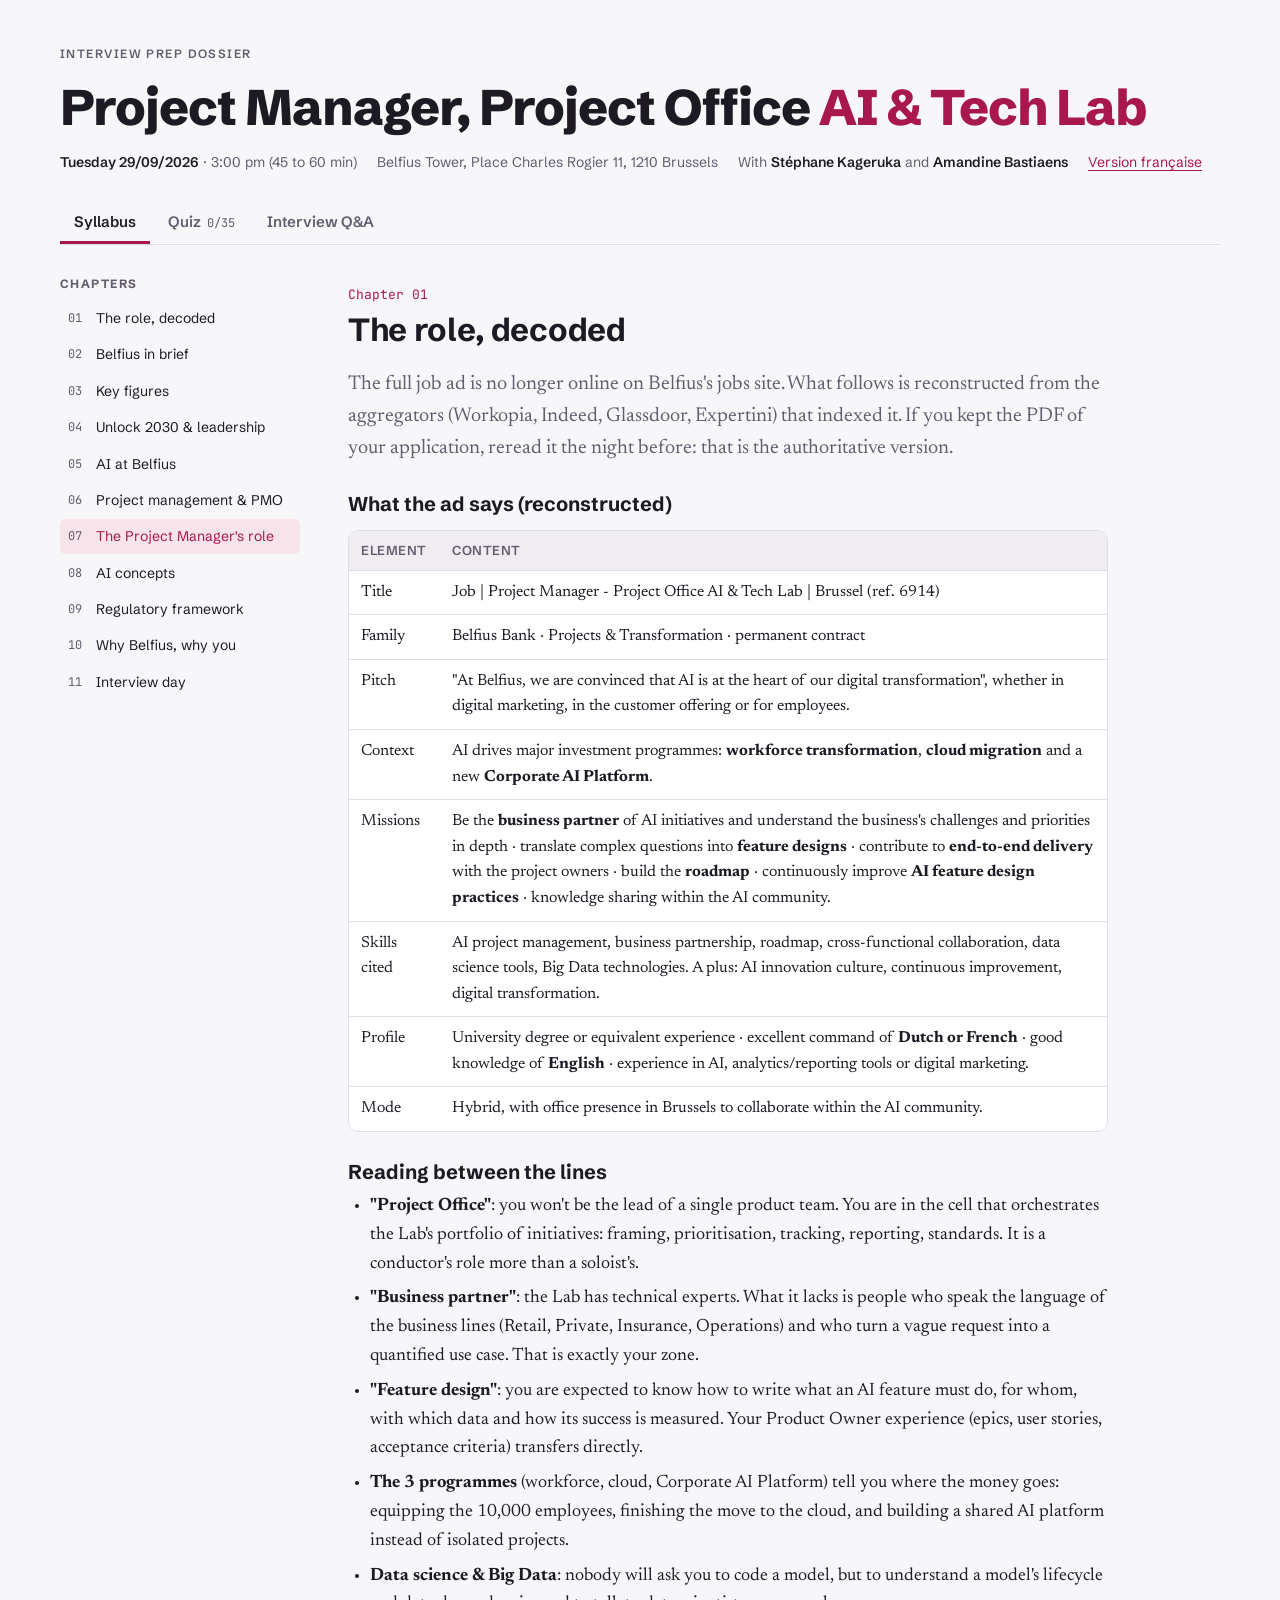
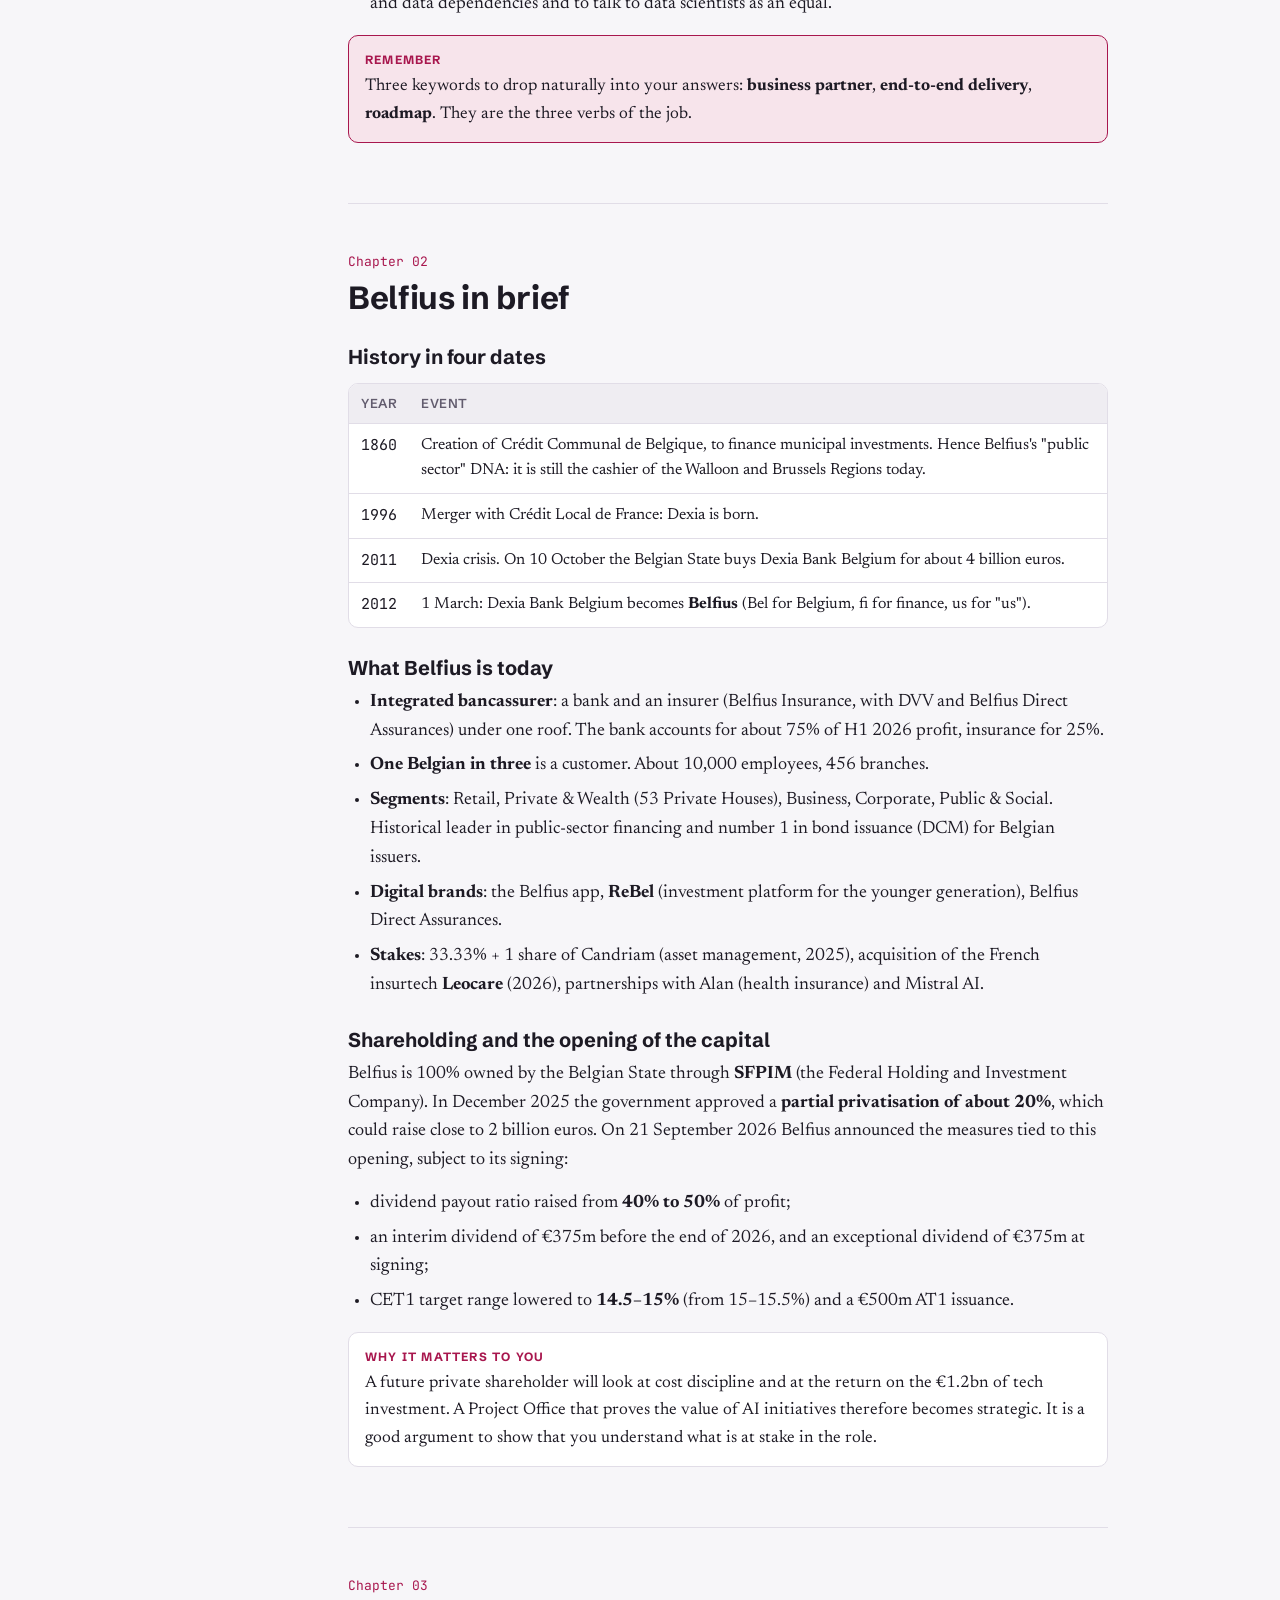
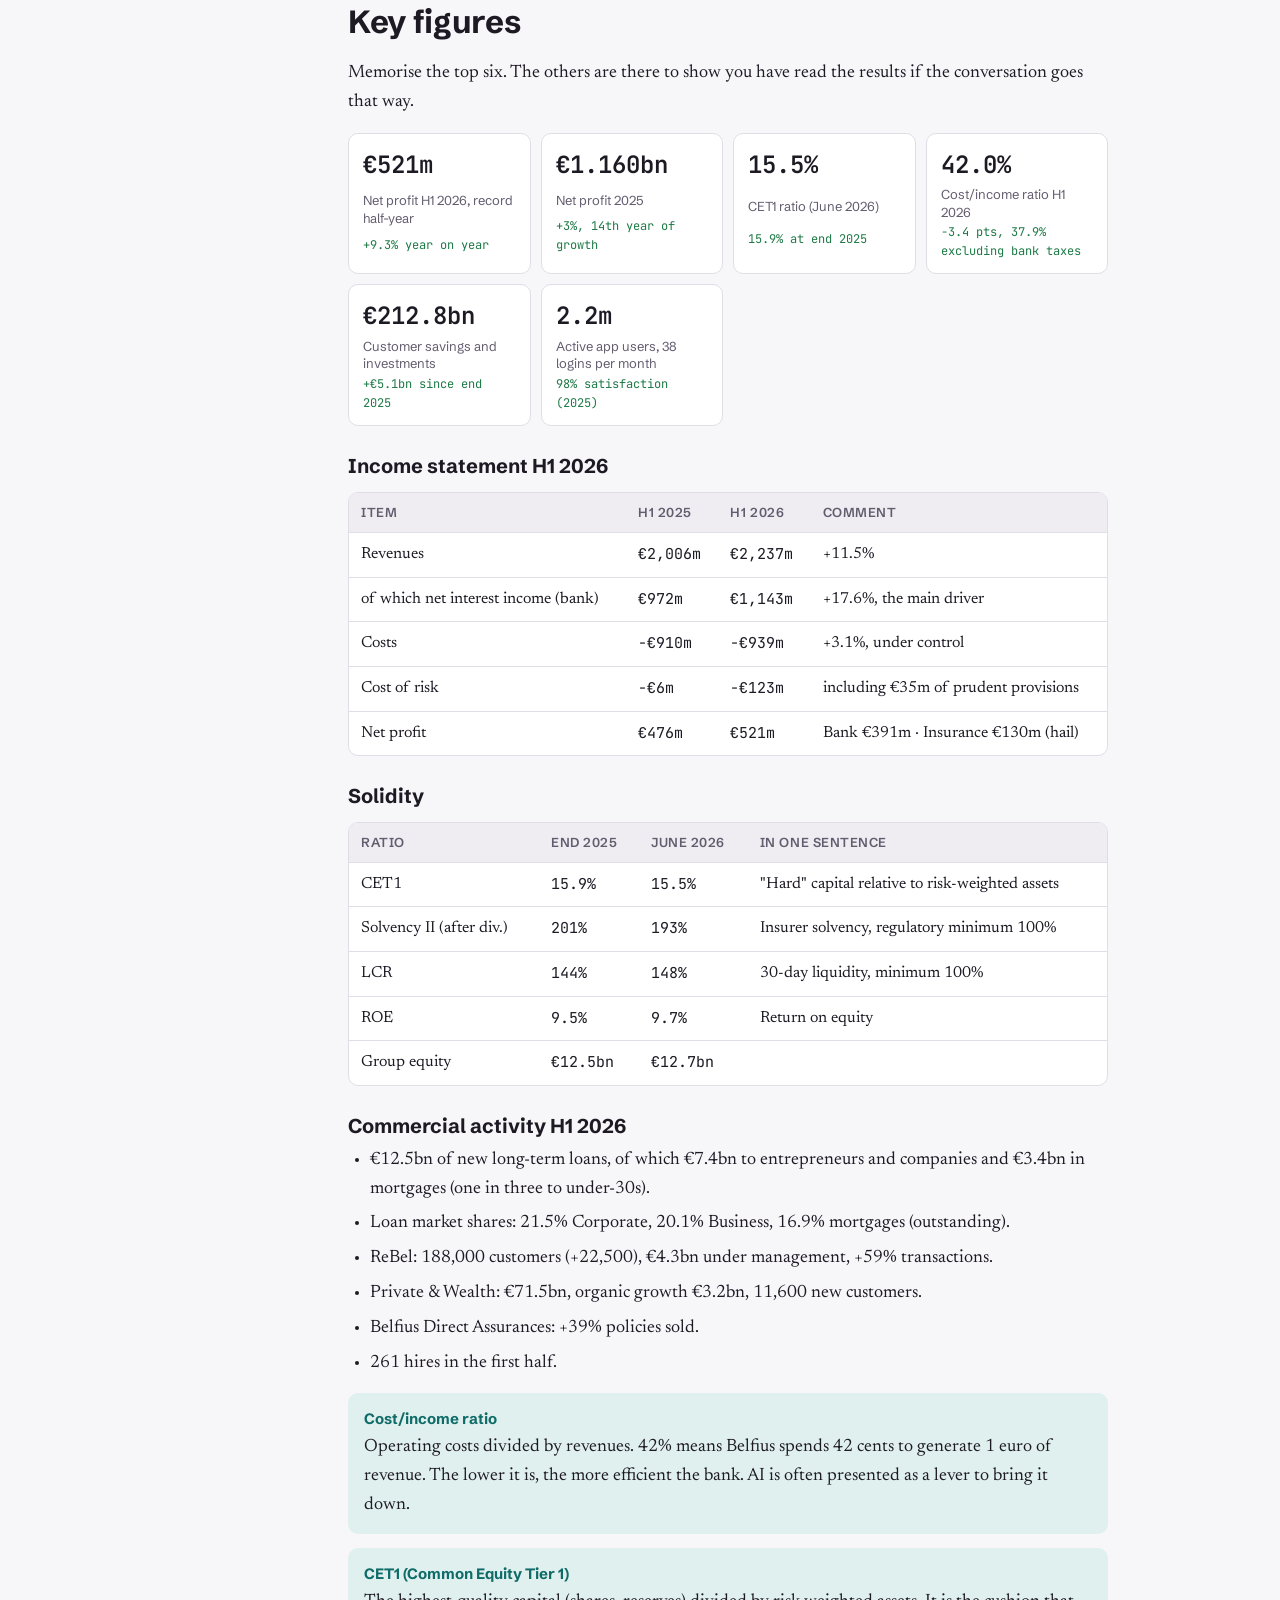
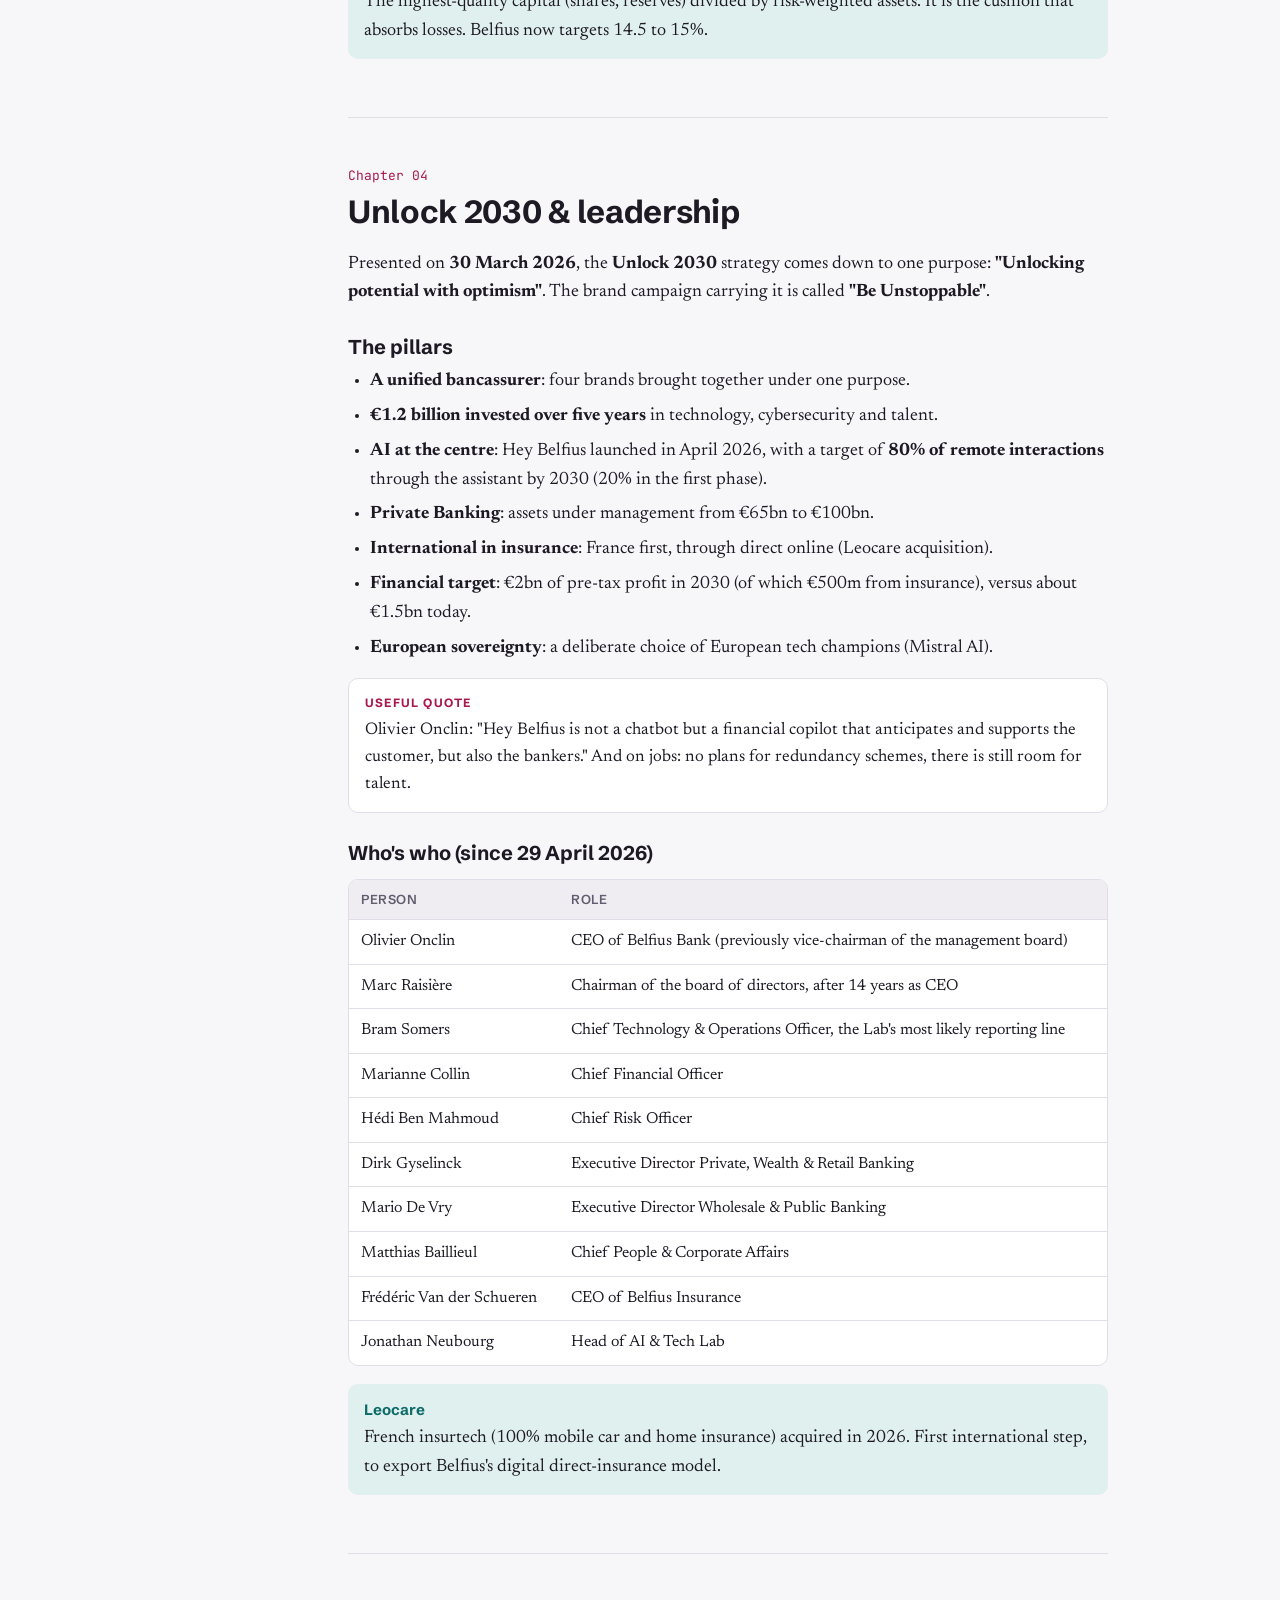
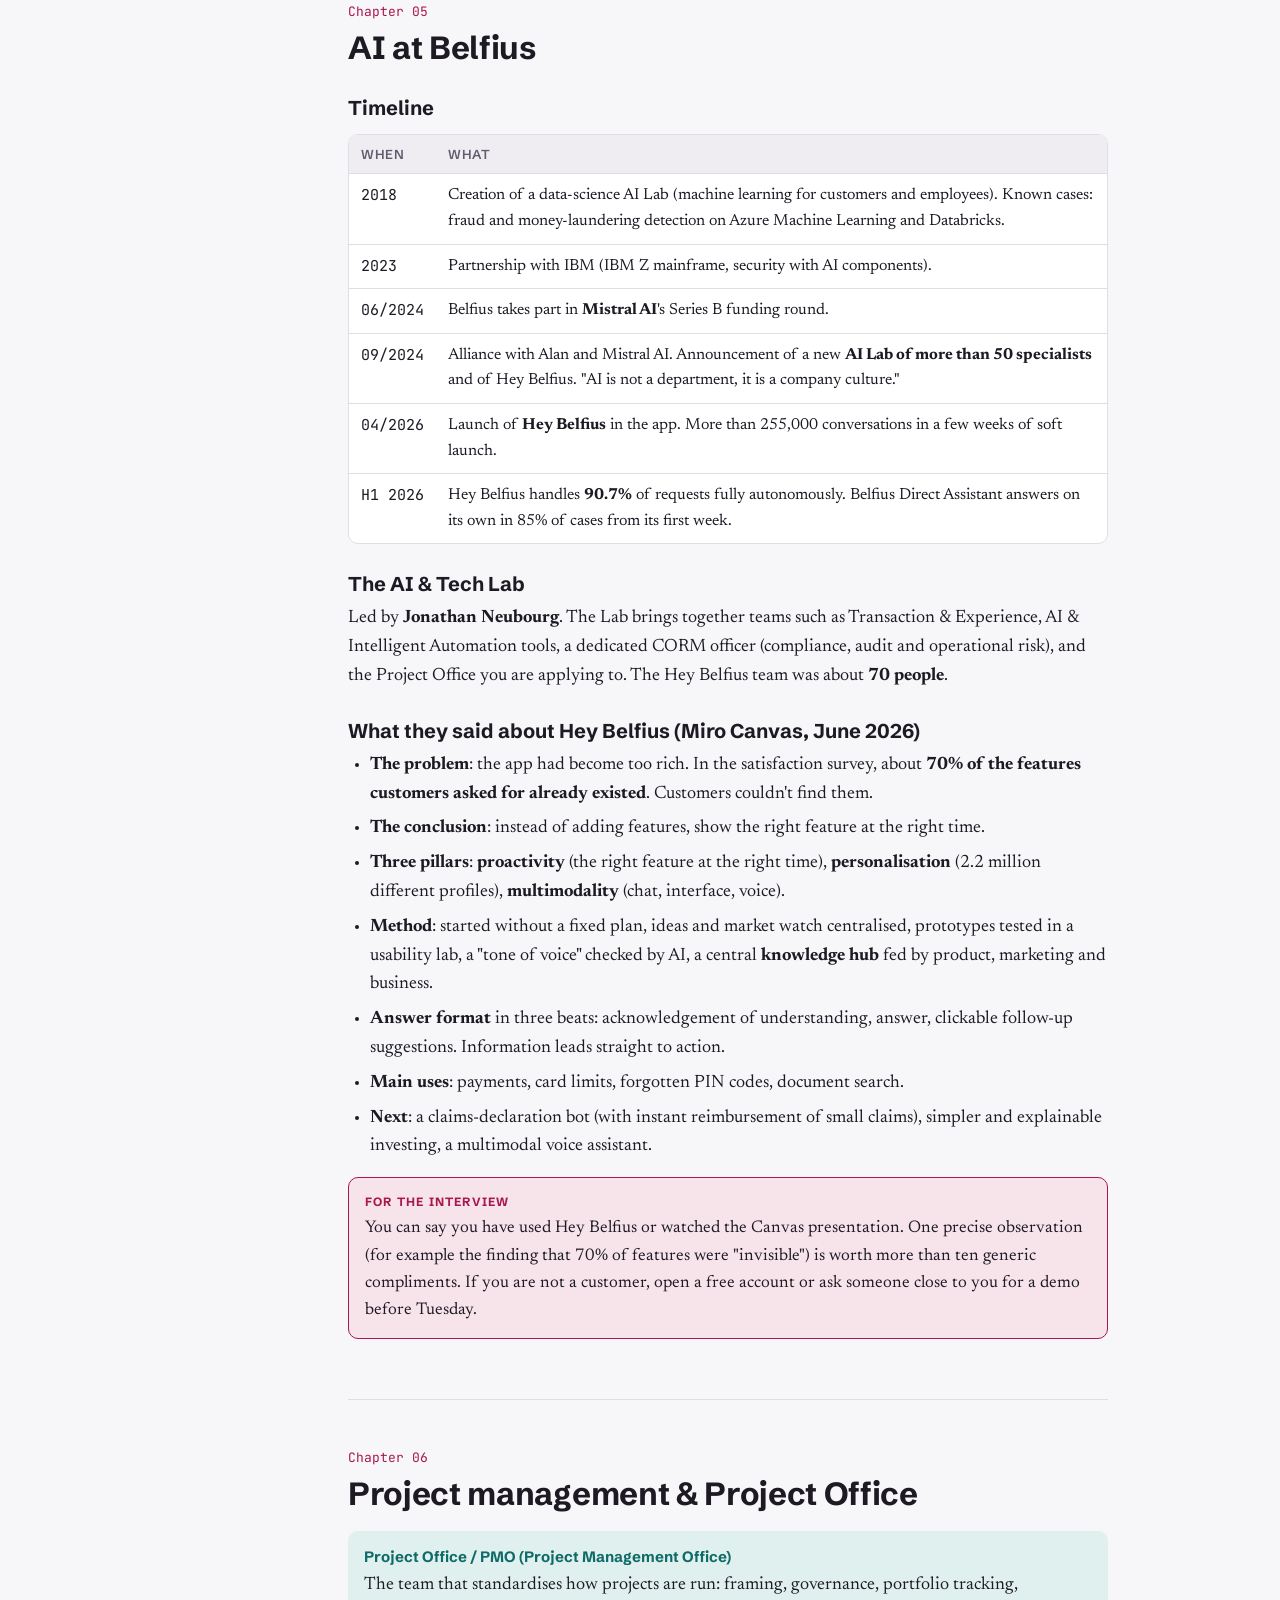
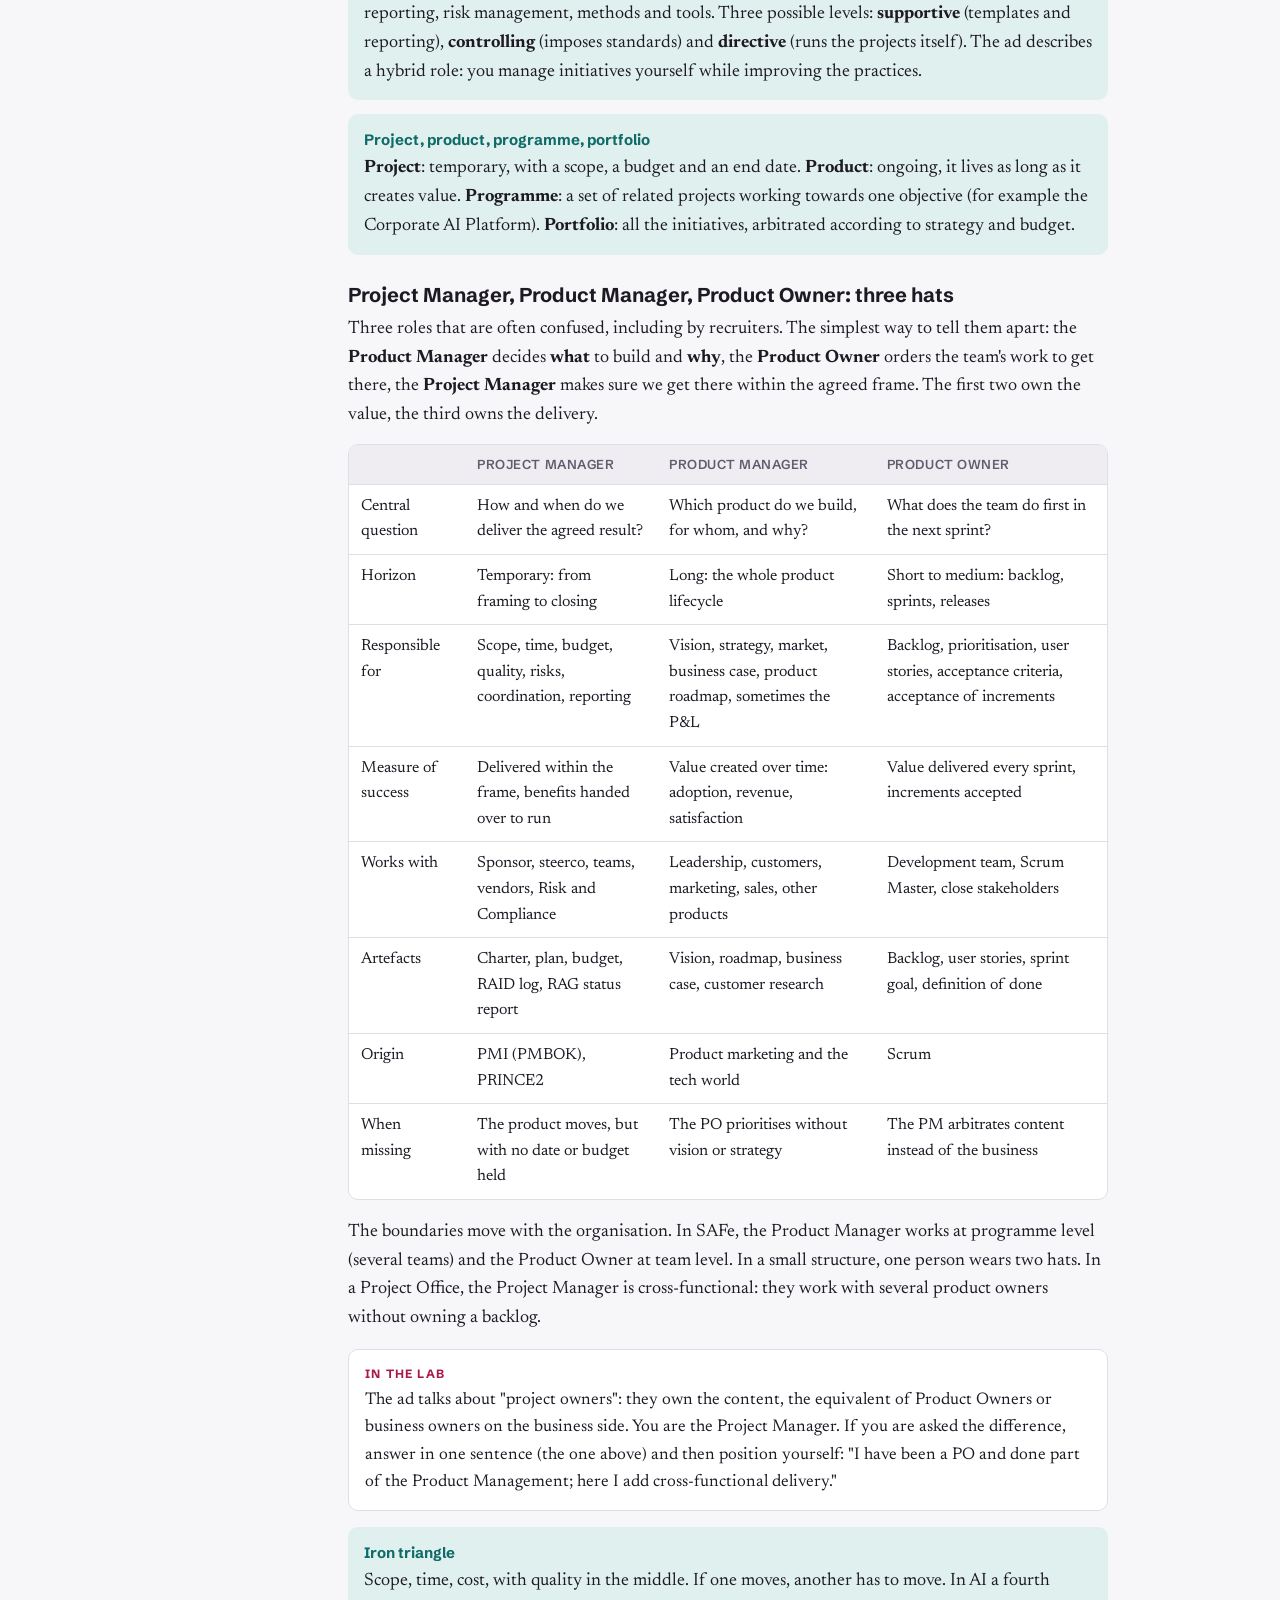
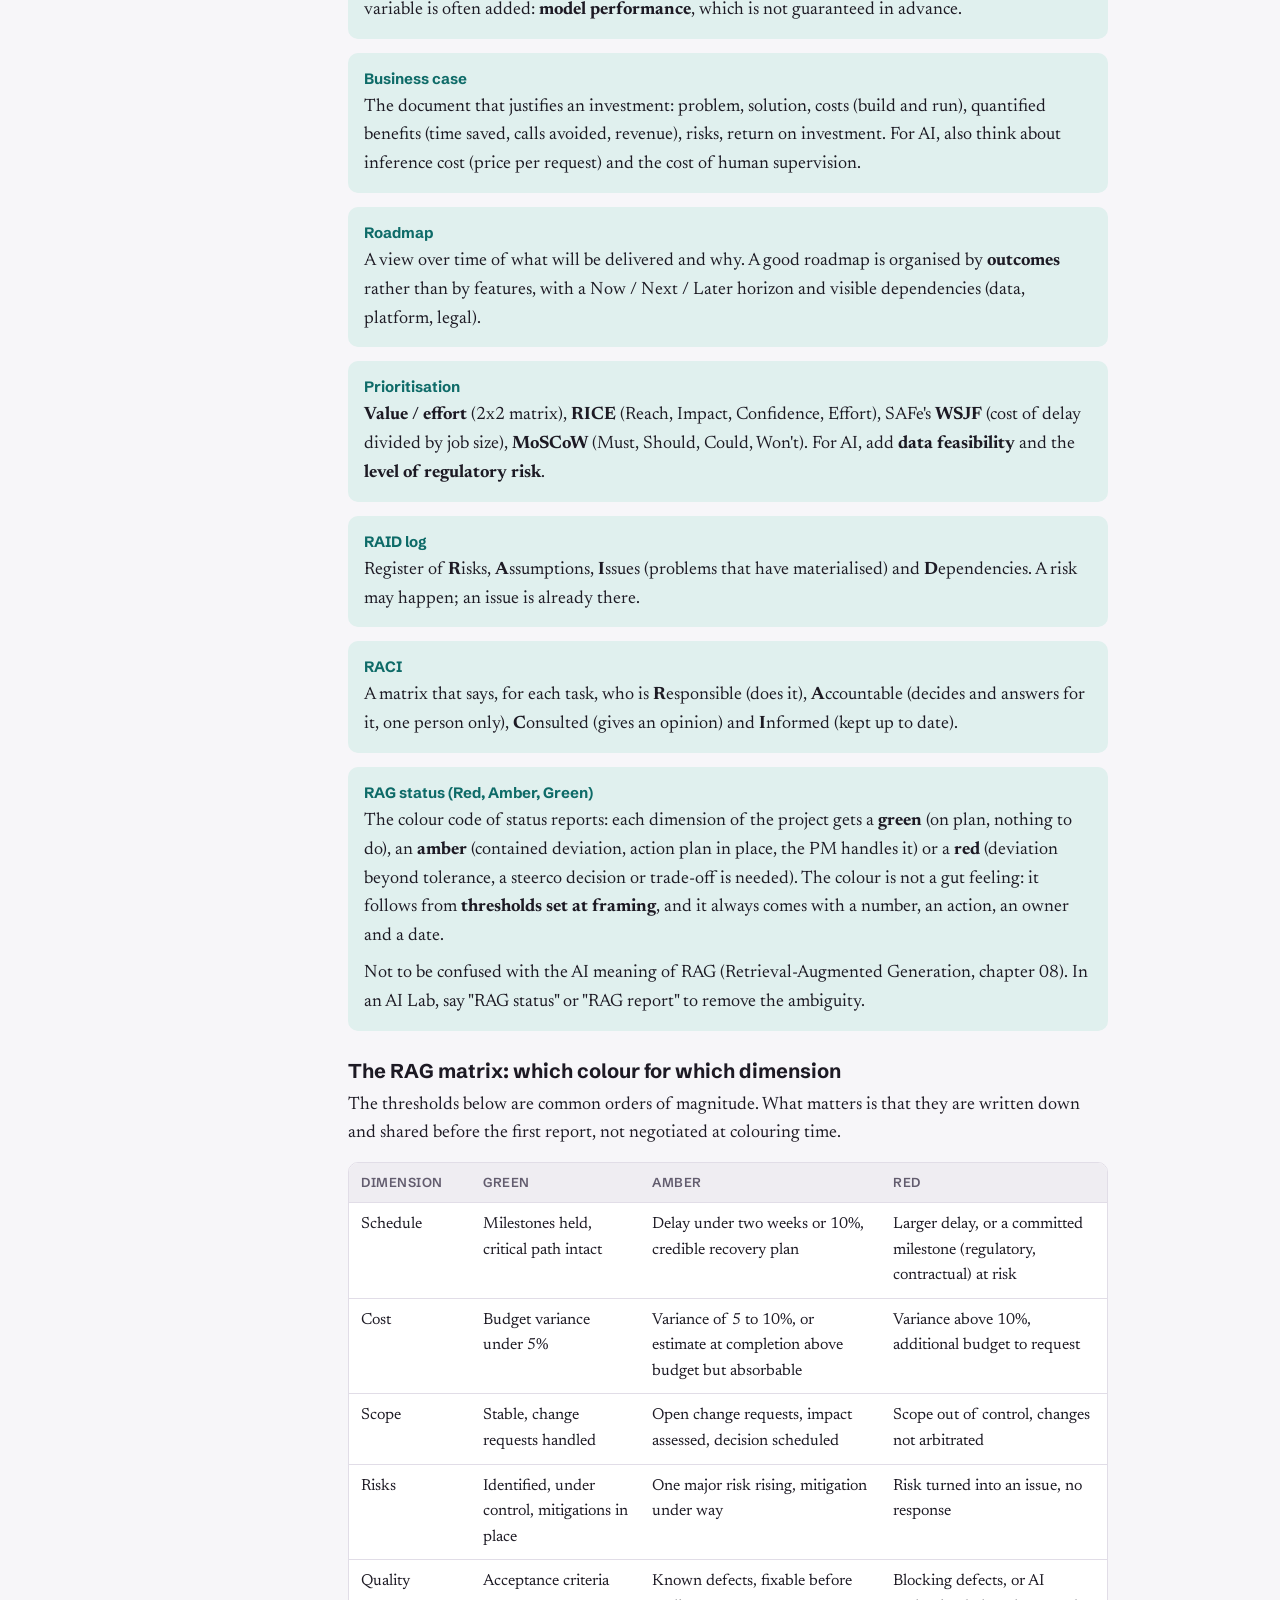
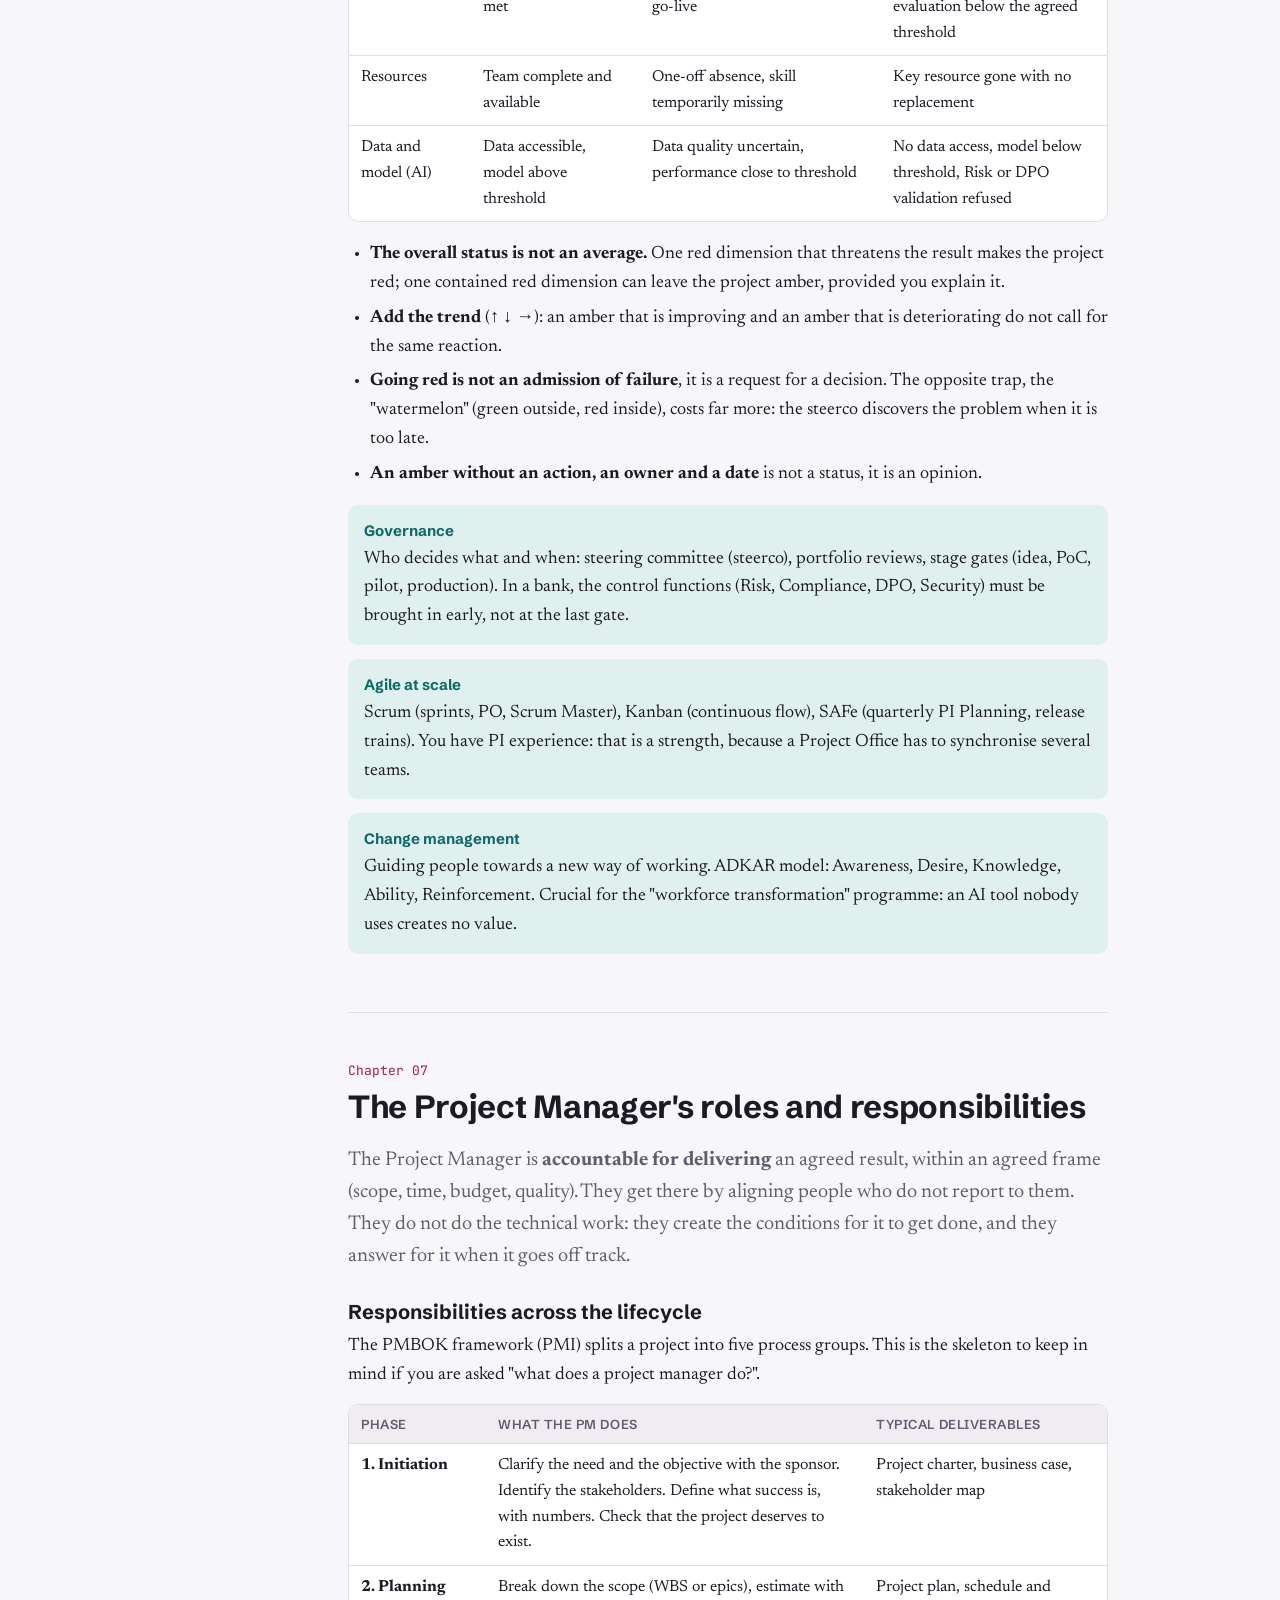
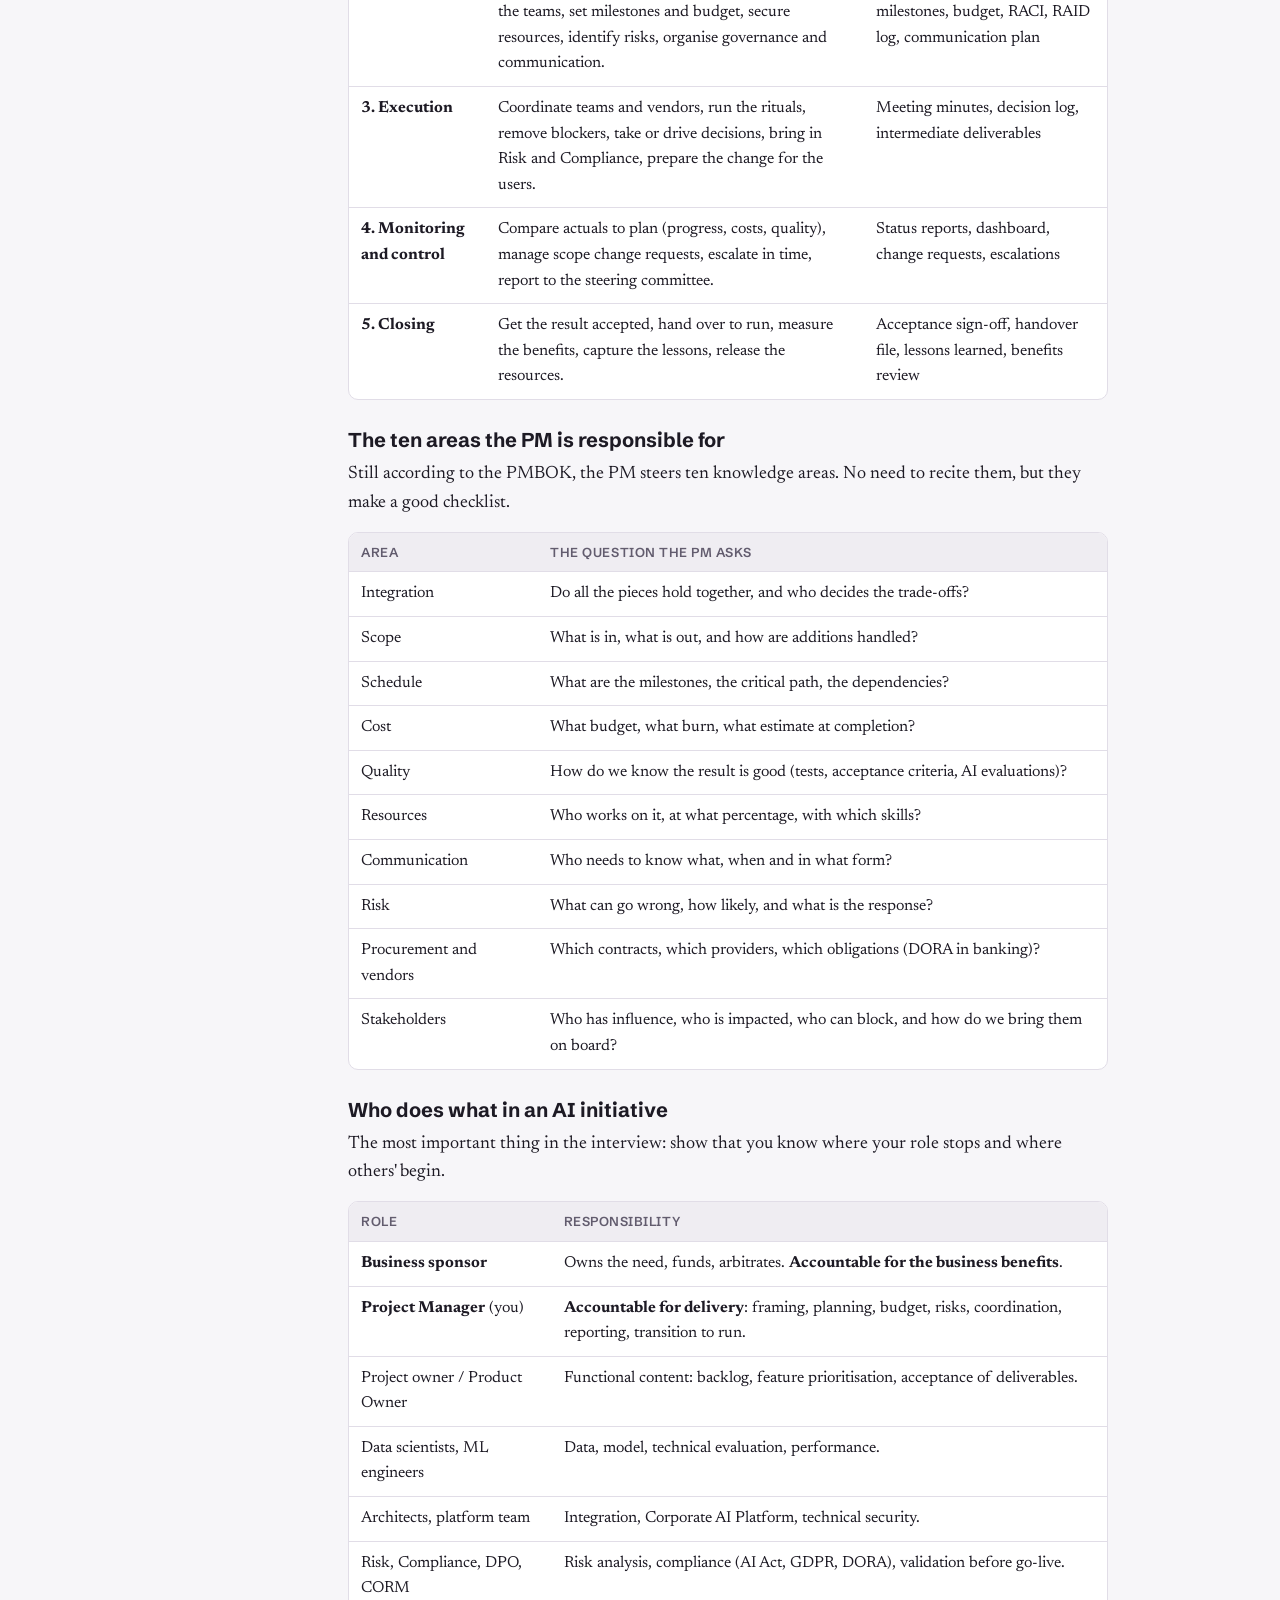
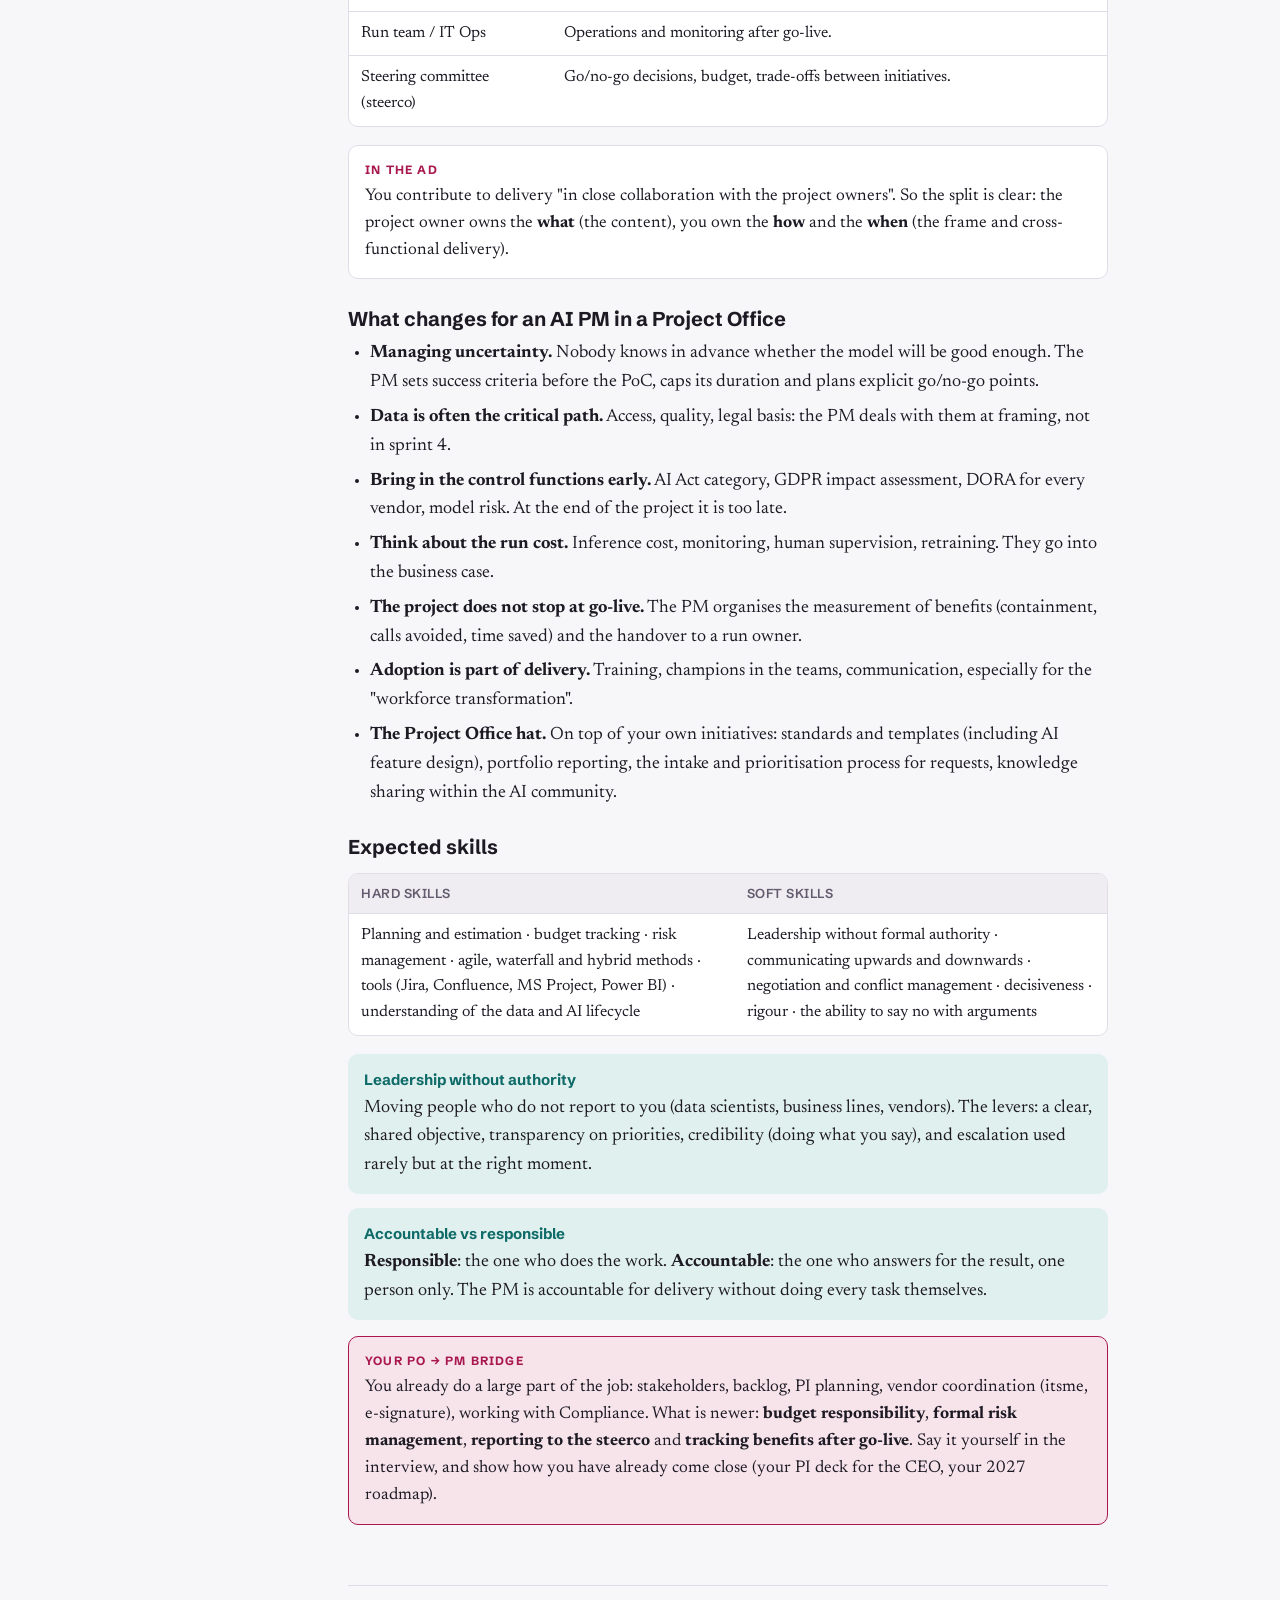
==== commit 8ea2bab4: "feat(blf/syllabus): statut RAG + matrice, comparatif Project Manager / Product Manager / Product Own" ====
--- a/blf/index.html
+++ b/blf/index.html
@@ -172,6 +172,32 @@
 .cs-weak a{font-weight:600}
 .qempty{max-width:820px;font-family:var(--display);color:var(--muted);padding:20px;text-align:center;border:1px dashed var(--line);border-radius:12px}
 .qempty[hidden]{display:none}
+
+/* set of 10 */
+.panel.inset .qbar,.panel.inset .catscore,.panel.inset .qlist,.panel.inset .qempty{display:none}
+#setpanel[hidden]{display:none}
+#setpanel{scroll-margin-top:70px}
+.setwrap{max-width:820px;display:grid;gap:16px}
+.sethead{display:flex;flex-wrap:wrap;gap:8px 16px;align-items:center;font-family:var(--display);font-size:14px}
+.sethead .stitle{font-weight:700;font-size:16px}
+.sethead .progress{flex:1 1 160px}
+.sethead .quit{margin-left:auto;background:none;border:0;color:var(--muted);cursor:pointer;font-family:var(--display);font-size:13px;text-decoration:underline;text-underline-offset:3px;padding:0}
+.sethead .quit:hover{color:var(--accent)}
+.setpick{font-family:var(--display);font-size:13px;color:var(--muted)}
+.setnav{display:flex;flex-wrap:wrap;gap:10px 16px;align-items:center}
+.setnav .hint{font-family:var(--display);font-size:13px;color:var(--muted)}
+.setres{background:var(--surface);border:1px solid var(--line);border-radius:12px;padding:22px;display:grid;gap:18px}
+.setres .stitle{font-family:var(--display);font-weight:700;font-size:18px}
+.setres .big{font-family:var(--mono);font-size:44px;font-weight:600;line-height:1;font-variant-numeric:tabular-nums}
+.setres .big small{font-size:16px;color:var(--muted);font-weight:400;font-family:var(--display);margin-left:6px}
+.setres h3{font-family:var(--display);font-size:13px;letter-spacing:.08em;text-transform:uppercase;color:var(--muted);margin:0 0 8px;font-weight:700}
+.setres .bycat{display:grid;gap:8px;font-family:var(--display);font-size:14px}
+.setres .bycat div{display:grid;grid-template-columns:1fr auto 120px;gap:10px;align-items:center}
+.setres .bycat .num{font-family:var(--mono);font-size:13px;font-variant-numeric:tabular-nums;color:var(--muted)}
+.setres ul{margin:0;padding-left:20px;font-size:16px}
+.setres li{margin-bottom:8px}
+.setres li a{font-family:var(--display);font-size:14px;font-weight:600;white-space:nowrap}
+.setres p{margin:0;color:var(--muted);font-family:var(--display);font-size:15px}
 
 /* Q&A */
 .qa-intro{max-width:760px;margin-bottom:18px}
@@ -408,13 +434,46 @@
           <header><span class="chnum">Chapter 06</span><h2>Project management &amp; Project Office</h2></header>
           <div class="def"><span class="term">Project Office / PMO (Project Management Office)</span><p>The team that standardises how projects are run: framing, governance, portfolio tracking, reporting, risk management, methods and tools. Three possible levels: <b>supportive</b> (templates and reporting), <b>controlling</b> (imposes standards) and <b>directive</b> (runs the projects itself). The ad describes a hybrid role: you manage initiatives yourself while improving the practices.</p></div>
           <div class="def"><span class="term">Project, product, programme, portfolio</span><p><b>Project</b>: temporary, with a scope, a budget and an end date. <b>Product</b>: ongoing, it lives as long as it creates value. <b>Programme</b>: a set of related projects working towards one objective (for example the Corporate AI Platform). <b>Portfolio</b>: all the initiatives, arbitrated according to strategy and budget.</p></div>
-          <div class="def"><span class="term">Project Manager, Product Owner, Product Manager</span><p>The <b>PO</b> maximises the value of a team's backlog. The <b>Product Manager</b> owns a product's vision and strategy. The <b>Project Manager</b> guarantees the delivery of a result within a frame (scope, time, budget, quality) and coordinates the stakeholders. You have been a PO and done part of the Product Manager's job; here you add the cross-functional delivery hat.</p></div>
+          <h3>Project Manager, Product Manager, Product Owner: three hats</h3>
+          <p>Three roles that are often confused, including by recruiters. The simplest way to tell them apart: the <b>Product Manager</b> decides <b>what</b> to build and <b>why</b>, the <b>Product Owner</b> orders the team's work to get there, the <b>Project Manager</b> makes sure we get there within the agreed frame. The first two own the value, the third owns the delivery.</p>
+          <div class="tbl"><table>
+            <tr><th></th><th>Project Manager</th><th>Product Manager</th><th>Product Owner</th></tr>
+            <tr><td>Central question</td><td>How and when do we deliver the agreed result?</td><td>Which product do we build, for whom, and why?</td><td>What does the team do first in the next sprint?</td></tr>
+            <tr><td>Horizon</td><td>Temporary: from framing to closing</td><td>Long: the whole product lifecycle</td><td>Short to medium: backlog, sprints, releases</td></tr>
+            <tr><td>Responsible for</td><td>Scope, time, budget, quality, risks, coordination, reporting</td><td>Vision, strategy, market, business case, product roadmap, sometimes the P&amp;L</td><td>Backlog, prioritisation, user stories, acceptance criteria, acceptance of increments</td></tr>
+            <tr><td>Measure of success</td><td>Delivered within the frame, benefits handed over to run</td><td>Value created over time: adoption, revenue, satisfaction</td><td>Value delivered every sprint, increments accepted</td></tr>
+            <tr><td>Works with</td><td>Sponsor, steerco, teams, vendors, Risk and Compliance</td><td>Leadership, customers, marketing, sales, other products</td><td>Development team, Scrum Master, close stakeholders</td></tr>
+            <tr><td>Artefacts</td><td>Charter, plan, budget, RAID log, RAG status report</td><td>Vision, roadmap, business case, customer research</td><td>Backlog, user stories, sprint goal, definition of done</td></tr>
+            <tr><td>Origin</td><td>PMI (PMBOK), PRINCE2</td><td>Product marketing and the tech world</td><td>Scrum</td></tr>
+            <tr><td>When missing</td><td>The product moves, but with no date or budget held</td><td>The PO prioritises without vision or strategy</td><td>The PM arbitrates content instead of the business</td></tr>
+          </table></div>
+          <p>The boundaries move with the organisation. In SAFe, the Product Manager works at programme level (several teams) and the Product Owner at team level. In a small structure, one person wears two hats. In a Project Office, the Project Manager is cross-functional: they work with several product owners without owning a backlog.</p>
+          <div class="note"><span class="tip">In the Lab</span>The ad talks about "project owners": they own the content, the equivalent of Product Owners or business owners on the business side. You are the Project Manager. If you are asked the difference, answer in one sentence (the one above) and then position yourself: "I have been a PO and done part of the Product Management; here I add cross-functional delivery."</div>
           <div class="def"><span class="term">Iron triangle</span><p>Scope, time, cost, with quality in the middle. If one moves, another has to move. In AI a fourth variable is often added: <b>model performance</b>, which is not guaranteed in advance.</p></div>
           <div class="def"><span class="term">Business case</span><p>The document that justifies an investment: problem, solution, costs (build and run), quantified benefits (time saved, calls avoided, revenue), risks, return on investment. For AI, also think about inference cost (price per request) and the cost of human supervision.</p></div>
           <div class="def"><span class="term">Roadmap</span><p>A view over time of what will be delivered and why. A good roadmap is organised by <b>outcomes</b> rather than by features, with a Now / Next / Later horizon and visible dependencies (data, platform, legal).</p></div>
           <div class="def"><span class="term">Prioritisation</span><p><b>Value / effort</b> (2x2 matrix), <b>RICE</b> (Reach, Impact, Confidence, Effort), SAFe's <b>WSJF</b> (cost of delay divided by job size), <b>MoSCoW</b> (Must, Should, Could, Won't). For AI, add <b>data feasibility</b> and the <b>level of regulatory risk</b>.</p></div>
           <div class="def"><span class="term">RAID log</span><p>Register of <b>R</b>isks, <b>A</b>ssumptions, <b>I</b>ssues (problems that have materialised) and <b>D</b>ependencies. A risk may happen; an issue is already there.</p></div>
           <div class="def"><span class="term">RACI</span><p>A matrix that says, for each task, who is <b>R</b>esponsible (does it), <b>A</b>ccountable (decides and answers for it, one person only), <b>C</b>onsulted (gives an opinion) and <b>I</b>nformed (kept up to date).</p></div>
+          <div class="def"><span class="term">RAG status (Red, Amber, Green)</span><p>The colour code of status reports: each dimension of the project gets a <b>green</b> (on plan, nothing to do), an <b>amber</b> (contained deviation, action plan in place, the PM handles it) or a <b>red</b> (deviation beyond tolerance, a steerco decision or trade-off is needed). The colour is not a gut feeling: it follows from <b>thresholds set at framing</b>, and it always comes with a number, an action, an owner and a date.</p><p>Not to be confused with the AI meaning of RAG (Retrieval-Augmented Generation, chapter 08). In an AI Lab, say "RAG status" or "RAG report" to remove the ambiguity.</p></div>
+          <h3>The RAG matrix: which colour for which dimension</h3>
+          <p>The thresholds below are common orders of magnitude. What matters is that they are written down and shared before the first report, not negotiated at colouring time.</p>
+          <div class="tbl"><table>
+            <tr><th>Dimension</th><th>Green</th><th>Amber</th><th>Red</th></tr>
+            <tr><td>Schedule</td><td>Milestones held, critical path intact</td><td>Delay under two weeks or 10%, credible recovery plan</td><td>Larger delay, or a committed milestone (regulatory, contractual) at risk</td></tr>
+            <tr><td>Cost</td><td>Budget variance under 5%</td><td>Variance of 5 to 10%, or estimate at completion above budget but absorbable</td><td>Variance above 10%, additional budget to request</td></tr>
+            <tr><td>Scope</td><td>Stable, change requests handled</td><td>Open change requests, impact assessed, decision scheduled</td><td>Scope out of control, changes not arbitrated</td></tr>
+            <tr><td>Risks</td><td>Identified, under control, mitigations in place</td><td>One major risk rising, mitigation under way</td><td>Risk turned into an issue, no response</td></tr>
+            <tr><td>Quality</td><td>Acceptance criteria met</td><td>Known defects, fixable before go-live</td><td>Blocking defects, or AI evaluation below the agreed threshold</td></tr>
+            <tr><td>Resources</td><td>Team complete and available</td><td>One-off absence, skill temporarily missing</td><td>Key resource gone with no replacement</td></tr>
+            <tr><td>Data and model (AI)</td><td>Data accessible, model above threshold</td><td>Data quality uncertain, performance close to threshold</td><td>No data access, model below threshold, Risk or DPO validation refused</td></tr>
+          </table></div>
+          <ul>
+            <li><b>The overall status is not an average.</b> One red dimension that threatens the result makes the project red; one contained red dimension can leave the project amber, provided you explain it.</li>
+            <li><b>Add the trend</b> (↑ ↓ →): an amber that is improving and an amber that is deteriorating do not call for the same reaction.</li>
+            <li><b>Going red is not an admission of failure</b>, it is a request for a decision. The opposite trap, the "watermelon" (green outside, red inside), costs far more: the steerco discovers the problem when it is too late.</li>
+            <li><b>An amber without an action, an owner and a date</b> is not a status, it is an opinion.</li>
+          </ul>
           <div class="def"><span class="term">Governance</span><p>Who decides what and when: steering committee (steerco), portfolio reviews, stage gates (idea, PoC, pilot, production). In a bank, the control functions (Risk, Compliance, DPO, Security) must be brought in early, not at the last gate.</p></div>
           <div class="def"><span class="term">Agile at scale</span><p>Scrum (sprints, PO, Scrum Master), Kanban (continuous flow), SAFe (quarterly PI Planning, release trains). You have PI experience: that is a strength, because a Project Office has to synchronise several teams.</p></div>
           <div class="def"><span class="term">Change management</span><p>Guiding people towards a new way of working. ADKAR model: Awareness, Desire, Knowledge, Ability, Reinforcement. Crucial for the "workforce transformation" programme: an AI tool nobody uses creates no value.</p></div>
@@ -494,7 +553,7 @@
           <header><span class="chnum">Chapter 08</span><h2>AI concepts to master</h2></header>
           <div class="def"><span class="term">AI, machine learning, generative AI</span><p><b>"Classic" machine learning</b>: a model learns to predict or classify from data (credit scoring, fraud detection, churn). <b>Generative AI</b>: a model produces content (text, image, code). At Belfius both coexist: fraud and AML on one side, Hey Belfius on the other.</p></div>
           <div class="def"><span class="term">LLM (Large Language Model)</span><p>A model trained on huge amounts of text that predicts the next word. Examples: Mistral, GPT, Claude, Llama. It only "knows" what it saw during training, hence the need to feed it the bank's information.</p></div>
-          <div class="def"><span class="term">RAG (Retrieval-Augmented Generation)</span><p>First retrieve the relevant documents from a knowledge base (Hey Belfius's "knowledge hub"), then give them to the LLM so it answers based on them. Benefits: up-to-date answers, traceable sources, fewer inventions.</p></div>
+          <div class="def"><span class="term">RAG (Retrieval-Augmented Generation)</span><p>First retrieve the relevant documents from a knowledge base (Hey Belfius's "knowledge hub"), then give them to the LLM so it answers based on them. Benefits: up-to-date answers, traceable sources, fewer inventions. Not to be confused with the <b>RAG status</b> (Red, Amber, Green) of status reports, chapter 06.</p></div>
           <div class="def"><span class="term">Hallucination</span><p>A wrong answer stated with confidence. Countermeasures: RAG and grounding in sources, guardrails, refusing to answer outside the scope, systematic evaluation, escalation to a human.</p></div>
           <div class="def"><span class="term">AI agent</span><p>An LLM that does not just answer but acts: it calls tools (banking APIs, changing a card limit, blocking a card). More powerful, therefore riskier: it needs limited permissions, confirmations and audit logs.</p></div>
           <div class="def"><span class="term">Copilot</span><p>An assistant that helps a human without replacing them (Hey Belfius for the customer, internal assistants for advisers). Internal copilots are at the heart of the "workforce transformation".</p></div>
@@ -616,8 +675,10 @@
         <span class="score" id="score">0 answered · <b>0</b> correct</span>
         <div class="progress" aria-hidden="true"><div id="bar"></div></div>
         <label class="chk"><input type="checkbox" id="onlywrong"> Only my mistakes</label>
+        <button class="btn primary" id="startset" type="button" title="Ten questions, one at a time. Mistakes and unseen questions come first; a selected category restricts the pick.">Set of 10</button>
         <button class="btn" id="resetq" type="button">Start over</button>
       </div>
+      <div id="setpanel" hidden></div>
       <section class="catscore" id="catscore" aria-label="Score by category">
         <div class="cs-head">
           <h2>Score by category</h2>
@@ -813,6 +874,123 @@
   document.getElementById('onlywrong').addEventListener('change',render);
   document.getElementById('resetq').addEventListener('click',()=>{state={};save();render();updateScore();});
   render();updateScore();
+
+  /* ---------- Set of 10 ---------- */
+  const SET_KEY='belfius-qcm-set-v1',SET_SIZE=10;
+  const qpanel=document.querySelector('#p-qcm .panel');
+  const setPanel=document.getElementById('setpanel');
+  let set=null;
+  try{set=JSON.parse(localStorage.getItem(SET_KEY)||'null')}catch(e){set=null}
+  if(set&&!(Array.isArray(set.ids)&&set.ids.length&&set.ans&&set.ids.every(i=>Q[i])))set=null;
+  function saveSet(){try{if(set)localStorage.setItem(SET_KEY,JSON.stringify(set));else localStorage.removeItem(SET_KEY)}catch(e){}}
+  function shuffle(a){for(let i=a.length-1;i>0;i--){const j=Math.floor(Math.random()*(i+1));[a[i],a[j]]=[a[j],a[i]]}return a}
+  function pickSet(){
+    const pool=Q.map((q,i)=>i).filter(i=>!catFilter||Q[i].c===catFilter);
+    const wrong=shuffle(pool.filter(i=>state[i]!==undefined&&state[i]!==Q[i].a));
+    const fresh=shuffle(pool.filter(i=>state[i]===undefined));
+    const good=shuffle(pool.filter(i=>state[i]===Q[i].a));
+    return wrong.concat(fresh,good).slice(0,SET_SIZE);
+  }
+  function el(tag,cls,txt){const e=document.createElement(tag);if(cls)e.className=cls;if(txt!==undefined)e.textContent=txt;return e;}
+  function startSet(){
+    set={ids:pickSet(),idx:0,ans:{},cat:catFilter||null};saveSet();renderSet();
+    window.scrollTo({top:document.querySelector('.tabs').offsetTop,behavior:'auto'});
+  }
+  function endSet(){set=null;saveSet();renderSet();render();updateScore();}
+  function renderSet(){
+    if(!set){qpanel.classList.remove('inset');setPanel.hidden=true;setPanel.innerHTML='';return;}
+    qpanel.classList.add('inset');setPanel.hidden=false;setPanel.innerHTML='';
+    const n=set.ids.length;
+    const wrap=el('div','setwrap');setPanel.appendChild(wrap);
+    if(set.idx>=n){renderSetResult(wrap);return;}
+    const qi=set.ids[set.idx],it=Q[qi],ans=set.ans[qi];
+    const head=el('div','sethead');
+    head.appendChild(el('span','stitle','Question {i} of {n}'.replace('{i}',set.idx+1).replace('{n}',n)));
+    const prog=el('div','progress');prog.setAttribute('aria-hidden','true');const pb=el('div');pb.style.width=(set.idx/n*100)+'%';prog.appendChild(pb);head.appendChild(prog);
+    if(set.cat&&CH[set.cat])head.appendChild(el('span','setpick','Category: '+CH[set.cat]));
+    const quit=el('button','quit','Quit the set');quit.type='button';quit.addEventListener('click',endSet);head.appendChild(quit);
+    wrap.appendChild(head);
+    const card=el('div','q');card.id='setcard';
+    card.appendChild(el('span','chiptag',CH[it.c]));
+    const h=el('h3');h.appendChild(el('span','n',String(qi+1).padStart(2,'0')));h.appendChild(el('span','',it.q));card.appendChild(h);
+    const opts=el('div','opts');
+    it.o.forEach((txt,j)=>{
+      const b=el('button','opt');b.type='button';b.appendChild(el('span','k',letters[j]));b.appendChild(el('span','',txt));
+      if(ans!==undefined){b.disabled=true;if(j===it.a)b.classList.add('right');else if(j===ans)b.classList.add('wrong');}
+      b.addEventListener('click',()=>answerSet(j));
+      opts.appendChild(b);
+    });
+    card.appendChild(opts);
+    if(ans!==undefined){
+      const ok=ans===it.a;
+      const fb=el('div','fb');
+      const p=el('p');p.appendChild(el('span','verdict '+(ok?'ok':'ko'),ok?'Correct.':'Not quite.'));p.appendChild(document.createTextNode(' '));p.appendChild(el('span','ex',it.e));fb.appendChild(p);
+      const a=el('a','','→ Review the chapter “{c}”'.replace('{c}',CH[it.c]));a.href='#'+it.c;a.dataset.goto=it.c;fb.appendChild(a);
+      card.appendChild(fb);
+    }
+    wrap.appendChild(card);
+    const nav=el('div','setnav');
+    if(ans!==undefined){
+      const nb=el('button','btn primary',set.idx+1<n?'Next question →':'See the result →');nb.type='button';nb.id='setnext';
+      nb.addEventListener('click',nextSet);nav.appendChild(nb);
+      nav.appendChild(el('span','hint','Enter or → for the next question'));
+    }else{
+      nav.appendChild(el('span','hint','Keys 1–4 (or A–D) to answer'));
+    }
+    wrap.appendChild(nav);
+  }
+  function answerSet(j){
+    if(!set||set.idx>=set.ids.length)return;
+    const qi=set.ids[set.idx];if(set.ans[qi]!==undefined)return;
+    set.ans[qi]=j;state[qi]=j;save();saveSet();updateScore();renderSet();
+  }
+  function nextSet(){
+    if(!set||set.idx>=set.ids.length)return;
+    const qi=set.ids[set.idx];if(set.ans[qi]===undefined)return;
+    set.idx++;saveSet();renderSet();
+    if(setPanel.getBoundingClientRect().top<0)setPanel.scrollIntoView({block:'start'});
+  }
+  function renderSetResult(wrap){
+    const n=set.ids.length;
+    const good=set.ids.filter(qi=>set.ans[qi]===Q[qi].a).length;
+    const pct=Math.round(good/n*100);
+    const res=el('div','setres');
+    res.appendChild(el('div','stitle','Set finished'));
+    const big=el('div','big',good+' / '+n);big.appendChild(el('small','','{p}% correct'.replace('{p}',pct)));res.appendChild(big);
+    const cats={};set.ids.forEach(qi=>{const c=Q[qi].c;cats[c]=cats[c]||{t:0,g:0};cats[c].t++;if(set.ans[qi]===Q[qi].a)cats[c].g++;});
+    const bc=el('div');bc.appendChild(el('h3','','By category'));const grid=el('div','bycat');
+    Object.keys(CH).filter(c=>cats[c]).forEach(c=>{
+      const row=el('div');row.appendChild(el('span','',CH[c]));row.appendChild(el('span','num',cats[c].g+'/'+cats[c].t));
+      const bar=el('span','cs-bar');const g=el('span','g');g.style.width=(cats[c].g/cats[c].t*100)+'%';const b=el('span','b');b.style.width=((cats[c].t-cats[c].g)/cats[c].t*100)+'%';bar.appendChild(g);bar.appendChild(b);row.appendChild(bar);
+      grid.appendChild(row);
+    });
+    bc.appendChild(grid);res.appendChild(bc);
+    const missed=set.ids.filter(qi=>set.ans[qi]!==Q[qi].a);
+    const mw=el('div');mw.appendChild(el('h3','','To review'));
+    if(!missed.length){mw.appendChild(el('p','','Perfect set, nothing to review.'));}
+    else{
+      const ul=el('ul');
+      missed.forEach(qi=>{const li=el('li');li.appendChild(el('span','',String(qi+1).padStart(2,'0')+' · '+Q[qi].q+' '));const a=el('a','','→ Review “{c}”'.replace('{c}',CH[Q[qi].c]));a.href='#'+Q[qi].c;a.dataset.goto=Q[qi].c;li.appendChild(a);ul.appendChild(li);});
+      mw.appendChild(ul);
+    }
+    res.appendChild(mw);
+    const nav=el('div','setnav');
+    const again=el('button','btn primary','New set of 10');again.type='button';again.addEventListener('click',startSet);nav.appendChild(again);
+    const back=el('button','btn','Back to the full list');back.type='button';back.addEventListener('click',endSet);nav.appendChild(back);
+    res.appendChild(nav);
+    wrap.appendChild(res);
+  }
+  document.getElementById('startset').addEventListener('click',startSet);
+  document.addEventListener('keydown',e=>{
+    if(!set||panels.qcm.hidden||setPanel.hidden)return;
+    if(e.target&&/^(input|textarea|select)$/i.test(e.target.tagName))return;
+    if(e.metaKey||e.ctrlKey||e.altKey)return;
+    const k=e.key;let j=-1;
+    if(/^[1-4]$/.test(k))j=+k-1;else if(/^[a-dA-D]$/.test(k))j=k.toUpperCase().charCodeAt(0)-65;
+    if(j>=0){const b=setPanel.querySelectorAll('.opt')[j];if(b&&!b.disabled){e.preventDefault();b.click();}return;}
+    if(k==='Enter'||k==='ArrowRight'){const nb=document.getElementById('setnext');if(nb){e.preventDefault();nb.click();}}
+  });
+  if(set)renderSet();
 
   /* ---------- Q&A data ---------- */
   const QA=[
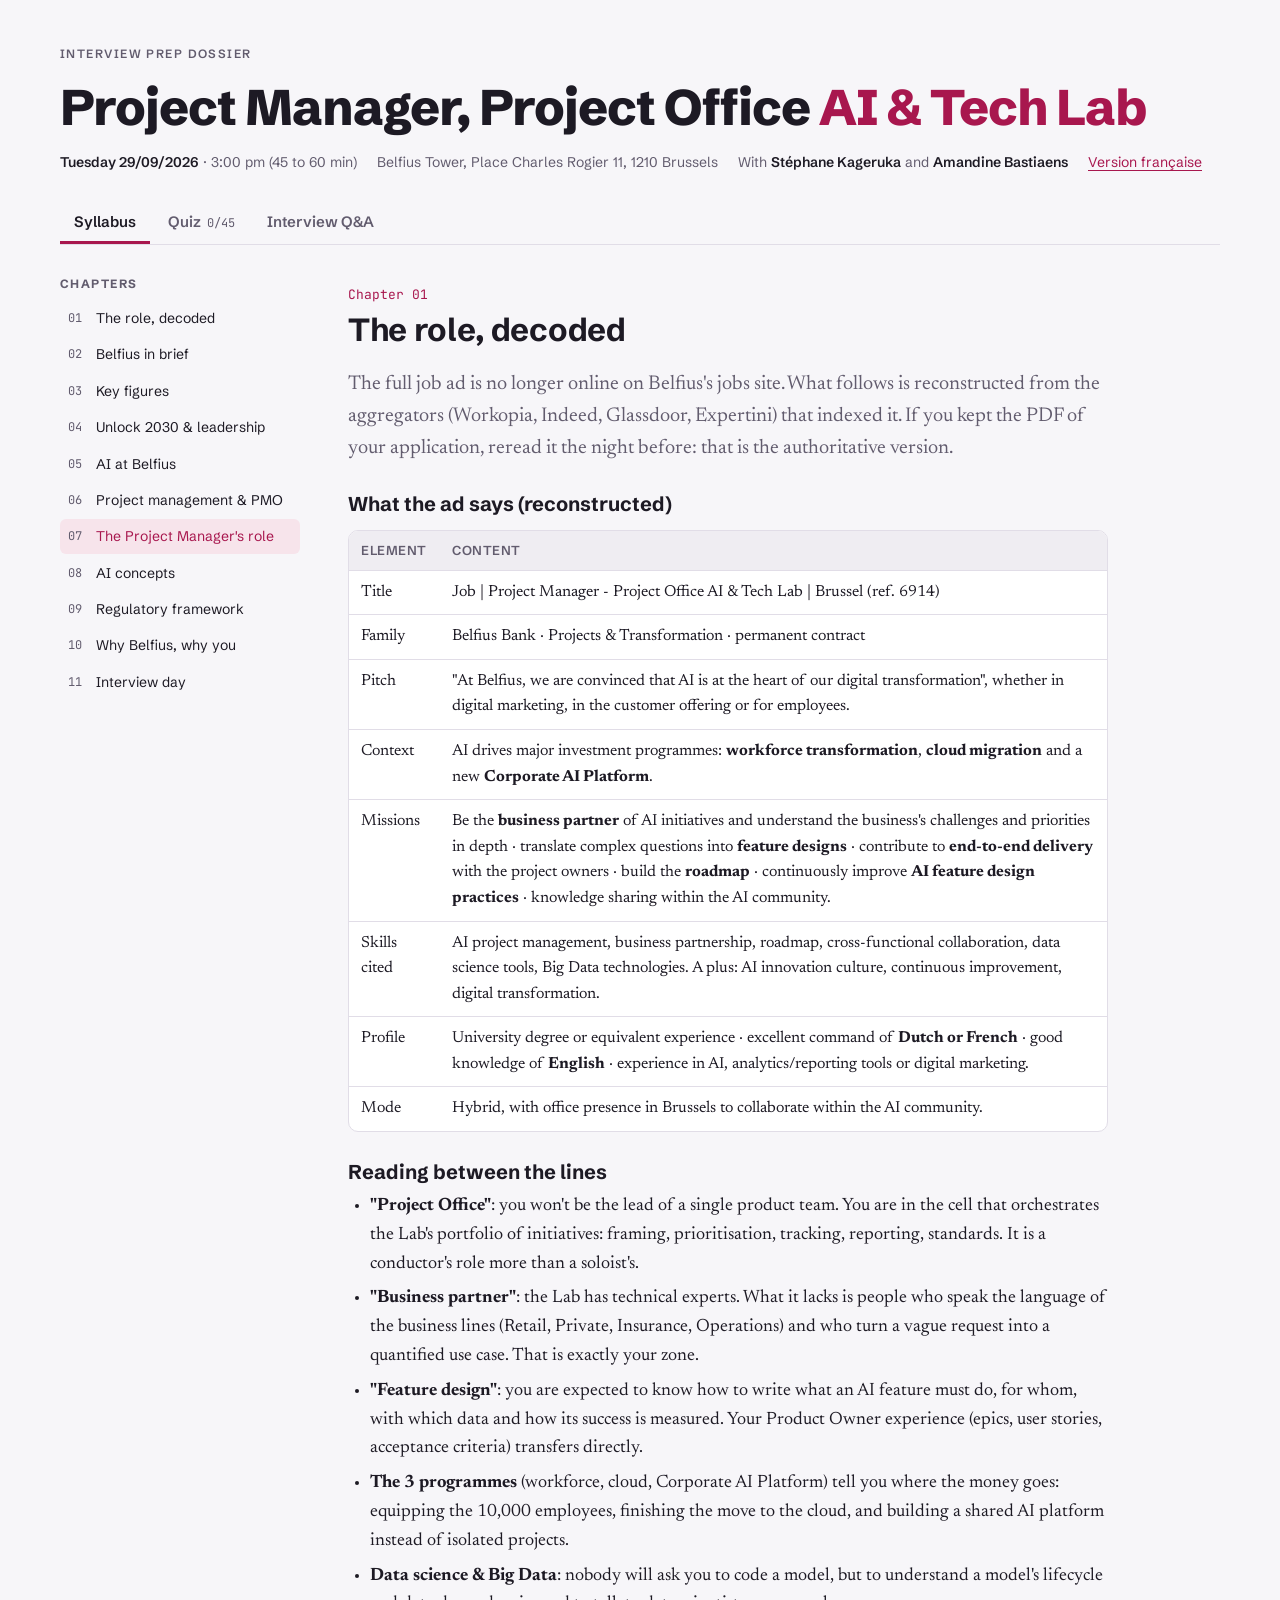
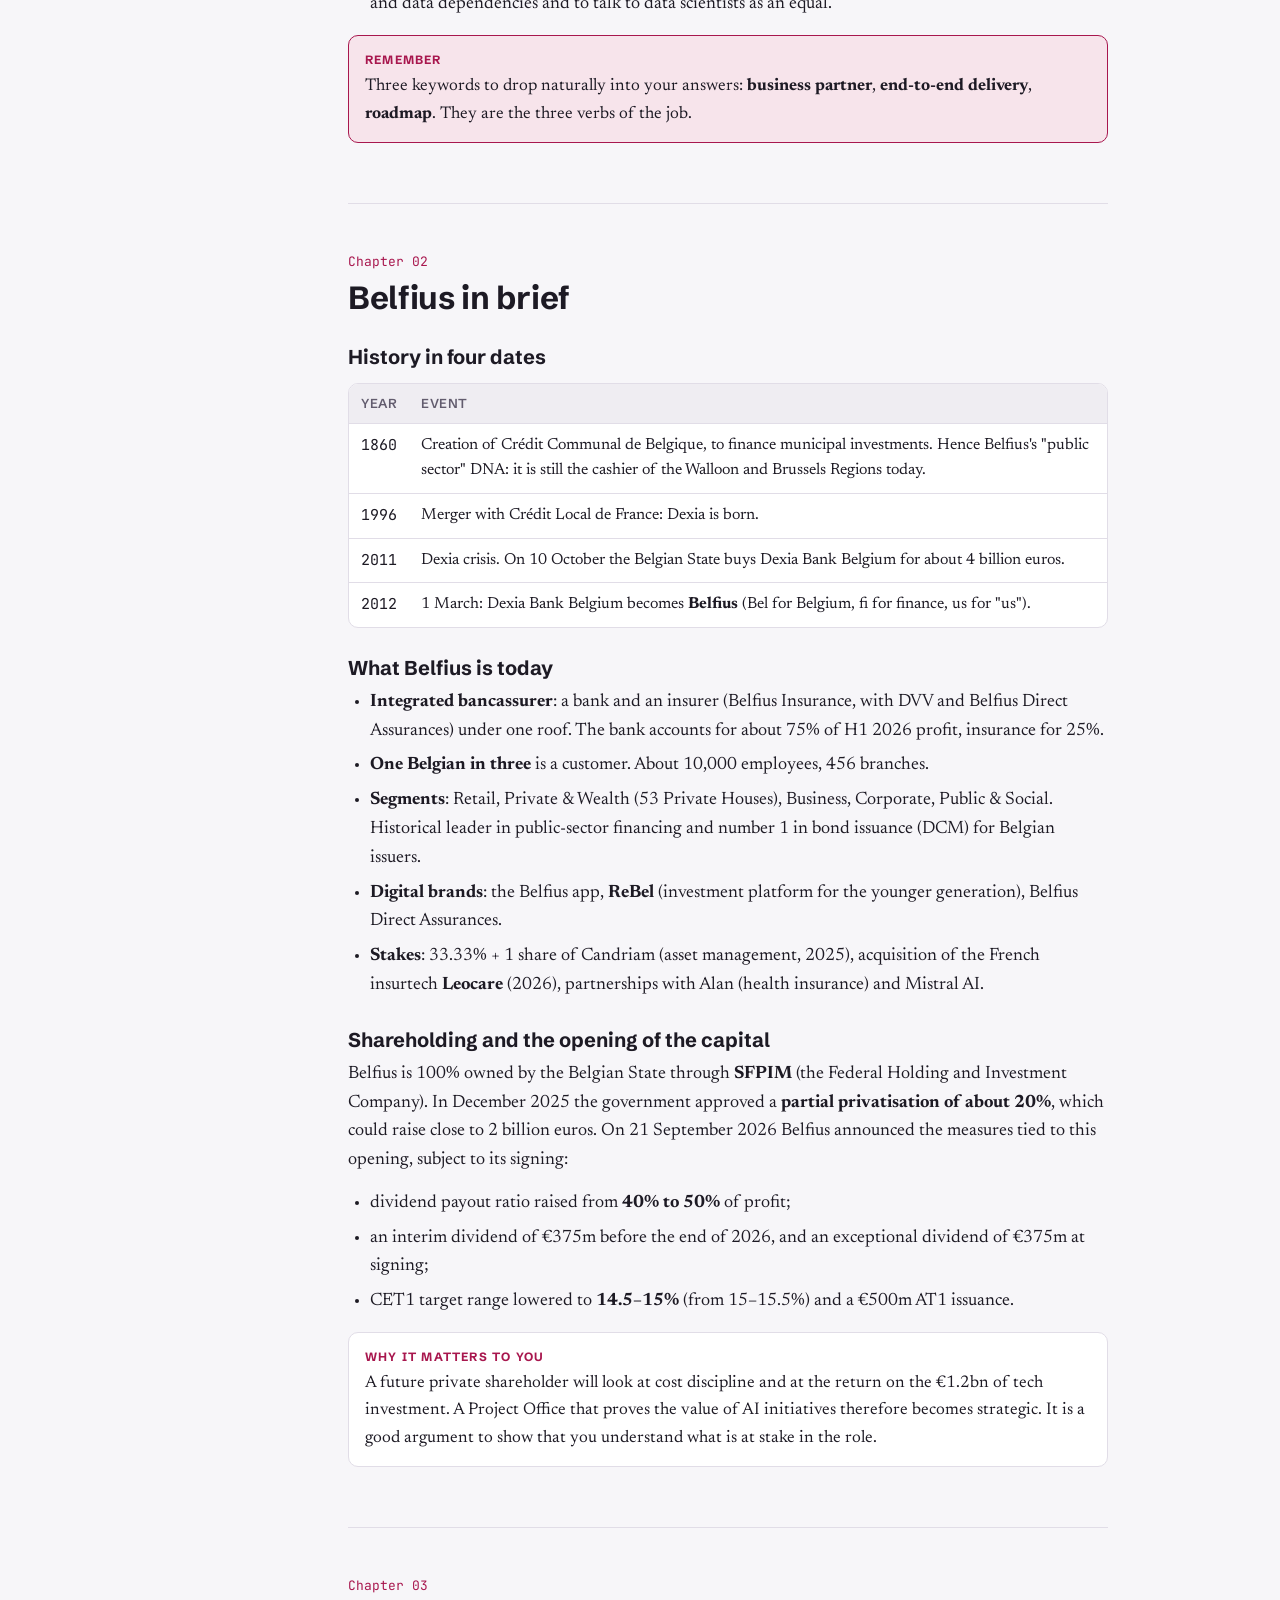
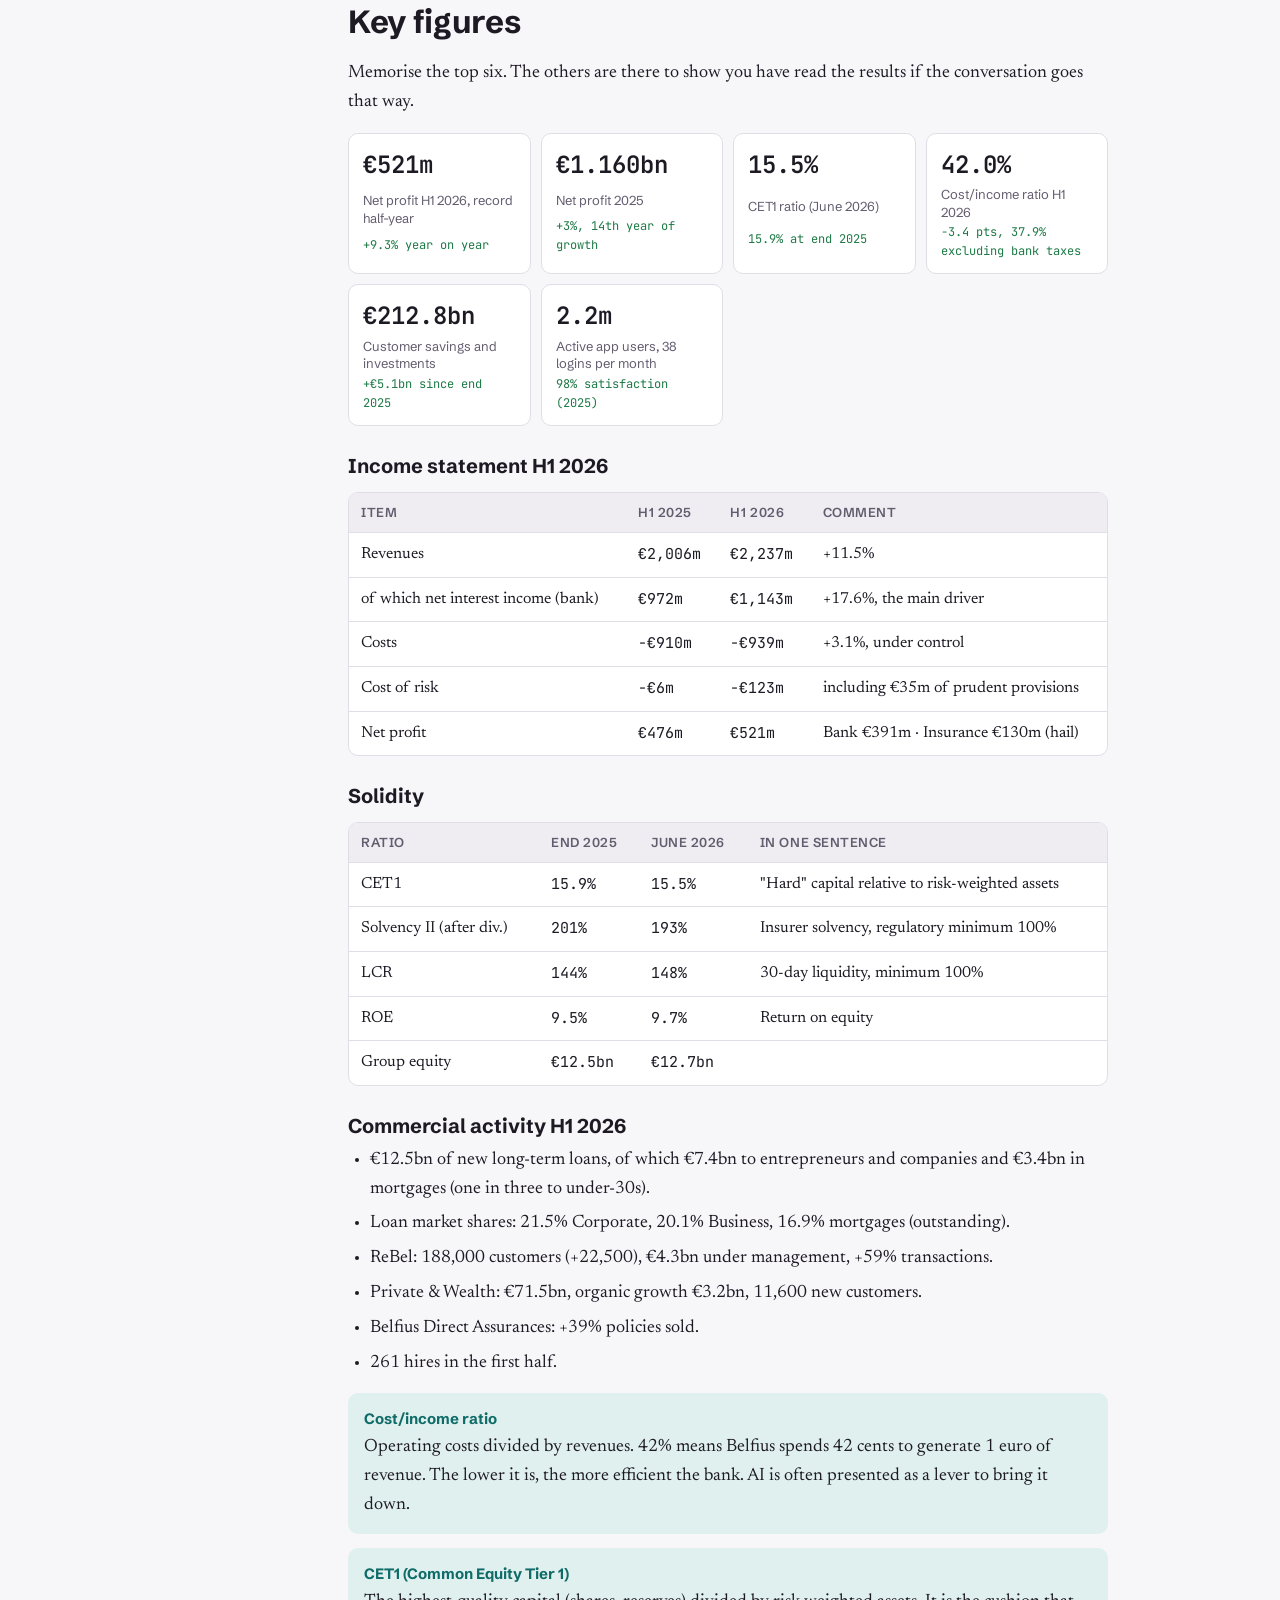
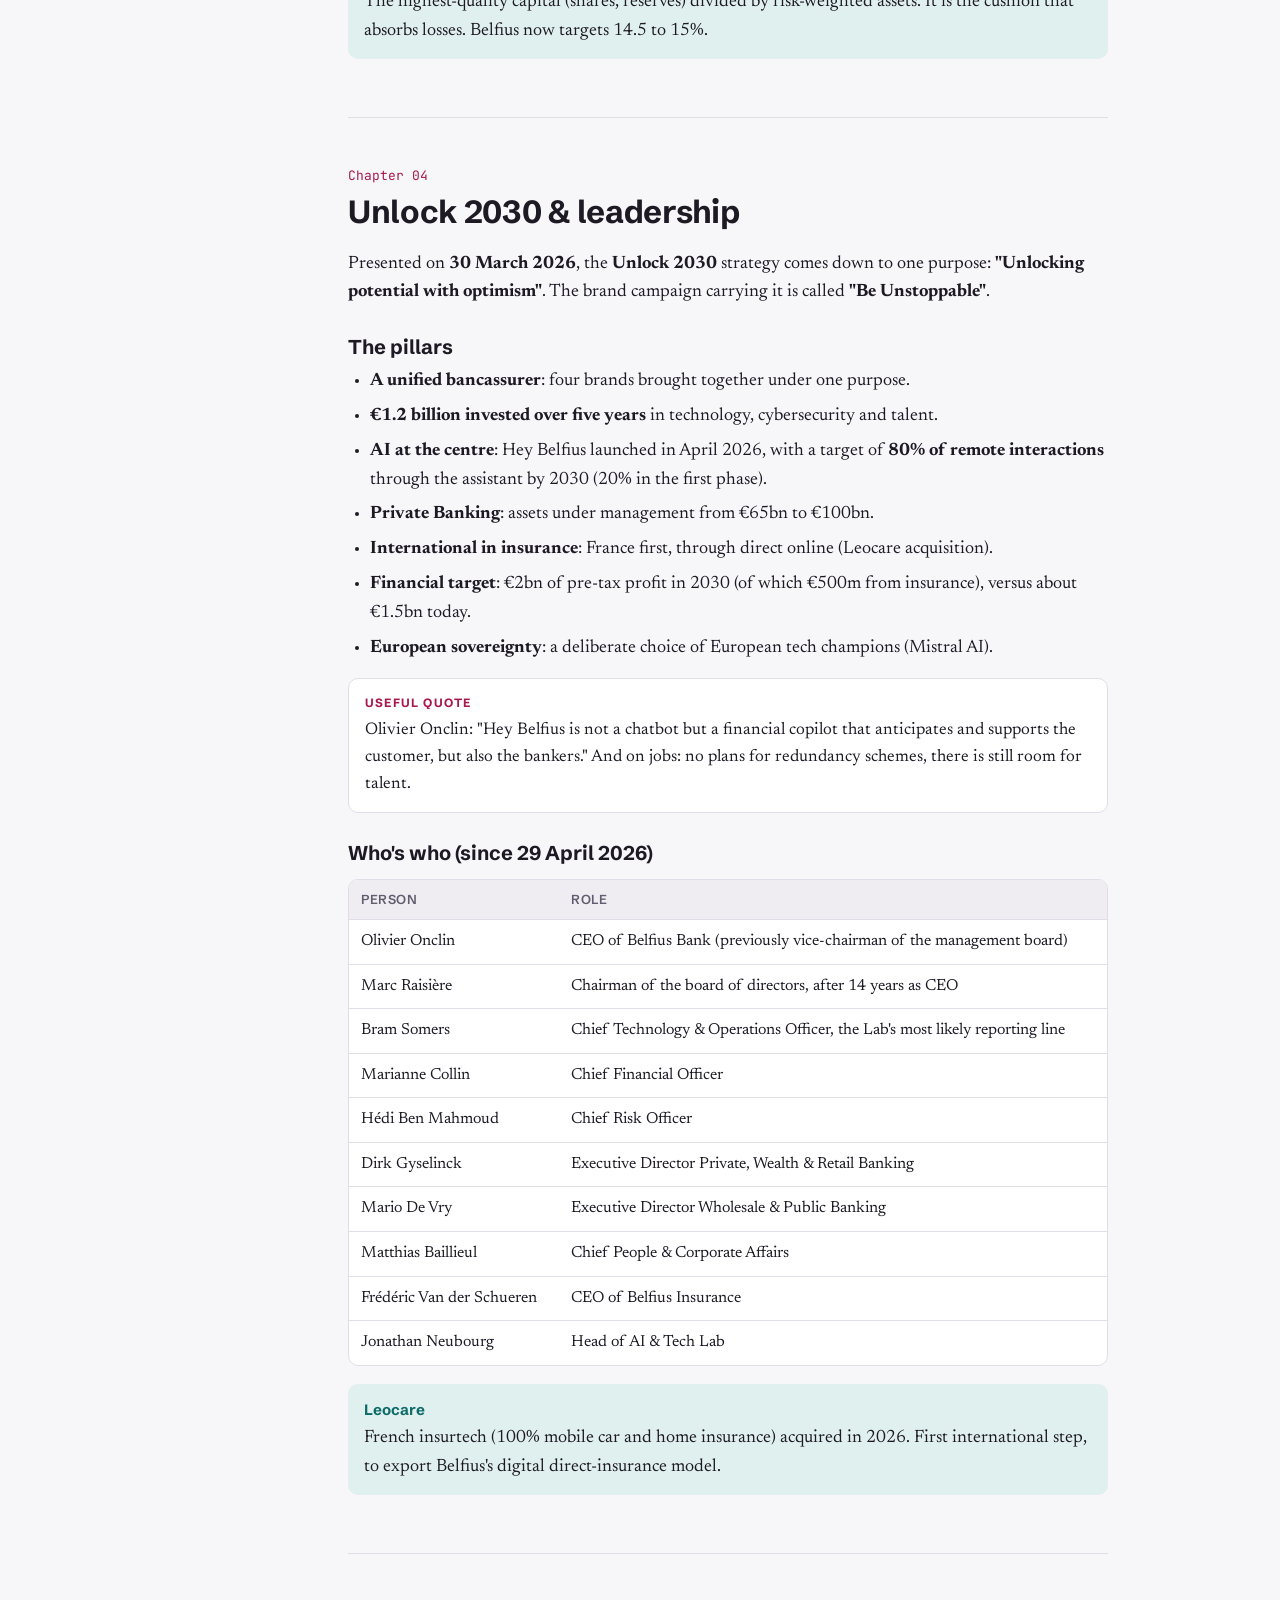
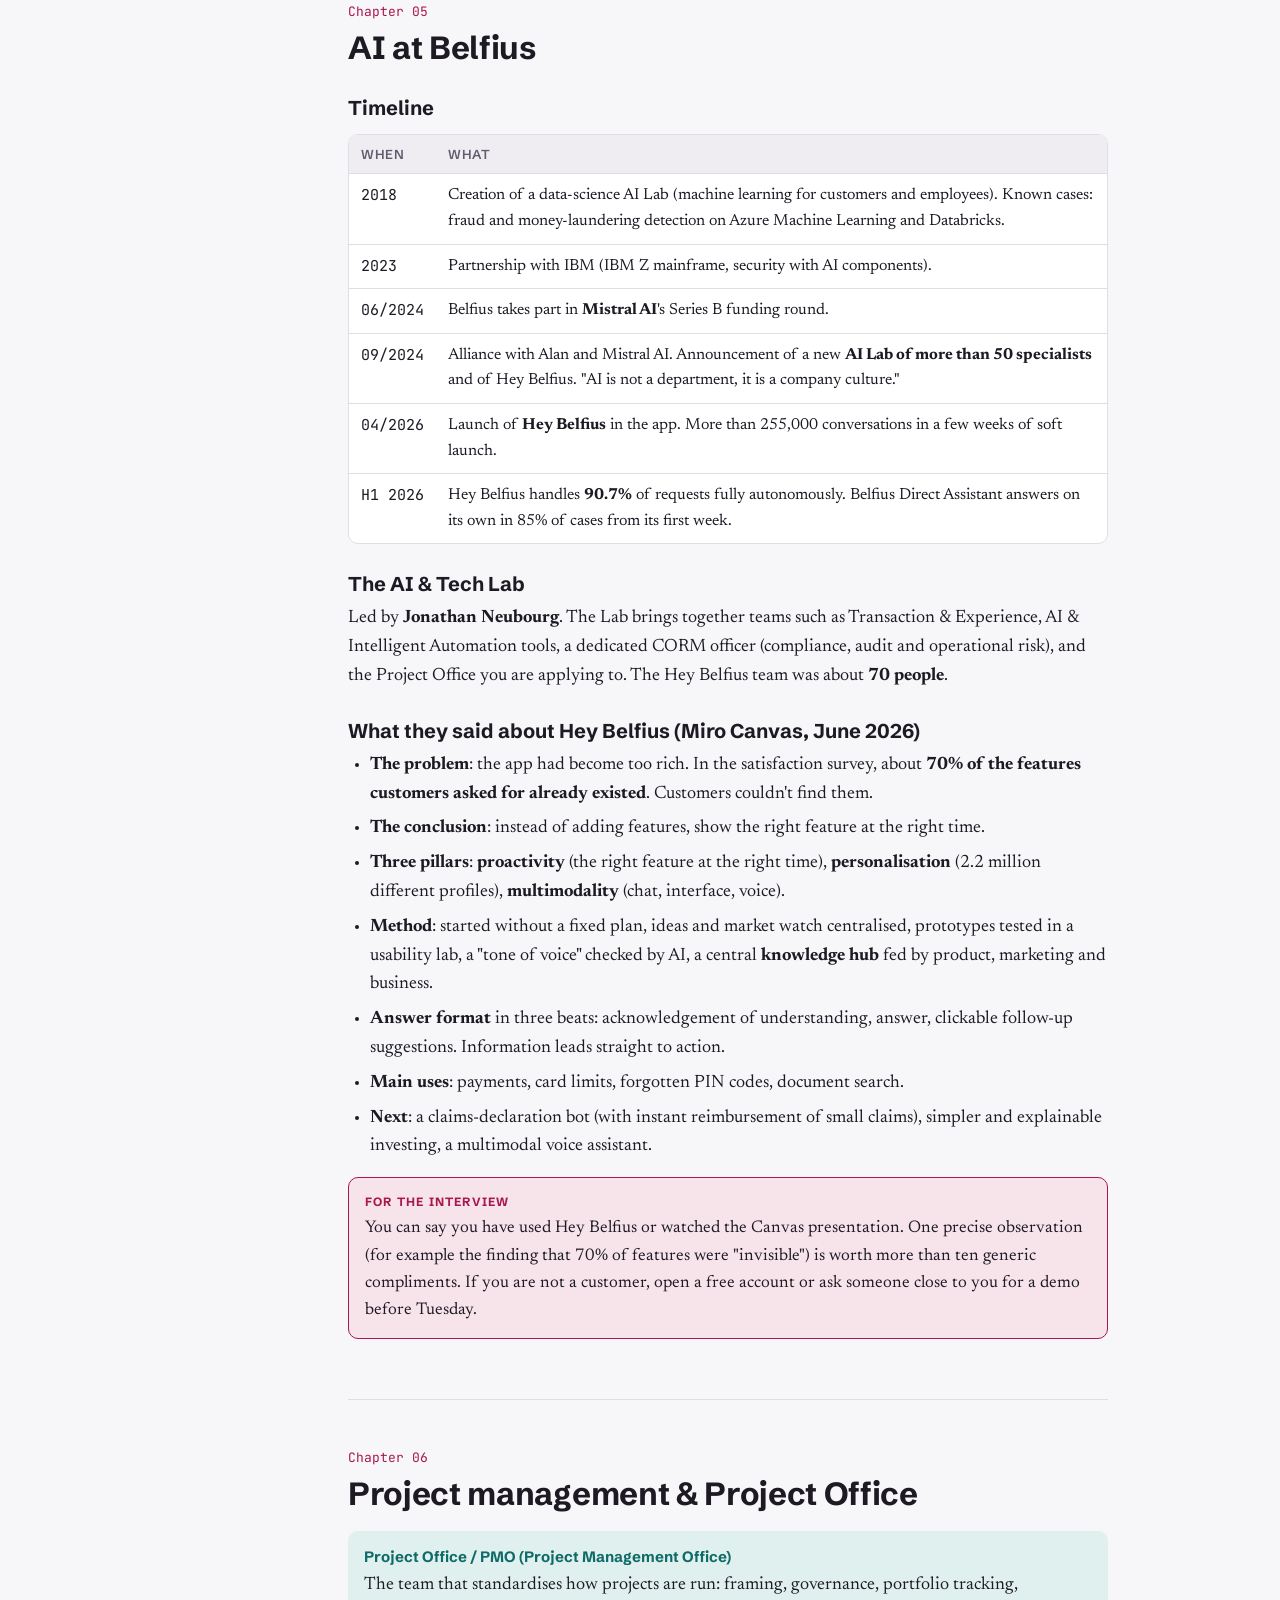
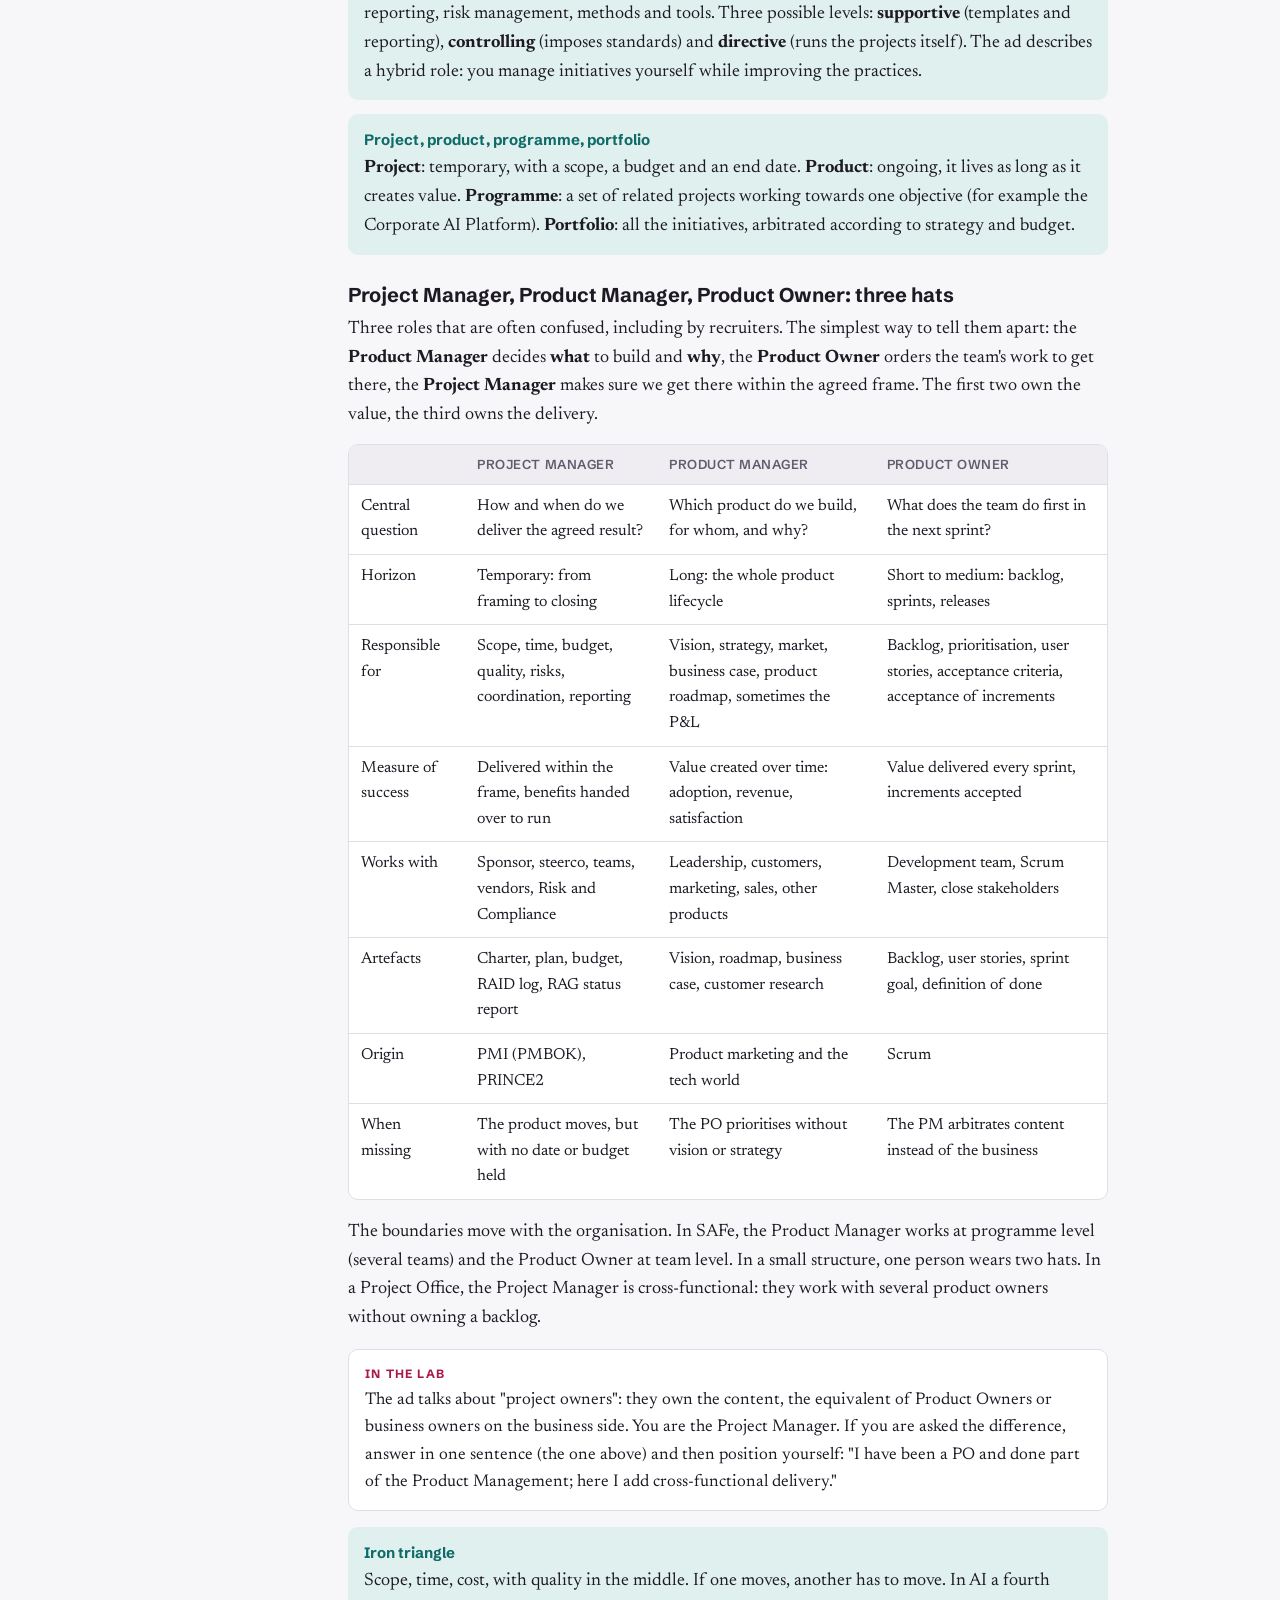
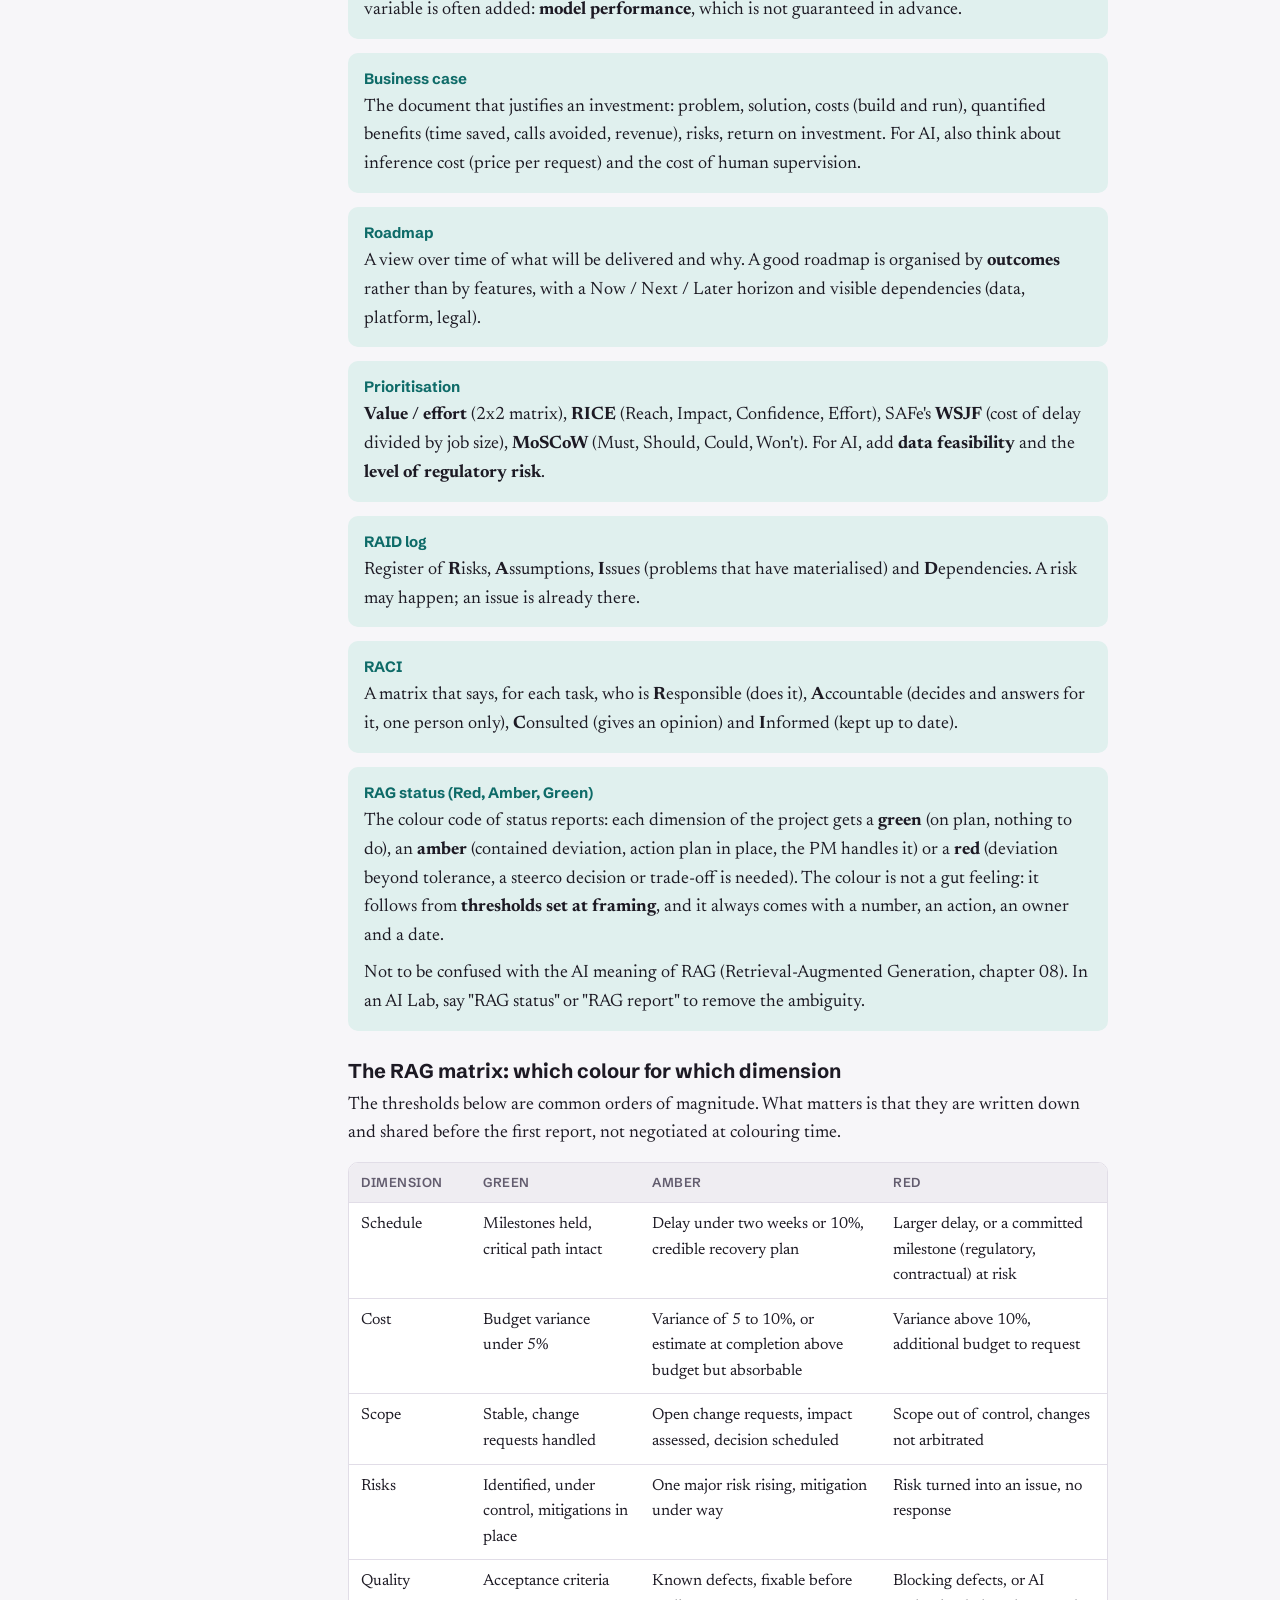
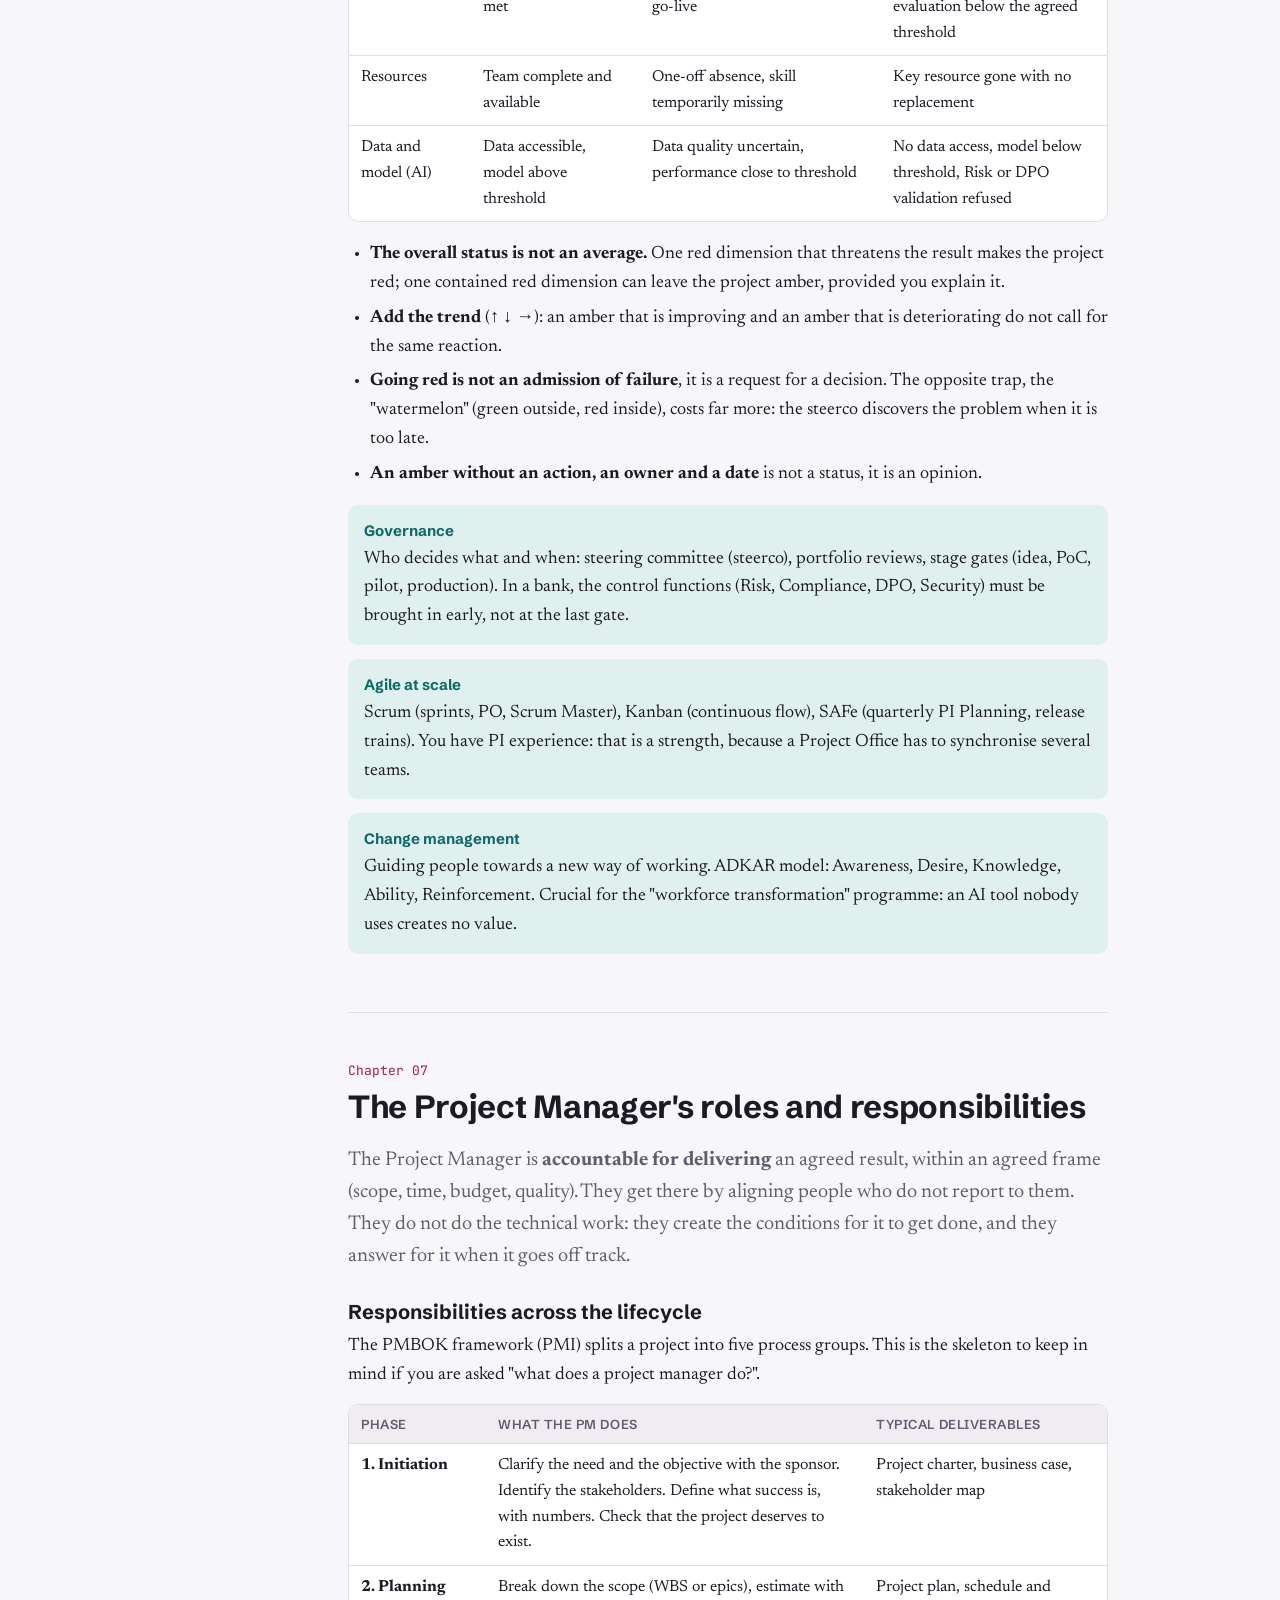
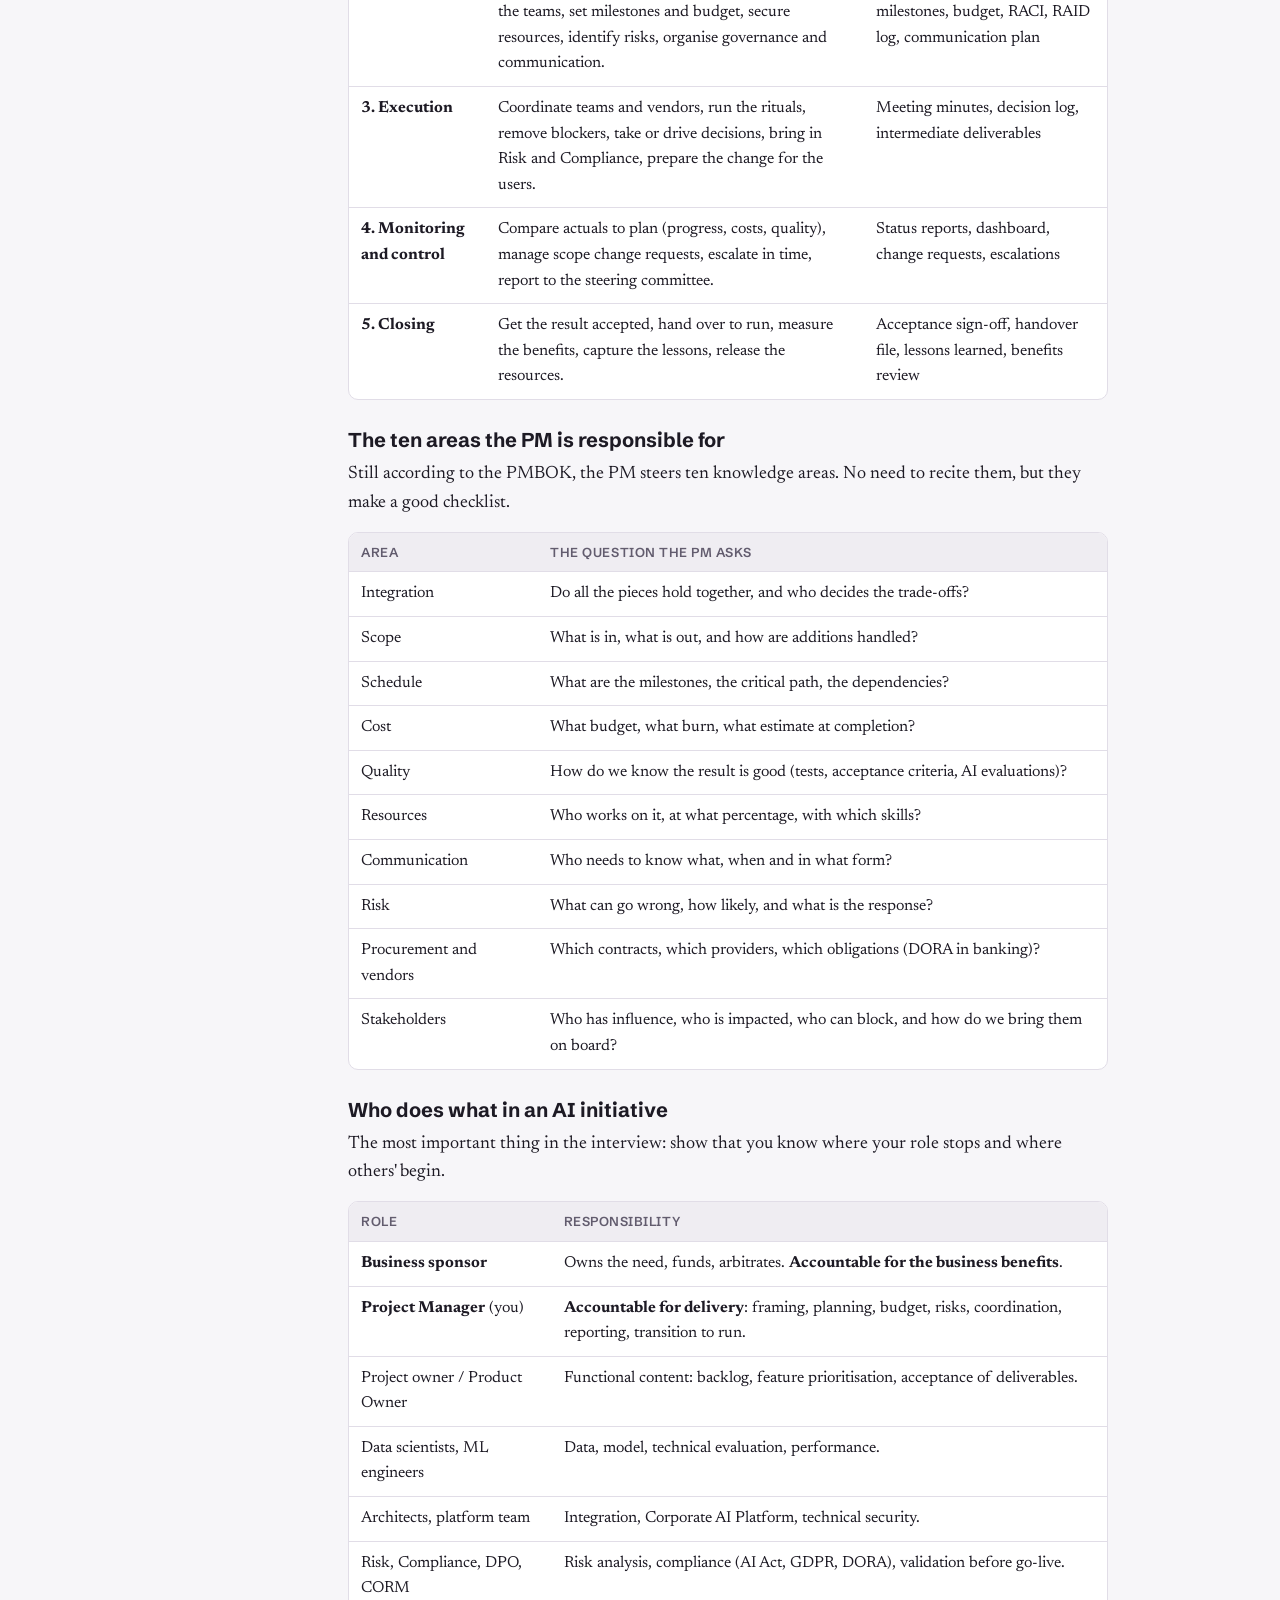
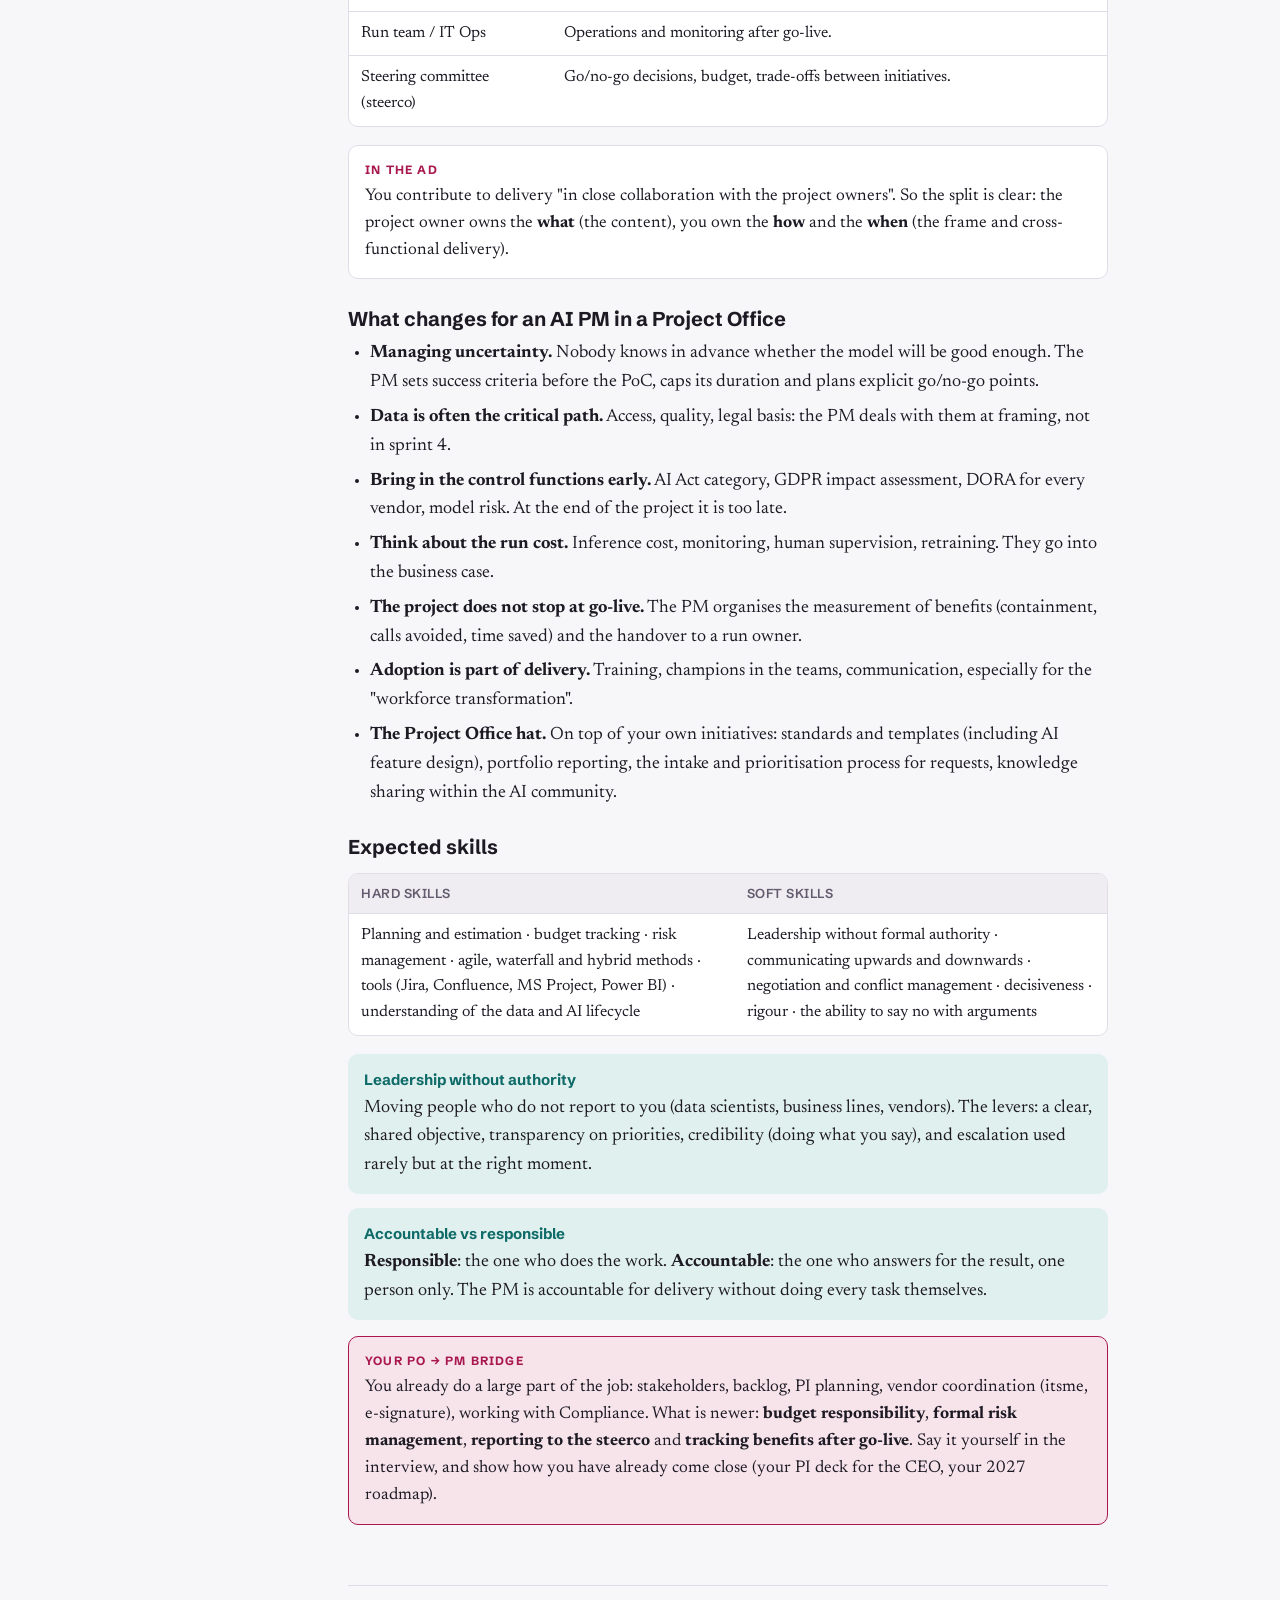
==== commit 44f0e933: "feat(blf/quiz): 10 questions sur le statut RAG et les trois rôles — 35 → 45 questions Catégorie « Ge" ====
--- a/blf/index.html
+++ b/blf/index.html
@@ -235,7 +235,7 @@
 
   <nav class="tabs" role="tablist" aria-label="Sections">
     <button class="tab" role="tab" id="tab-syllabus" aria-controls="p-syllabus" aria-selected="true" data-tab="syllabus">Syllabus</button>
-    <button class="tab" role="tab" id="tab-qcm" aria-controls="p-qcm" aria-selected="false" data-tab="qcm">Quiz<span class="count" id="tabcount">0/35</span></button>
+    <button class="tab" role="tab" id="tab-qcm" aria-controls="p-qcm" aria-selected="false" data-tab="qcm">Quiz<span class="count" id="tabcount">0/45</span></button>
     <button class="tab" role="tab" id="tab-qa" aria-controls="p-qa" aria-selected="false" data-tab="qa">Interview Q&amp;A</button>
   </nav>
 
@@ -775,7 +775,17 @@
     {q:"What is meant by “pilot purgatory”?",o:["A pilot that goes over budget","Many successful PoCs but few put into production","A project blocked by the unions","A failed A/B test"],a:1,e:"For lack of a platform, data, risk validation or a run sponsor. The Project Office exists to get out of it.",c:'ch-concepts-ia'},
     {q:"What does an assistant's containment rate measure?",o:["The average response time","The share of requests resolved without human intervention","The number of app downloads","The cost of the model"],a:1,e:"It is the indicator behind Hey Belfius's 90.7%. Read it together with satisfaction and accuracy, to avoid “containing” unhappy customers.",c:'ch-concepts-ia'},
     {q:"According to the AI Act, which of these banking uses is classified as “high risk”?",o:["A spam filter","Credit scoring of natural persons","Automatic translation of a website","Blog article recommendations"],a:1,e:"Creditworthiness assessment and credit scoring of natural persons, as well as life and health insurance pricing.",c:'ch-regulation'},
-    {q:"Since when has DORA applied, and what does it notably impose?",o:["Since 2018, personal data protection","Since 17 January 2025, ICT resilience and third-party provider management","Since 2024, a ban on chatbots","Since 2026, publication of algorithms"],a:1,e:"DORA frames ICT risks, incidents, testing and third-party providers such as the cloud or an LLM provider.",c:'ch-regulation'}
+    {q:"Since when has DORA applied, and what does it notably impose?",o:["Since 2018, personal data protection","Since 17 January 2025, ICT resilience and third-party provider management","Since 2024, a ban on chatbots","Since 2026, publication of algorithms"],a:1,e:"DORA frames ICT risks, incidents, testing and third-party providers such as the cloud or an LLM provider.",c:'ch-regulation'},
+    {q:"In a status report, what does an amber status mean?",o:["The project is half done","A contained deviation, with an action plan in place, that the PM handles","The project must be stopped","The budget is more than 10% over"],a:1,e:"Amber = contained deviation, action plan, owner and date. Red = beyond tolerance, a steerco decision is needed. A budget variance above 10% is red.",c:'ch-pmo'},
+    {q:"How is the RAG colour of a dimension (schedule, cost, scope…) determined?",o:["By the PM's gut feeling in the meeting","By a team vote","From thresholds set at framing, with a number, an action, an owner and a date","It is always green as long as the sponsor does not complain"],a:2,e:"The thresholds (for example a delay under two weeks = amber) are written before the first report. The colour always comes with a number and an action.",c:'ch-pmo'},
+    {q:"What is a “watermelon” project?",o:["Green outside, red inside: the reporting hides the problems","A project with too many stakeholders","A project sliced too thinly","A project whose budget explodes in the summer"],a:0,e:"Green on the outside, red on the inside. The steerco finds out too late. Going red in time is a request for a decision, not an admission of failure.",c:'ch-pmo'},
+    {q:"The overall RAG status of a project is…",o:["The average of each dimension's colour","A synthesis: one red dimension that threatens the result makes the project red, a contained red can leave it amber if explained","Always the schedule colour","The colour chosen by the sponsor"],a:1,e:"The overall status is not an average. Add the trend (↑ ↓ →) to say whether it is improving or deteriorating.",c:'ch-pmo'},
+    {q:"In an AI Lab, “RAG” can mean two things. Which ones?",o:["Risks, Assumptions, Governance and Retrieval-Augmented Generation","The Red-Amber-Green status of status reports and Retrieval-Augmented Generation","A risk register and a language model","Nothing but Retrieval-Augmented Generation"],a:1,e:"RAG status (the reporting colour code, chapter 06) and RAG in the AI sense (chapter 08). In the interview, say “RAG status” or “RAG report”.",c:'ch-pmo'},
+    {q:"In one sentence, what is the difference between Product Manager, Product Owner and Project Manager?",o:["The Product Manager decides what to build, the PO manages the budget, the Project Manager codes","The Product Manager decides what to build and why, the Product Owner orders the team's work, the Project Manager guarantees delivery within the agreed frame","They are three names for the same role depending on the company","The Product Owner is the line manager of the other two"],a:1,e:"The first two own the value, the third owns the delivery.",c:'ch-pmo'},
+    {q:"Which role is responsible for the backlog, the user stories and the acceptance of increments?",o:["The Project Manager","The Product Manager","The Product Owner","The Scrum Master"],a:2,e:"The PO orders the team's work sprint after sprint. The Product Manager owns vision and strategy, the Project Manager the frame and the delivery.",c:'ch-pmo'},
+    {q:"Which role owns a product's vision, strategy and business case across its whole lifecycle?",o:["The Product Manager","The Project Manager","The Product Owner","The sponsor"],a:0,e:"Long horizon, success measured over time: adoption, revenue, satisfaction. In SAFe it works at programme level, the PO at team level.",c:'ch-pmo'},
+    {q:"In SAFe, how are Product Manager and Product Owner split?",o:["The Product Manager at programme level (several teams), the Product Owner at team level","The Product Owner at programme level, the Product Manager at team level","There is no Product Manager in SAFe","The two roles are merged"],a:0,e:"The Product Manager prioritises the programme backlog, the PO the backlog of their team.",c:'ch-pmo'},
+    {q:"What typically happens when an initiative has no Project Manager?",o:["The product moves, but with no date or budget held","The team has no backlog any more","The product has no vision any more","Nothing, the Scrum Master takes over"],a:0,e:"Without a Product Manager, the PO prioritises without vision; without a PO, the PM arbitrates content instead of the business.",c:'ch-pmo'}
   ];
 
   /* ---------- QCM render ---------- */
